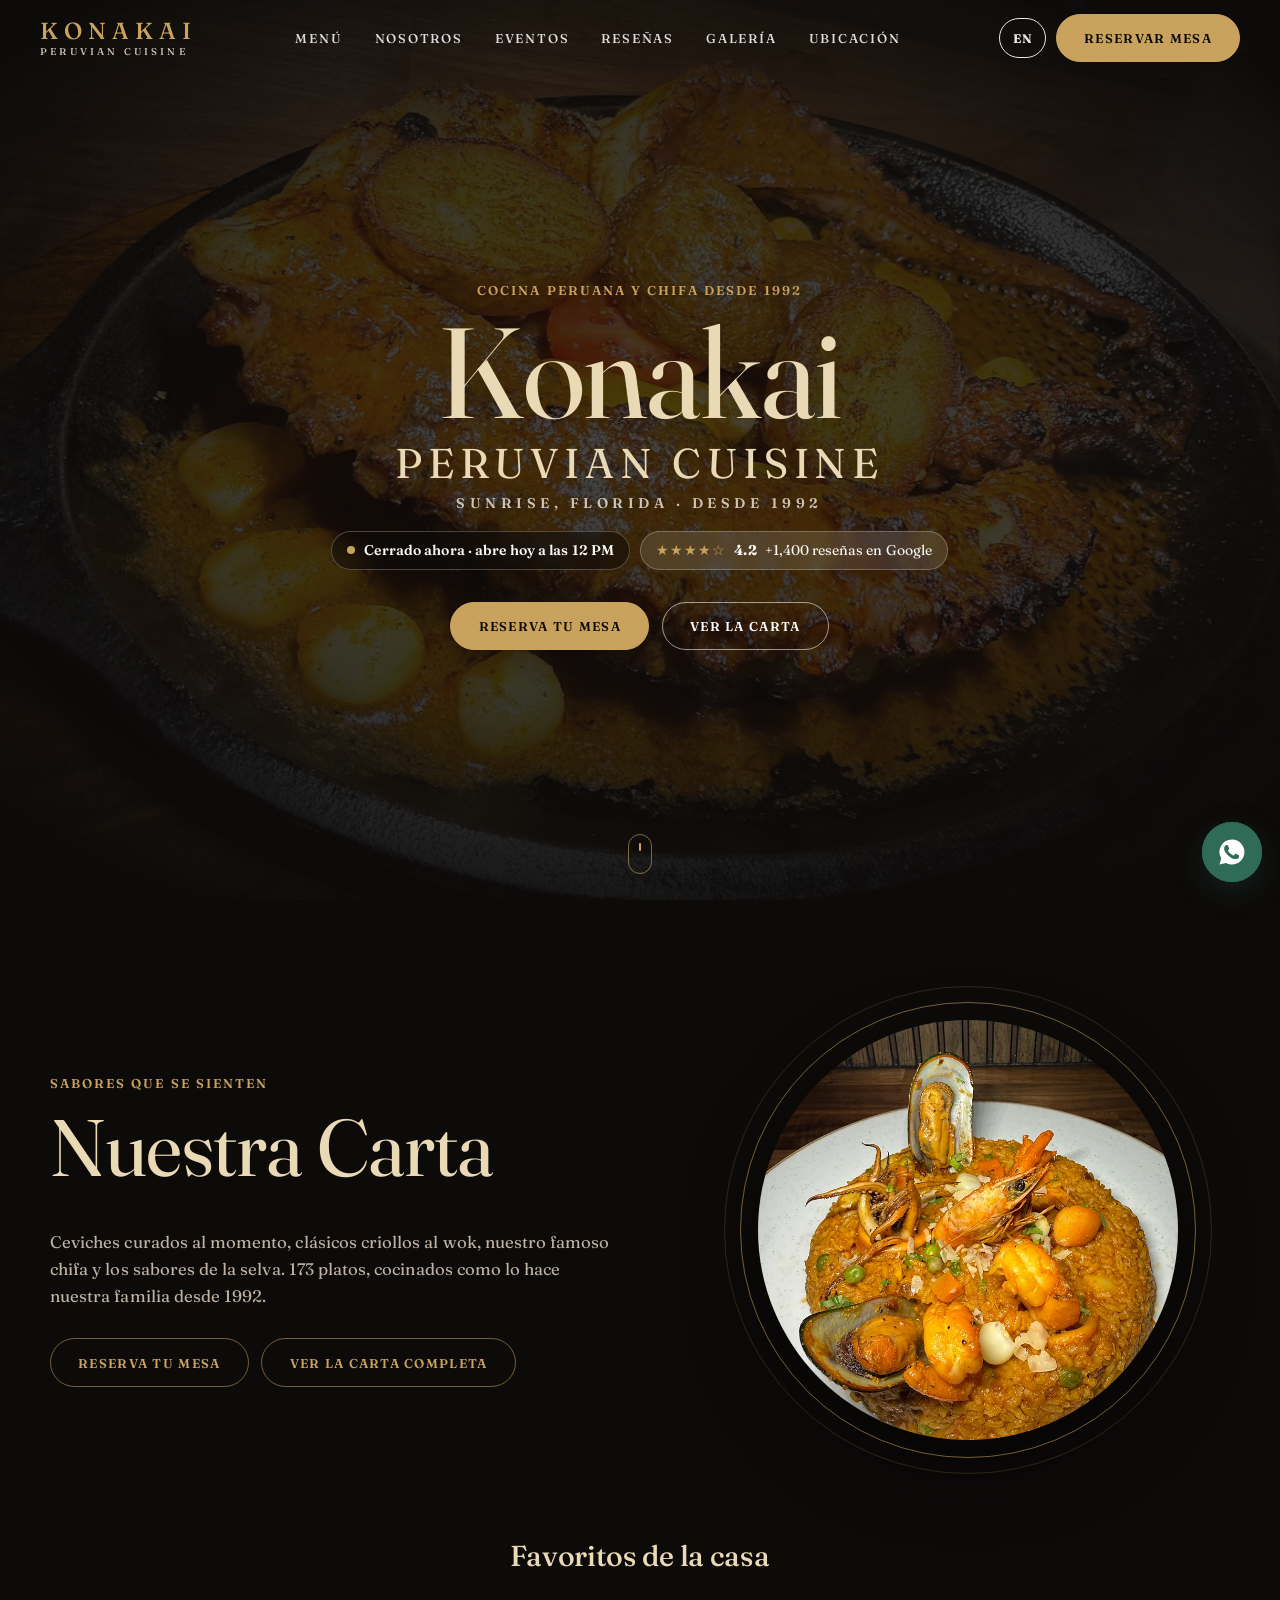
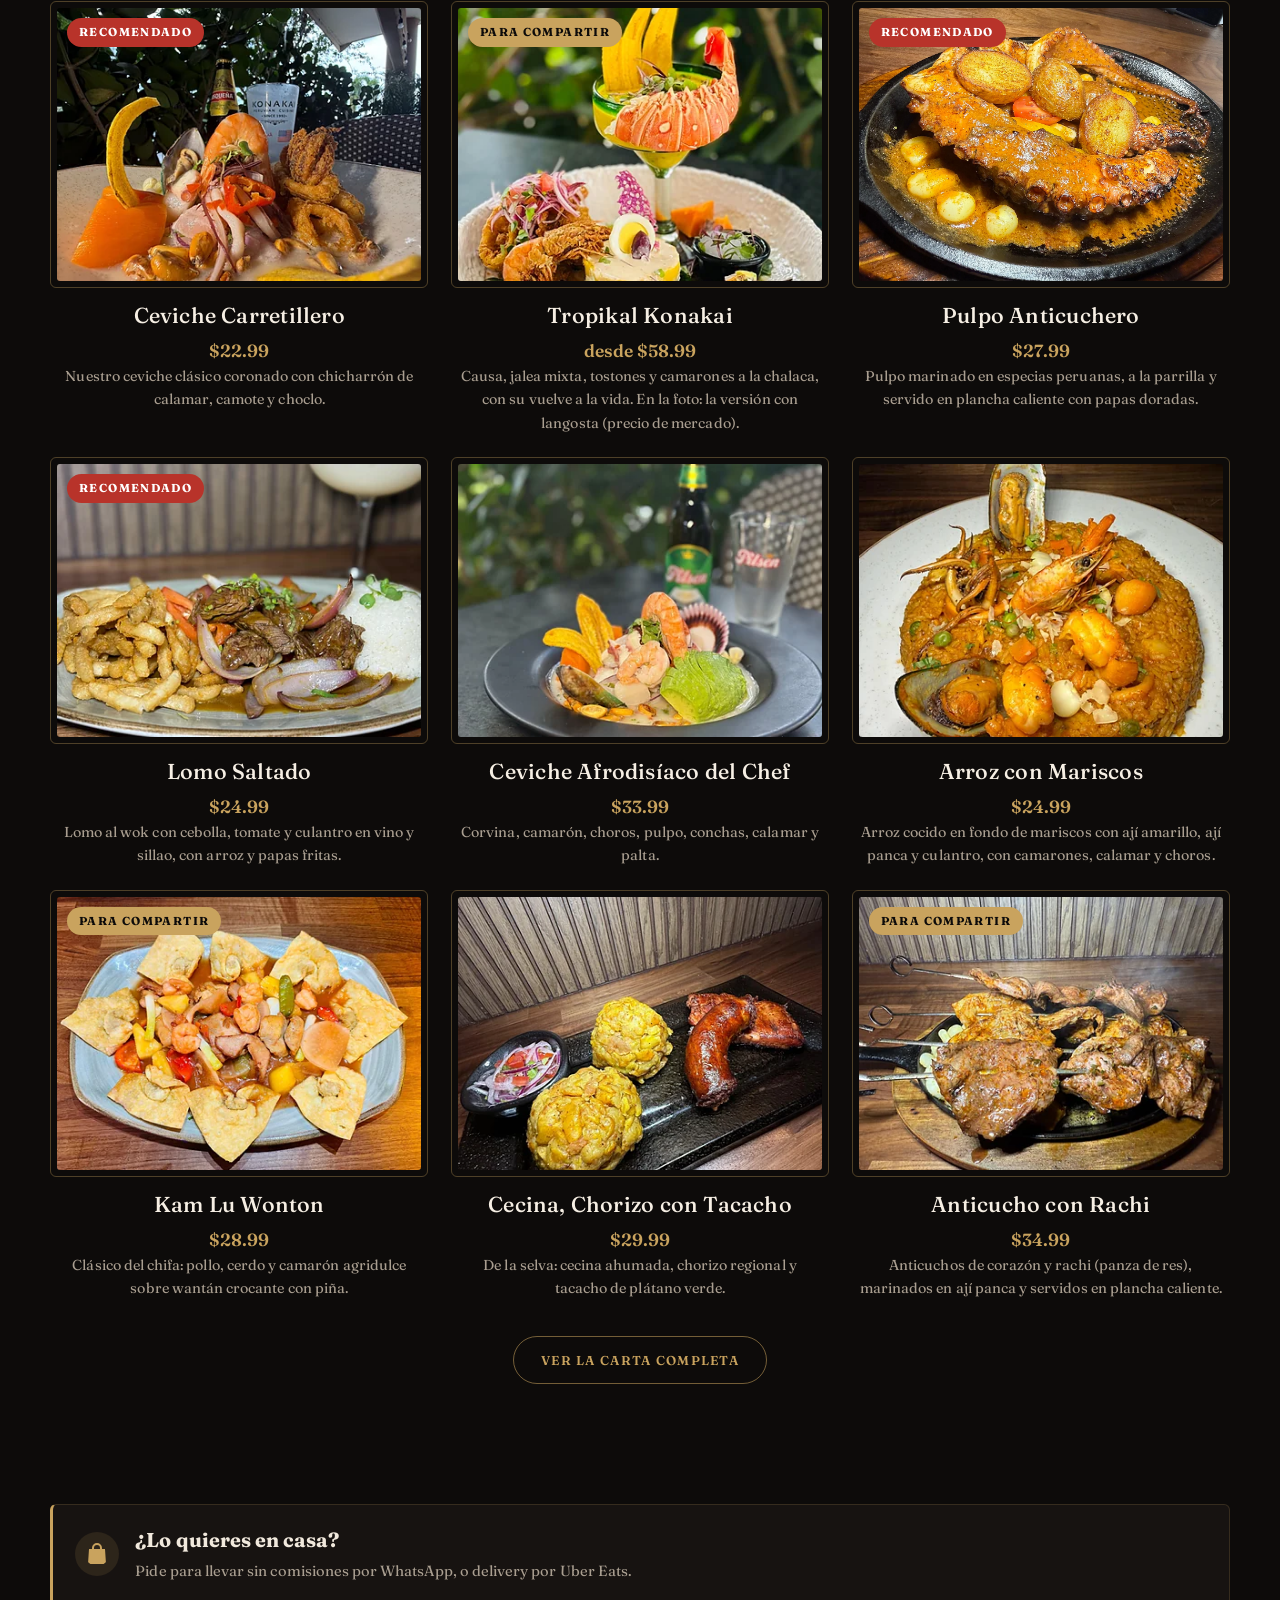
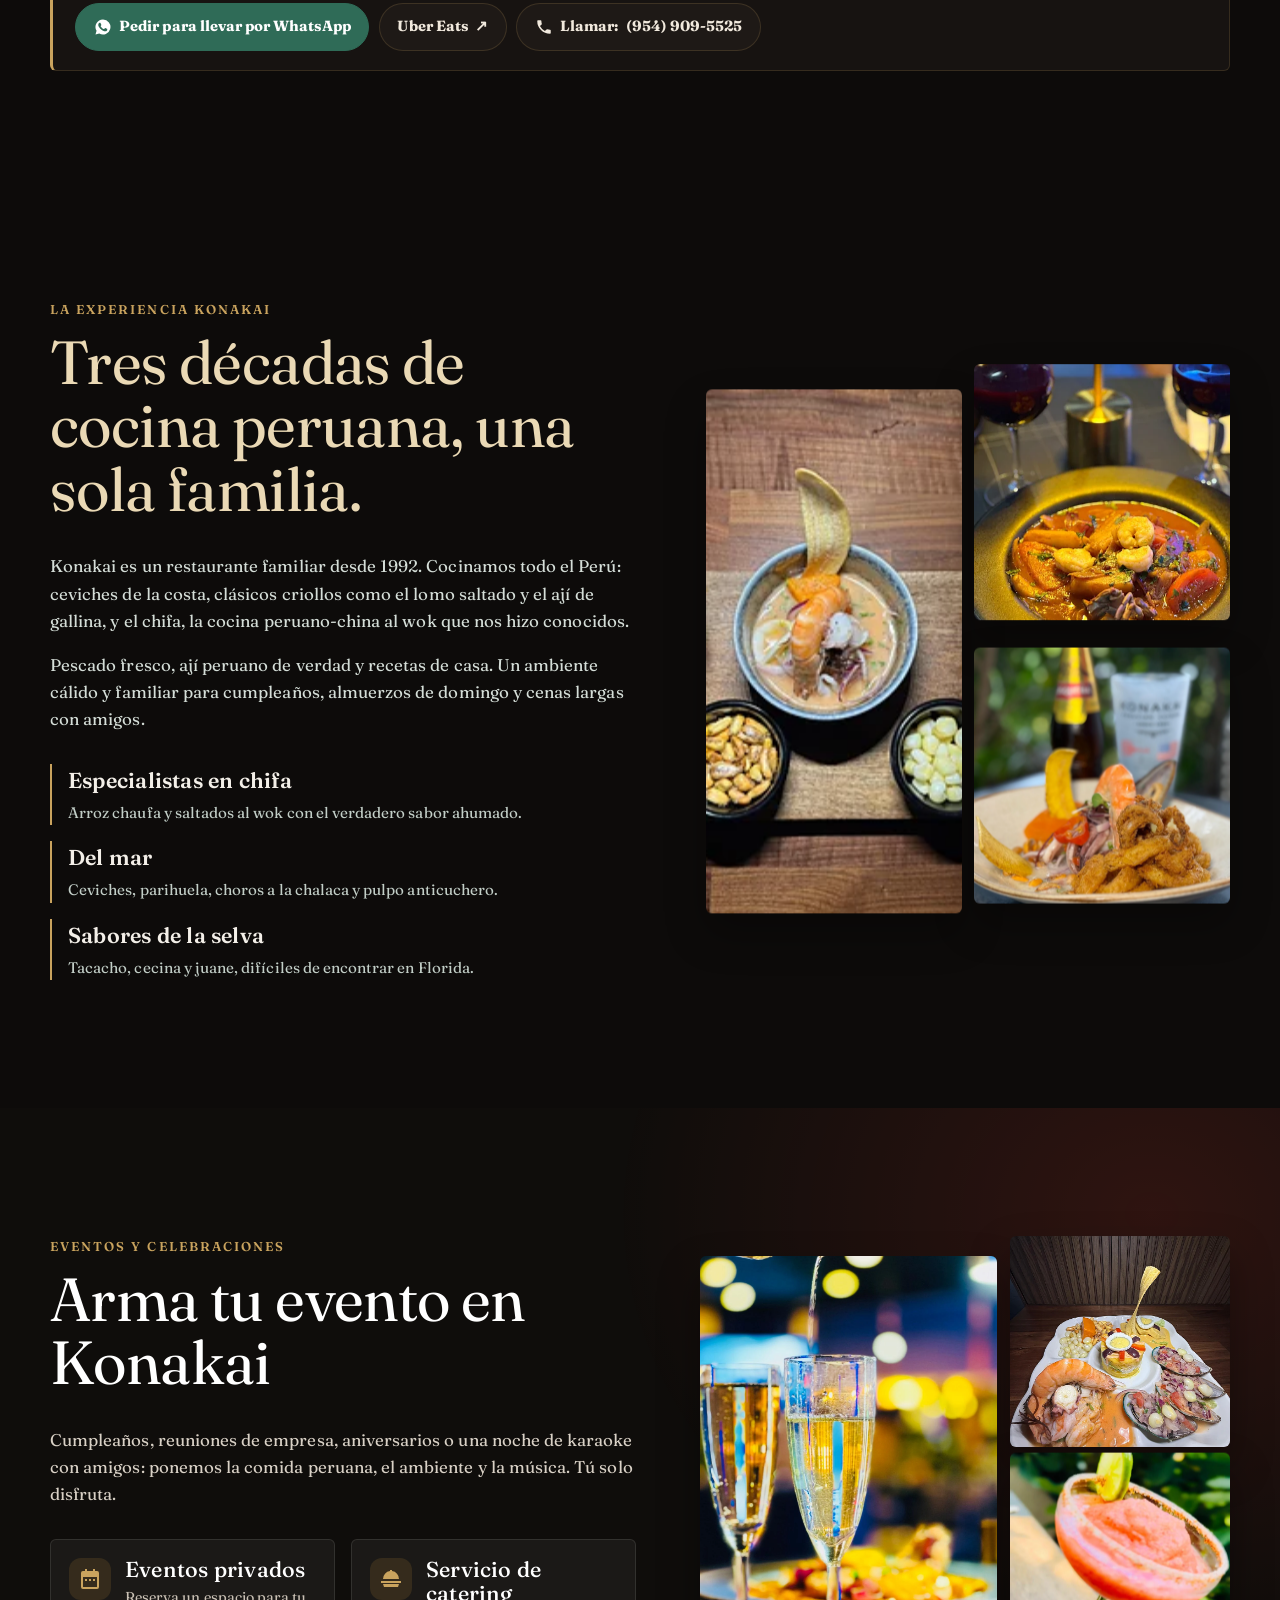
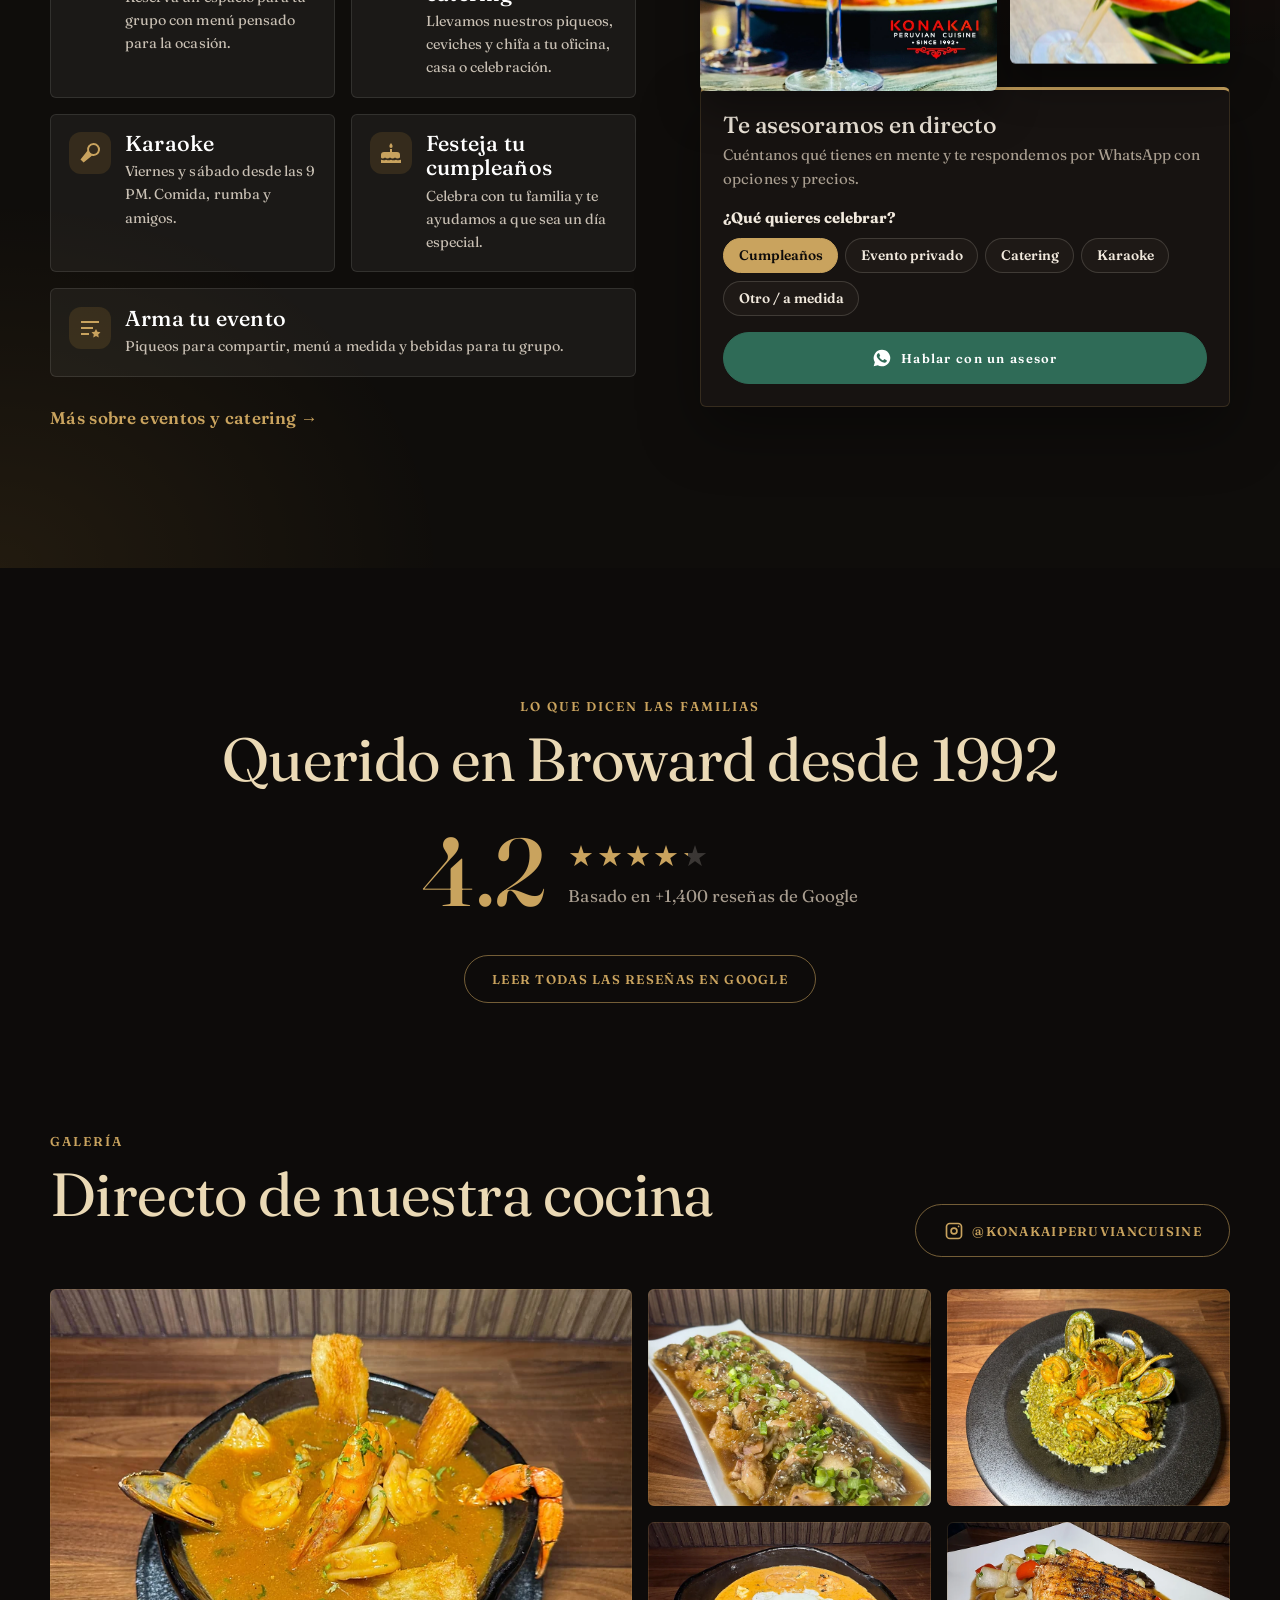
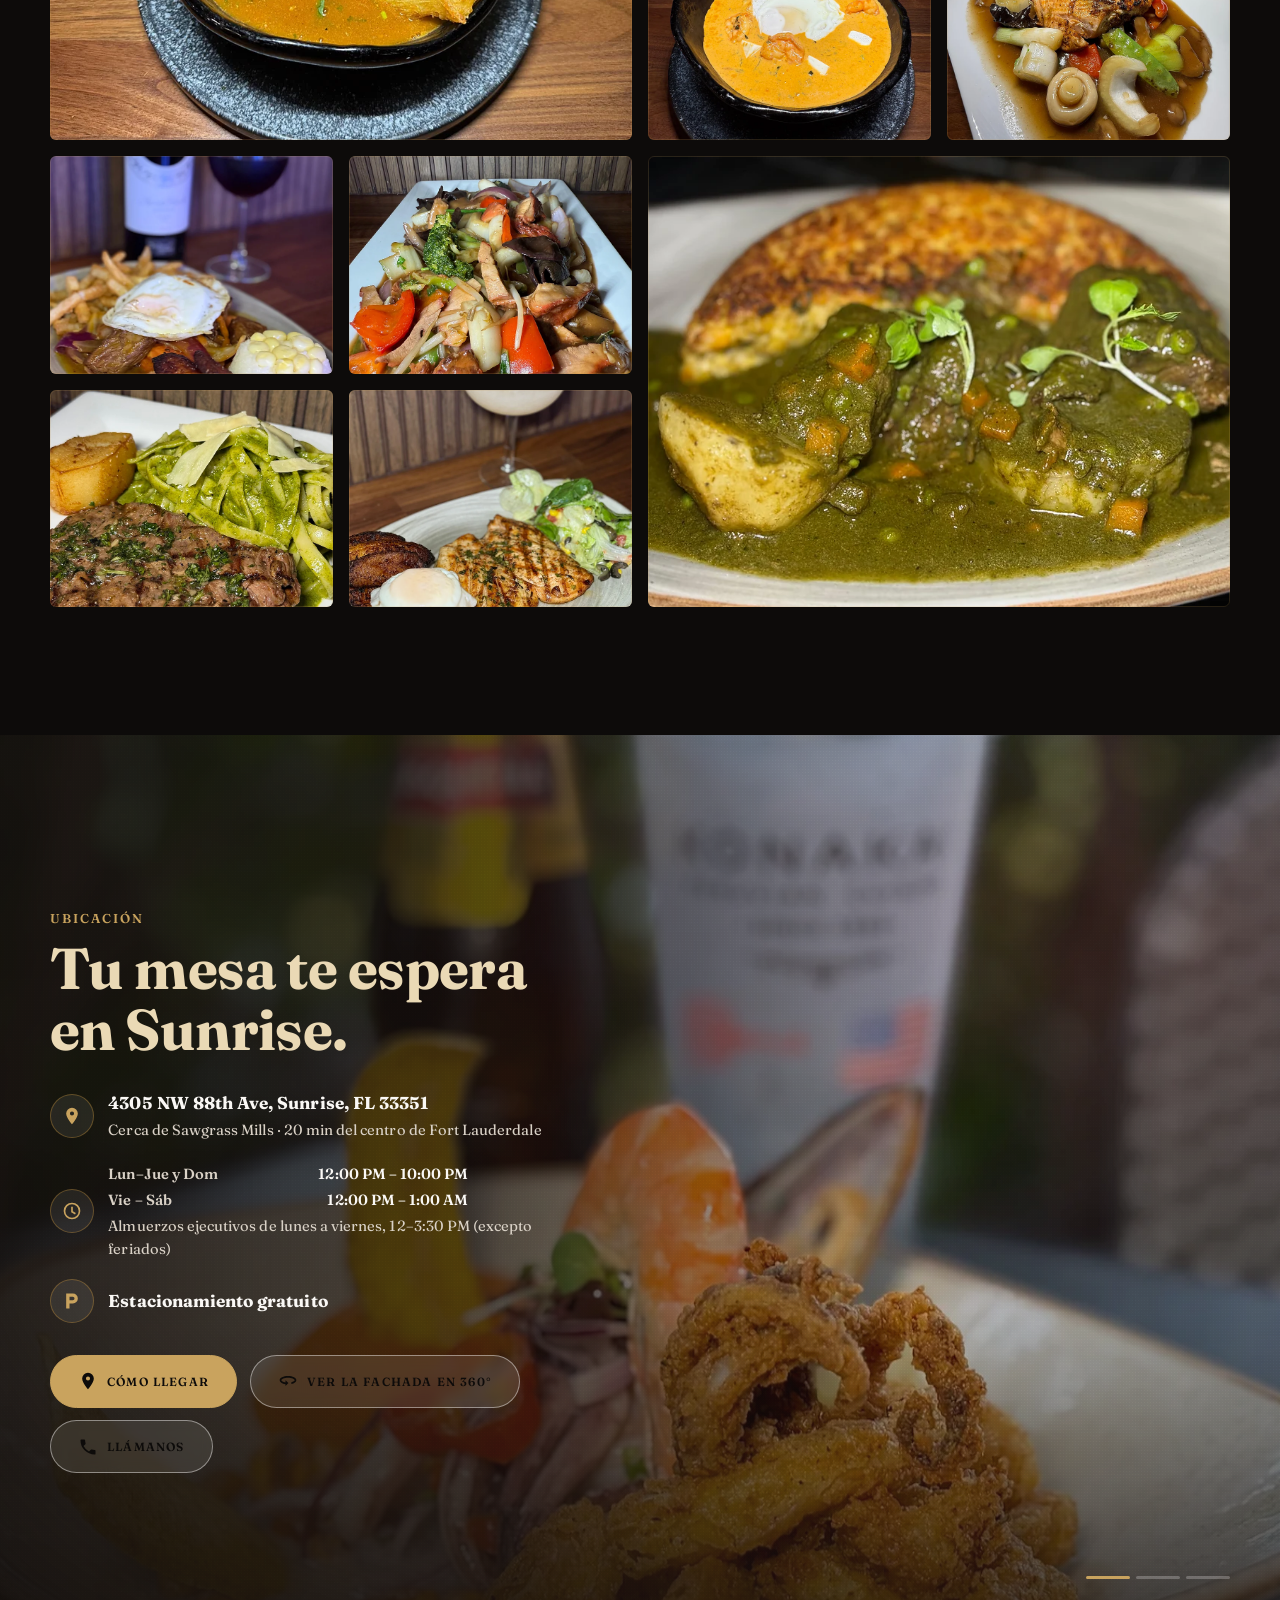
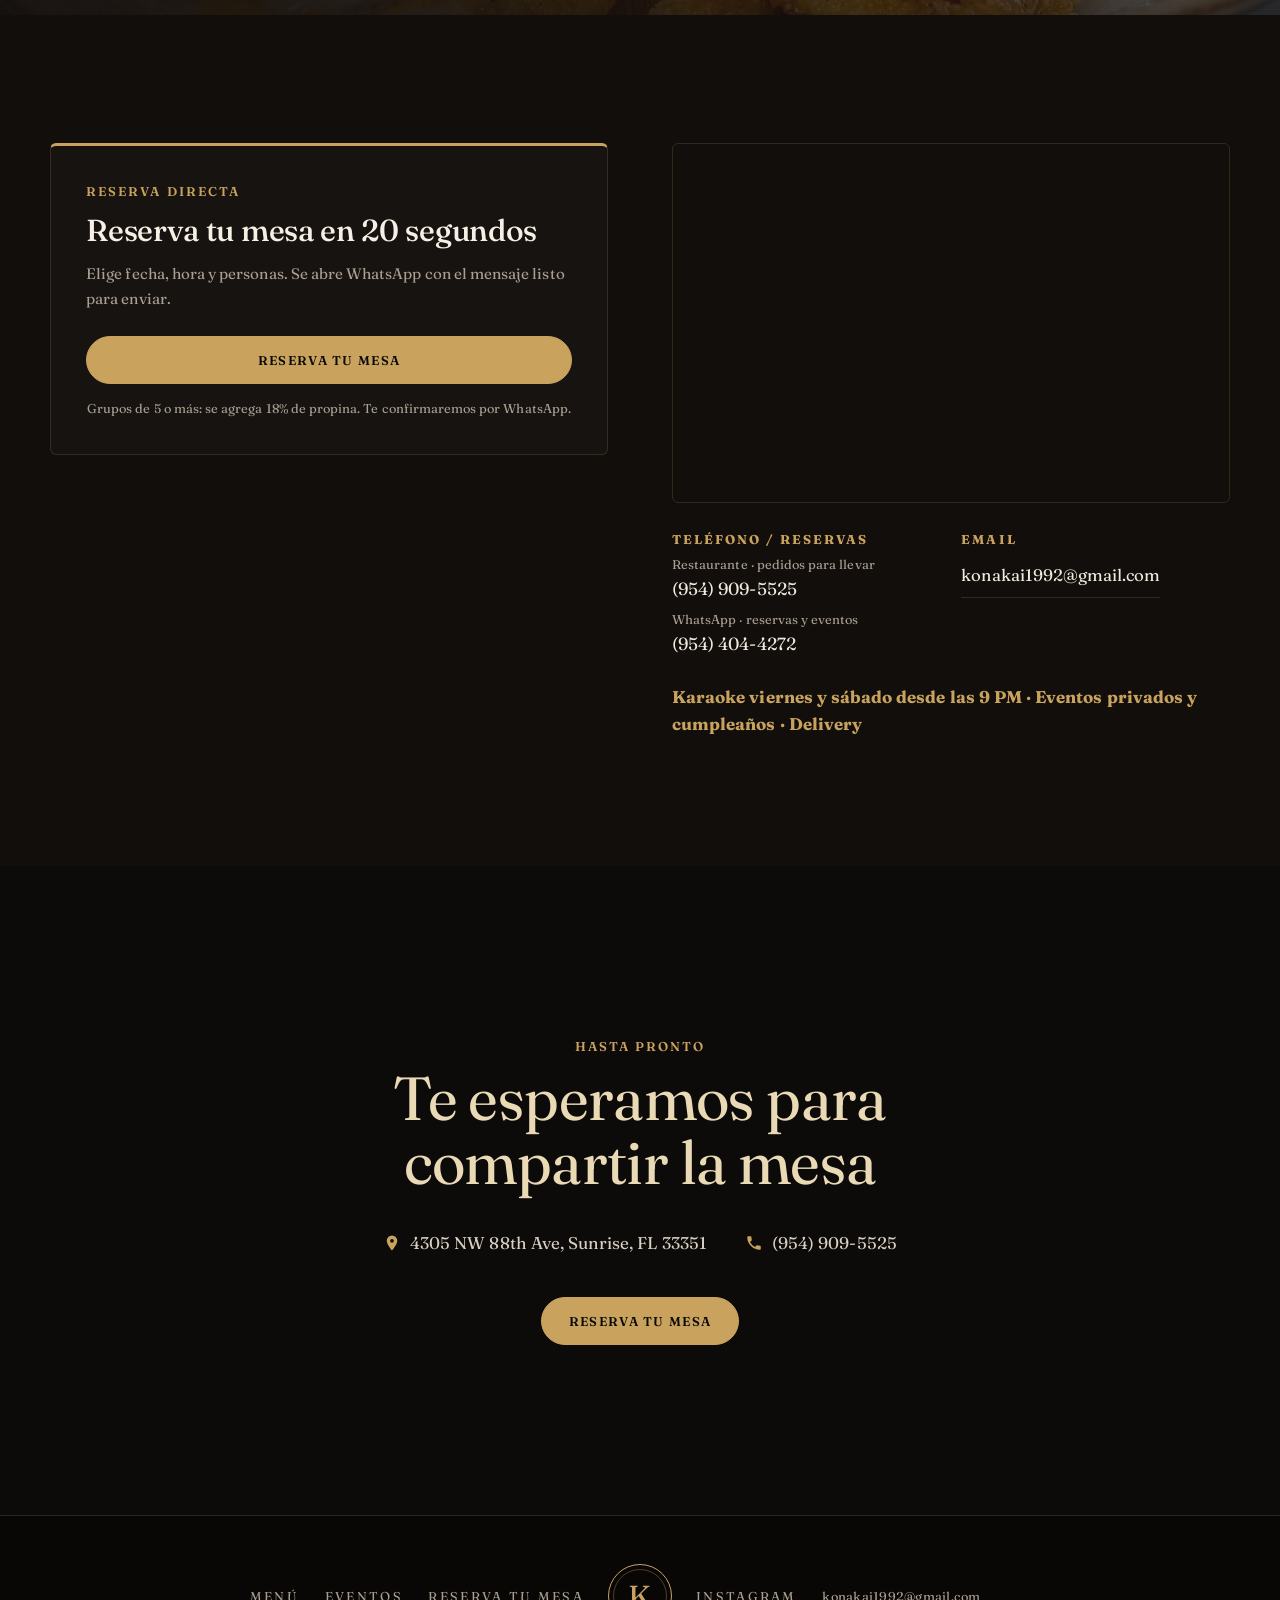
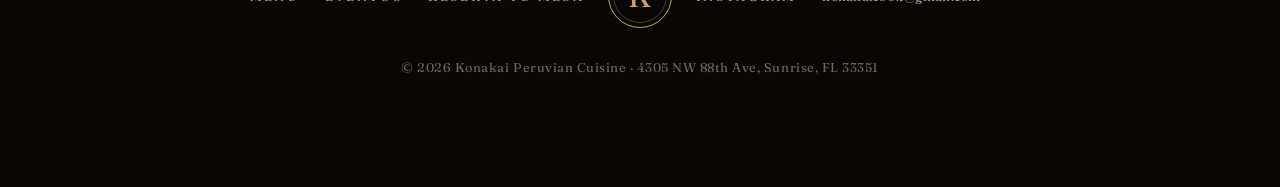
==== es/index.html @ bc8e94ff "Fotos: versión en las URLs para que los navegadores dejen de mostrar las de fondo negro guardadas en" ====
<!doctype html>
<html lang="es">
<head>
  <meta charset="utf-8">
  <meta name="viewport" content="width=device-width, initial-scale=1, viewport-fit=cover">
  <title>Konakai Peruvian Cuisine | Restaurante peruano en Sunrise, FL</title>
  <meta name="description" content="Restaurante peruano familiar desde 1992 en Sunrise, FL, a minutos de Sawgrass Mills y Fort Lauderdale. Ceviche, lomo saltado, arroz chaufa, mariscos y platos de la selva. Reserva por WhatsApp.">
  <link rel="canonical" href="https://konakai-web.vercel.app/es/">
  <link rel="alternate" hreflang="en" href="https://konakai-web.vercel.app/">
  <link rel="alternate" hreflang="es" href="https://konakai-web.vercel.app/es/">
  <link rel="alternate" hreflang="x-default" href="https://konakai-web.vercel.app/">
  <meta name="robots" content="index, follow, max-image-preview:large">

  <meta property="og:type" content="restaurant.restaurant">
  <meta property="og:site_name" content="Konakai Peruvian Cuisine">
  <meta property="og:url" content="https://konakai-web.vercel.app/es/">
  <meta property="og:title" content="Konakai Peruvian Cuisine | Restaurante peruano en Sunrise, FL">
  <meta property="og:description" content="Family-owned since 1992. Ceviche, lomo saltado, chifa and seafood near Fort Lauderdale.">
  <meta property="og:image" content="https://konakai-web.vercel.app/img/og-konakai.jpg?v=3">
  <meta property="og:image:width" content="1200">
  <meta property="og:image:height" content="630">
  <meta property="og:locale" content="es_US">
  <meta property="og:locale:alternate" content="en_US">
  <meta name="twitter:card" content="summary_large_image">

  <meta name="theme-color" content="#0D0B0A">
  <link rel="icon" href="/img/icon.svg" type="image/svg+xml">
  <link rel="apple-touch-icon" href="/img/apple-touch-icon.png">

  <link rel="preload" as="image" type="image/webp" imagesrcset="/img/pulpo-anticuchero-400.webp?v=5 400w, /img/pulpo-anticuchero-800.webp?v=5 800w, /img/pulpo-anticuchero-1400.webp?v=5 1400w, /img/pulpo-anticuchero-2400.webp?v=5 2400w" imagesizes="100vw" fetchpriority="high">
  <link rel="preconnect" href="https://fonts.googleapis.com">
  <link rel="preconnect" href="https://fonts.gstatic.com" crossorigin>
  <link href="https://fonts.googleapis.com/css2?family=Fraunces:opsz,wght@9..144,300..700&display=swap" rel="stylesheet">
  <link rel="stylesheet" href="/styles.css">

  <script type="application/ld+json">
  {
    "@context": "https://schema.org",
    "@type": "Restaurant",
    "@id": "https://konakai-web.vercel.app/#restaurant",
    "name": "Konakai Peruvian Cuisine",
    "alternateName": ["Konakai", "Konakai Peruvian Restaurant"],
    "description": "Family-owned Peruvian and Chifa (Peruvian-Chinese) restaurant since 1992.",
    "url": "https://konakai-web.vercel.app/",
    "telephone": "+1-954-909-5525",
    "email": "konakai1992@gmail.com",
    "priceRange": "$20–30",
    "image": [
      "https://konakai-web.vercel.app/img/og-konakai.jpg?v=5",
      "https://konakai-web.vercel.app/img/hero-trilogia-ceviches.jpg?v=5",
      "https://konakai-web.vercel.app/img/pulpo-anticuchero.jpg?v=5"
    ],
    "servesCuisine": ["Peruvian", "Chifa", "Seafood", "Latin American"],
    "hasMenu": "https://konakai-web.vercel.app/menu",
    "hasMap": "https://maps.google.com/?cid=11511504645038760523",
    "amenityFeature": [{ "@type": "LocationFeatureSpecification", "name": "Free parking", "value": true }],
    "acceptsReservations": true,
    "address": {
      "@type": "PostalAddress",
      "streetAddress": "4305 NW 88th Ave",
      "addressLocality": "Sunrise",
      "addressRegion": "FL",
      "postalCode": "33351",
      "addressCountry": "US"
    },
    "areaServed": ["Sunrise", "Fort Lauderdale", "Plantation", "Tamarac", "Lauderhill", "Broward County"],
    "openingHoursSpecification": [
      { "@type": "OpeningHoursSpecification", "dayOfWeek": ["Sunday","Monday","Tuesday","Wednesday","Thursday"], "opens": "12:00", "closes": "22:00" },
      { "@type": "OpeningHoursSpecification", "dayOfWeek": ["Friday","Saturday"], "opens": "12:00", "closes": "01:00" }
    ],
    "aggregateRating": { "@type": "AggregateRating", "ratingValue": "4.2", "reviewCount": "1439", "bestRating": "5" },
    "sameAs": ["https://www.instagram.com/konakaiperuviancuisine/"]
  }
  </script>
<!--MENU-LD:START-->

<!--MENU-LD:END-->
</head>
<body>
<a class="skip" href="#main" data-i18n="a11y.skip">Ir al contenido</a>

<!-- 1. HEADER -->
<header class="nav" id="top">
  <a class="brand" href="/es/" aria-label="Konakai Peruvian Cuisine, home"><span class="brand-name">KONAKAI</span><span class="brand-sub">Peruvian Cuisine</span></a>
  <nav class="nav-links" id="navLinks" aria-label="Main">
    <a href="/es/menu" data-i18n="nav.menu">Menú</a>
    <a href="/es/#about" data-i18n="nav.about">Nosotros</a>
    <a href="/es/eventos" data-i18n="nav.events">Eventos</a>
    <a href="/es/#reviews" data-i18n="nav.reviews">Reseñas</a>
    <a href="/es/#gallery" data-i18n="nav.gallery">Galería</a>
    <a href="/es/#visit" data-i18n="nav.visit">Ubicación</a>
  </nav>
  <div class="nav-actions">
    <button class="lang" id="langToggle" type="button" aria-label="Cambiar a español">ES</button>
    <a class="btn btn-sm js-wa-dep nav-call" href="#reserve" data-reserve data-i18n="cta.reserve">Reservar mesa</a>
    <button class="burger" id="burger" type="button" aria-expanded="false" aria-controls="navLinks" aria-label="Open menu">
      <span></span><span></span>
    </button>
  </div>
</header>

<main id="main">
  <!-- 2. HERO (estilo F&B: centrado, foto nocturna, horario en fila) -->
  <section class="hero" aria-labelledby="hero-title">
    <picture>
      <source type="image/webp" srcset="/img/pulpo-anticuchero-400.webp?v=5 400w, /img/pulpo-anticuchero-800.webp?v=5 800w, /img/pulpo-anticuchero-1400.webp?v=5 1400w, /img/pulpo-anticuchero-2400.webp?v=5 2400w" sizes="100vw">
      <img src="/img/pulpo-anticuchero.jpg?v=5" alt="Pulpo anticuchero served sizzling on a cast-iron plate" fetchpriority="high" width="1600" height="1077">
    </picture>
    <div class="hero-copy">
      <p class="eyebrow" data-i18n="hero.eyebrow">Cocina peruana y chifa desde 1992</p>
      <h1 id="hero-title"><span class="h1-brand">Konakai</span><span class="h1-brand2">Peruvian Cuisine</span><span class="h1-sub" data-i18n="hero.sub">Sunrise, Florida · desde 1992</span></h1>
      <div class="hero-status">
        <span class="open-chip js-open-chip" hidden><i aria-hidden="true"></i><span></span></span>
        <a class="rating-pill" href="#reviews">
        <span class="stars" aria-hidden="true">★★★★☆</span>
        <strong>4.2</strong>
        <span data-i18n="hero.rating">+1,400 reseñas en Google</span>
        </a>
      </div>
      <div class="hero-ctas">
        <a class="btn js-wa-dep" href="#reserve" data-reserve data-i18n="cta.book">Reserva tu mesa</a>
        <a class="btn btn-ghost" href="#menu" data-i18n="cta.menu">Ver la carta</a>
      </div>
    </div>
    <a class="scroll-cue" href="#menu" aria-label="Scroll"><span></span></a>
  </section>

  <!-- 3. PLATOS ESTRELLA -->
  <section class="menu wrap" id="menu" aria-labelledby="menu-title">
    <div class="menu-intro">
      <div class="menu-intro-copy">
        <p class="eyebrow" data-i18n="menu.eyebrow">Sabores que se sienten</p>
        <h2 id="menu-title" data-i18n="menu.title">Nuestra Carta</h2>
        <p data-i18n="menu.lead">Ceviches curados al momento, clásicos criollos al wok, nuestro famoso chifa y los sabores de la selva. 173 platos, cocinados como lo hace nuestra familia desde 1992.</p>
        <div class="hero-ctas">
          <a class="btn btn-ghost js-wa-dep" href="#reserve" data-reserve data-i18n="cta.book">Reserva tu mesa</a>
          <a class="btn btn-ghost" href="/es/menu" data-i18n="menu.full">Ver la carta completa</a>
        </div>
      </div>
      <figure class="menu-orb">
        <picture><source type="image/webp" srcset="/img/arroz-con-mariscos-400.webp?v=5 400w, /img/arroz-con-mariscos-800.webp?v=5 800w, /img/arroz-con-mariscos-1400.webp?v=5 1400w, /img/arroz-con-mariscos-2400.webp?v=5 2400w" sizes="(max-width: 860px) 80vw, 420px"><img src="/img/arroz-con-mariscos.jpg?v=5" alt="Arroz con mariscos" loading="lazy"></picture>
      </figure>
    </div>
    <h3 class="fav-title" data-i18n="menu.favs">Favoritos de la casa</h3>
    <div class="dish-grid" id="featuredGrid"></div>

    <div class="center">
      <a class="btn btn-ghost" href="/es/menu" data-i18n="menu.full">Ver la carta completa</a>
    </div>
  </section>

  <!-- PEDIDOS / DELIVERY -->
  <div class="wrap">
    <div class="orderbar" id="orderBar">
      <div class="orderbar-text"><svg viewBox="0 0 24 24" aria-hidden="true"><path d="M7 7V6a5 5 0 0 1 10 0v1h3l1 15H3L4 7zm2 0h6V6a3 3 0 0 0-6 0z"/></svg><div><strong data-i18n="order.title">¿Lo quieres en casa?</strong><span data-i18n="order.sub">Pide para llevar sin comisiones por WhatsApp, o delivery por Uber Eats.</span></div></div>
      <div class="orderbar-actions">
        <a class="obtn o-wa js-wa-pickup" href="#" target="_blank" rel="noopener"><svg viewBox="0 0 24 24" aria-hidden="true"><path d="M12 2a10 10 0 0 0-8.6 15.1L2 22l5-1.3A10 10 0 1 0 12 2zm5.6 14.2c-.2.7-1.4 1.3-2 1.4-.5.1-1.2.1-1.9-.1-.4-.1-1-.3-1.7-.6-3-1.3-4.9-4.3-5.1-4.5-.1-.2-1.2-1.6-1.2-3.1s.8-2.2 1.1-2.5c.3-.3.6-.4.8-.4h.6c.2 0 .4 0 .6.5l.9 2.1c.1.2.1.4 0 .5l-.3.5-.4.5c-.1.1-.3.3-.1.6.2.3.8 1.3 1.7 2.1 1.2 1 2.1 1.4 2.4 1.5.3.2.5.1.6-.1l.9-1.1c.2-.3.4-.2.6-.1l2 1c.3.1.5.2.5.3.1.2.1.7-.1 1.4z"/></svg><span data-i18n="order.waPickup">Pedir para llevar por WhatsApp</span></a>
        <div class="order-links" id="orderLinks"></div>
        <a class="obtn o-call js-call" href="#"><svg viewBox="0 0 24 24" aria-hidden="true"><path d="M6.6 10.8a15.1 15.1 0 0 0 6.6 6.6l2.2-2.2a1 1 0 0 1 1-.25 11.4 11.4 0 0 0 3.6.57 1 1 0 0 1 1 1V20a1 1 0 0 1-1 1A17 17 0 0 1 3 4a1 1 0 0 1 1-1h3.5a1 1 0 0 1 1 1c0 1.25.2 2.45.57 3.57a1 1 0 0 1-.25 1z"/></svg><span data-i18n="order.call">Llamar:</span> <span class="js-phone1"></span></a>
      </div>
    </div>
  </div>

  <!-- 4. LA EXPERIENCIA KONAKAI -->
  <section class="about" id="about" aria-labelledby="about-title">
    <div class="wrap about-grid">
      <div class="about-copy">
        <p class="eyebrow" data-i18n="about.eyebrow">La experiencia Konakai</p>
        <h2 id="about-title" data-i18n="about.title">Tres décadas de cocina peruana, una sola familia.</h2>
        <p data-i18n="about.p1">Konakai es un restaurante familiar desde 1992. Cocinamos todo el Perú: ceviches de la costa, clásicos criollos como el lomo saltado y el ají de gallina, y el chifa, la cocina peruano-china al wok que nos hizo conocidos.</p>
        <p data-i18n="about.p2">Pescado fresco, ají peruano de verdad y recetas de casa. Un ambiente cálido y familiar para cumpleaños, almuerzos de domingo y cenas largas con amigos.</p>
        <ul class="pillars">
          <li><strong data-i18n="pill.1.t">Especialistas en chifa</strong><span data-i18n="pill.1.p">Arroz chaufa y saltados al wok con el verdadero sabor ahumado.</span></li>
          <li><strong data-i18n="pill.2.t">Del mar</strong><span data-i18n="pill.2.p">Ceviches, parihuela, choros a la chalaca y pulpo anticuchero.</span></li>
          <li><strong data-i18n="pill.3.t">Sabores de la selva</strong><span data-i18n="pill.3.p">Tacacho, cecina y juane, difíciles de encontrar en Florida.</span></li>
        </ul>
      </div>
      <div class="about-imgs" id="aboutImgs"></div>
    </div>
  </section>

  <!-- EVENTOS -->
  <section class="events" id="events" aria-labelledby="ev-title">
    <div class="wrap events-grid">
      <div class="events-copy">
        <p class="eyebrow" data-i18n="ev.eyebrow">Eventos y celebraciones</p>
        <h2 id="ev-title" data-i18n="ev.title">Arma tu evento en Konakai</h2>
        <p class="events-lead" data-i18n="ev.lead">Cumpleaños, reuniones de empresa, aniversarios o una noche de karaoke con amigos: ponemos la comida peruana, el ambiente y la música. Tú solo disfruta.</p>
        <ul class="ev-cards">
          <li><svg viewBox="0 0 24 24" aria-hidden="true"><path d="M7 2v2H5a2 2 0 0 0-2 2v14a2 2 0 0 0 2 2h14a2 2 0 0 0 2-2V6a2 2 0 0 0-2-2h-2V2h-2v2H9V2zm-2 8h14v10H5zm2 2v2h2v-2zm4 0v2h2v-2zm4 0v2h2v-2z"/></svg><div><h3 data-i18n="ev.1.t">Eventos privados</h3><p data-i18n="ev.1.p">Reserva un espacio para tu grupo con menú pensado para la ocasión.</p></div></li>
          <li><svg viewBox="0 0 24 24" aria-hidden="true"><path d="M11 4.1V3h2v1.1A8 8 0 0 1 20 12H4a8 8 0 0 1 7-7.9zM2 14h20v2H2zm2 3h16l-1 3H5z"/></svg><div><h3 data-i18n="ev.2.t">Servicio de catering</h3><p data-i18n="ev.2.p">Llevamos nuestros piqueos, ceviches y chifa a tu oficina, casa o celebración.</p></div></li>
          <li><svg viewBox="0 0 24 24" aria-hidden="true"><path d="M15.5 2a6.5 6.5 0 0 0-6.3 8.1L2.5 18.4l3.1 3.1 8.3-6.7A6.5 6.5 0 1 0 15.5 2zm0 2a4.5 4.5 0 1 1 0 9 4.5 4.5 0 0 1 0-9z"/></svg><div><h3 data-i18n="ev.3.t">Karaoke</h3><p data-i18n="ev.3.p">Viernes y sábado desde las 9 PM. Comida, rumba y amigos.</p></div></li>
          <li><svg viewBox="0 0 24 24" aria-hidden="true"><path d="M12 2c1.1 1.3 1.6 2.4 1.6 3.3A1.6 1.6 0 0 1 12 7a1.6 1.6 0 0 1-1.6-1.7c0-.9.5-2 1.6-3.3zM11 8h2v3h5a3 3 0 0 1 3 3v2.5c-.8.6-1.7.9-2.5.9s-1.7-.3-2.5-.9a4.1 4.1 0 0 1-5 0 4.1 4.1 0 0 1-5 0c-.8.6-1.7.9-2.5.9S2.8 17.1 2 16.5V14a3 3 0 0 1 3-3h6zm-9 10.8c.8.3 1.6.5 2.5.5 1 0 1.8-.2 2.5-.6.8.4 1.6.6 2.5.6s1.7-.2 2.5-.6c.8.4 1.6.6 2.5.6s1.7-.2 2.5-.6c.7.4 1.5.6 2.5.6.9 0 1.7-.2 2.5-.5V22H2z"/></svg><div><h3 data-i18n="ev.4.t">Festeja tu cumpleaños</h3><p data-i18n="ev.4.p">Celebra con tu familia y te ayudamos a que sea un día especial.</p></div></li>
          <li><svg viewBox="0 0 24 24" aria-hidden="true"><path d="M3 5h18v2H3zm0 6h12v2H3zm0 6h8v2H3zm15-4 1.4 2.8 3.1.5-2.3 2.2.6 3.1-2.8-1.5-2.8 1.5.6-3.1-2.3-2.2 3.1-.5z"/></svg><div><h3 data-i18n="ev.5.t">Arma tu evento</h3><p data-i18n="ev.5.p">Piqueos para compartir, menú a medida y bebidas para tu grupo.</p></div></li>
        </ul>
        <a class="ev-more" href="/es/eventos" data-i18n="ev.more">Más sobre eventos y catering →</a>
      </div>
      <div class="events-side">
        <div class="ev-photos">
          <picture class="evp evp-1" data-speed="0.06"><source type="image/webp" srcset="/img/ev-brindis-800.webp?v=5 800w, /img/ev-brindis-1400.webp?v=5 1400w, /img/ev-brindis-2400.webp?v=5 2400w" sizes="(max-width: 900px) 55vw, 26vw"><img src="/img/ev-brindis.jpg?v=5" alt="Champagne toast at Konakai" loading="lazy"></picture>
          <picture class="evp evp-2"><source type="image/webp" srcset="/img/ev-piqueo-800.webp?v=5 800w, /img/ev-piqueo-1400.webp?v=5 1400w, /img/ev-piqueo-2400.webp?v=5 2400w" sizes="(max-width: 900px) 40vw, 18vw"><img src="/img/ev-piqueo.jpg?v=5" alt="Seafood platter to share" loading="lazy"></picture>
          <picture class="evp evp-3" data-speed="-0.05"><source type="image/webp" srcset="/img/ev-coctel-800.webp?v=5 800w, /img/ev-coctel-1400.webp?v=5 1400w, /img/ev-coctel-2400.webp?v=5 2400w" sizes="(max-width: 900px) 40vw, 18vw"><img src="/img/ev-coctel.jpg?v=5" alt="Frozen cocktail" loading="lazy"></picture>
        </div>
        <div class="ev-cta js-wa-dep">
          <h3 data-i18n="ev.cta.t">Te asesoramos en directo</h3>
          <p data-i18n="ev.cta.p">Cuéntanos qué tienes en mente y te respondemos por WhatsApp con opciones y precios.</p>
          <p class="ev-pick" data-i18n="ev.cta.pick">¿Qué quieres celebrar?</p>
          <div class="chips" id="evChips"></div>
          <a class="btn btn-wa btn-block js-wa-event" href="#" target="_blank" rel="noopener"><svg viewBox="0 0 24 24" aria-hidden="true"><path d="M12 2a10 10 0 0 0-8.6 15.1L2 22l5-1.3A10 10 0 1 0 12 2zm5.6 14.2c-.2.7-1.4 1.3-2 1.4-.5.1-1.2.1-1.9-.1-.4-.1-1-.3-1.7-.6-3-1.3-4.9-4.3-5.1-4.5-.1-.2-1.2-1.6-1.2-3.1s.8-2.2 1.1-2.5c.3-.3.6-.4.8-.4h.6c.2 0 .4 0 .6.5l.9 2.1c.1.2.1.4 0 .5l-.3.5-.4.5c-.1.1-.3.3-.1.6.2.3.8 1.3 1.7 2.1 1.2 1 2.1 1.4 2.4 1.5.3.2.5.1.6-.1l.9-1.1c.2-.3.4-.2.6-.1l2 1c.3.1.5.2.5.3.1.2.1.7-.1 1.4z"/></svg><span data-i18n="ev.cta.btn">Hablar con un asesor</span></a>
        </div>
      </div>
    </div>
  </section>

  <!-- 5. RESEÑAS -->
  <section class="reviews wrap" id="reviews" aria-labelledby="reviews-title">
    <div class="section-head center-head">
      <p class="eyebrow" data-i18n="reviews.eyebrow">Lo que dicen las familias</p>
      <h2 id="reviews-title" data-i18n="reviews.title">Querido en Broward desde 1992</h2>
    </div>
    <div class="score">
      <div class="score-num">4.2</div>
      <div>
        <div class="stars big" aria-label="4.2 out of 5 stars">★★★★<span class="half">★</span></div>
        <p data-i18n="reviews.count">Basado en +1,400 reseñas de Google</p>
      </div>
    </div>
    <div class="quotes" id="quotes"></div>
    <div class="center">
      <a class="btn btn-ghost js-reviews" href="#" target="_blank" rel="noopener" data-i18n="reviews.cta">Leer todas las reseñas en Google</a>
    </div>
  </section>

  <!-- GALERÍA -->
  <section class="gallery wrap" id="gallery" aria-labelledby="gallery-title">
    <div class="section-head gallery-head">
      <div>
        <p class="eyebrow" data-i18n="gallery.eyebrow">Galería</p>
        <h2 id="gallery-title" data-i18n="gallery.title">Directo de nuestra cocina</h2>
      </div>
      <a class="btn btn-ghost btn-ig js-ig" href="https://www.instagram.com/konakaiperuviancuisine/" target="_blank" rel="noopener"><svg viewBox="0 0 24 24" aria-hidden="true"><path d="M7 2h10a5 5 0 0 1 5 5v10a5 5 0 0 1-5 5H7a5 5 0 0 1-5-5V7a5 5 0 0 1 5-5zm0 2a3 3 0 0 0-3 3v10a3 3 0 0 0 3 3h10a3 3 0 0 0 3-3V7a3 3 0 0 0-3-3zm5 3.5a4.5 4.5 0 1 1 0 9 4.5 4.5 0 0 1 0-9zm0 2a2.5 2.5 0 1 0 0 5 2.5 2.5 0 0 0 0-5zM17.5 5.5a1 1 0 1 1 0 2 1 1 0 0 1 0-2z"/></svg><span>@konakaiperuviancuisine</span></a>
    </div>
    <div class="masonry" id="galleryGrid"></div>
  </section>

  <!-- 6. UBICACIÓN (módulo cinematográfico) -->
  <section class="location" id="visit" aria-labelledby="loc-title">
    <div class="kb" aria-hidden="true">
      <figure class="kb-slide kb-a is-active run"><picture><source type="image/webp" srcset="/img/loc-terraza-800.webp?v=5 800w, /img/loc-terraza-1400.webp?v=5 1400w, /img/loc-terraza-2400.webp?v=5 2400w" sizes="100vw"><img src="/img/loc-terraza.jpg?v=5" alt="" decoding="async"></picture></figure>
      <figure class="kb-slide kb-b"><picture><source type="image/webp" srcset="/img/loc-jardin-800.webp?v=5 800w, /img/loc-jardin-1400.webp?v=5 1400w, /img/loc-jardin-2400.webp?v=5 2400w" sizes="100vw"><img src="/img/loc-jardin.jpg?v=5" alt="" loading="lazy" decoding="async"></picture></figure>
      <figure class="kb-slide kb-c"><picture><source type="image/webp" srcset="/img/loc-noche-800.webp?v=5 800w, /img/loc-noche-1400.webp?v=5 1400w, /img/loc-noche-2400.webp?v=5 2400w" sizes="100vw"><img src="/img/loc-noche.jpg?v=5" alt="" loading="lazy" decoding="async"></picture></figure>
      <div class="kb-shade"></div>
      <div class="kb-grain"></div>
    </div>

    <div class="wrap loc-inner">
      <div class="loc-card">
        <p class="eyebrow" data-i18n="loc.eyebrow">Ubicación</p>
        <h2 id="loc-title" data-i18n="loc.title">Tu mesa te espera en Sunrise.</h2>
        <ul class="loc-list">
          <li><svg viewBox="0 0 24 24" aria-hidden="true"><path d="M12 2a7 7 0 0 0-7 7c0 5.25 7 13 7 13s7-7.75 7-13a7 7 0 0 0-7-7zm0 9.5A2.5 2.5 0 1 1 12 6.5a2.5 2.5 0 0 1 0 5z"/></svg><div><strong class="js-address"></strong><span data-i18n="visit.near">Cerca de Sawgrass Mills · 20 min del centro de Fort Lauderdale</span></div></li>
          <li><svg viewBox="0 0 24 24" aria-hidden="true"><path fill-rule="evenodd" d="M12 2a10 10 0 1 1 0 20 10 10 0 0 1 0-20zm0 2a8 8 0 1 0 0 16 8 8 0 0 0 0-16zm1 3v5.4l3.6 2.1-1 1.7L11 13.5V7z"/></svg><div><ul class="hours js-hours"></ul><span data-i18n="visit.lunch">Almuerzos ejecutivos de lunes a viernes, 12–3:30 PM (excepto feriados)</span></div></li>
          <li><svg viewBox="0 0 24 24" aria-hidden="true"><path d="M5 3h8a6 6 0 0 1 0 12H9v6H5zm4 4v4h4a2 2 0 0 0 0-4z"/></svg><div><strong data-i18n="loc.parking">Estacionamiento gratuito</strong></div></li>
        </ul>
        <div class="loc-ctas">
          <a class="btn btn-lg js-directions" href="#" target="_blank" rel="noopener"><svg viewBox="0 0 24 24" aria-hidden="true"><path d="M12 2a7 7 0 0 0-7 7c0 5.25 7 13 7 13s7-7.75 7-13a7 7 0 0 0-7-7zm0 9.5A2.5 2.5 0 1 1 12 6.5a2.5 2.5 0 0 1 0 5z"/></svg><span data-i18n="cta.directions">Cómo llegar</span></a>
          <button class="btn btn-glass" type="button" id="sv360Open"><svg viewBox="0 0 24 24" aria-hidden="true"><path d="M12 6c-5.5 0-10 2.2-10 5 0 2.2 2.9 4.1 7 4.8V18l3.5-3.5L9 11v2.7c-3-.6-5-1.8-5-2.7 0-1.3 3.4-3 8-3s8 1.7 8 3c0 .8-1.5 1.8-4 2.5v2.1c3.5-.8 6-2.6 6-4.6 0-2.8-4.5-5-10-5z"/></svg><span data-i18n="sv.open">Ver la fachada en 360°</span></button>
          <a class="btn btn-glass js-call" href="#"><svg viewBox="0 0 24 24" aria-hidden="true"><path d="M6.6 10.8a15.1 15.1 0 0 0 6.6 6.6l2.2-2.2a1 1 0 0 1 1-.25 11.4 11.4 0 0 0 3.6.57 1 1 0 0 1 1 1V20a1 1 0 0 1-1 1A17 17 0 0 1 3 4a1 1 0 0 1 1-1h3.5a1 1 0 0 1 1 1c0 1.25.2 2.45.57 3.57a1 1 0 0 1-.25 1z"/></svg><span data-i18n="cta.call">Llámanos</span></a>
        </div>
      </div>
    </div>

    <div class="kb-ui wrap" aria-hidden="true">
      <div class="kb-bars"><span class="kb-bar"><i></i></span><span class="kb-bar"><i></i></span><span class="kb-bar"><i></i></span></div>
    </div>
  </section>

  <!-- RESERVA + MAPA + CONTACTO -->
  <section class="visit" aria-label="Reservations and contact">
    <div class="wrap visit-grid">
      <div class="reserve-card" id="reserve">
        <p class="eyebrow" data-i18n="res.eyebrow">Reserva directa</p>
        <h3 class="reserve-title" data-i18n="res.title">Reserva tu mesa en 20 segundos</h3>
        <p class="reserve-lead" data-i18n="res.lead">Elige fecha, hora y personas. Se abre WhatsApp con el mensaje listo para enviar.</p>
        <button class="btn btn-block js-open-reserve js-wa-dep" type="button" data-i18n="cta.book">Reserva tu mesa</button>
        <p class="reserve-fine" data-i18n="res.fine">Grupos de 5 o más: se agrega 18% de propina. Te confirmaremos por WhatsApp.</p>
      </div>
      <div class="visit-side">
        <div class="map">
          <iframe class="js-map" title="Map to Konakai Peruvian Cuisine" loading="lazy" referrerpolicy="no-referrer-when-downgrade"></iframe>
        </div>
        <dl class="info">
          <div class="js-phone-row"><dt data-i18n="visit.phone">Teléfono / reservas</dt><dd class="js-phones"></dd></div>
          <div><dt data-i18n="visit.email">Email</dt><dd><a class="js-email" href="#"></a></dd></div>
        </dl>
        <p class="events-line" data-i18n="visit.events">Karaoke viernes y sábado desde las 9 PM · Eventos privados y cumpleaños · Delivery</p>
      </div>
    </div>
  </section>
  <!-- CIERRE (estilo F&B) -->
  <section class="closing" aria-labelledby="closing-title">
    <picture>
      <source type="image/webp" srcset="/img/ev-brindis-800.webp?v=5 800w, /img/ev-brindis-1400.webp?v=5 1400w, /img/ev-brindis-2400.webp?v=5 2400w" sizes="100vw">
      <img src="/img/ev-brindis.jpg?v=5" alt="" loading="lazy" decoding="async">
    </picture>
    <div class="wrap closing-inner">
      <p class="eyebrow" data-i18n="closing.eyebrow">Hasta pronto</p>
      <h2 id="closing-title" data-i18n="closing.title">Te esperamos para compartir la mesa</h2>
      <ul class="closing-info">
        <li><svg viewBox="0 0 24 24" aria-hidden="true"><path d="M12 2a7 7 0 0 0-7 7c0 5.25 7 13 7 13s7-7.75 7-13a7 7 0 0 0-7-7zm0 9.5A2.5 2.5 0 1 1 12 6.5a2.5 2.5 0 0 1 0 5z"/></svg><a class="js-directions" href="#" target="_blank" rel="noopener"><span class="js-address"></span></a></li>
        <li><svg viewBox="0 0 24 24" aria-hidden="true"><path d="M6.6 10.8a15.1 15.1 0 0 0 6.6 6.6l2.2-2.2a1 1 0 0 1 1-.25 11.4 11.4 0 0 0 3.6.57 1 1 0 0 1 1 1V20a1 1 0 0 1-1 1A17 17 0 0 1 3 4a1 1 0 0 1 1-1h3.5a1 1 0 0 1 1 1c0 1.25.2 2.45.57 3.57a1 1 0 0 1-.25 1z"/></svg><a class="js-call" href="#"><span class="js-phone1"></span></a></li>
      </ul>
      <a class="btn js-wa-dep" href="#reserve" data-reserve data-i18n="cta.book">Reserva tu mesa</a>
    </div>
  </section>
</main>

<footer class="footer">
  <div class="wrap footer-inner">
    <nav class="footer-links" aria-label="Footer">
      <a href="/es/menu" data-i18n="nav.menu">Menú</a>
      <a href="/es/eventos" data-i18n="nav.events">Eventos</a>
      <a href="#reserve" data-reserve data-i18n="cta.book">Reserva tu mesa</a>
    </nav>
    <a class="monogram" href="/es/" aria-label="Konakai, back to top"><span>K</span></a>
    <nav class="footer-links" aria-label="Social">
      <a class="js-ig" href="https://www.instagram.com/konakaiperuviancuisine/" target="_blank" rel="noopener">Instagram</a>
      <a class="js-email" href="#"></a>
    </nav>
  </div>
  <p class="footer-copy">© <span id="year"></span> Konakai Peruvian Cuisine · <span class="js-address"></span></p>
</footer>

<!-- Reserva: panel lateral accesible desde cualquier punto -->
<dialog class="drawer" id="reserveDrawer" aria-labelledby="drawerTitle">
  <button class="drawer-close" type="button" aria-label="Close">×</button>
  <h2 class="sr-only" id="drawerTitle" data-i18n="cta.book">Reserva tu mesa</h2>
      <form class="reserve" id="reserveForm" method="dialog" novalidate>
                <p class="eyebrow" data-i18n="res.eyebrow">Reserva directa</p>
        <h3 class="reserve-title" data-i18n="res.title">Reserva tu mesa en 20 segundos</h3>
        <p class="reserve-lead" data-i18n="res.lead">Elige fecha, hora y personas. Se abre WhatsApp con el mensaje listo para enviar.</p>
        <div class="field-grid">
          <label class="field"><span data-i18n="res.date">Fecha</span><input type="date" id="resDate" required></label>
          <label class="field"><span data-i18n="res.time">Hora</span><select id="resTime" required></select></label>
          <label class="field"><span data-i18n="res.people">Personas</span><select id="resPeople" required></select></label>
          <label class="field"><span data-i18n="res.name">Tu nombre</span><input type="text" id="resName" autocomplete="name" maxlength="60" placeholder="Opcional" data-i18n-ph="res.namePh"></label>
          <label class="field field-wide"><span data-i18n="res.notes">Ocasión o comentario (opcional)</span><input type="text" id="resNotes" maxlength="120" placeholder="Cumpleaños, silla de bebé…" data-i18n-ph="res.notesPh"></label>
        </div>
        <button class="btn btn-wa btn-block" type="submit">
          <svg viewBox="0 0 24 24" aria-hidden="true"><path d="M12 2a10 10 0 0 0-8.6 15.1L2 22l5-1.3A10 10 0 1 0 12 2zm5.6 14.2c-.2.7-1.4 1.3-2 1.4-.5.1-1.2.1-1.9-.1-.4-.1-1-.3-1.7-.6-3-1.3-4.9-4.3-5.1-4.5-.1-.2-1.2-1.6-1.2-3.1s.8-2.2 1.1-2.5c.3-.3.6-.4.8-.4h.6c.2 0 .4 0 .6.5l.9 2.1c.1.2.1.4 0 .5l-.3.5-.4.5c-.1.1-.3.3-.1.6.2.3.8 1.3 1.7 2.1 1.2 1 2.1 1.4 2.4 1.5.3.2.5.1.6-.1l.9-1.1c.2-.3.4-.2.6-.1l2 1c.3.1.5.2.5.3.1.2.1.7-.1 1.4z"/></svg>
          <span data-i18n="res.submit">Reservar por WhatsApp</span>
        </button>
        <p class="reserve-fine" data-i18n="res.fine">Grupos de 5 o más: se agrega 18% de propina. Te confirmaremos por WhatsApp.</p>
      </form>
</dialog>

<!-- Botón flotante WhatsApp -->
<a class="wa-float js-whatsapp" href="#" target="_blank" rel="noopener" aria-label="Reserve on WhatsApp">
  <svg viewBox="0 0 24 24" aria-hidden="true"><path d="M12 2a10 10 0 0 0-8.6 15.1L2 22l5-1.3A10 10 0 1 0 12 2zm5.6 14.2c-.2.7-1.4 1.3-2 1.4-.5.1-1.2.1-1.9-.1-.4-.1-1-.3-1.7-.6-3-1.3-4.9-4.3-5.1-4.5-.1-.2-1.2-1.6-1.2-3.1s.8-2.2 1.1-2.5c.3-.3.6-.4.8-.4h.6c.2 0 .4 0 .6.5l.9 2.1c.1.2.1.4 0 .5l-.3.5-.4.5c-.1.1-.3.3-.1.6.2.3.8 1.3 1.7 2.1 1.2 1 2.1 1.4 2.4 1.5.3.2.5.1.6-.1l.9-1.1c.2-.3.4-.2.6-.1l2 1c.3.1.5.2.5.3.1.2.1.7-.1 1.4z"/></svg>
</a>

<!-- Vista 360° (Google Street View) -->
<dialog class="sv360" id="sv360" aria-labelledby="sv360Title">
  <div class="sv360-head">
    <div>
      <p class="eyebrow" data-i18n="sv.eyebrow">Vista 360°</p>
      <h3 id="sv360Title" data-i18n="sv.title">Fachada de Konakai · 4305 NW 88th Ave</h3>
    </div>
    <button class="sv360-close" type="button" aria-label="Close">×</button>
  </div>
  <div class="sv360-frame"><iframe title="Google Street View: Konakai Peruvian Cuisine" allowfullscreen loading="lazy" referrerpolicy="no-referrer-when-downgrade"></iframe></div>
  <div class="sv360-foot">
    <span data-i18n="sv.hint">Arrastra para mirar alrededor. Imágenes © Google.</span>
    <a class="js-sv-ext" href="#" target="_blank" rel="noopener" data-i18n="sv.ext">Abrir en Google Maps</a>
  </div>
</dialog>

<!-- Lightbox -->
<dialog class="lightbox" id="lightbox" aria-label="Photo">
  <button class="lb-close" type="button" aria-label="Close">×</button>
  <img alt="">
  <p class="lb-cap"></p>
</dialog>

<script src="/menu-data.js" defer></script>
<script src="/main.js" defer></script>
</body>
</html>
---- styles.css ----
/* =========================================================
   KONAKAI — Identidad visual (Fase 3: negro elegante)
   Negro cálido · Dorado champagne · Marfil · toque terracota
   Tipografía única: Fraunces (ver bloque "TIPOGRAFÍA ÚNICA" al final)
   ========================================================= */
:root {
  color-scheme: dark;
  --cream: #0D0B0A;        /* fondo principal */
  --cream-2: #12100E;      /* fondo alterno */
  --card: #171311;         /* tarjetas */
  --card-2: #1E1916;
  --ink: #F1E9DD;          /* texto marfil */
  --muted: #A99E90;
  --brand: #C9A35E;        /* dorado champagne (acento principal) */
  --brand-dark: #B38C48;
  --gold: #C9A35E;
  --aji: #B8332A;          /* terracota, detalles puntuales */
  --green: #2F6B57;        /* WhatsApp */
  --green-dark: #255546;
  --line: rgba(201, 163, 94, .18);
  --shadow: 0 1px 2px rgba(0,0,0,.4), 0 14px 36px rgba(0,0,0,.45);
  --script: "Fraunces", Georgia, serif;
  --radius: 16px;
  --serif: "Fraunces", Georgia, serif;
  --sans: "Fraunces", Georgia, serif;
}

* { box-sizing: border-box; }
html { scroll-behavior: smooth; scroll-padding-top: 84px; }
body {
  margin: 0; background: var(--cream); color: var(--ink);
  font: 16px/1.65 var(--sans); -webkit-font-smoothing: antialiased; overflow-x: clip;
}
img { display: block; max-width: 100%; }
a { color: inherit; }
h1, h2, h3 { font-family: var(--serif); font-weight: 600; line-height: 1.12; margin: 0 0 .5em; letter-spacing: -.01em; }
h2 { font-size: clamp(2rem, 4.4vw, 3.1rem); }
p { margin: 0 0 1em; }
[hidden] { display: none !important; }
.wrap { width: min(1180px, 100% - 32px); margin-inline: auto; }
.center { text-align: center; margin-top: 2.2rem; }
.muted { color: var(--muted); }
.eyebrow { font-size: .76rem; font-weight: 700; letter-spacing: .18em; text-transform: uppercase; color: var(--brand); margin-bottom: .9rem; }
:focus-visible { outline: 2px solid var(--brand); outline-offset: 3px; }
.skip { position: absolute; left: 16px; top: -60px; z-index: 100; background: var(--brand); color: #fff; padding: .6rem 1rem; border-radius: 8px; font-weight: 700; text-decoration: none; }
.skip:focus { top: 12px; }

/* ---------- Buttons ---------- */
.btn {
  display: inline-flex; align-items: center; justify-content: center; gap: .55rem;
  padding: .9rem 1.5rem; border-radius: 999px; border: 1.5px solid var(--brand);
  background: var(--brand); color: #fff; font: 700 .98rem var(--sans); text-decoration: none; cursor: pointer;
  transition: transform .2s, background .2s, color .2s, border-color .2s, box-shadow .2s;
}
.btn:hover { background: var(--brand-dark); border-color: var(--brand-dark); transform: translateY(-2px); box-shadow: 0 8px 20px rgba(184,51,42,.25); }
.btn-ghost { background: transparent; color: var(--ink); border-color: rgba(31,31,31,.25); }
.btn-ghost:hover { background: transparent; color: var(--brand); border-color: var(--brand); box-shadow: none; }
.btn-wa { background: var(--green); border-color: var(--green); color: #fff; }
.btn-wa:hover { background: var(--green-dark); border-color: var(--green-dark); box-shadow: 0 8px 20px rgba(30,63,53,.3); }
.btn-wa svg { width: 20px; height: 20px; fill: currentColor; flex: none; }
.btn-sm { padding: .55rem 1.1rem; font-size: .88rem; }
.btn-block { width: 100%; }

/* ---------- Header ---------- */
.nav {
  position: fixed; inset: 0 0 auto; z-index: 50; color: #fff;
  display: flex; align-items: center; justify-content: space-between; gap: 1rem;
  padding: 14px clamp(16px, 4vw, 40px); transition: background .3s, color .3s, box-shadow .3s;
}
.nav.scrolled { background: rgba(250,248,245,.94); color: var(--ink); backdrop-filter: blur(12px); -webkit-backdrop-filter: blur(12px); box-shadow: 0 1px 0 var(--line); }
.brand { font-family: var(--serif); font-size: 1.55rem; font-weight: 700; letter-spacing: .2em; text-decoration: none; }
.nav-links { display: flex; gap: 2rem; }
.nav-links a { text-decoration: none; font-weight: 600; font-size: .95rem; opacity: .85; transition: opacity .2s, color .2s; }
.nav-links a:hover { opacity: 1; color: var(--gold); }
.nav.scrolled .nav-links a:hover { color: var(--brand); }
.nav-actions { display: flex; gap: .6rem; align-items: center; }
.lang {
  background: none; color: inherit; border: 1.5px solid currentColor; border-radius: 999px;
  padding: .42rem .8rem; font: 700 .78rem var(--sans); letter-spacing: .08em; cursor: pointer; opacity: .9;
}
.lang:hover { opacity: 1; }
.burger { display: none; width: 42px; height: 42px; border-radius: 999px; border: 1.5px solid currentColor; background: none; color: inherit; cursor: pointer; position: relative; }
.burger span { position: absolute; left: 12px; right: 12px; height: 2px; background: currentColor; transition: transform .25s, top .25s; }
.burger span:first-child { top: 16px; }
.burger span:last-child { top: 24px; }
.nav-open .burger span:first-child { top: 19px; transform: rotate(45deg); }
.nav-open .burger span:last-child { top: 19px; transform: rotate(-45deg); }

/* ---------- Hero ---------- */
.hero { position: relative; min-height: min(100svh, 940px); display: grid; align-items: end; overflow: hidden; color: #FAF8F5; background: #1F1F1F; }
.hero picture, .hero img { position: absolute; inset: 0; width: 100%; height: 100%; object-fit: cover; }
.hero img { object-position: center 40%; animation: zoom 18s ease-out both; }
.hero::after {
  content: ""; position: absolute; inset: 0;
  background: linear-gradient(90deg, rgba(20,16,14,.88) 0%, rgba(20,16,14,.55) 45%, rgba(20,16,14,.08) 100%),
              linear-gradient(0deg, rgba(20,16,14,.55) 0%, transparent 40%);
}
.hero-copy { position: relative; z-index: 1; padding: 0 clamp(16px, 6vw, 80px) clamp(64px, 12vh, 120px); max-width: 780px; }
.hero .eyebrow { color: var(--gold); }
.hero h1 { font-size: clamp(2.5rem, 6.6vw, 4.9rem); font-weight: 700; }
.lead { font-size: clamp(1.05rem, 1.6vw, 1.22rem); color: #EDE6DC; max-width: 34em; }
.hero-ctas { display: flex; flex-wrap: wrap; gap: .8rem; margin-top: 1.8rem; }
.hero .btn-ghost { color: #fff; border-color: rgba(255,255,255,.55); }
.hero .btn-ghost:hover { color: var(--gold); border-color: var(--gold); }
.rating-pill {
  display: inline-flex; align-items: center; gap: .5rem; margin-bottom: 1.2rem; padding: .45rem .95rem;
  border-radius: 999px; text-decoration: none; font-size: .88rem;
  background: rgba(250,248,245,.12); border: 1px solid rgba(250,248,245,.25); backdrop-filter: blur(6px);
}
.rating-pill:hover { border-color: var(--gold); }
.stars { color: var(--gold); letter-spacing: .08em; }
.stars .half { background: linear-gradient(90deg, var(--gold) 20%, rgba(31,31,31,.18) 20%); -webkit-background-clip: text; background-clip: text; color: transparent; }
@keyframes zoom { from { transform: scale(1.08); } to { transform: scale(1); } }

/* ---------- Star dishes ---------- */
.section-head { margin-bottom: 2rem; }
.center-head { text-align: center; }
.menu { padding: clamp(80px, 10vw, 120px) 0; }
.dish-grid { display: grid; grid-template-columns: repeat(3, 1fr); gap: 1.4rem; }
.dish { background: var(--card); border-radius: var(--radius); overflow: hidden; box-shadow: var(--shadow); display: flex; flex-direction: column; animation: rise .45s ease both; transition: transform .3s, box-shadow .3s; }
.dish:hover { transform: translateY(-4px); box-shadow: 0 2px 4px rgba(31,31,31,.05), 0 18px 40px rgba(31,31,31,.1); }
.dish button { all: unset; cursor: zoom-in; display: block; aspect-ratio: 4/3; overflow: hidden; position: relative; }
.dish img { width: 100%; height: 100%; object-fit: cover; transition: transform .5s; }
.dish:hover img { transform: scale(1.05); }
.dish-body { padding: 1.15rem 1.25rem 1.35rem; }
.dish-top { display: flex; justify-content: space-between; align-items: baseline; gap: .8rem; }
.dish h3 { font-size: 1.28rem; margin-bottom: .35rem; }
.dish p { color: var(--muted); font-size: .94rem; margin: 0; }
.price { color: var(--brand); font-weight: 700; white-space: nowrap; font-size: 1.1rem; }
.tag { position: absolute; top: 12px; left: 12px; padding: .32rem .75rem; border-radius: 999px; font-size: .74rem; font-weight: 700; letter-spacing: .03em; }
.tag-rec { background: var(--brand); color: #fff; }
.tag-share { background: var(--gold); color: #1F1F1F; }
@keyframes rise { from { opacity: 0; transform: translateY(12px); } to { opacity: 1; transform: none; } }

/* ---------- Full menu ---------- */
.fullmenu { margin-top: 2.5rem; text-align: center; }
.fullmenu-body { text-align: left; margin-top: 2rem; background: var(--card); border-radius: var(--radius); box-shadow: var(--shadow); padding: clamp(1.2rem, 3vw, 2.4rem); }
.tabs { display: flex; gap: .5rem; flex-wrap: wrap; margin-bottom: 2rem; }
.tab {
  background: var(--cream); border: 1.5px solid transparent; color: var(--muted);
  padding: .55rem 1.1rem; border-radius: 999px; font: 600 .9rem var(--sans); cursor: pointer; transition: .2s;
}
.tab:hover { color: var(--ink); border-color: var(--line); }
.tab[aria-selected="true"] { background: var(--brand); color: #fff; }
.menu-list { display: grid; gap: 2rem; }
.cat-note { margin: 0; padding: .9rem 1.1rem; border-radius: 12px; background: #FBF1E2; border: 1px solid rgba(212,154,58,.4); font-size: .95rem; }
.mgroup-title { font: 700 .78rem var(--sans); letter-spacing: .16em; text-transform: uppercase; color: var(--brand); margin: 0 0 .6rem; }
.mitems { list-style: none; padding: 0; margin: 0; columns: 2 320px; column-gap: 3rem; }
.mi { break-inside: avoid; }
.mi { padding: .8rem 0; border-bottom: 1px solid var(--line); }
.mi-row { display: flex; align-items: baseline; gap: .6rem; }
.ml-name { font-family: var(--serif); font-size: 1.1rem; font-weight: 600; }
.ml-dots { flex: 1; border-bottom: 1.5px dotted rgba(31,31,31,.22); transform: translateY(-4px); }
.ml-price { color: var(--brand); font-weight: 700; white-space: nowrap; }
.mi-desc { margin: .25rem 0 0; color: var(--muted); font-size: .9rem; }
.mi-vars { list-style: none; padding: 0; margin: .45rem 0 0; display: grid; gap: .15rem; }
.mi-vars li { display: flex; justify-content: space-between; gap: 1rem; font-size: .92rem; }
.mi-vars .ml-price { font-weight: 600; }
.menu-note { color: var(--muted); margin: 2rem 0 0; font-size: .88rem; }

/* ---------- Carta: títulos de categoría ---------- */
.mcat-title { font-size: clamp(1.5rem, 3vw, 1.9rem); margin: 0 0 1rem; }
.mcat { display: grid; gap: 1.6rem; }
.mcat[hidden] { display: none !important; }
h4.ml-name { margin: 0; line-height: 1.3; }
h4.mgroup-title { margin: 0 0 .6rem; }

/* ---------- Barra de pedidos ---------- */
.orderbar { display: flex; justify-content: space-between; align-items: center; gap: 1.2rem 2rem; flex-wrap: wrap; margin: 0 0 clamp(64px, 8vw, 100px); padding: 1.2rem 1.4rem; background: var(--card); border-radius: var(--radius); box-shadow: var(--shadow); border-left: 5px solid var(--gold); }
.orderbar-text { display: flex; align-items: center; gap: 1rem; }
.orderbar-text > svg { width: 44px; height: 44px; padding: 10px; border-radius: 50%; background: #FBF1E2; fill: var(--brand); flex: none; }
.orderbar-text strong { display: block; font-family: var(--serif); font-size: 1.25rem; }
.orderbar-text span { color: var(--muted); font-size: .92rem; }
.orderbar-actions, .order-links { display: flex; flex-wrap: wrap; gap: .6rem; align-items: center; }
.obtn { display: inline-flex; align-items: center; gap: .45rem; padding: .7rem 1.1rem; border-radius: 999px; font-weight: 700; font-size: .92rem; text-decoration: none; border: 1.5px solid var(--line); background: var(--cream); transition: .2s; }
.obtn:hover { transform: translateY(-2px); border-color: var(--ink); }
.obtn svg { width: 18px; height: 18px; fill: currentColor; }
.o-uber { background: #06C167; border-color: #06C167; color: #fff; }
.o-dd { background: #FF3008; border-color: #FF3008; color: #fff; }
.o-gh { background: #F63440; border-color: #F63440; color: #fff; }
.o-direct { background: var(--brand); border-color: var(--brand); color: #fff; }
.o-uber:hover, .o-dd:hover, .o-gh:hover, .o-direct:hover { border-color: transparent; filter: brightness(.95); }

/* ---------- Eventos ---------- */
.events { background: #1F1A17; color: #F3EFE8; padding: clamp(80px, 10vw, 130px) 0; position: relative; overflow: hidden; }
.events::before { content: ""; position: absolute; inset: 0; background: radial-gradient(60% 60% at 90% 10%, rgba(184,51,42,.35), transparent 70%), radial-gradient(50% 50% at 0% 100%, rgba(212,154,58,.18), transparent 70%); }
.events-grid { position: relative; display: grid; grid-template-columns: 1.05fr .95fr; gap: clamp(2rem, 5vw, 4.5rem); align-items: start; }
.events .eyebrow { color: var(--gold); }
.events h2 { color: #fff; }
.events-lead { color: #D9D1C6; font-size: 1.06rem; max-width: 36em; }
.ev-cards { list-style: none; padding: 0; margin: 2rem 0 0; display: grid; grid-template-columns: 1fr 1fr; gap: 1rem; }
.ev-cards li { display: flex; gap: .9rem; padding: 1.1rem; border-radius: 14px; background: rgba(250,248,245,.05); border: 1px solid rgba(250,248,245,.1); transition: background .3s, border-color .3s, transform .3s; }
.ev-cards li:hover { background: rgba(250,248,245,.09); border-color: rgba(212,154,58,.5); transform: translateY(-3px); }
.ev-cards li:last-child { grid-column: 1 / -1; }
.ev-cards svg { width: 42px; height: 42px; padding: 9px; border-radius: 12px; background: rgba(212,154,58,.14); fill: var(--gold); flex: none; }
.ev-cards h3 { font-size: 1.12rem; margin: 0 0 .25rem; color: #fff; }
.ev-cards p { margin: 0; font-size: .9rem; color: #C9C0B4; }
.ev-photos { display: grid; grid-template-columns: 1.15fr .85fr; grid-template-rows: 1fr 1fr; gap: .8rem; height: clamp(320px, 34vw, 440px); }
.evp { border-radius: 16px; overflow: hidden; box-shadow: 0 20px 40px rgba(0,0,0,.35); }
.evp img { width: 100%; height: 100%; object-fit: cover; transition: transform .6s; }
.evp:hover img { transform: scale(1.05); }
.evp-1 { grid-row: span 2; }
.ev-cta { margin-top: 1rem; padding: 1.4rem; border-radius: 18px; background: var(--cream); color: var(--ink); box-shadow: 0 24px 60px rgba(0,0,0,.35); border-top: 5px solid var(--brand); }
.ev-cta h3 { font-size: 1.45rem; margin: 0 0 .3rem; }
.ev-cta > p { color: var(--muted); font-size: .94rem; }
.ev-pick { font-weight: 700; font-size: .82rem; margin: .4rem 0 .5rem; color: var(--ink) !important; }
.chips { display: flex; flex-wrap: wrap; gap: .45rem; margin-bottom: 1rem; }
.chip { font: 600 .86rem var(--sans); padding: .5rem .9rem; border-radius: 999px; border: 1.5px solid var(--line); background: #fff; color: var(--ink); cursor: pointer; transition: .2s; }
.chip:hover { border-color: var(--brand); }
.chip[aria-pressed="true"] { background: var(--brand); border-color: var(--brand); color: #fff; }
.btn-ig svg { width: 20px; height: 20px; fill: currentColor; }
behold-widget { display: block; }
@media (max-width: 900px) {
  .events-grid { grid-template-columns: 1fr; }
  .ev-cards { grid-template-columns: 1fr; }
  .ev-photos { height: 320px; }
  .orderbar-actions { width: 100%; }
  .orderbar-actions .obtn { flex: 1 1 auto; justify-content: center; }
}

/* ---------- About (verde) ---------- */
.about { background: var(--green); color: #F3EFE8; padding: clamp(80px, 10vw, 130px) 0; position: relative; overflow: hidden; }
.about::before { content: ""; position: absolute; inset: 0; opacity: .06; background: repeating-linear-gradient(120deg, #fff 0 1px, transparent 1px 22px); }
.about .eyebrow { color: var(--gold); }
.about-grid { position: relative; display: grid; grid-template-columns: 1.05fr .95fr; gap: clamp(2rem, 6vw, 5rem); align-items: center; }
.about-copy > p { color: #D5DED8; font-size: 1.06rem; }
.pillars { list-style: none; padding: 0; margin: 2rem 0 0; display: grid; gap: 1rem; }
.pillars li { display: grid; gap: .15rem; padding-left: 1rem; border-left: 2px solid var(--gold); }
.pillars strong { font-family: var(--serif); font-size: 1.15rem; }
.pillars span { color: #C2CEC7; font-size: .95rem; }
.about-imgs { display: grid; grid-template-columns: 1fr 1fr; grid-template-rows: 1fr 1fr; gap: .8rem; aspect-ratio: 1; }
.ai { all: unset; cursor: zoom-in; border-radius: var(--radius); overflow: hidden; box-shadow: 0 20px 40px rgba(0,0,0,.3); }
.ai img { width: 100%; height: 100%; object-fit: cover; transition: transform .5s; }
.ai:hover img { transform: scale(1.04); }
.ai-0 { grid-row: span 2; }

/* ---------- Reviews ---------- */
.reviews { padding: clamp(80px, 10vw, 130px) 0; }
.score { display: flex; justify-content: center; align-items: center; gap: 1.4rem; margin: 0 auto 1.5rem; }
.score-num { font-family: var(--serif); font-weight: 700; font-size: clamp(4rem, 10vw, 6rem); line-height: 1; color: var(--brand); }
.stars.big { font-size: 1.8rem; }
.score p { margin: .2rem 0 0; color: var(--muted); }
.quotes { display: grid; grid-template-columns: repeat(auto-fit, minmax(260px, 1fr)); gap: 1.2rem; margin-top: 1rem; }
.quote { margin: 0; background: var(--card); border-radius: var(--radius); box-shadow: var(--shadow); padding: 1.5rem; }
.quote blockquote { margin: .6rem 0 1rem; font-family: var(--serif); font-size: 1.1rem; line-height: 1.5; }
.quote figcaption { color: var(--muted); font-size: .9rem; }

/* ---------- Galería ---------- */
.gallery { padding: 0 0 clamp(80px, 10vw, 130px); }
.gallery-head { display: flex; justify-content: space-between; align-items: end; gap: 1rem; flex-wrap: wrap; }
.masonry { display: grid; grid-template-columns: repeat(4, 1fr); grid-auto-rows: clamp(150px, 17vw, 250px); grid-auto-flow: dense; gap: 1rem; }
.gitem { all: unset; cursor: zoom-in; display: block; position: relative; border-radius: 14px; overflow: hidden; box-shadow: var(--shadow); }
.gitem picture, .gitem img { width: 100%; height: 100%; }
.gitem img { object-fit: cover; transition: transform .6s; }
.gitem:nth-child(1), .gitem:nth-child(8) { grid-column: span 2; grid-row: span 2; }
.gitem:hover img, .gitem:focus-visible img { transform: scale(1.05); }
.gcap {
  position: absolute; inset: auto 0 0 0; padding: 2.2rem .9rem .8rem; color: #fff; font: 600 .92rem var(--sans);
  background: linear-gradient(0deg, rgba(20,16,14,.75), transparent); opacity: 0; transform: translateY(6px); transition: opacity .3s, transform .3s;
}
.gitem:hover .gcap, .gitem:focus-visible .gcap { opacity: 1; transform: none; }
@media (hover: none) { .gcap { opacity: 1; transform: none; } }
@media (max-width: 760px) {
  .masonry { grid-template-columns: repeat(2, 1fr); grid-auto-rows: 150px; gap: .6rem; }
  .gitem:nth-child(1), .gitem:nth-child(8) { grid-column: span 2; grid-row: span 2; }
  .gcap { font-size: .8rem; padding: 1.6rem .6rem .55rem; }
}

/* ---------- Ubicación cinematográfica ---------- */
.location { position: relative; isolation: isolate; min-height: min(100svh, 880px); display: grid; align-items: center; overflow: hidden; background: #14100E; color: #FAF8F5; padding: clamp(96px, 12vw, 140px) 0 clamp(80px, 10vw, 110px); }
.kb, .kb-slide, .kb-shade, .kb-grain { position: absolute; inset: 0; }
.kb { z-index: -1; }
.kb-slide { margin: 0; opacity: 0; transition: opacity 1.6s ease; }
.kb-slide.is-active { opacity: 1; }
.kb-slide picture, .kb-slide img { width: 100%; height: 100%; display: block; }
.kb-slide img { object-fit: cover; transform-origin: center; will-change: transform; }
.kb-slide.run img { animation: 9s linear forwards; }
.kb-a.run img { animation-name: kbA; }
.kb-b.run img { animation-name: kbB; }
.kb-c.run img { animation-name: kbC; }
@keyframes kbA { from { transform: scale(1.02) translate(0, 0); } to { transform: scale(1.18) translate(-3%, -2%); } }
@keyframes kbB { from { transform: scale(1.2) translate(3%, 2%); } to { transform: scale(1.04) translate(0, -1%); } }
@keyframes kbC { from { transform: scale(1.06) translate(-2%, 3%); } to { transform: scale(1.2) translate(2%, -2%); } }
.location.paused .kb-slide img { animation-play-state: paused; }
.kb-shade {
  background:
    linear-gradient(90deg, rgba(20,16,14,.92) 0%, rgba(20,16,14,.72) 38%, rgba(20,16,14,.25) 70%, rgba(20,16,14,.35) 100%),
    linear-gradient(0deg, rgba(20,16,14,.7) 0%, transparent 35%),
    radial-gradient(120% 80% at 80% 20%, rgba(184,51,42,.18), transparent 60%);
}
.kb-grain { opacity: .08; mix-blend-mode: overlay; background-image: radial-gradient(rgba(255,255,255,.6) 1px, transparent 1px); background-size: 3px 3px; }

.loc-inner { position: relative; }
.loc-card { max-width: 540px; }
.location .eyebrow { color: var(--gold); }
.location h2 { font-size: clamp(2.2rem, 5vw, 3.6rem); font-weight: 700; }
.loc-list { list-style: none; padding: 0; margin: 1.8rem 0 2rem; display: grid; gap: 1.1rem; }
.loc-list > li { display: grid; grid-template-columns: 44px 1fr; gap: .9rem; align-items: center; }
.loc-list > li > svg { width: 44px; height: 44px; padding: 11px; border-radius: 50%; fill: var(--gold); background: rgba(250,248,245,.08); border: 1px solid rgba(212,154,58,.35); }
.loc-list strong { display: block; font-size: 1.08rem; font-weight: 700; }
.loc-list span { display: block; color: #D9D1C6; font-size: .92rem; margin-top: .15rem; }
.location .hours { margin: 0; }
.location .hours li { max-width: 360px; font-weight: 600; }
.location .hours li span:last-child { color: #FAF8F5; }
.loc-ctas { display: flex; flex-wrap: wrap; gap: .8rem; }
.loc-ctas .btn svg { width: 20px; height: 20px; fill: currentColor; flex: none; }
.btn-lg { padding: 1.05rem 1.8rem; font-size: 1.02rem; }
.btn-glass { background: rgba(250,248,245,.1); border-color: rgba(250,248,245,.45); color: #fff; backdrop-filter: blur(6px); -webkit-backdrop-filter: blur(6px); }
.btn-glass:hover { background: rgba(250,248,245,.2); border-color: var(--gold); box-shadow: none; }

.kb-ui { position: absolute; left: 0; right: 0; bottom: clamp(20px, 4vw, 36px); }
.kb-bars { display: flex; gap: 6px; justify-content: flex-end; }
.kb-bar { width: 44px; height: 3px; border-radius: 3px; background: rgba(250,248,245,.25); overflow: hidden; }
.kb-bar i { display: block; height: 100%; width: 0; background: var(--gold); }
.kb-bar.done i { width: 100%; }
.kb-bar.on i { animation: kbBar 7s linear forwards; }
.location.paused .kb-bar.on i { animation-play-state: paused; }
@keyframes kbBar { to { width: 100%; } }

@media (max-width: 860px) {
  .location { align-items: end; min-height: 100svh; padding-top: 84px; }
  .kb-shade { background: linear-gradient(0deg, rgba(20,16,14,.95) 0%, rgba(20,16,14,.8) 45%, rgba(20,16,14,.35) 80%, rgba(20,16,14,.45) 100%); }
  .loc-ctas .btn { flex: 1 1 auto; }
  .kb-bars { justify-content: center; }
}
@media (prefers-reduced-motion: reduce) { .kb-slide img { animation: none !important; transform: scale(1.04); } }

/* ---------- Vista 360° ---------- */
.sv360 { width: min(1100px, 94vw); max-height: 92vh; padding: 0; border: 0; border-radius: 20px; background: var(--cream); color: var(--ink); box-shadow: 0 30px 80px rgba(0,0,0,.45); overflow: hidden; }
.sv360::backdrop { background: rgba(20,16,14,.82); backdrop-filter: blur(4px); }
.sv360[open] { display: flex; flex-direction: column; animation: svIn .35s ease; }
@keyframes svIn { from { opacity: 0; transform: translateY(16px) scale(.98); } to { opacity: 1; transform: none; } }
.sv360-head { display: flex; justify-content: space-between; align-items: center; gap: 1rem; padding: 1rem 1.3rem; border-bottom: 1px solid var(--line); }
.sv360-head .eyebrow { margin: 0 0 .2rem; }
.sv360-head h3 { margin: 0; font-size: clamp(1.1rem, 2.4vw, 1.4rem); }
.sv360-close { background: var(--cream-2); border: 0; width: 40px; height: 40px; border-radius: 50%; font-size: 1.6rem; line-height: 1; cursor: pointer; color: var(--ink); flex: none; }
.sv360-close:hover { background: var(--brand); color: #fff; }
.sv360-frame { position: relative; aspect-ratio: 16/9; background: #1F1F1F url("data:image/svg+xml,%3Csvg xmlns='http://www.w3.org/2000/svg' width='48' height='48' viewBox='0 0 24 24'%3E%3Ccircle cx='12' cy='12' r='9' fill='none' stroke='%23D49A3A' stroke-width='2' stroke-dasharray='40 20'%3E%3CanimateTransform attributeName='transform' type='rotate' from='0 12 12' to='360 12 12' dur='1s' repeatCount='indefinite'/%3E%3C/circle%3E%3C/svg%3E") center no-repeat; }
.sv360-frame iframe { position: absolute; inset: 0; width: 100%; height: 100%; border: 0; }
.sv360-foot { display: flex; justify-content: space-between; align-items: center; gap: 1rem; flex-wrap: wrap; padding: .8rem 1.3rem; font-size: .85rem; color: var(--muted); }
.sv360-foot a { color: var(--brand); font-weight: 700; text-decoration: none; }
.sv360-foot a:hover { text-decoration: underline; }
@media (max-width: 600px) { .sv360 { width: 100vw; max-height: 100svh; border-radius: 0; } .sv360-frame { aspect-ratio: auto; height: 62svh; } }

/* ---------- Visit + reserva ---------- */
.visit { background: var(--cream-2); padding: clamp(80px, 10vw, 130px) 0; }
.visit-grid { display: grid; grid-template-columns: 1fr 1fr; gap: clamp(2rem, 5vw, 4rem); align-items: start; }
.visit-side { display: grid; gap: 1.6rem; }
.visit-side .info { margin: 0; grid-template-columns: 1fr 1fr; }
.info { margin: 1.6rem 0 1.6rem; display: grid; gap: 1.3rem; }
.info dt { font-size: .74rem; letter-spacing: .16em; text-transform: uppercase; color: var(--brand); font-weight: 700; }
.info dd { margin: .3rem 0 0; font-size: 1.05rem; }
.info a { text-decoration: none; border-bottom: 1px solid var(--line); }
.info a:hover { border-color: var(--brand); color: var(--brand); }
.hours { list-style: none; padding: 0; margin: 0 0 .3rem; }
.hours li { display: flex; justify-content: space-between; gap: 1rem; max-width: 330px; }
.hours li span:last-child { color: var(--muted); }
.events-line { margin: 0; color: var(--green); font-weight: 700; }

.reserve { position: relative; background: var(--card); border-radius: 20px; box-shadow: 0 2px 4px rgba(31,31,31,.04), 0 24px 60px rgba(31,31,31,.1); padding: clamp(1.4rem, 3vw, 2.2rem); border-top: 5px solid var(--brand); }
.anchor { position: absolute; top: -100px; }
.reserve-title { font-size: clamp(1.5rem, 2.6vw, 1.9rem); }
.reserve-lead { color: var(--muted); font-size: .95rem; }
.field-grid { display: grid; grid-template-columns: 1fr 1fr; gap: .9rem; margin: 1.2rem 0 1.3rem; }
.field { display: grid; gap: .35rem; font-size: .82rem; font-weight: 700; color: var(--ink); }
.field-wide { grid-column: 1 / -1; }
.field input, .field select {
  width: 100%; font: 500 1rem var(--sans); color: var(--ink); background: var(--cream);
  border: 1.5px solid var(--line); border-radius: 12px; padding: .8rem .9rem; min-height: 48px; appearance: none; -webkit-appearance: none;
}
.field select { background-image: linear-gradient(45deg, transparent 50%, var(--muted) 50%), linear-gradient(135deg, var(--muted) 50%, transparent 50%); background-position: calc(100% - 18px) 52%, calc(100% - 13px) 52%; background-size: 5px 5px; background-repeat: no-repeat; padding-right: 2.2rem; }
.field input:focus, .field select:focus { outline: none; border-color: var(--green); box-shadow: 0 0 0 3px rgba(30,63,53,.15); background-color: #fff; }
.field input:user-invalid, .field select:user-invalid { border-color: var(--brand); }
.reserve-fine { margin: .9rem 0 0; font-size: .8rem; color: var(--muted); text-align: center; }
.visit .map { border-radius: var(--radius); overflow: hidden; box-shadow: var(--shadow); height: 360px; }
.map iframe { width: 100%; height: 100%; border: 0; display: block; }

/* ---------- Footer ---------- */
.footer { background: #1F1F1F; color: #BDB5AB; padding: 2.4rem 0 100px; font-size: .92rem; }
.footer-inner { display: flex; flex-wrap: wrap; gap: 1rem 2rem; align-items: center; justify-content: space-between; }
.footer .brand { font-size: 1.15rem; color: #FAF8F5; }
.footer a:hover { color: var(--gold); }

/* ---------- WhatsApp flotante ---------- */
.wa-float {
  position: fixed; right: 18px; bottom: calc(18px + env(safe-area-inset-bottom)); z-index: 45;
  width: 60px; height: 60px; border-radius: 50%; display: grid; place-items: center;
  background: var(--green); box-shadow: 0 10px 28px rgba(30,63,53,.4); transition: transform .2s;
}
.wa-float:hover { transform: scale(1.08); }
.wa-float svg { width: 30px; height: 30px; fill: #fff; }
.wa-float::after { content: ""; position: absolute; inset: 0; border-radius: 50%; border: 2px solid var(--green); animation: ping 2.4s ease-out infinite; }
@keyframes ping { from { transform: scale(1); opacity: .6; } to { transform: scale(1.6); opacity: 0; } }

/* ---------- Lightbox ---------- */
.lightbox { border: 0; padding: 0; background: transparent; max-width: 92vw; max-height: 92vh; }
.lightbox::backdrop { background: rgba(20,16,14,.9); }
.lightbox img { max-width: 92vw; max-height: 84vh; border-radius: 12px; }
.lb-cap { color: #FAF8F5; text-align: center; margin: .8rem 0 0; font-family: var(--serif); font-size: 1.2rem; }
.lb-close { position: fixed; top: 16px; right: 20px; background: none; border: 0; color: #fff; font-size: 2.4rem; cursor: pointer; line-height: 1; }

/* ---------- Movimiento ---------- */
.hero img, .hero-copy, [data-speed] { will-change: transform; }
.ev-photos, .about-imgs { transition: transform .4s cubic-bezier(.2,.7,.2,1); transform-style: preserve-3d; }
.pop { opacity: 0; transform: translateY(34px) scale(.97); transition: opacity .7s ease, transform .8s cubic-bezier(.2,.7,.2,1); }
.pop.pop-in { opacity: 1; transform: none; }
.dish.pop { animation: none; }

/* ---------- Reveal ---------- */
.reveal { opacity: 0; transform: translateY(24px); transition: opacity .8s, transform .8s; }
.reveal.in { opacity: 1; transform: none; }

/* ---------- Responsive ---------- */
@media (max-width: 980px) { .dish-grid { grid-template-columns: repeat(2, 1fr); } }
@media (max-width: 860px) {
  .burger { display: block; }
  .nav-actions .nav-call { display: none; }
  .nav-links {
    position: fixed; inset: 0; z-index: -1; flex-direction: column; justify-content: center; align-items: center; gap: 1.6rem;
    background: var(--cream); opacity: 0; visibility: hidden; transition: opacity .25s, visibility .25s;
  }
  .nav-links a { font-family: var(--serif); font-size: 2rem; color: var(--ink); opacity: 1; }
  .nav-open .nav-links { opacity: 1; visibility: visible; }
  .nav-open { overflow: hidden; }
  .nav-open .nav { color: var(--ink); background: transparent; backdrop-filter: none; -webkit-backdrop-filter: none; box-shadow: none; }
  .about-grid, .visit-grid { grid-template-columns: 1fr; }
  .hero-ctas .btn { flex: 1 1 auto; }
  .hero::after { background: linear-gradient(0deg, rgba(20,16,14,.92) 10%, rgba(20,16,14,.4) 65%, rgba(20,16,14,.25)); }
}
@media (max-width: 600px) {
  .dish-grid { grid-template-columns: 1fr; }
  .field-grid { grid-template-columns: 1fr; }
  .visit .map { height: 300px; }
}
@media (prefers-reduced-motion: reduce) {
  *, *::before, *::after { animation: none !important; transition: none !important; }
  .reveal, .pop { opacity: 1; transform: none; }
}


/* =========================================================
   TEMA OSCURO ELEGANTE — ajustes de componentes
   ========================================================= */
::selection { background: rgba(201,163,94,.35); color: #fff; }

/* Acentos en cursiva (estilo "Taste the mood") */
.eyebrow { font-family: var(--script); font-style: italic; font-weight: 500; font-size: clamp(1.2rem, 1.8vw, 1.45rem); letter-spacing: .01em; text-transform: none; color: var(--gold); margin-bottom: .35rem; }
h1, h2 { font-weight: 500; letter-spacing: -.005em; }
h2 { color: #F6EFE4; }
.section-head h2::after, .events h2::after, .about h2::after, .location h2::after {
  content: ""; display: block; width: 64px; height: 1px; margin-top: 1rem;
  background: linear-gradient(90deg, var(--gold), transparent);
}
.center-head h2::after { margin-inline: auto; background: linear-gradient(90deg, transparent, var(--gold), transparent); width: 120px; }
.brand { color: var(--gold); }

/* Botones */
.btn { color: #0D0B0A; }
.btn:hover { box-shadow: 0 8px 26px rgba(201,163,94,.28); }
.btn-ghost { color: var(--ink); border-color: rgba(241,233,221,.28); }
.btn-ghost:hover { color: var(--gold); border-color: var(--gold); }
.btn-wa { color: #fff; }
.btn-wa:hover { box-shadow: 0 8px 22px rgba(47,107,87,.4); }
.skip { color: #0D0B0A; }

/* Navegación */
.nav.scrolled { background: rgba(13,11,10,.9); color: var(--ink); box-shadow: 0 1px 0 var(--line); }
.nav.scrolled .nav-links a:hover { color: var(--gold); }
.nav-links a { letter-spacing: .04em; }
@media (max-width: 860px) { .nav-links { background: #0D0B0A; } .nav-open .nav { color: var(--ink); } }

/* Portada */
.hero { background: #0D0B0A; }
.hero::after {
  background: linear-gradient(90deg, rgba(13,11,10,.92) 0%, rgba(13,11,10,.6) 45%, rgba(13,11,10,.15) 100%),
              linear-gradient(0deg, #0D0B0A 0%, transparent 35%);
}
.stars .half { background: linear-gradient(90deg, var(--gold) 20%, rgba(241,233,221,.2) 20%); -webkit-background-clip: text; background-clip: text; }

/* Platos estrella: tarjetas con marco dorado */
.dish { background: var(--card); border: 1px solid var(--line); box-shadow: none; }
.dish:hover { border-color: rgba(201,163,94,.55); box-shadow: 0 18px 40px rgba(0,0,0,.5); }
.dish h3 { color: #F6EFE4; font-weight: 500; }
.price { color: var(--gold); }
.tag-rec { background: var(--aji); color: #fff; }
.tag-share { background: var(--gold); color: #0D0B0A; }

/* Carta completa */
.fullmenu-body { background: var(--card); border: 1px solid var(--line); box-shadow: none; }
.tab { background: var(--card-2); color: var(--muted); }
.tab:hover { color: var(--ink); border-color: var(--line); }
.tab[aria-selected="true"] { background: var(--gold); color: #0D0B0A; }
.cat-note { background: rgba(201,163,94,.07); border-color: rgba(201,163,94,.3); }
.mcat-title { color: #F6EFE4; font-weight: 500; }
.ml-name { color: #F6EFE4; font-weight: 500; }
.ml-dots { border-bottom-color: rgba(241,233,221,.16); }
.ml-price { color: var(--gold); }

/* Barra de pedidos */
.orderbar { background: var(--card); border: 1px solid var(--line); border-left: 3px solid var(--gold); box-shadow: none; }
.orderbar-text > svg { background: rgba(201,163,94,.12); fill: var(--gold); }
.obtn { background: var(--card-2); border-color: var(--line); color: var(--ink); }
.obtn:hover { border-color: var(--gold); }
.o-direct { color: #0D0B0A; }

/* Nosotros */
.about { background: #0F1311; }
.about::before { opacity: .035; }

/* Eventos */
.events { background: #110E0C; }
.ev-cta { background: var(--card); color: var(--ink); border-top-color: var(--gold); border: 1px solid var(--line); border-top: 3px solid var(--gold); }
.ev-pick { color: var(--ink) !important; }
.chip { background: var(--card-2); color: var(--ink); border-color: rgba(241,233,221,.16); }
.chip:hover { border-color: var(--gold); }
.chip[aria-pressed="true"] { background: var(--gold); border-color: var(--gold); color: #0D0B0A; }

/* Reseñas y galería */
.score-num { color: var(--gold); font-weight: 500; }
.quote { background: var(--card); border: 1px solid var(--line); box-shadow: none; }
.gitem { box-shadow: none; outline: 1px solid var(--line); outline-offset: -1px; }

/* Reserva, mapa y contacto */
.visit { background: #110E0C; }
.reserve { background: var(--card); border: 1px solid var(--line); border-top: 3px solid var(--gold); box-shadow: 0 24px 60px rgba(0,0,0,.45); }
.reserve-title { color: #F6EFE4; font-weight: 500; }
.field input, .field select { background-color: #0F0D0C; color: var(--ink); border-color: rgba(241,233,221,.14); }
.field input::placeholder { color: #6F665C; }
.field input:focus, .field select:focus { border-color: var(--gold); box-shadow: 0 0 0 3px rgba(201,163,94,.15); background-color: #13110F; }
.field input:user-invalid, .field select:user-invalid { border-color: var(--aji); }
.events-line { color: var(--gold); }
.visit .map { box-shadow: none; border: 1px solid var(--line); }
.visit .map iframe { filter: grayscale(.35) contrast(1.05) brightness(.9); }

/* Vista 360° */
.sv360 { background: var(--card); color: var(--ink); border: 1px solid var(--line); }
.sv360-close { background: var(--card-2); color: var(--ink); }
.sv360-close:hover { background: var(--gold); color: #0D0B0A; }
.sv360-foot a { color: var(--gold); }

/* Pie de página */
.footer { background: #080706; color: #8F857A; border-top: 1px solid var(--line); }
.footer .brand { color: var(--gold); }

/* Portada: aire bajo el menú y título algo más contenido */
.hero { padding-top: 104px; }
.hero h1 { font-size: clamp(2.4rem, 5.6vw, 4.4rem); }
.visit .map iframe { filter: invert(.9) hue-rotate(180deg) saturate(.6) brightness(.95) contrast(.9); }


/* =========================================================
   ESTILO F&B — serif fina, composición centrada, botones de línea
   ========================================================= */
:root { --display: "Fraunces", Georgia, serif; --radius: 6px; }
h1, h2, h3, .ml-name, .mcat-title, .reserve-title { font-family: var(--display); }
h2 { font-weight: 500; font-size: clamp(2.4rem, 5vw, 3.8rem); line-height: 1.05; color: #EAD9B5; }
.dish h3, .ev-cards h3, .pillars strong { font-family: var(--display); font-weight: 600; font-size: 1.35rem; letter-spacing: .01em; }

/* Navegación: mayúsculas finas */
.nav-links a { text-transform: uppercase; font-size: .74rem; letter-spacing: .2em; font-weight: 600; }
.brand { font-family: var(--display); font-weight: 600; letter-spacing: .32em; font-size: 1.5rem; }

/* Botones de línea, mayúsculas espaciadas */
.btn { text-transform: uppercase; letter-spacing: .16em; font-size: .74rem; font-weight: 700; padding: .95rem 1.7rem; }
.btn-ghost { border-color: rgba(201,163,94,.55); color: var(--gold); }
.btn-ghost:hover { background: rgba(201,163,94,.1); color: #F1E9DD; }
.btn-wa { text-transform: none; letter-spacing: .01em; font-size: .95rem; }
.loc-ctas .btn, .orderbar .btn { font-size: .74rem; }

/* ---------- Portada centrada ---------- */
.hero { min-height: 100svh; align-items: center; text-align: center; padding: 120px 0 90px; }
.hero img { object-position: center 55%; filter: saturate(.9) brightness(.85); }
.hero::after { background: radial-gradient(80% 70% at 50% 45%, rgba(13,11,10,.55) 0%, rgba(13,11,10,.86) 70%, #0D0B0A 100%); }
.hero-copy { margin-inline: auto; max-width: 920px; padding: 0 16px; display: flex; flex-direction: column; align-items: center; }
.hero .eyebrow { font-size: clamp(1.3rem, 2.2vw, 1.7rem); margin-bottom: .2rem; }
.hero h1 { font-size: inherit; margin: 0 0 1.2rem; display: flex; flex-direction: column; align-items: center; gap: .6rem; }
.h1-brand { font-family: var(--display); font-weight: 500; font-size: clamp(3.6rem, 11vw, 8rem); line-height: .95; letter-spacing: .02em; color: #EAD9B5; }
.h1-sub { font-family: var(--sans); font-size: clamp(.7rem, 1.2vw, .82rem); font-weight: 600; letter-spacing: .32em; text-transform: uppercase; color: #CFC4B4; }
.hero .rating-pill { margin: 0 0 2.2rem; }
.hero-hours-label { font-family: var(--script); font-style: italic; color: var(--gold); font-size: 1.25rem; margin: 0 0 .9rem; }
.hero-hours { list-style: none; padding: 0; margin: 0 0 1.2rem; display: flex; flex-wrap: wrap; justify-content: center; }
.hero-hours li { display: grid; gap: .25rem; padding: 0 clamp(1rem, 2.6vw, 2.2rem); }
.hero-hours li + li { border-left: 1px solid rgba(201,163,94,.35); }
.hero-hours span { font-size: .68rem; letter-spacing: .2em; text-transform: uppercase; color: #BDB2A3; }
.hero-hours strong { font-weight: 500; font-size: .98rem; color: #F1E9DD; }
.hero-note { font-size: .8rem; color: #9D9284; letter-spacing: .04em; margin: 0 0 1.8rem; }
.hero .hero-ctas { justify-content: center; margin-top: 0; }
.scroll-cue { position: absolute; left: 50%; bottom: 26px; z-index: 2; width: 24px; height: 40px; margin-left: -12px; border: 1px solid rgba(201,163,94,.6); border-radius: 14px; }
.scroll-cue span { position: absolute; left: 50%; top: 8px; width: 2px; height: 8px; margin-left: -1px; background: var(--gold); border-radius: 2px; animation: cue 1.8s ease-in-out infinite; }
@keyframes cue { 0% { transform: translateY(0); opacity: 1; } 70% { transform: translateY(12px); opacity: 0; } 100% { opacity: 0; } }

/* ---------- "Our Menu": texto + plato en círculo dorado ---------- */
.menu-intro { display: grid; grid-template-columns: 1.05fr .95fr; gap: clamp(2rem, 6vw, 5rem); align-items: center; margin-bottom: clamp(64px, 8vw, 100px); }
.menu-intro-copy p:not(.eyebrow) { color: #BDB2A3; font-size: 1.05rem; max-width: 34em; }
.menu-intro-copy h2 { font-size: clamp(3rem, 6.5vw, 5rem); }
.menu-orb { position: relative; margin: 0 auto; width: min(420px, 80vw); aspect-ratio: 1; }
.menu-orb::before { content: ""; position: absolute; inset: -18px; border-radius: 50%; border: 1px solid rgba(201,163,94,.55); }
.menu-orb::after { content: ""; position: absolute; inset: -34px; border-radius: 50%; border: 1px solid rgba(201,163,94,.18); }
.menu-orb picture, .menu-orb img { width: 100%; height: 100%; border-radius: 50%; object-fit: cover; }
.menu-orb img { box-shadow: 0 30px 70px rgba(0,0,0,.6); }
.fav-title { font-family: var(--script); font-style: italic; font-weight: 500; color: var(--gold); text-align: center; font-size: clamp(1.6rem, 3vw, 2.2rem); margin: 0 0 1.8rem; }
.fav-title::before, .fav-title::after { content: ""; display: inline-block; vertical-align: middle; width: 60px; height: 1px; margin: 0 1rem; background: rgba(201,163,94,.5); }

/* Tarjetas minimal: foto con filete dorado, texto centrado */
.dish { background: transparent; border: 0; border-radius: 0; }
.dish:hover { box-shadow: none; transform: none; }
.dish button { border: 1px solid rgba(201,163,94,.35); border-radius: var(--radius); padding: 6px; aspect-ratio: 4/3; }
.dish button picture, .dish button img { border-radius: 3px; }
.dish-body { text-align: center; padding: 1rem .4rem 0; }
.dish-top { flex-direction: column; align-items: center; gap: .2rem; }
.dish p { font-size: .9rem; }
.tag { top: 16px; left: 16px; text-transform: uppercase; letter-spacing: .12em; font-size: .62rem; }

/* Secciones planas, menos ruido */
.about { background: #0D0B0A; }
.about::before { display: none; }
.events { background: #0F0D0B; }
.events::before { opacity: .55; }
.gitem, .evp, .ai, .reserve, .ev-cta, .orderbar, .fullmenu-body, .quote, .visit .map { border-radius: var(--radius); }
.ev-cards li { border-radius: var(--radius); }
.tab, .chip, .obtn { border-radius: 999px; }

/* ---------- Cierre ---------- */
.closing { position: relative; isolation: isolate; overflow: hidden; text-align: center; padding: clamp(110px, 14vw, 170px) 0; }
.closing picture, .closing img { position: absolute; inset: 0; width: 100%; height: 100%; z-index: -2; }
.closing img { object-fit: cover; filter: blur(2px) brightness(.5) saturate(.85); transform: scale(1.05); }
.closing::after { content: ""; position: absolute; inset: 0; z-index: -1; background: radial-gradient(70% 70% at 50% 50%, rgba(13,11,10,.55), #0D0B0A 95%); }
.closing h2 { max-width: 16ch; margin: 0 auto 1.6rem; }
.closing h2::after { margin-inline: auto; background: linear-gradient(90deg, transparent, var(--gold), transparent); width: 120px; }
.closing-info { list-style: none; padding: 0; margin: 0 0 2rem; display: flex; flex-wrap: wrap; justify-content: center; gap: .8rem 2.4rem; }
.closing-info li { display: flex; align-items: center; gap: .55rem; color: #D9CFC1; }
.closing-info svg { width: 18px; height: 18px; fill: var(--gold); }
.closing-info a { text-decoration: none; }
.closing-info a:hover { color: var(--gold); }

/* ---------- Pie de página con monograma ---------- */
.footer { padding: 3rem 0 110px; text-align: center; }
.footer-inner { display: grid; grid-template-columns: 1fr auto 1fr; align-items: center; gap: 1.5rem; }
.footer-links { display: flex; gap: 1.6rem; flex-wrap: wrap; font-size: .72rem; letter-spacing: .18em; text-transform: uppercase; }
.footer-links:first-child { justify-content: flex-end; }
.footer-links:last-child { justify-content: flex-start; }
.footer-links a { text-decoration: none; color: #A99E90; }
.footer-links a:hover { color: var(--gold); }
.footer-links .js-email { text-transform: none; letter-spacing: .02em; }
.monogram { width: 64px; height: 64px; border-radius: 50%; border: 1px solid var(--gold); display: grid; place-items: center; text-decoration: none; position: relative; }
.monogram::after { content: ""; position: absolute; inset: 4px; border-radius: 50%; border: 1px solid rgba(201,163,94,.35); }
.monogram span { font-family: var(--display); font-size: 1.9rem; color: var(--gold); line-height: 1; }
.footer-copy { margin: 1.8rem 0 0; font-size: .74rem; color: #6F665C; letter-spacing: .04em; }

@media (max-width: 860px) {
  .menu-intro { grid-template-columns: 1fr; text-align: center; }
  .menu-intro-copy p:not(.eyebrow) { margin-inline: auto; }
  .menu-intro-copy .hero-ctas { justify-content: center; }
  .menu-intro .section-head h2::after, .menu-intro-copy h2::after { margin-inline: auto; }
  .hero-hours { flex-direction: column; gap: .9rem; }
  .hero-hours li + li { border-left: 0; }
  .hero-hours li { padding: 0; }
  .footer-inner { grid-template-columns: 1fr; }
  .footer-links, .footer-links:first-child, .footer-links:last-child { justify-content: center; }
  .monogram { margin: 0 auto; grid-row: 1; }
  .hero .hero-ctas .btn { flex: 1 1 auto; }
}
@media (max-width: 860px) { .menu-orb { width: min(320px, 68vw); margin-top: 1rem; } .footer-copy { padding: 0 16px; } }


/* =========================================================
   AUDITORÍA: legibilidad, áreas táctiles, panel de reserva, carta
   ========================================================= */
.sr-only { position: absolute !important; width: 1px; height: 1px; padding: 0; margin: -1px; overflow: hidden; clip: rect(0 0 0 0); white-space: nowrap; border: 0; }
:root { --display: "Fraunces", Georgia, serif; }
.orderbar-text strong, .ev-cta h3, .reserve-title, .quote blockquote, .lb-cap, .sv360-head h3 { font-family: var(--display); }

/* Tamaños mínimos (≥ 12.8 px) */
.nav-links a { font-size: .8rem; }
.btn { font-size: .8rem; }
.tag { font-size: .72rem; }
.mgroup-title, .info dt { font-size: .8rem; }
.footer-links { font-size: .8rem; }
.footer-copy { font-size: .8rem; }
.h1-sub { font-size: clamp(.8rem, 1.2vw, .88rem); }

/* Áreas táctiles ≥ 44 px */
.footer-links a, .closing-info a, .info dd a, .nav-links a, .sv360-foot a { display: inline-flex; align-items: center; min-height: 44px; }
.lang { min-height: 40px; min-width: 44px; }

/* Portada simplificada */
.hero img { filter: saturate(1.02) brightness(.95); object-position: center 50%; }
.hero::after { background: radial-gradient(75% 65% at 50% 50%, rgba(13,11,10,.35) 0%, rgba(13,11,10,.72) 70%, #0D0B0A 100%); }
.hero-status { display: flex; flex-wrap: wrap; justify-content: center; gap: .6rem; margin: 0 0 2rem; }
.hero .rating-pill { margin: 0; }
.open-chip { display: inline-flex; align-items: center; gap: .55rem; padding: .45rem .95rem; border-radius: 999px; font-size: .88rem; font-weight: 600;
  background: rgba(13,11,10,.55); border: 1px solid rgba(241,233,221,.25); backdrop-filter: blur(6px); }
.open-chip i { width: 8px; height: 8px; border-radius: 50%; background: #C9A35E; }
.open-chip.is-open i { background: #4CC38A; box-shadow: 0 0 0 4px rgba(76,195,138,.18); }

/* Carta: visible, buscador y fotos */
.fullmenu { margin-top: 3rem; }
.carta-head { display: flex; justify-content: space-between; align-items: center; gap: 1rem; flex-wrap: wrap; margin-bottom: 1.2rem; }
.carta-title { font-family: var(--display); font-size: clamp(1.8rem, 3.4vw, 2.4rem); font-weight: 500; color: #EAD9B5; margin: 0; }
.menu-search { display: flex; align-items: center; gap: .6rem; flex: 1 1 280px; max-width: 380px; padding: 0 1rem; min-height: 48px; border-radius: 999px; background: #0F0D0C; border: 1px solid rgba(241,233,221,.16); }
.menu-search:focus-within { border-color: var(--gold); }
.menu-search svg { width: 18px; height: 18px; fill: var(--muted); flex: none; }
.menu-search input { flex: 1; min-width: 0; background: none; border: 0; outline: 0; color: var(--ink); font: 500 .98rem var(--sans); }
.tabs.dim { opacity: .4; }
.search-empty { color: var(--muted); font-style: italic; }
.tab { min-height: 44px; font-size: .88rem; }
.mcat-sub { font-family: var(--display); font-size: 1.5rem; font-weight: 600; color: var(--gold); margin: 1.4rem 0 .2rem; padding-bottom: .4rem; border-bottom: 1px solid var(--line); }
.mi { display: grid; grid-template-columns: 1fr; gap: .9rem; }
.mi.has-thumb { grid-template-columns: 72px 1fr; }
.mi-thumb { all: unset; cursor: zoom-in; width: 72px; height: 72px; border-radius: 6px; overflow: hidden; border: 1px solid var(--line); }
.mi-thumb img { width: 100%; height: 100%; object-fit: cover; transition: transform .4s; }
.mi-thumb:hover img { transform: scale(1.08); }
.mi-sub { margin: .1rem 0 0; font-size: .85rem; color: var(--gold); font-style: italic; }
.mi[hidden], .mgroup[hidden], .mcat-sub[hidden], .cat-note[hidden] { display: none !important; }

/* Glosario: términos subrayados con definición al tocar o pasar el mouse */
.gl { font-style: normal; border-bottom: 1px dotted rgba(201,163,94,.8); cursor: help; position: relative; }
.gl:focus { outline: none; color: var(--gold); }
.gl::after {
  content: attr(data-tip); position: absolute; z-index: 20; left: 50%; bottom: calc(100% + 10px); transform: translate(-50%, 6px);
  width: max-content; max-width: min(280px, 78vw); padding: .7rem .85rem; border-radius: 8px;
  background: #221C18; border: 1px solid rgba(201,163,94,.45); color: #F1E9DD; box-shadow: 0 14px 30px rgba(0,0,0,.5);
  font: 400 .85rem/1.45 var(--sans); font-style: normal; text-align: left; white-space: normal;
  opacity: 0; visibility: hidden; pointer-events: none; transition: opacity .2s, transform .2s;
}
.gl:hover::after, .gl:focus::after { opacity: 1; visibility: visible; transform: translate(-50%, 0); }
.glossary { display: grid; grid-template-columns: repeat(auto-fill, minmax(260px, 1fr)); gap: 1rem 2.4rem; margin: 1.2rem 0 0; }
.glossary div { padding-bottom: .8rem; border-bottom: 1px solid var(--line); }
.glossary dt { font-family: var(--display); font-size: 1.3rem; font-weight: 600; color: #F6EFE4; }
.glossary dd { margin: .2rem 0 0; color: #BDB2A3; font-size: .92rem; }

/* Teléfonos con etiqueta */
.js-phones { display: grid; gap: .4rem; }
.phone-row { display: grid !important; gap: 0; min-height: 44px; border-bottom: 0 !important; text-decoration: none; }
.phone-label { font-size: .8rem; color: var(--muted); }
.phone-num { font-size: 1.1rem; color: var(--ink); }
.phone-row:hover .phone-num { color: var(--gold); }

/* Pedidos: WhatsApp para llevar */
.o-wa { background: var(--green); border-color: var(--green); color: #fff; }
.o-wa:hover { border-color: transparent; filter: brightness(1.08); }

/* Tarjeta de reserva en la sección de contacto */
.reserve-card { background: var(--card); border: 1px solid var(--line); border-top: 3px solid var(--gold); border-radius: var(--radius); padding: clamp(1.4rem, 3vw, 2.2rem); }
.reserve-card .btn { margin-top: .6rem; }

/* Panel lateral de reserva */
.drawer { margin: 0 0 0 auto; height: 100dvh; max-height: 100dvh; width: min(460px, 100vw); max-width: 100vw; padding: 0; border: 0; border-left: 1px solid var(--line); background: #110E0C; color: var(--ink); overflow-y: auto; }
.drawer::backdrop { background: rgba(0,0,0,.6); backdrop-filter: blur(3px); }
.drawer[open] { animation: drawerIn .35s cubic-bezier(.2,.7,.2,1); }
@keyframes drawerIn { from { transform: translateX(40px); opacity: 0; } to { transform: none; opacity: 1; } }
.drawer .reserve { border: 0; border-radius: 0; box-shadow: none; background: transparent; padding: 3.2rem 1.6rem 2rem; }
.drawer-close { position: absolute; top: 12px; right: 12px; width: 44px; height: 44px; border-radius: 50%; border: 1px solid var(--line); background: var(--card-2); color: var(--ink); font-size: 1.6rem; line-height: 1; cursor: pointer; z-index: 2; }
.drawer-close:hover { border-color: var(--gold); color: var(--gold); }
.drawer .field-grid { grid-template-columns: 1fr 1fr; }
body.drawer-open { overflow: hidden; }

/* Botón flotante: más chico en celular y oculto donde estorba */
.wa-float { transition: transform .25s, opacity .25s; }
.wa-float.fab-hidden, body.drawer-open .wa-float { opacity: 0; transform: scale(.6); pointer-events: none; }
@media (max-width: 600px) {
  .wa-float { width: 52px; height: 52px; right: 12px; bottom: calc(12px + env(safe-area-inset-bottom)); }
  .wa-float svg { width: 26px; height: 26px; }
  .drawer .field-grid { grid-template-columns: 1fr; }
  .mi.has-thumb { grid-template-columns: 60px 1fr; }
  .mi-thumb { width: 60px; height: 60px; }
}
.hero::after { background: radial-gradient(70% 60% at 50% 48%, rgba(13,11,10,.72) 0%, rgba(13,11,10,.8) 55%, #0D0B0A 100%); }
.hero img { filter: saturate(1.05) brightness(.9); }
@media (max-width: 600px) {
  .tabs { flex-wrap: nowrap; overflow-x: auto; scrollbar-width: none; margin-inline: -1.2rem; padding: 0 1.2rem .4rem; scroll-snap-type: x proximity; }
  .tabs::-webkit-scrollbar { display: none; }
  .tab { flex: none; scroll-snap-align: start; }
}

/* Responsive: los globos del glosario no deben ocupar espacio mientras están ocultos */
.gl::after { display: none; }
.gl:hover::after, .gl:focus::after { display: block; }
/* Botón de Instagram con usuario largo en pantallas chicas */
.btn-ig { max-width: 100%; }
.btn-ig span { overflow-wrap: anywhere; }
/* Navegación en tablets/laptops chicas: menos separación para que entre el botón de reserva */
@media (max-width: 1240px) and (min-width: 861px) {
  .nav-links { gap: 1.1rem; }
  .nav-links a { letter-spacing: .12em; }
  .brand { letter-spacing: .22em; }
}
/* La carta nunca debe ensanchar la página (columnas que pueden encogerse) */
.menu-list { grid-template-columns: minmax(0, 1fr); }
.mcat, .mi-main, .mgroup, .mitems { min-width: 0; }
.mi { grid-template-columns: minmax(0, 1fr); }
.mi.has-thumb { grid-template-columns: 72px minmax(0, 1fr); }
@media (max-width: 600px) { .mi.has-thumb { grid-template-columns: 60px minmax(0, 1fr); } }
.ml-name, .mi-desc, .mi-vars span:first-child { overflow-wrap: anywhere; }


/* =========================================================
   PÁGINAS /menu y /events
   ========================================================= */
.page-hero { position: relative; isolation: isolate; overflow: hidden; min-height: min(72svh, 640px); display: grid; align-items: end; text-align: center; padding: 130px 0 70px; }
.page-hero picture, .page-hero img { position: absolute; inset: 0; width: 100%; height: 100%; z-index: -2; }
.page-hero img { object-fit: cover; filter: brightness(.85); }
.page-hero::after { content: ""; position: absolute; inset: 0; z-index: -1; background: radial-gradient(75% 70% at 50% 50%, rgba(13,11,10,.62), rgba(13,11,10,.85) 70%, #0D0B0A 100%); }
.page-hero-copy { display: flex; flex-direction: column; align-items: center; }
.page-hero h1 { display: flex; flex-direction: column; align-items: center; gap: .7rem; margin: 0 0 1rem; }
.page-h1 { font-family: var(--display); font-weight: 500; font-size: clamp(2.8rem, 7vw, 5.4rem); line-height: 1; color: #EAD9B5; }
.page-lead { max-width: 40em; color: #D9CFC1; font-size: 1.05rem; }
.page-hero .hero-ctas { justify-content: center; }
.menu-page { padding-top: clamp(40px, 6vw, 70px); }
.menu-page .fullmenu { margin-top: 0; }
.section-lead { color: var(--muted); max-width: 40em; margin: .4rem auto 0; }
.ev-more { display: inline-flex; align-items: center; min-height: 44px; margin-top: 1.2rem; color: var(--gold); font-weight: 600; text-decoration: none; letter-spacing: .02em; }
.ev-more:hover { text-decoration: underline; }

.how { padding: clamp(80px, 10vw, 120px) 0 0; }
.steps { list-style: none; padding: 0; margin: 0; display: grid; grid-template-columns: repeat(3, 1fr); gap: 1.4rem; counter-reset: s; }
.steps li { position: relative; padding: 2rem 1.6rem 1.6rem; border: 1px solid var(--line); border-radius: var(--radius); background: var(--card); text-align: center; }
.step-n { display: inline-grid; place-items: center; width: 52px; height: 52px; border-radius: 50%; border: 1px solid var(--gold); color: var(--gold); font-family: var(--display); font-size: 1.6rem; margin-bottom: .8rem; }
.steps h3 { font-family: var(--display); font-size: 1.5rem; font-weight: 600; margin: 0 0 .4rem; color: #F6EFE4; }
.steps p { margin: 0; color: #BDB2A3; }

.platters { padding: clamp(80px, 10vw, 120px) 0 0; }
.plat-grid { display: grid; grid-template-columns: repeat(auto-fill, minmax(min(100%, 300px), 1fr)); gap: 1.2rem; }
.plat-card { display: grid; grid-template-rows: auto 1fr; border: 1px solid var(--line); border-radius: var(--radius); background: var(--card); overflow: hidden; }
.plat-card .plat-img { aspect-ratio: 16/10; overflow: hidden; }
.plat-card .plat-img img { width: 100%; height: 100%; object-fit: cover; }
.plat-body { padding: 1.2rem 1.3rem 1.4rem; display: grid; gap: .45rem; align-content: start; }
.plat-top { display: flex; justify-content: space-between; align-items: baseline; gap: 1rem; }
.plat-top h3 { font-family: var(--display); font-weight: 600; font-size: 1.45rem; margin: 0; color: #F6EFE4; }
.plat-top .ml-price { font-size: 1.05rem; }
.plat-body p { margin: 0; color: #BDB2A3; font-size: .95rem; }
.plat-body .mi-vars { margin-top: .2rem; }

.faq { padding: clamp(80px, 10vw, 120px) 0; }
.faq-list { max-width: 820px; margin: 0 auto; display: grid; gap: .7rem; }
.faq details { border: 1px solid var(--line); border-radius: var(--radius); background: var(--card); }
.faq summary { cursor: pointer; list-style: none; padding: 1.1rem 3rem 1.1rem 1.3rem; min-height: 44px; position: relative; font-family: var(--display); font-size: 1.3rem; font-weight: 600; color: #F6EFE4; }
.faq summary::-webkit-details-marker { display: none; }
.faq summary::after { content: "+"; position: absolute; right: 1.2rem; top: 50%; transform: translateY(-50%); color: var(--gold); font-size: 1.6rem; font-family: var(--sans); transition: transform .2s; }
.faq details[open] summary::after { transform: translateY(-50%) rotate(45deg); }
.faq details p { margin: 0; padding: 0 1.3rem 1.2rem; color: #BDB2A3; }

@media (max-width: 760px) {
  .steps { grid-template-columns: 1fr; }
  .page-hero { min-height: 78svh; }
  .page-hero .hero-ctas .btn { flex: 1 1 auto; }
}


/* =========================================================
   TIPOGRAFÍA ÚNICA: Fraunces en toda la web
   (serif suave, cercana a la de la carta impresa del cliente;
    su eje óptico ajusta el dibujo para títulos grandes y textos chicos)
   ========================================================= */
:root {
  --font: "Fraunces", Georgia, "Times New Roman", serif;
  --sans: var(--font); --serif: var(--font); --display: var(--font); --script: var(--font);
}
html, body, button, input, select, textarea { font-family: var(--font); font-optical-sizing: auto; }
body { font-size: 17px; font-weight: 400; line-height: 1.6; letter-spacing: .003em; }

/* Jerarquía con una sola familia: tamaño y peso, sin cursivas decorativas */
h1, h2, h3, h4, .page-h1, .h1-brand, .carta-title, .mcat-title { font-family: var(--font); letter-spacing: -.01em; }
.h1-brand, .page-h1 { font-weight: 400; }
h2 { font-weight: 400; }
h3, .ml-name, .dish h3, .ev-cards h3, .steps h3, .plat-top h3, .faq summary, .glossary dt, .mcat-sub, .reserve-title { font-weight: 500; }

/* Antetítulos: texto corto y sobrio en lugar de la cursiva dorada */
.eyebrow, .hero .eyebrow, .about .eyebrow, .events .eyebrow, .location .eyebrow {
  font-family: var(--font); font-style: normal; font-weight: 600; font-size: .8rem;
  letter-spacing: .16em; text-transform: uppercase; color: var(--gold); margin-bottom: .7rem;
}
.hero-hours-label, .fav-title, .mi-sub, .search-empty { font-style: normal; }
.fav-title { font-family: var(--font); font-weight: 500; font-size: clamp(1.4rem, 2.6vw, 1.8rem); color: #EAD9B5; }
.fav-title::before, .fav-title::after { display: none; }
.mi-sub { color: var(--gold); font-size: .88rem; }

/* Sin líneas doradas decorativas bajo cada título */
.section-head h2::after, .events h2::after, .about h2::after, .location h2::after,
.center-head h2::after, .closing h2::after { display: none; }

/* Textos de interfaz (menú, botones, etiquetas) en la misma familia */
.nav-links a, .btn, .tab, .chip, .obtn, .tag, .lang, .h1-sub, .footer-links, .info dt, .mgroup-title, .phone-label {
  font-family: var(--font);
}
.btn { font-weight: 600; letter-spacing: .1em; }
.nav-links a { font-weight: 500; letter-spacing: .14em; }
.brand { font-family: var(--font); font-weight: 500; letter-spacing: .26em; }
.ml-price, .price { font-weight: 600; font-variant-numeric: lining-nums tabular-nums; }
.field input, .field select, .menu-search input { font-family: var(--font); }
/* Contacto en pantallas chicas: una columna; el email puede partirse */
.visit-grid { grid-template-columns: minmax(0, 1fr) minmax(0, 1fr); }
.visit-side, .reserve-card { min-width: 0; }
.js-email { overflow-wrap: anywhere; }
@media (max-width: 860px) { .visit-grid { grid-template-columns: minmax(0, 1fr); } }
@media (max-width: 480px) { .visit-side .info { grid-template-columns: 1fr; } }

/* Nombre completo: Konakai Peruvian Cuisine */
.brand { display: inline-flex; flex-direction: column; align-items: flex-start; line-height: 1; gap: .28rem; text-decoration: none; }
.brand-name { font-size: 1.45rem; letter-spacing: .26em; }
.brand-sub { font-size: .62rem; letter-spacing: .32em; text-transform: uppercase; color: #CFC4B4; font-weight: 500; }
.h1-brand2 { font-family: var(--font); font-weight: 400; font-size: clamp(1.4rem, 3.6vw, 2.6rem); letter-spacing: .14em; text-transform: uppercase; color: #EAD9B5; margin-top: -.2rem; }
@media (max-width: 400px) { .brand-name { font-size: 1.2rem; } .brand-sub { font-size: .56rem; letter-spacing: .24em; } }
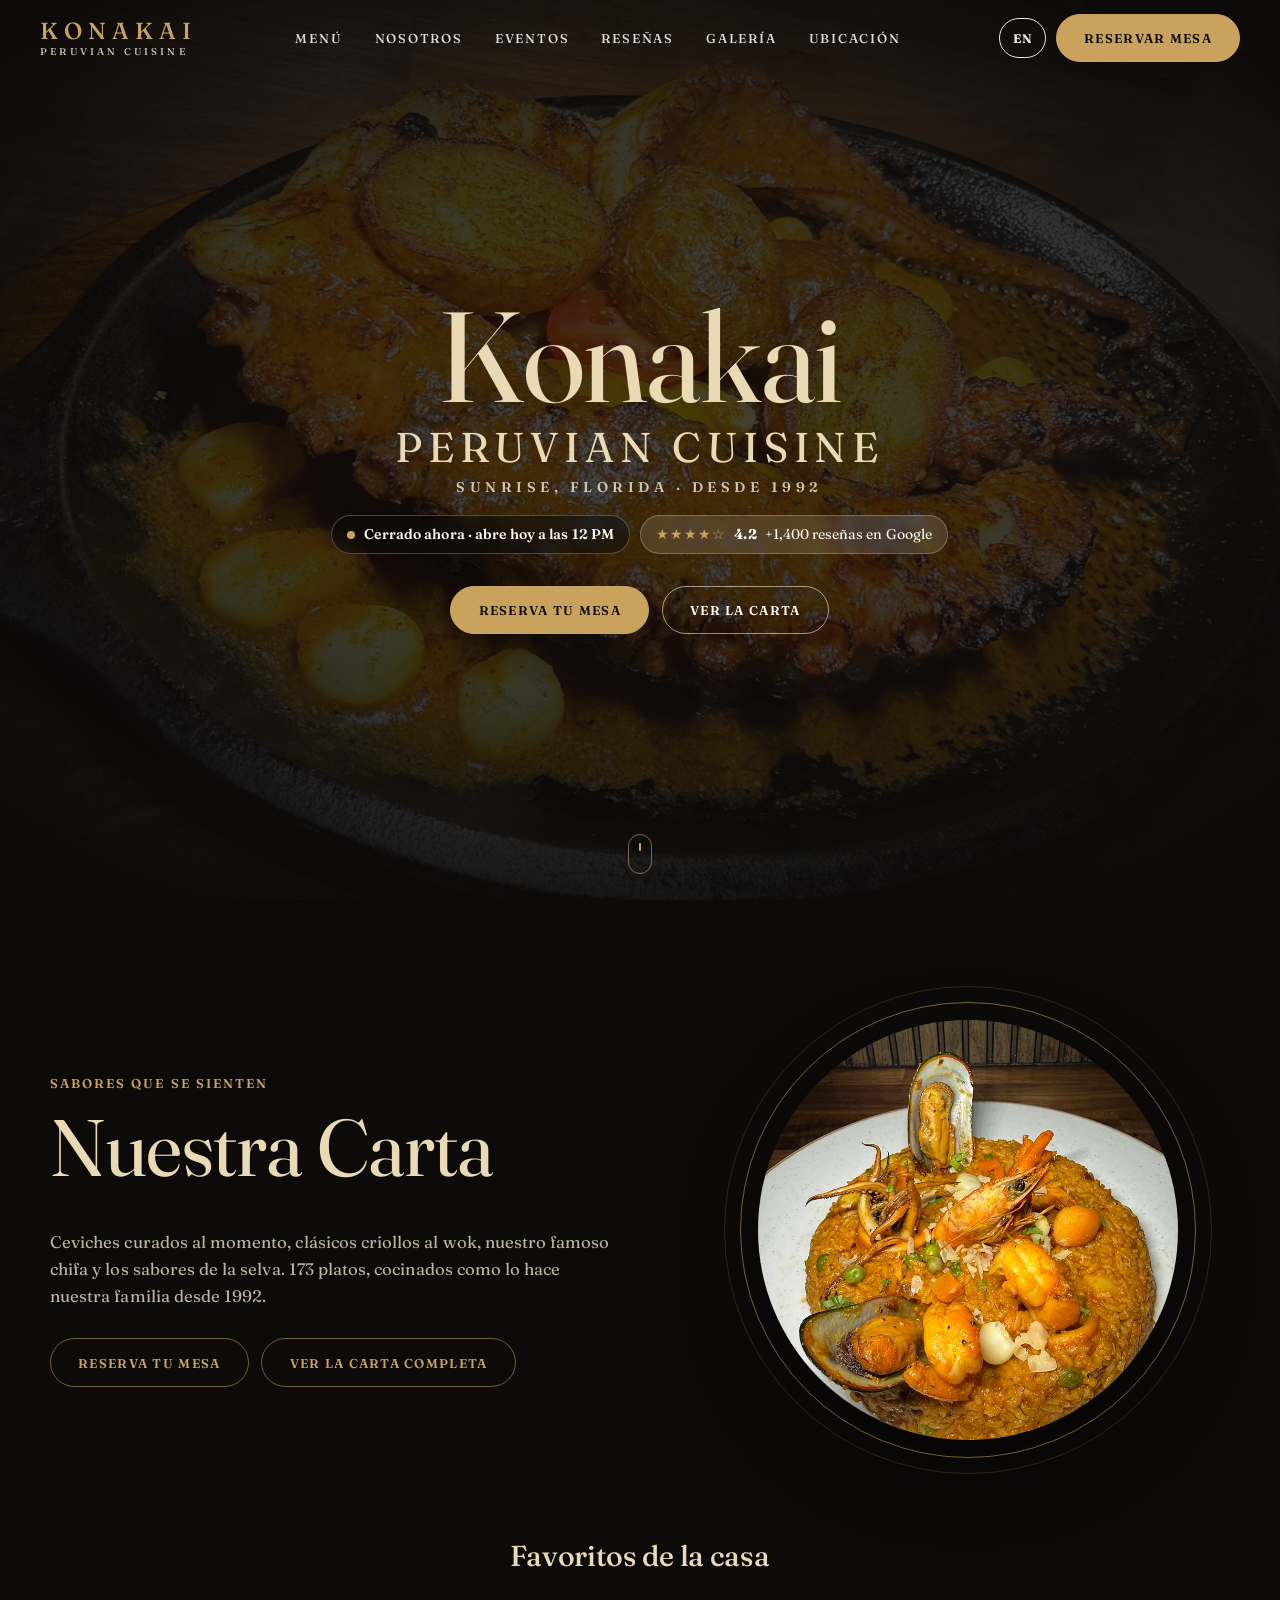
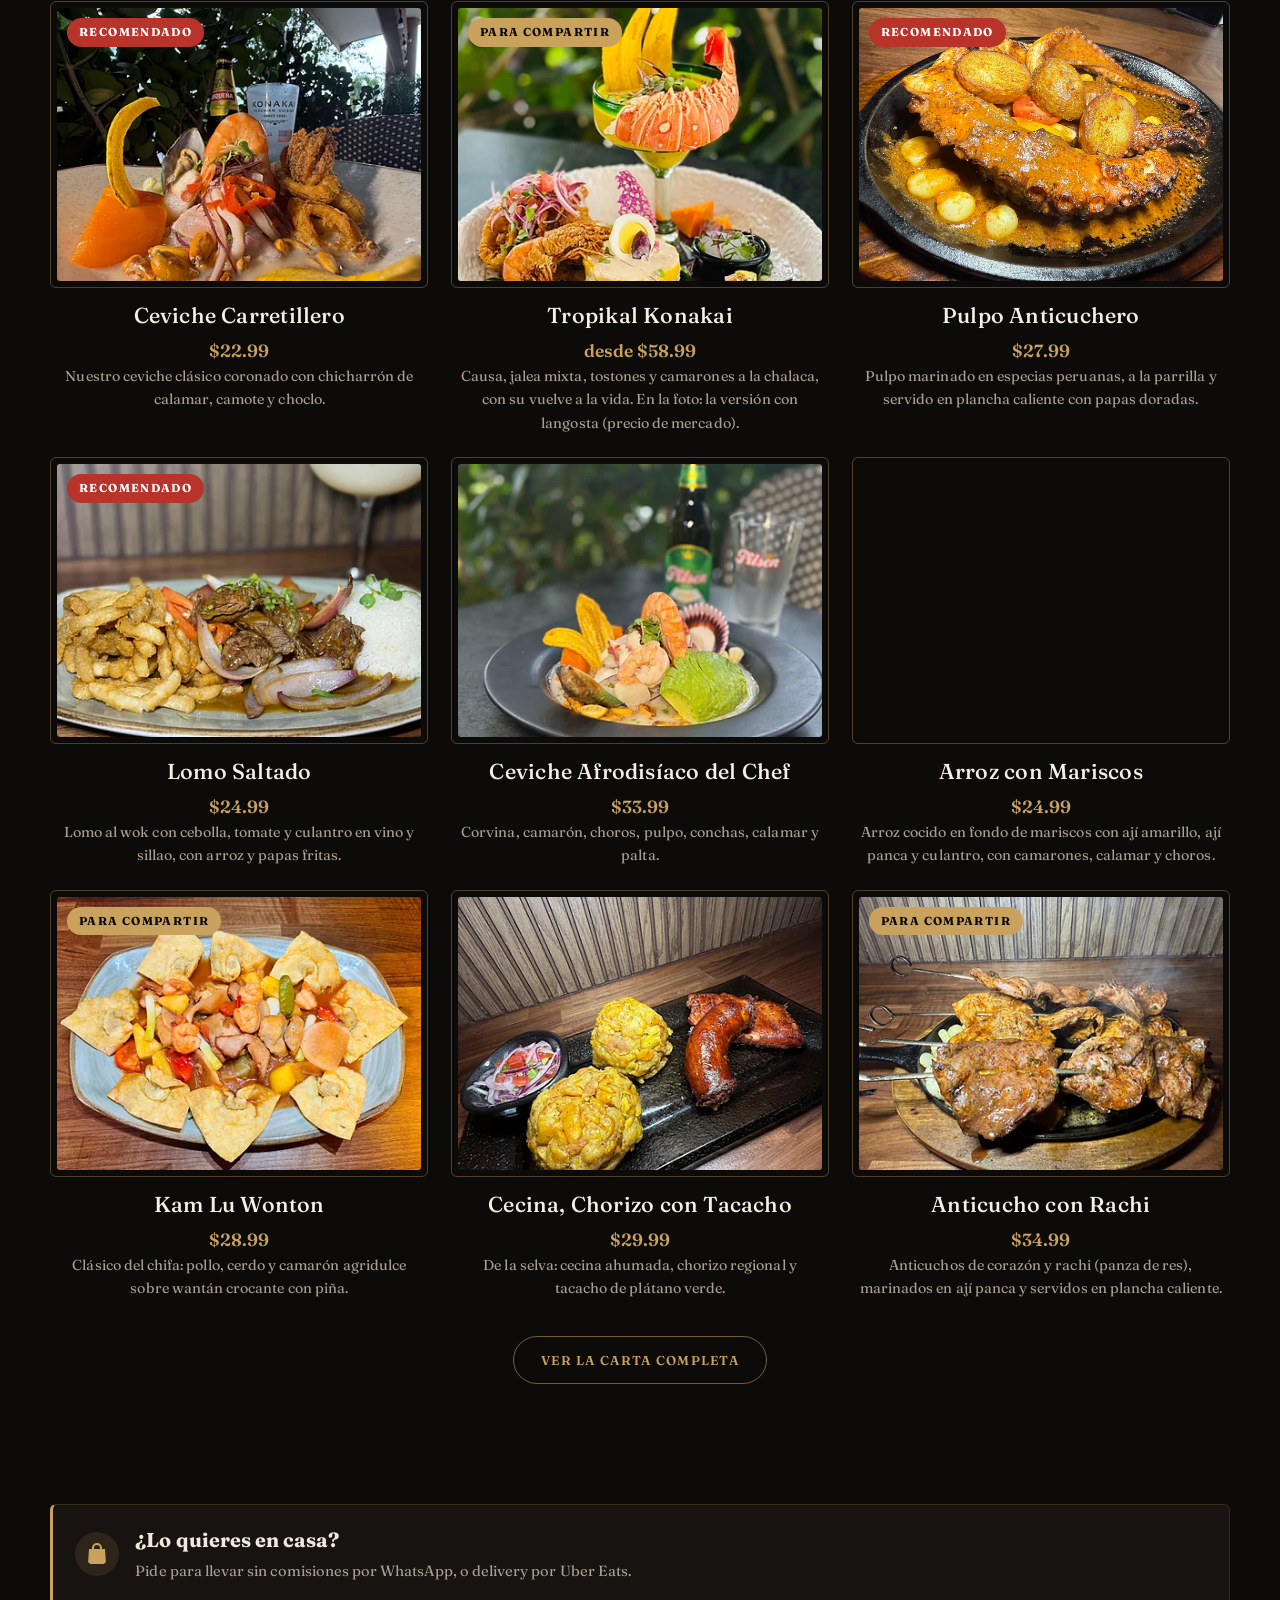
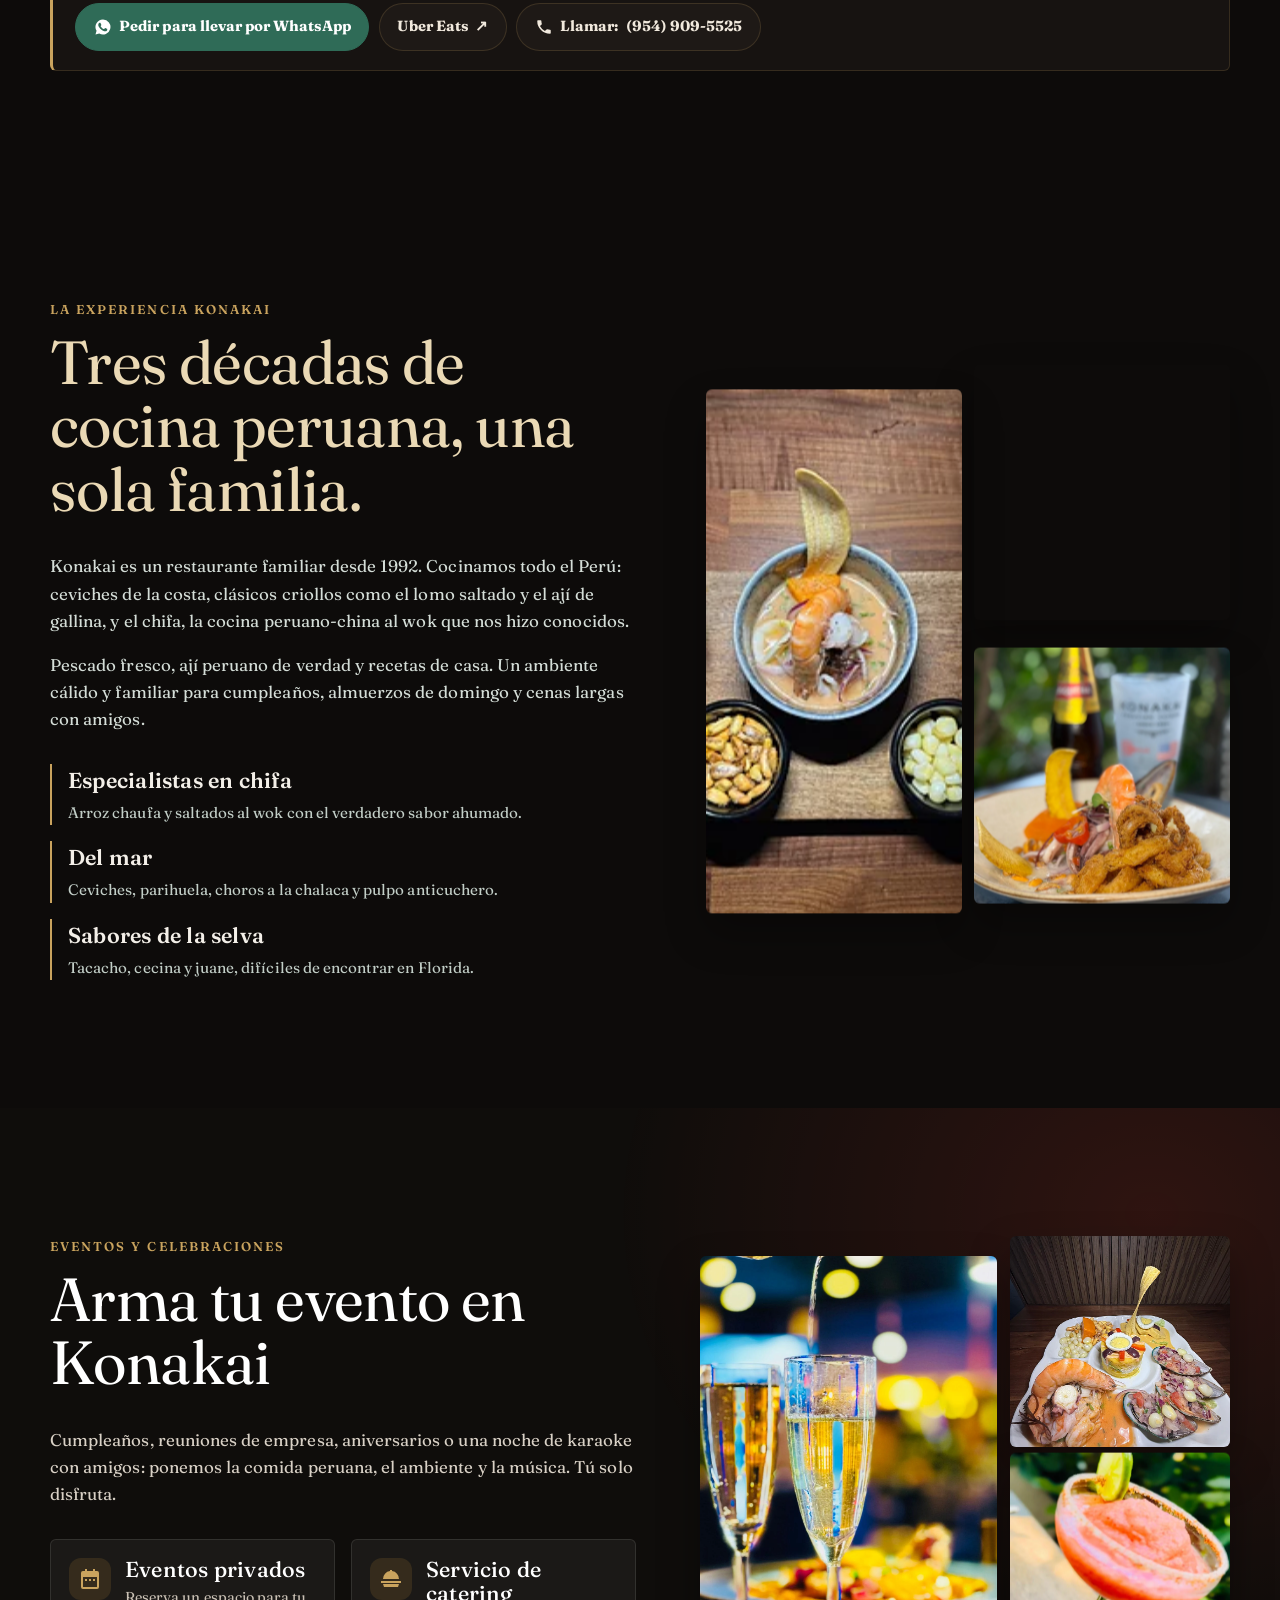
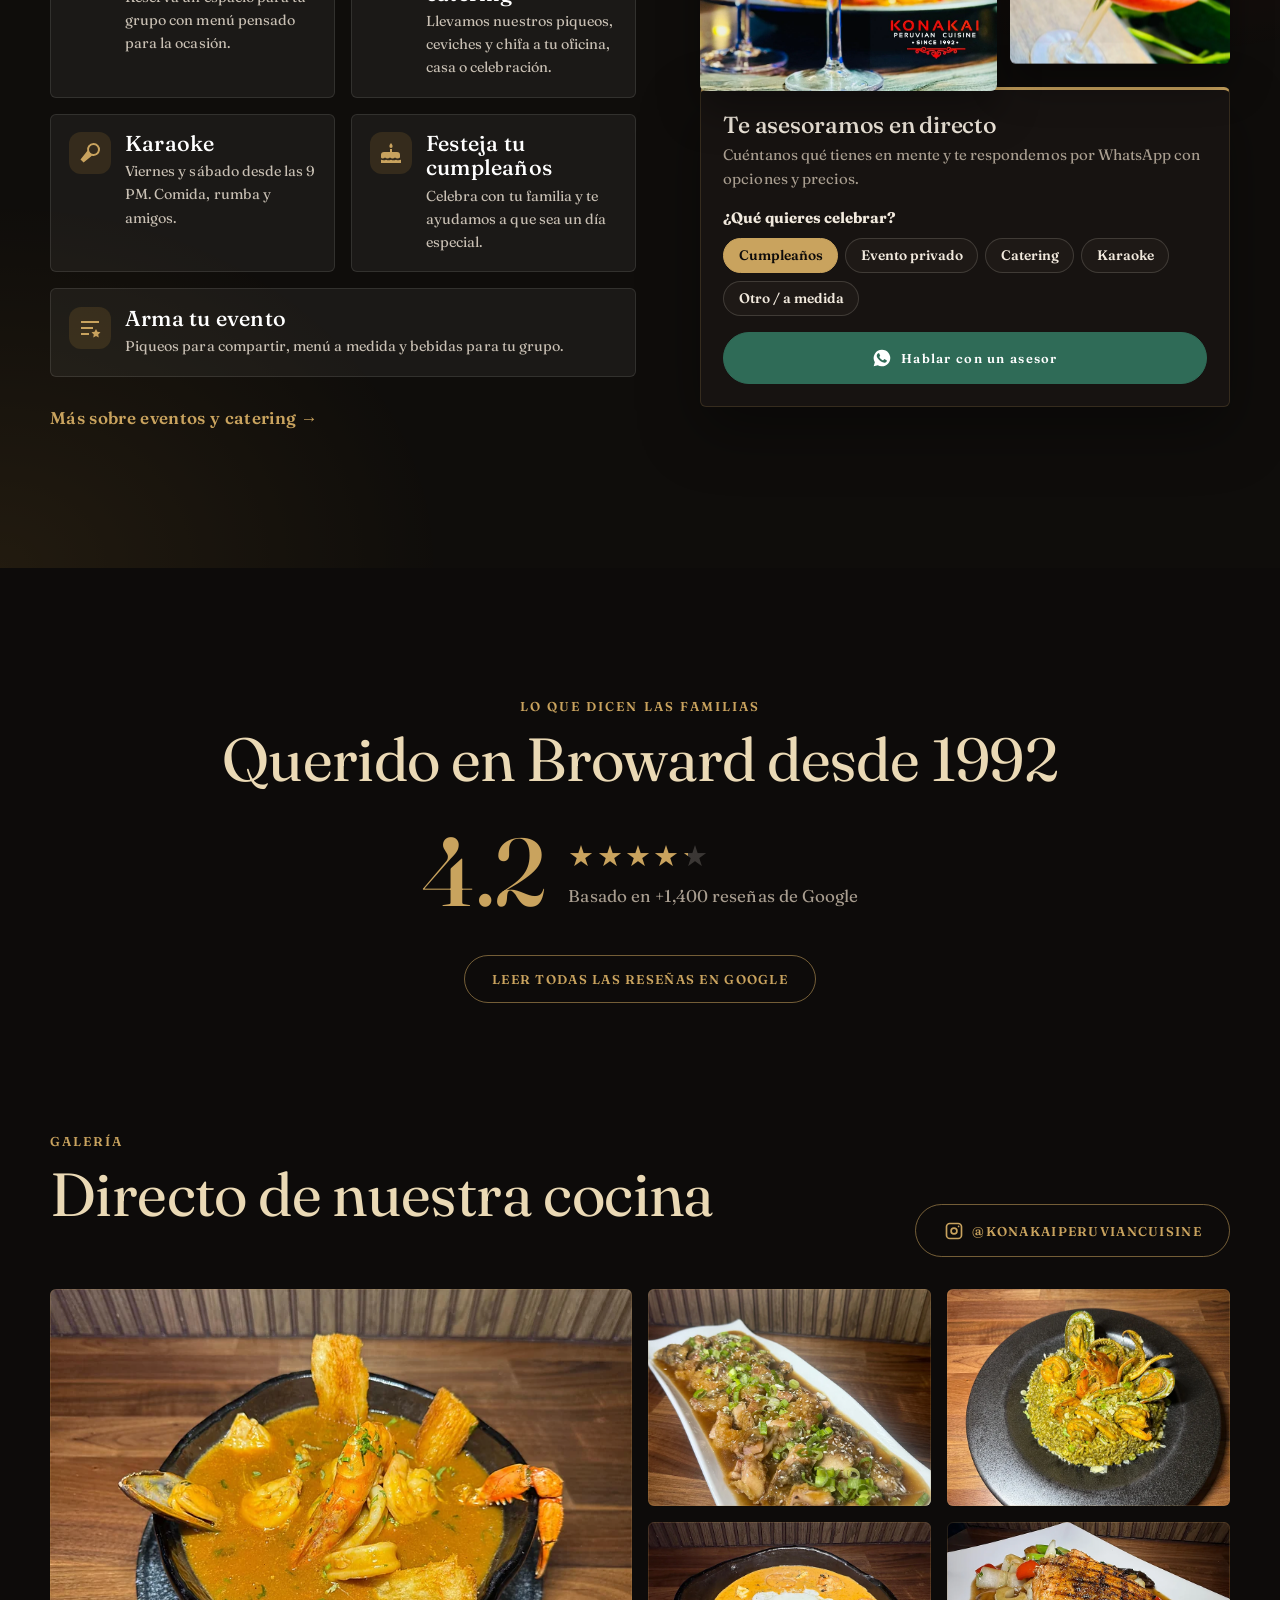
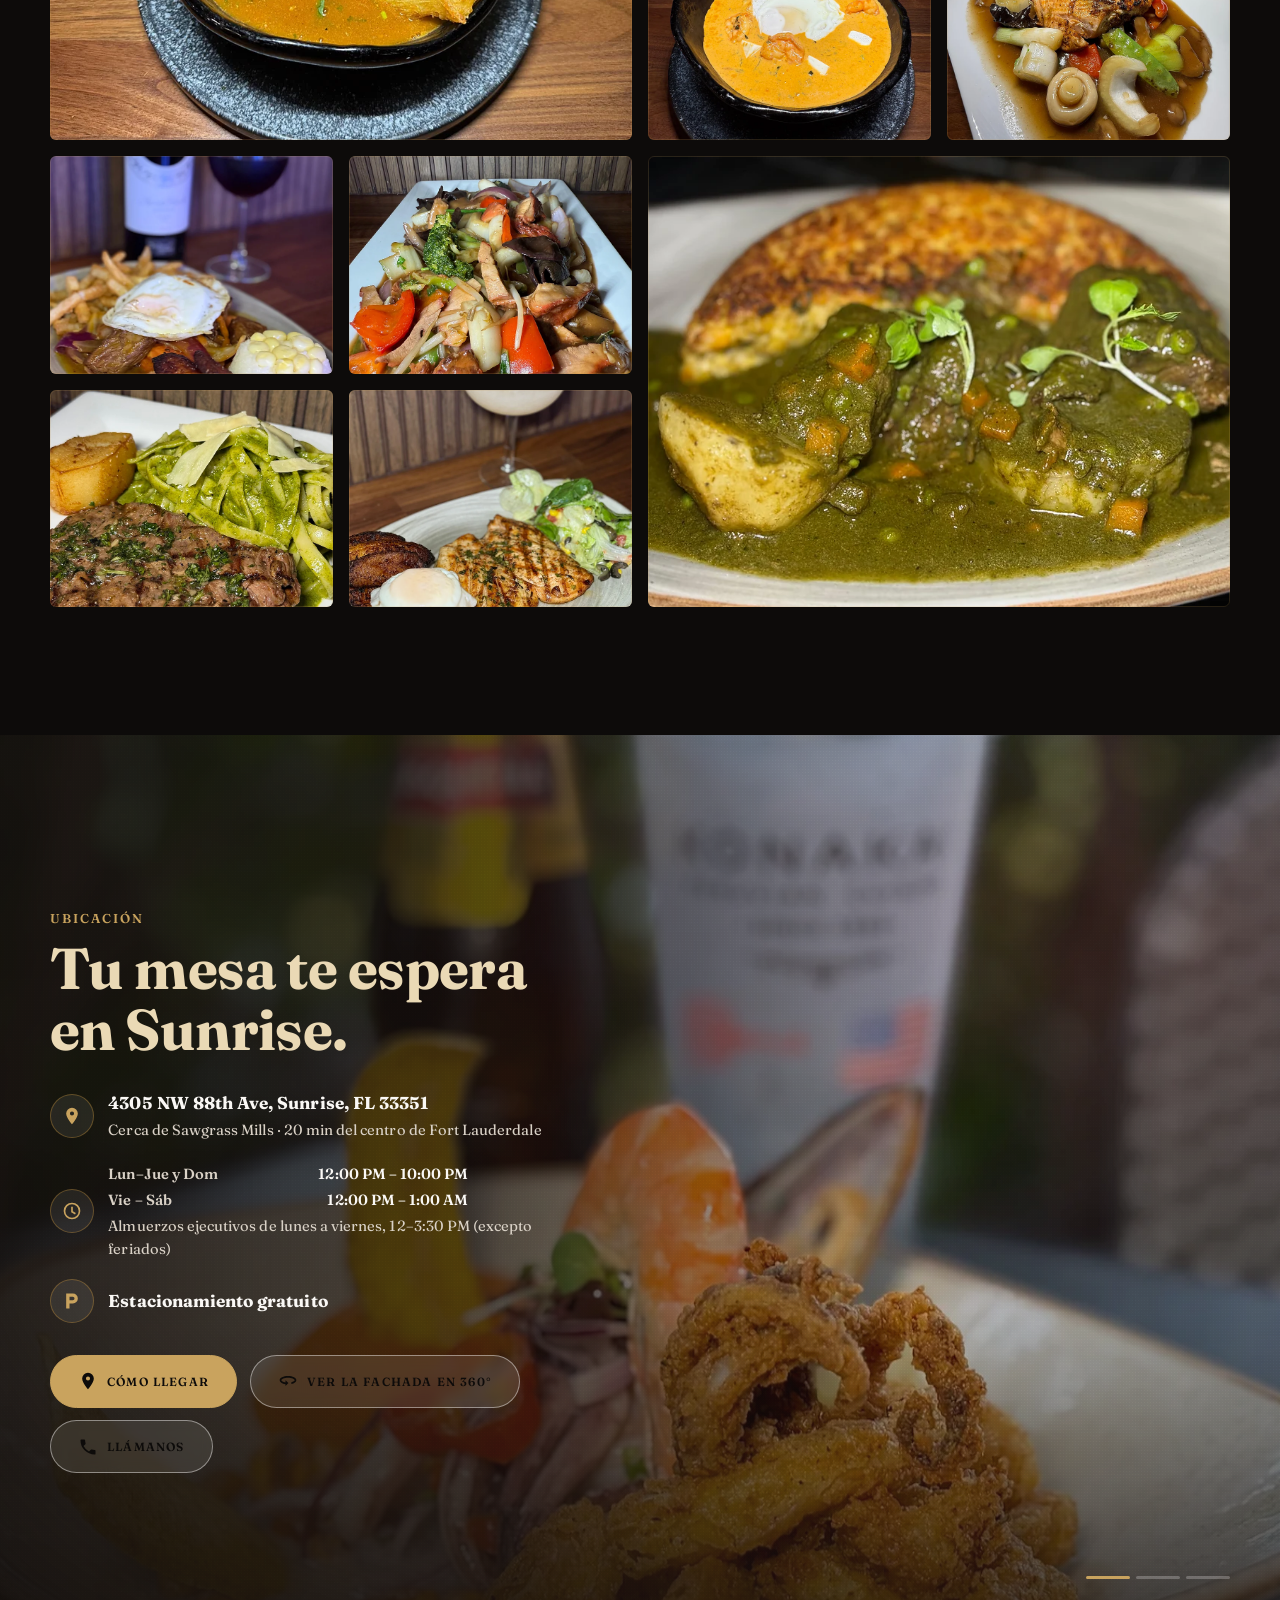
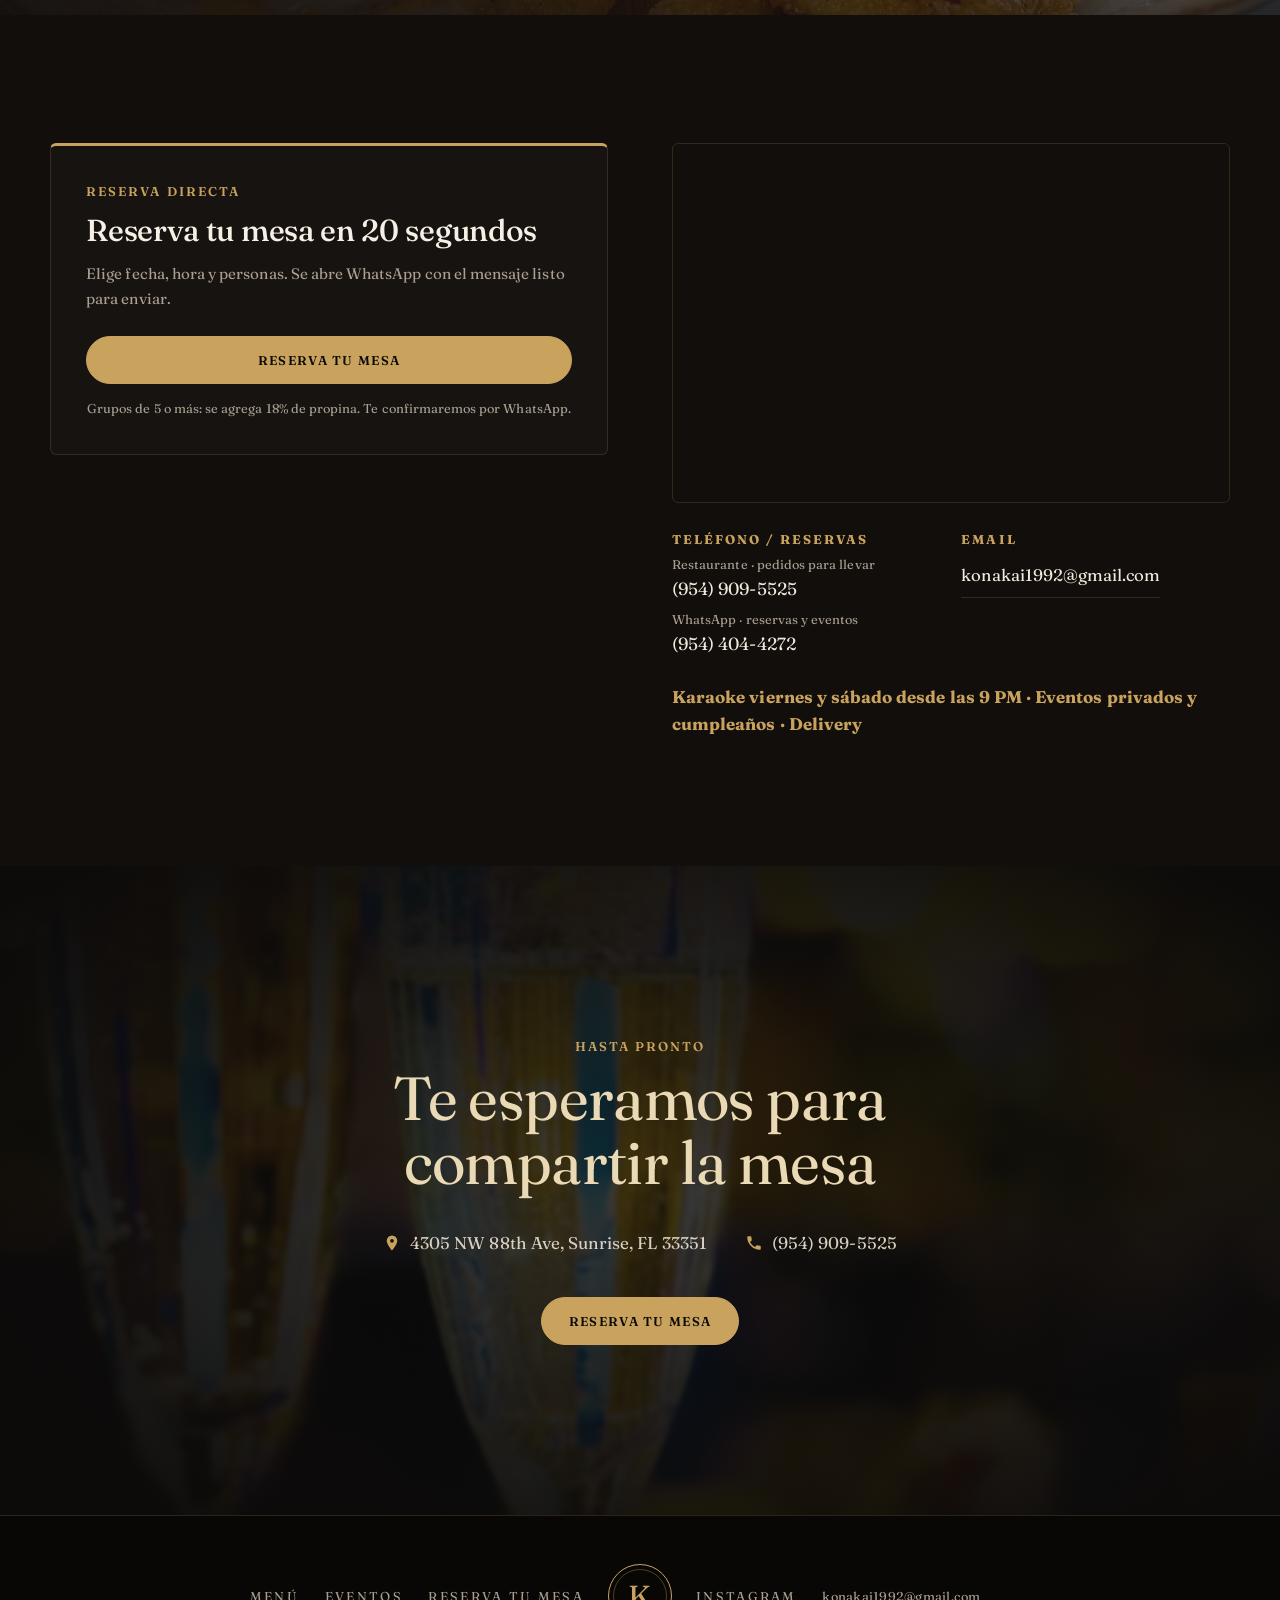
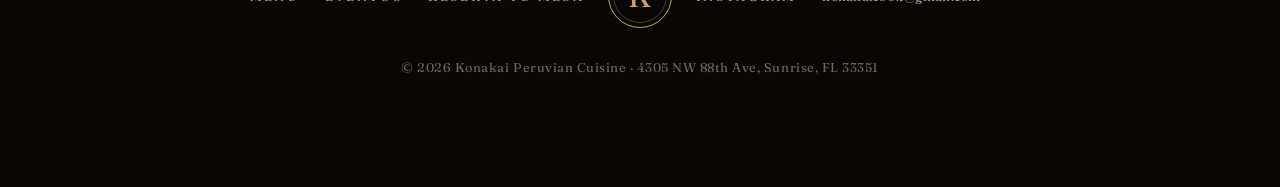
==== commit 75402792: "Portada: quitar 'Peruvian & Chifa cuisine' sobre el título" ====
--- a/es/index.html
+++ b/es/index.html
@@ -107,7 +107,6 @@
       <img src="/img/pulpo-anticuchero.jpg?v=5" alt="Pulpo anticuchero served sizzling on a cast-iron plate" fetchpriority="high" width="1600" height="1077">
     </picture>
     <div class="hero-copy">
-      <p class="eyebrow" data-i18n="hero.eyebrow">Cocina peruana y chifa desde 1992</p>
       <h1 id="hero-title"><span class="h1-brand">Konakai</span><span class="h1-brand2">Peruvian Cuisine</span><span class="h1-sub" data-i18n="hero.sub">Sunrise, Florida · desde 1992</span></h1>
       <div class="hero-status">
         <span class="open-chip js-open-chip" hidden><i aria-hidden="true"></i><span></span></span>
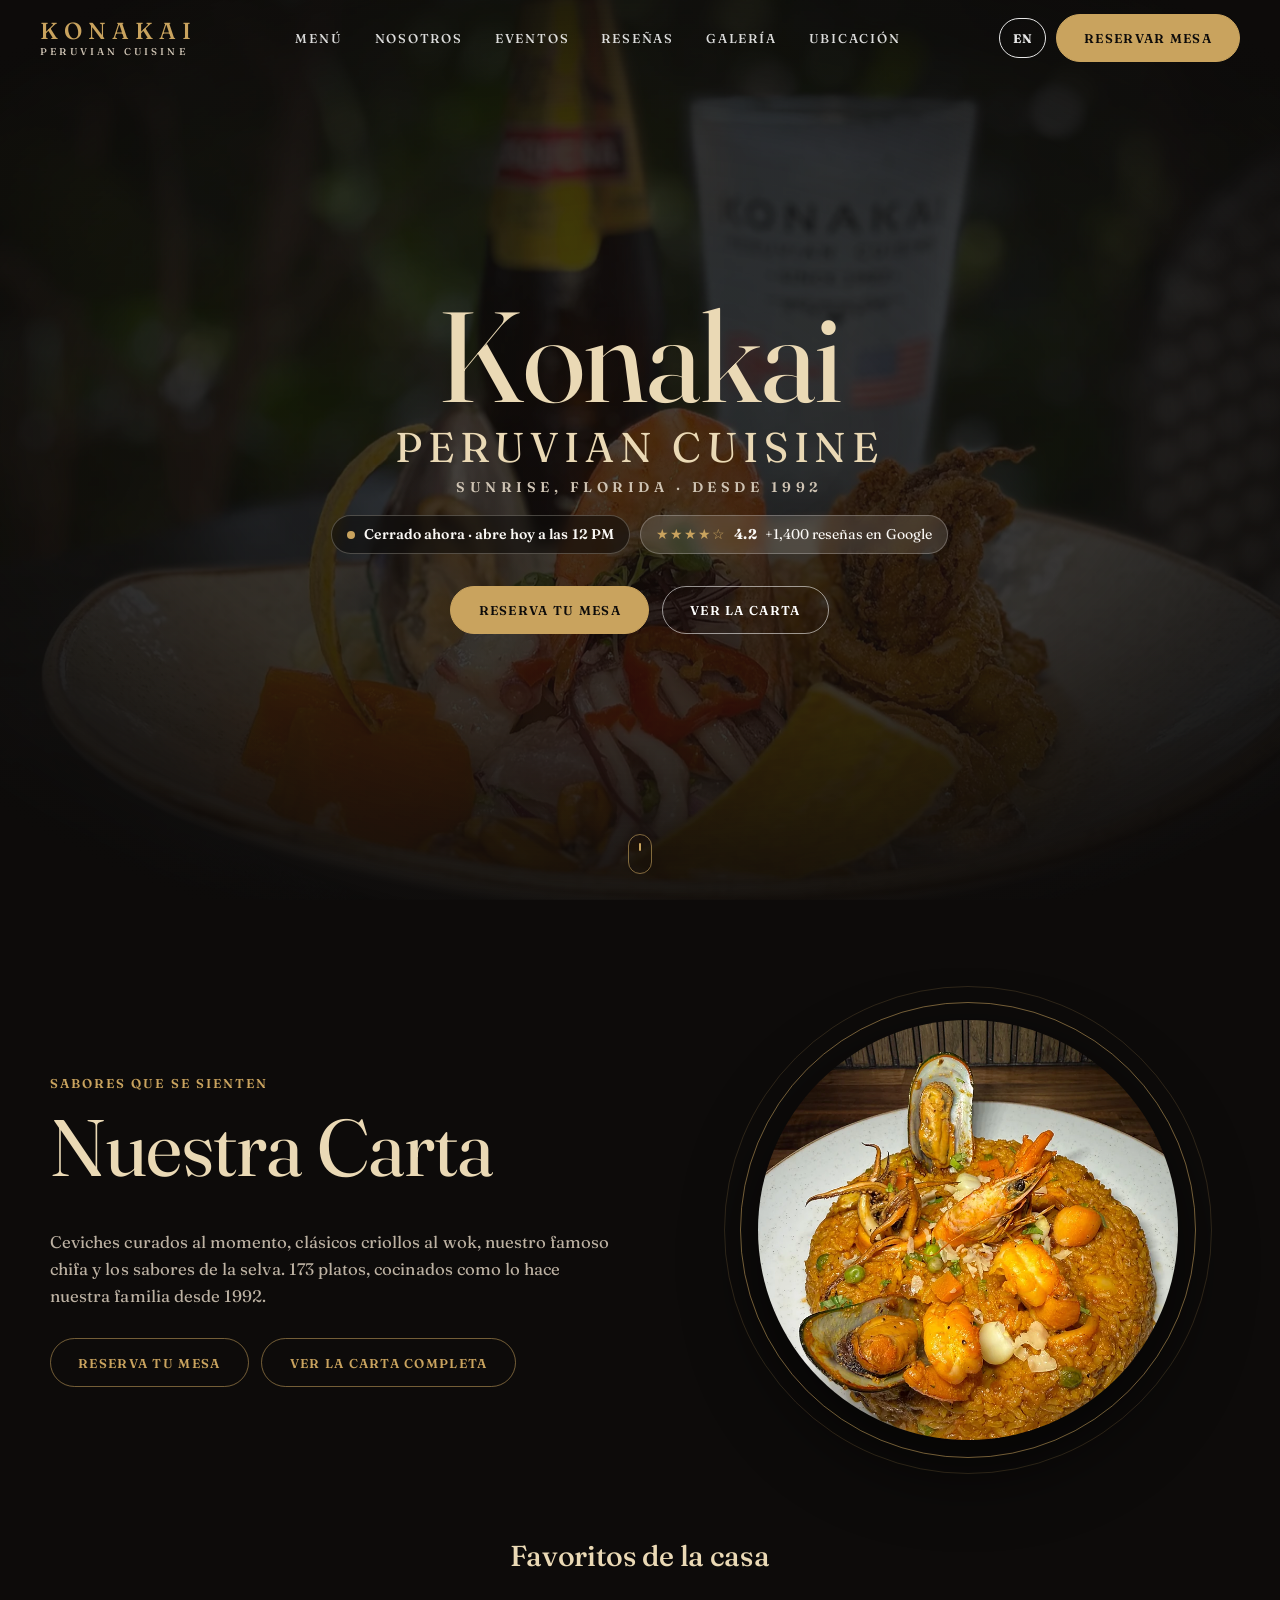
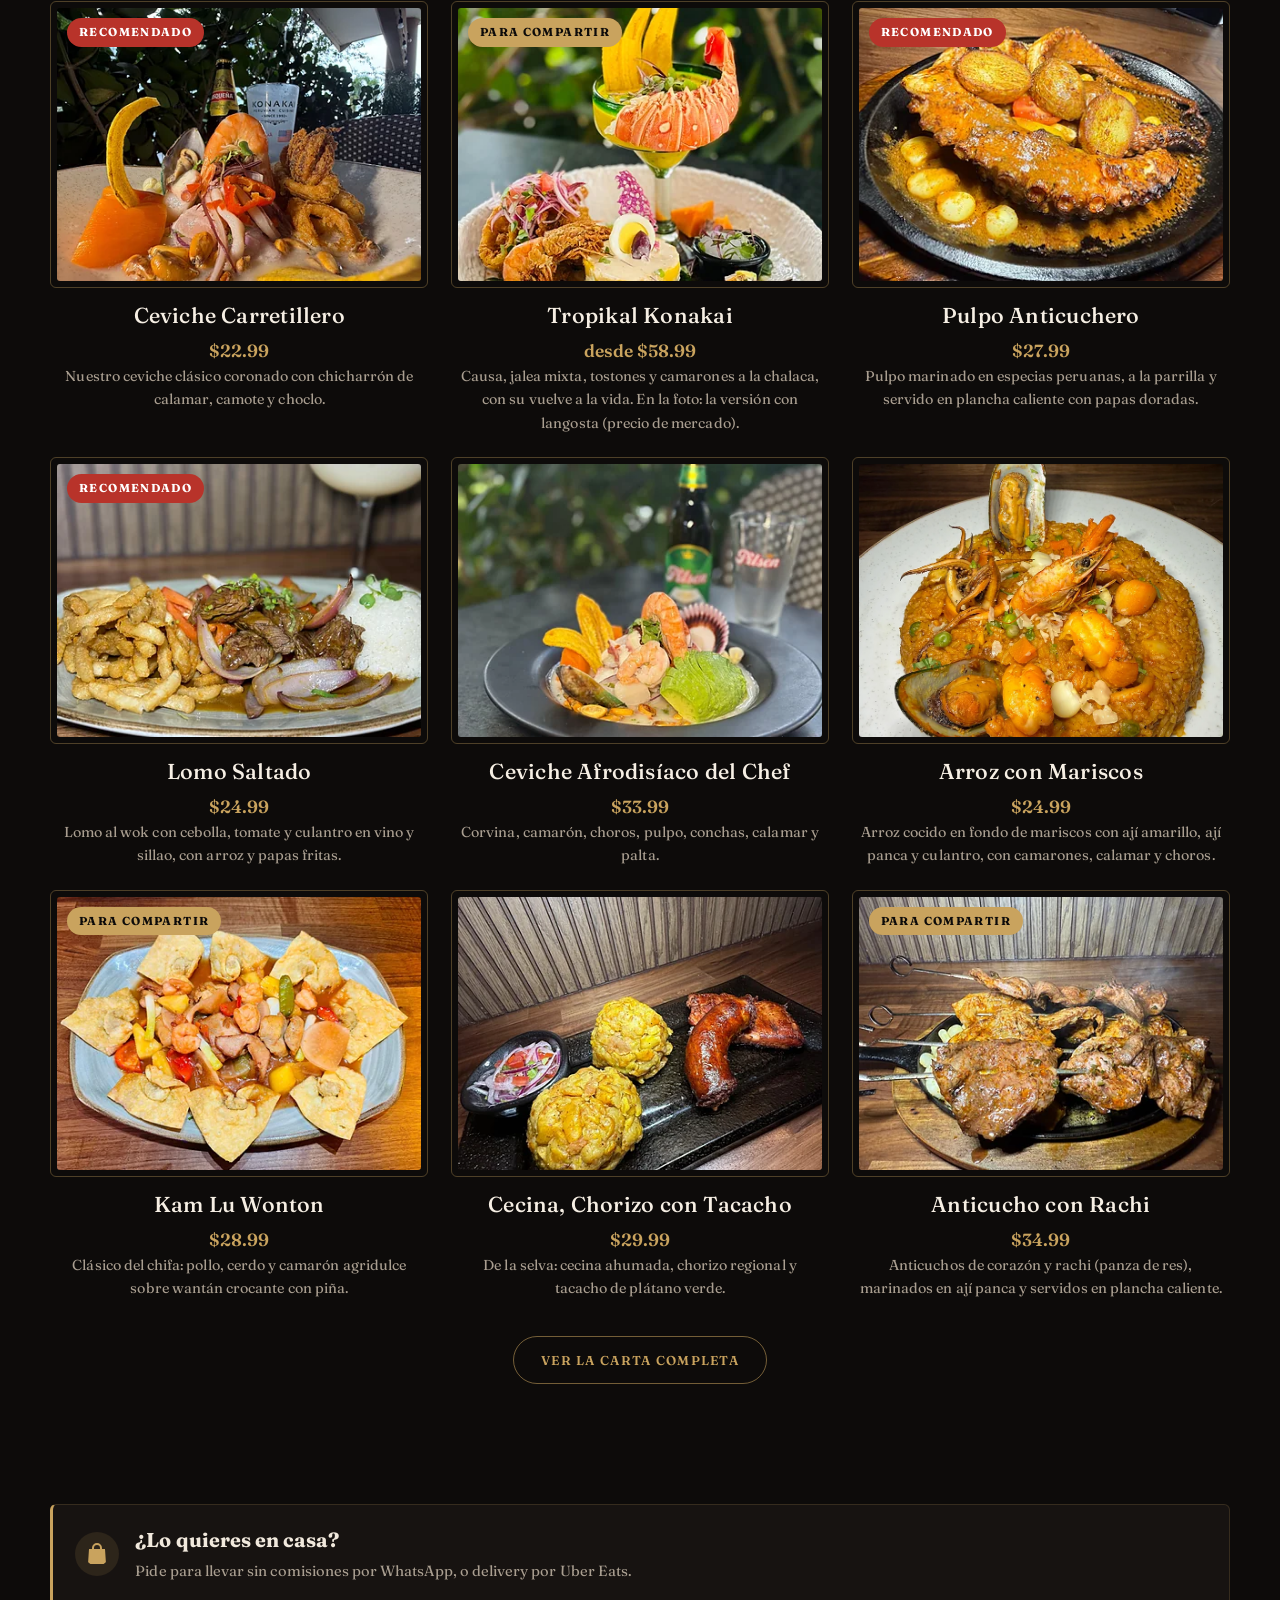
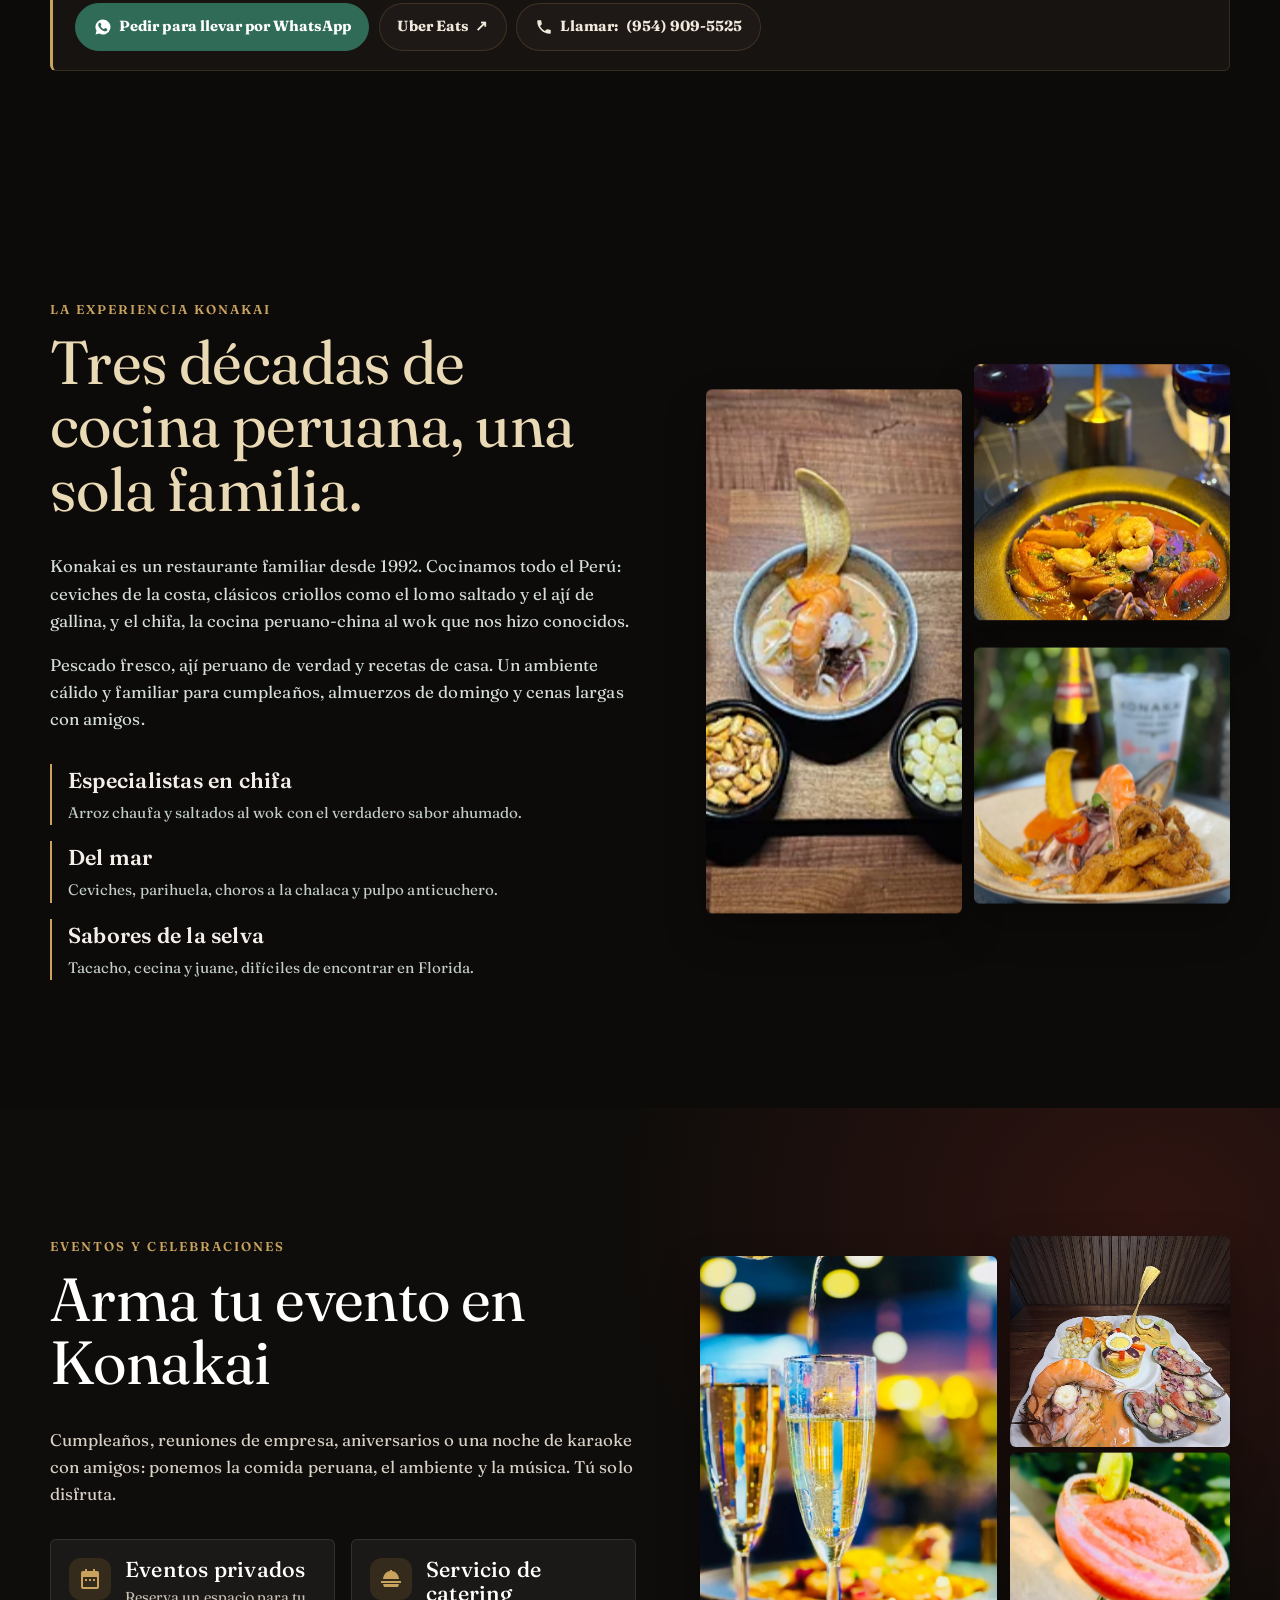
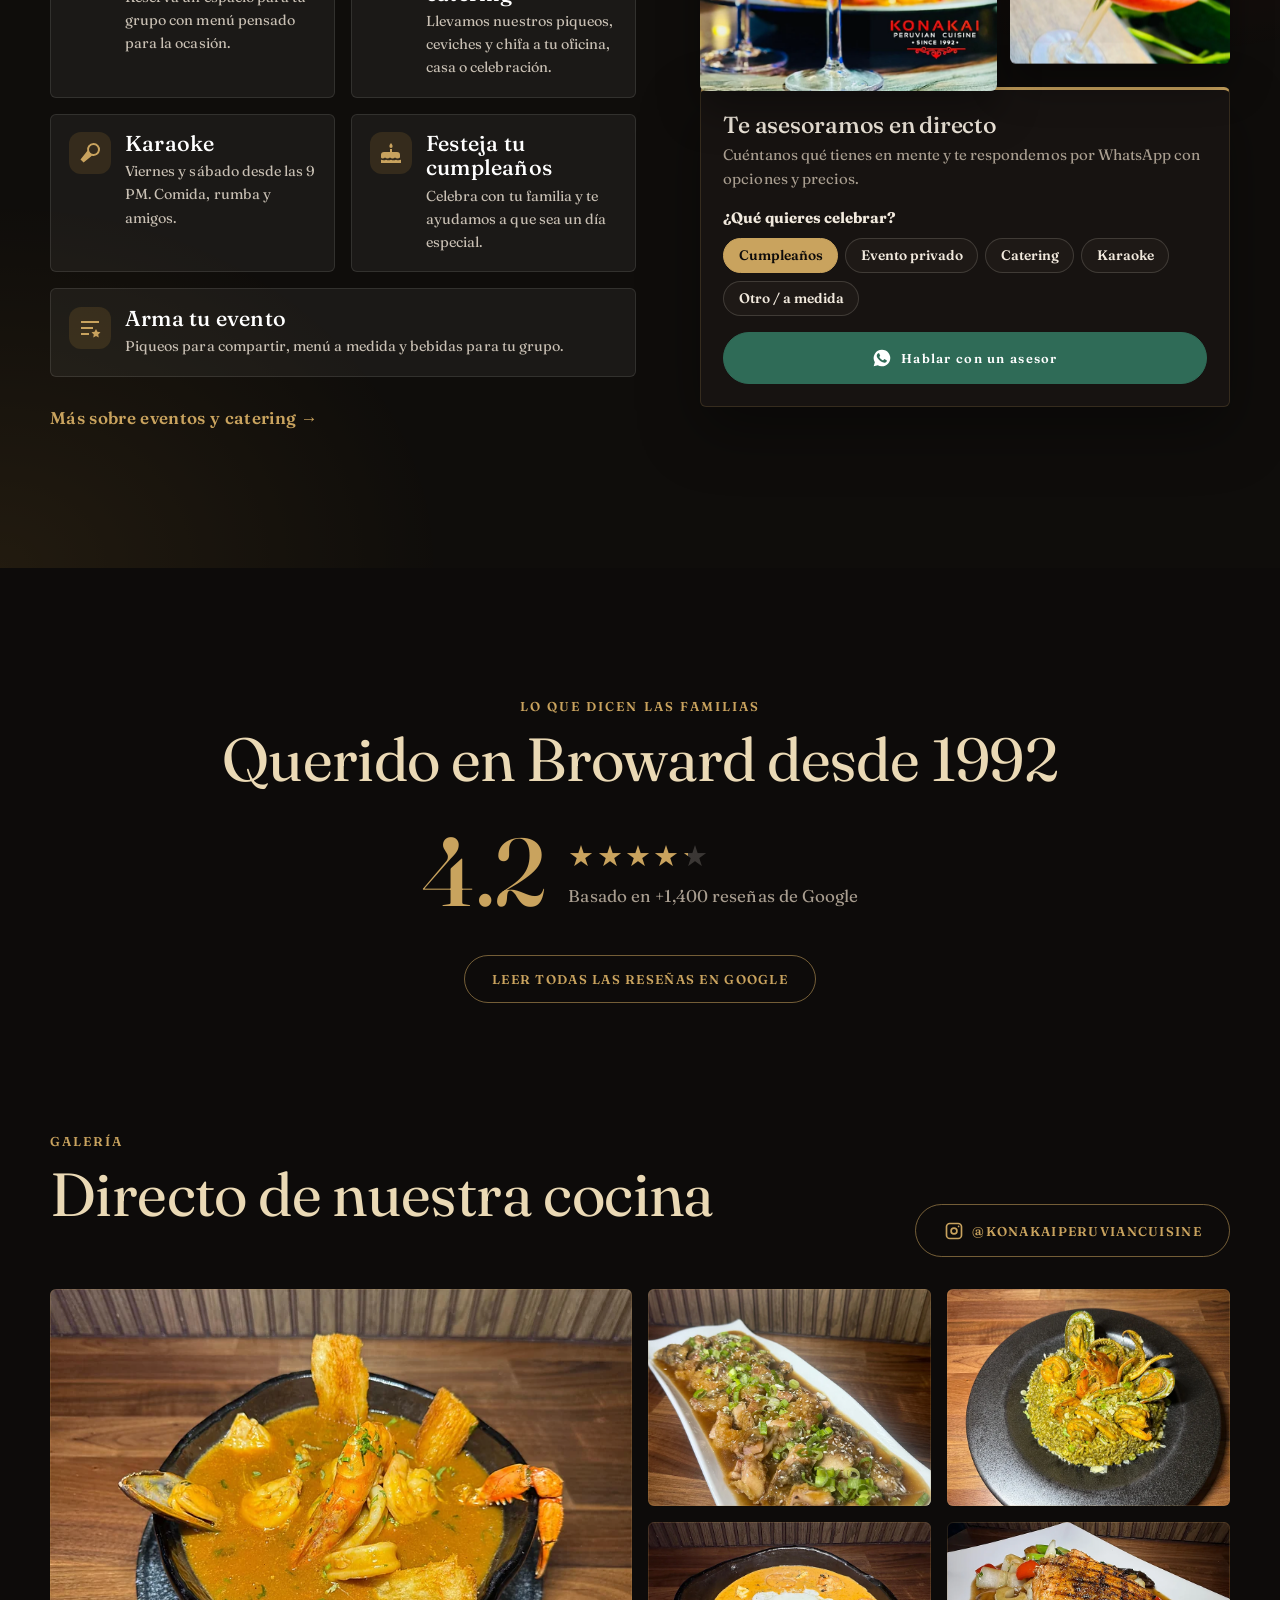
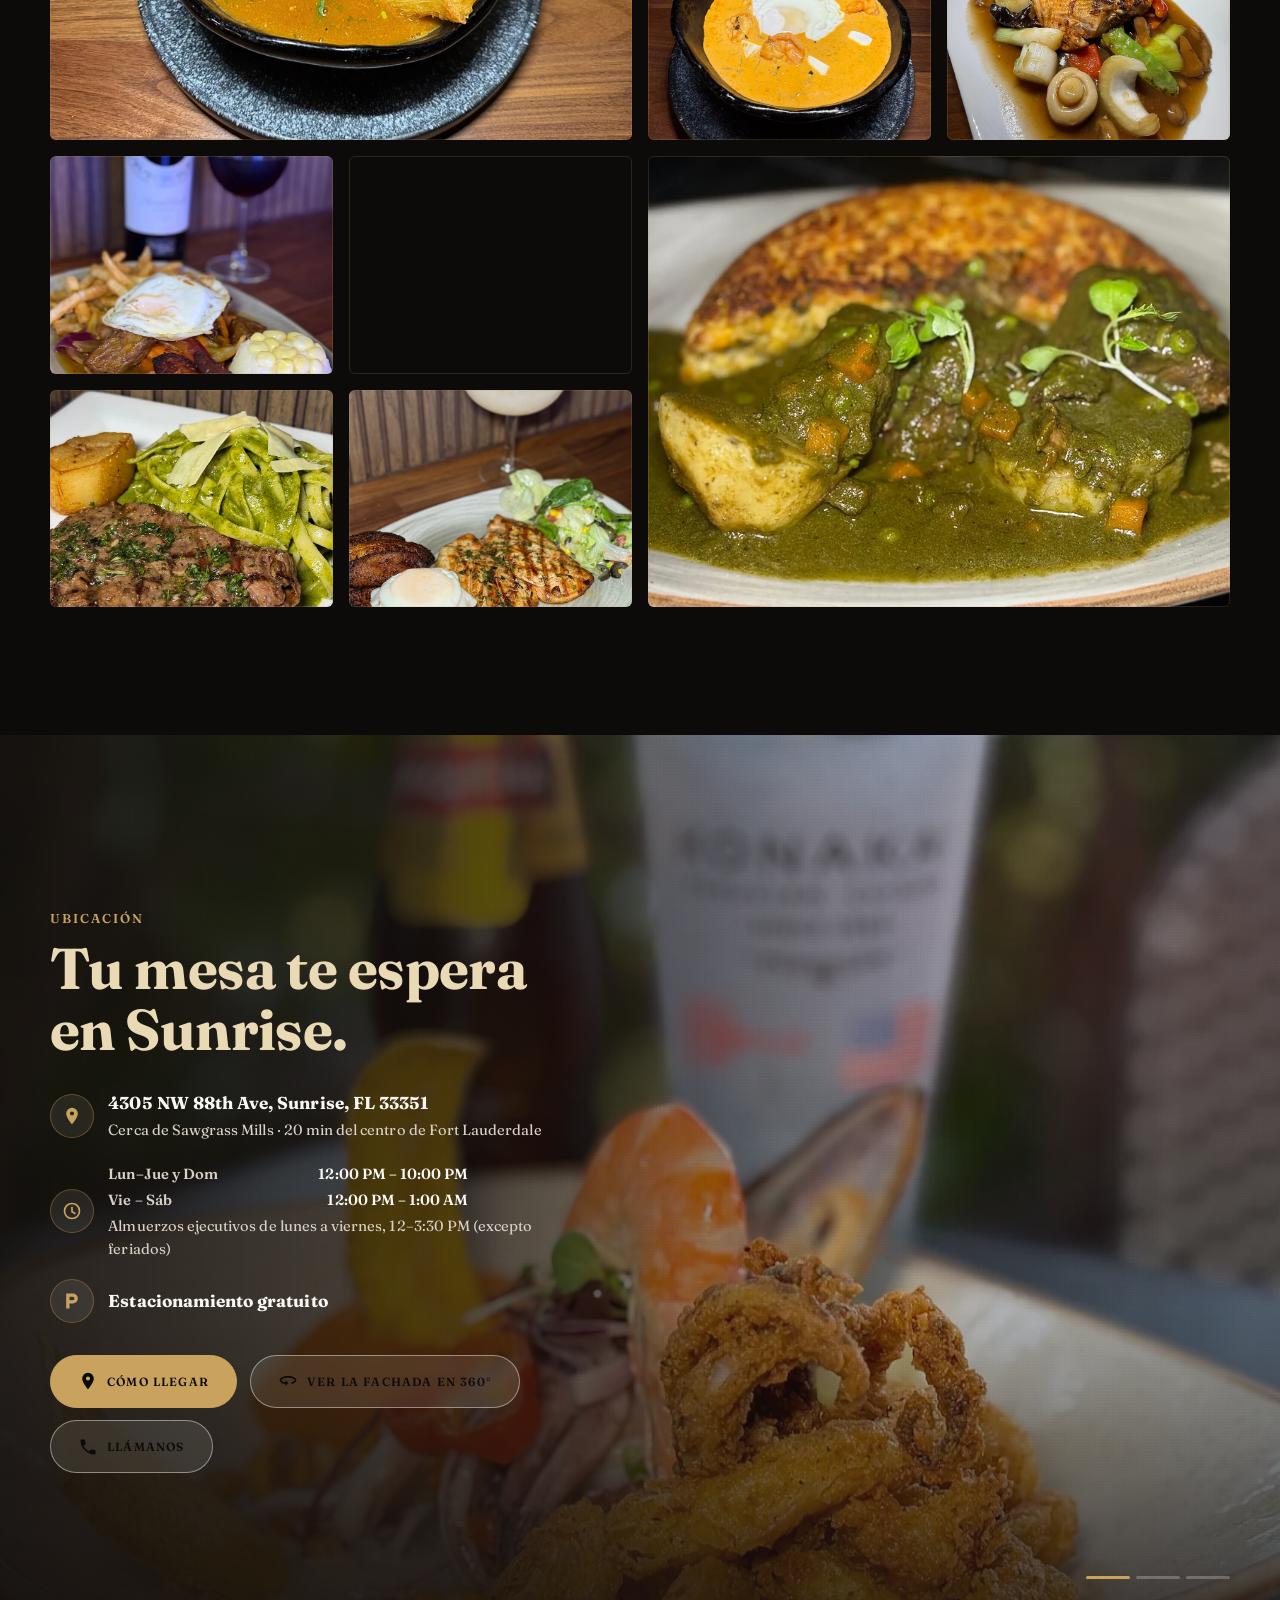
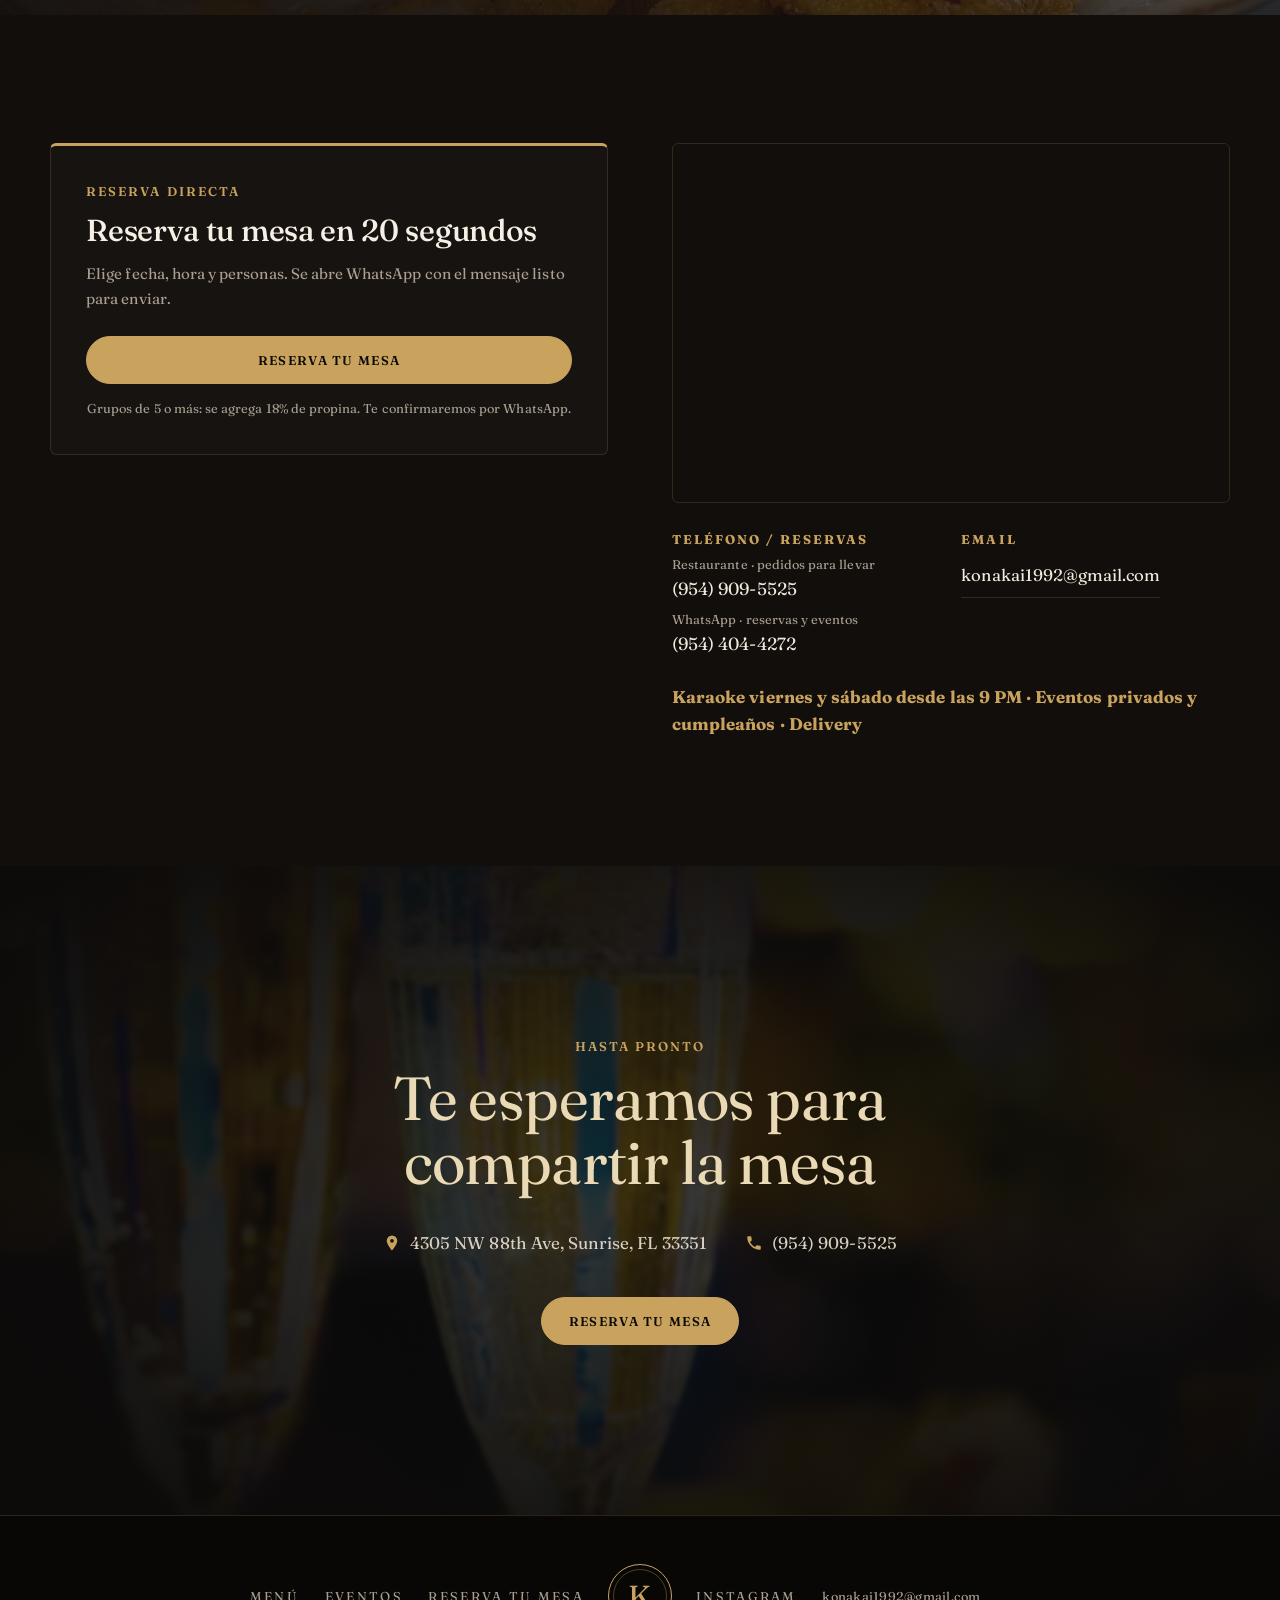
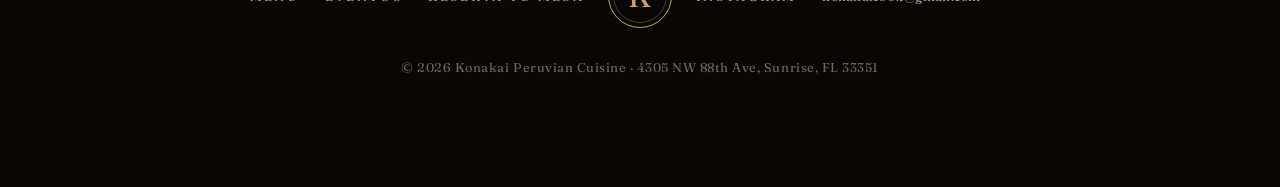
==== commit 55e151a2: "Portada: probar foto de ceviche mixto con chicharrón de calamar en el hero" ====
--- a/es/index.html
+++ b/es/index.html
@@ -27,7 +27,7 @@
   <link rel="icon" href="/img/icon.svg" type="image/svg+xml">
   <link rel="apple-touch-icon" href="/img/apple-touch-icon.png">
 
-  <link rel="preload" as="image" type="image/webp" imagesrcset="/img/pulpo-anticuchero-400.webp?v=5 400w, /img/pulpo-anticuchero-800.webp?v=5 800w, /img/pulpo-anticuchero-1400.webp?v=5 1400w, /img/pulpo-anticuchero-2400.webp?v=5 2400w" imagesizes="100vw" fetchpriority="high">
+  <link rel="preload" as="image" type="image/webp" imagesrcset="/img/hero-ceviche-mixto-400.webp?v=5 400w, /img/hero-ceviche-mixto-800.webp?v=5 800w, /img/hero-ceviche-mixto-1400.webp?v=5 1400w, /img/hero-ceviche-mixto-2400.webp?v=5 2400w" imagesizes="100vw" fetchpriority="high">
   <link rel="preconnect" href="https://fonts.googleapis.com">
   <link rel="preconnect" href="https://fonts.gstatic.com" crossorigin>
   <link href="https://fonts.googleapis.com/css2?family=Fraunces:opsz,wght@9..144,300..700&display=swap" rel="stylesheet">
@@ -103,8 +103,8 @@
   <!-- 2. HERO (estilo F&B: centrado, foto nocturna, horario en fila) -->
   <section class="hero" aria-labelledby="hero-title">
     <picture>
-      <source type="image/webp" srcset="/img/pulpo-anticuchero-400.webp?v=5 400w, /img/pulpo-anticuchero-800.webp?v=5 800w, /img/pulpo-anticuchero-1400.webp?v=5 1400w, /img/pulpo-anticuchero-2400.webp?v=5 2400w" sizes="100vw">
-      <img src="/img/pulpo-anticuchero.jpg?v=5" alt="Pulpo anticuchero served sizzling on a cast-iron plate" fetchpriority="high" width="1600" height="1077">
+      <source type="image/webp" srcset="/img/hero-ceviche-mixto-400.webp?v=5 400w, /img/hero-ceviche-mixto-800.webp?v=5 800w, /img/hero-ceviche-mixto-1400.webp?v=5 1400w, /img/hero-ceviche-mixto-2400.webp?v=5 2400w" sizes="100vw">
+      <img src="/img/hero-ceviche-mixto.jpg?v=5" alt="Konakai seafood ceviche with fried calamari, a Cusqueña beer and a Konakai glass" fetchpriority="high" width="1600" height="1200">
     </picture>
     <div class="hero-copy">
       <h1 id="hero-title"><span class="h1-brand">Konakai</span><span class="h1-brand2">Peruvian Cuisine</span><span class="h1-sub" data-i18n="hero.sub">Sunrise, Florida · desde 1992</span></h1>
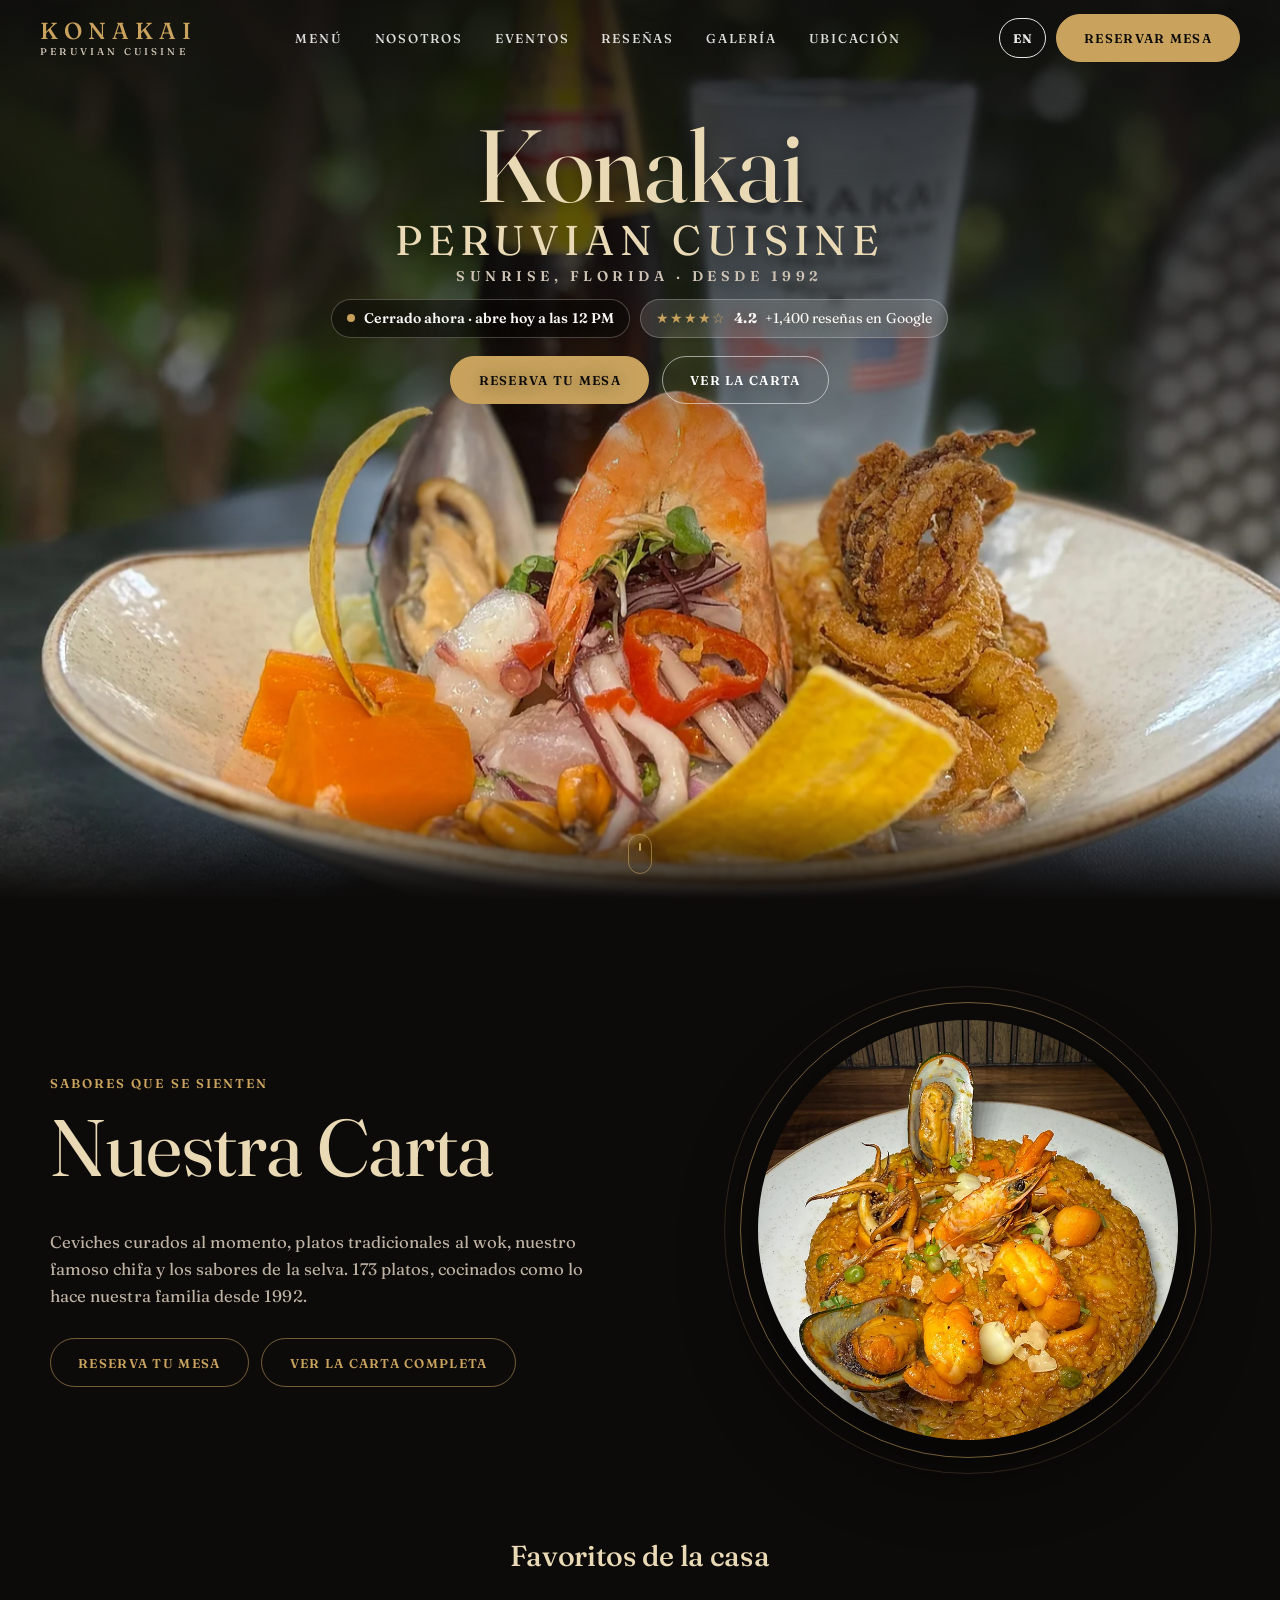
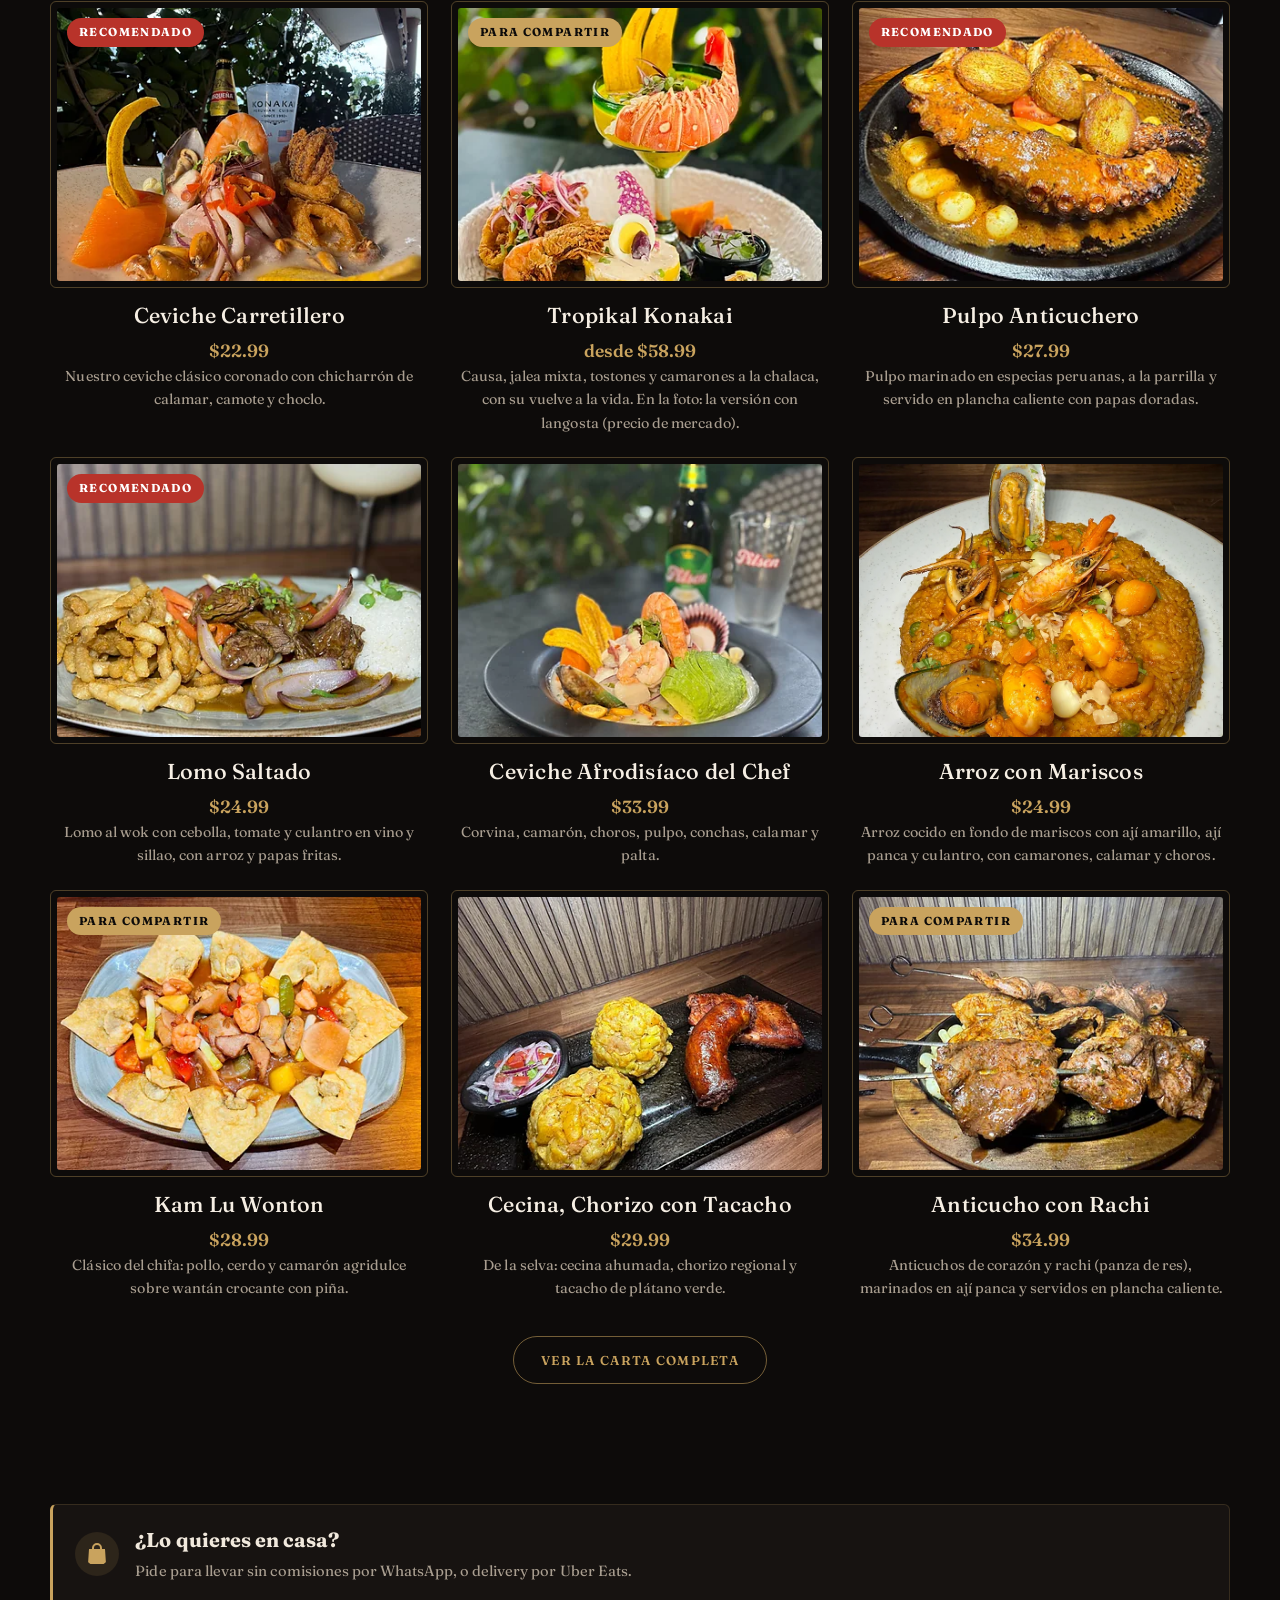
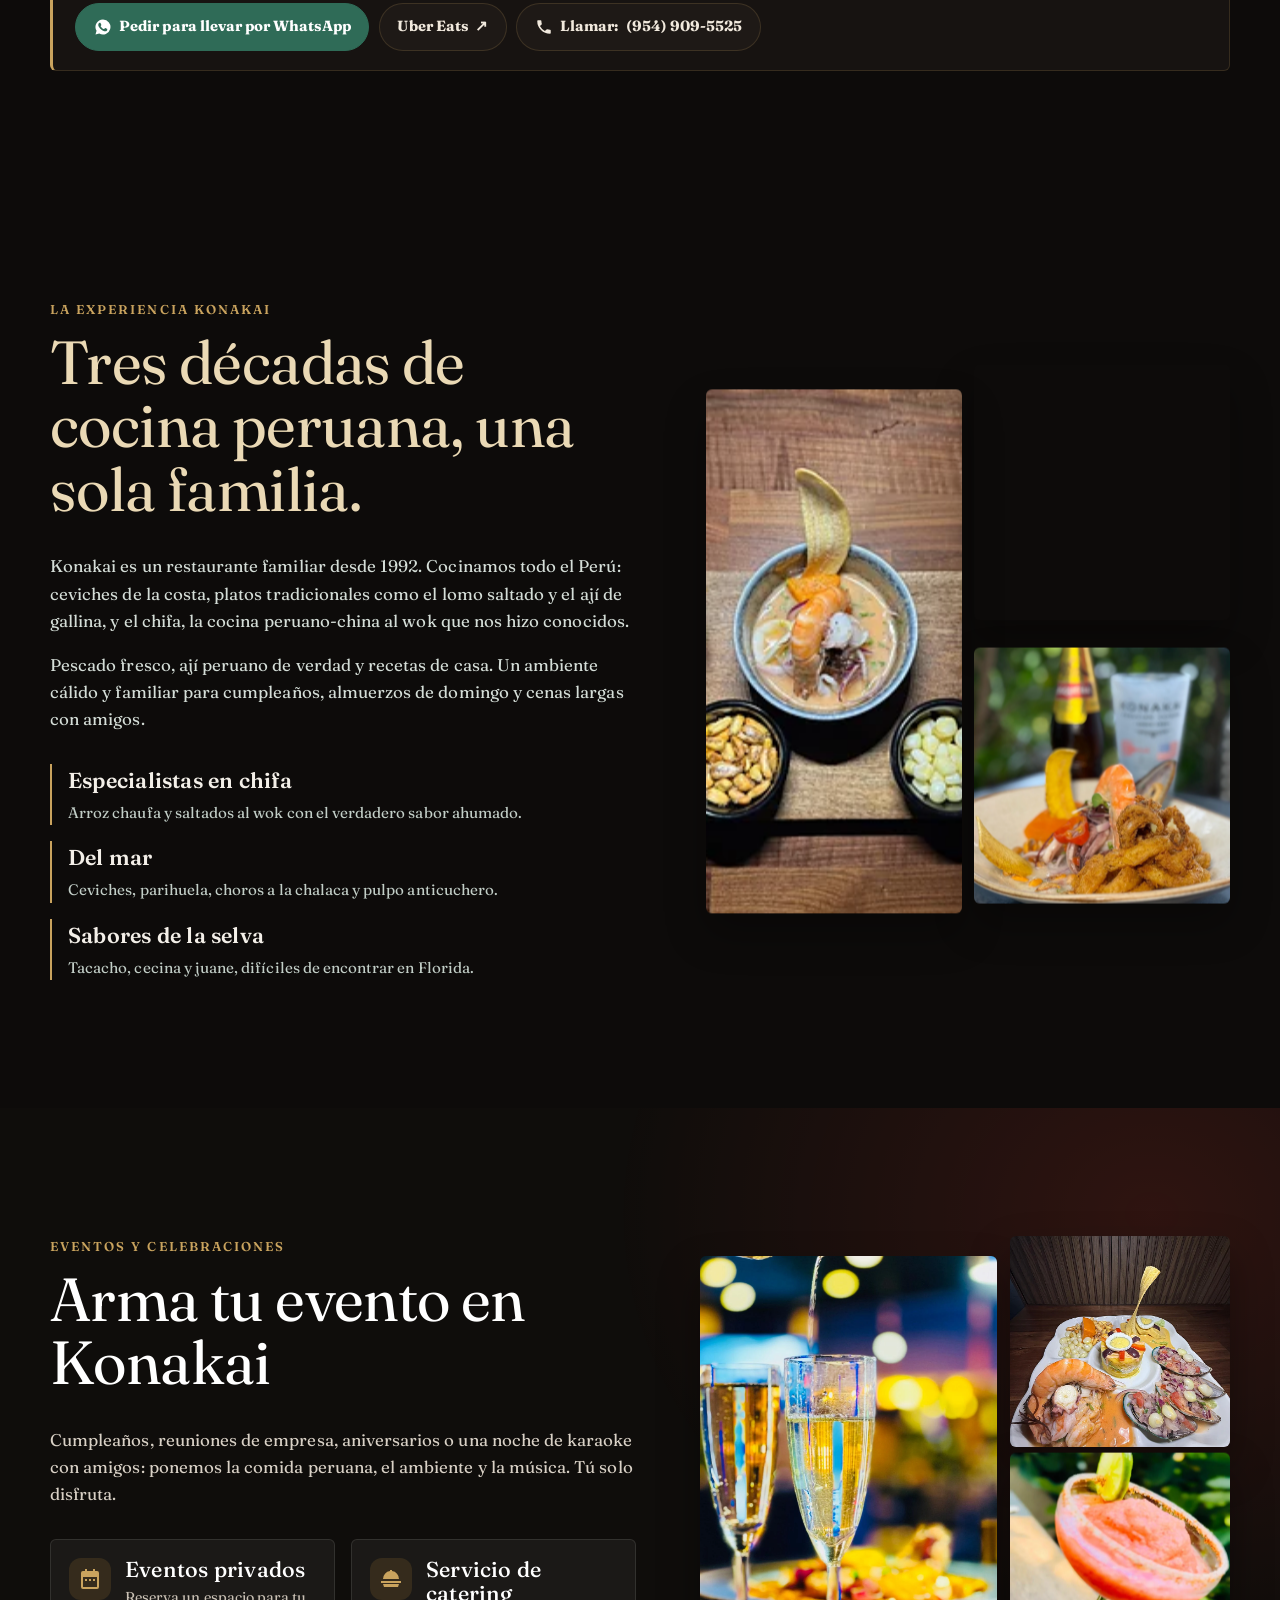
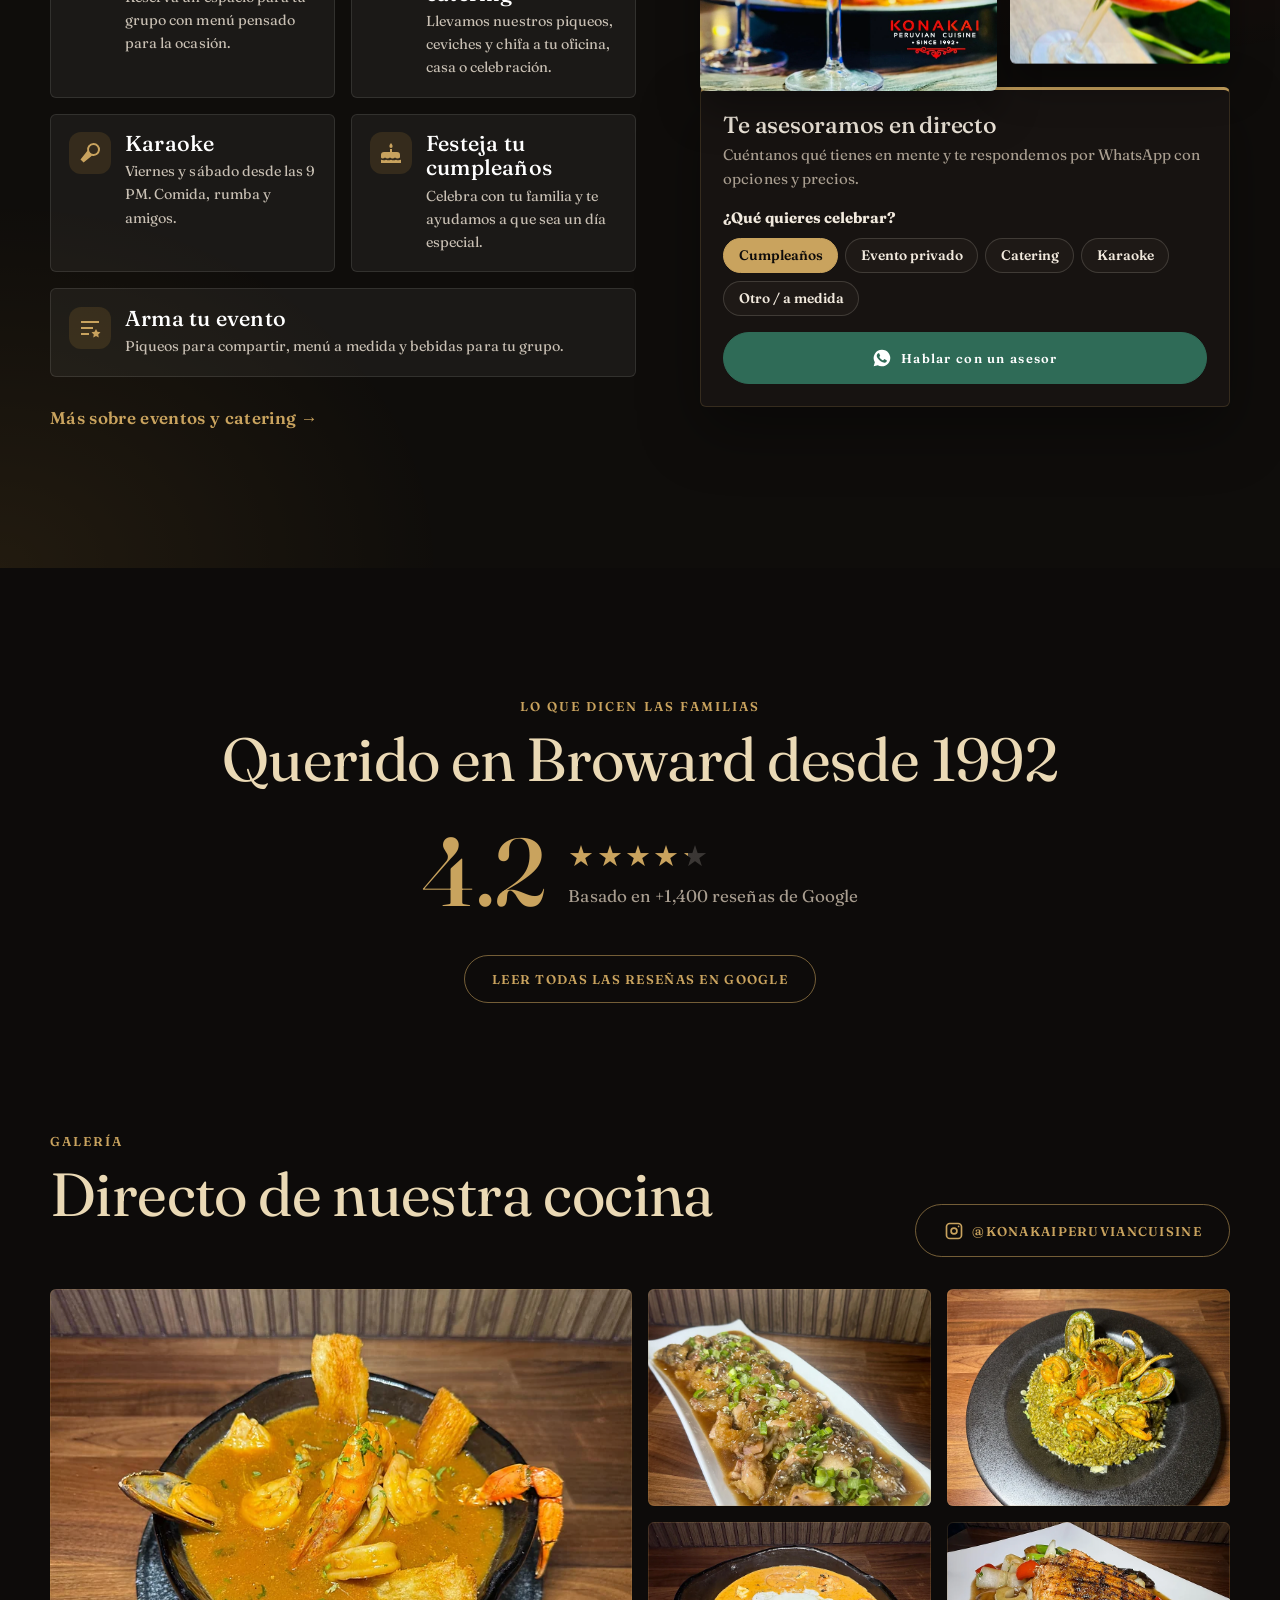
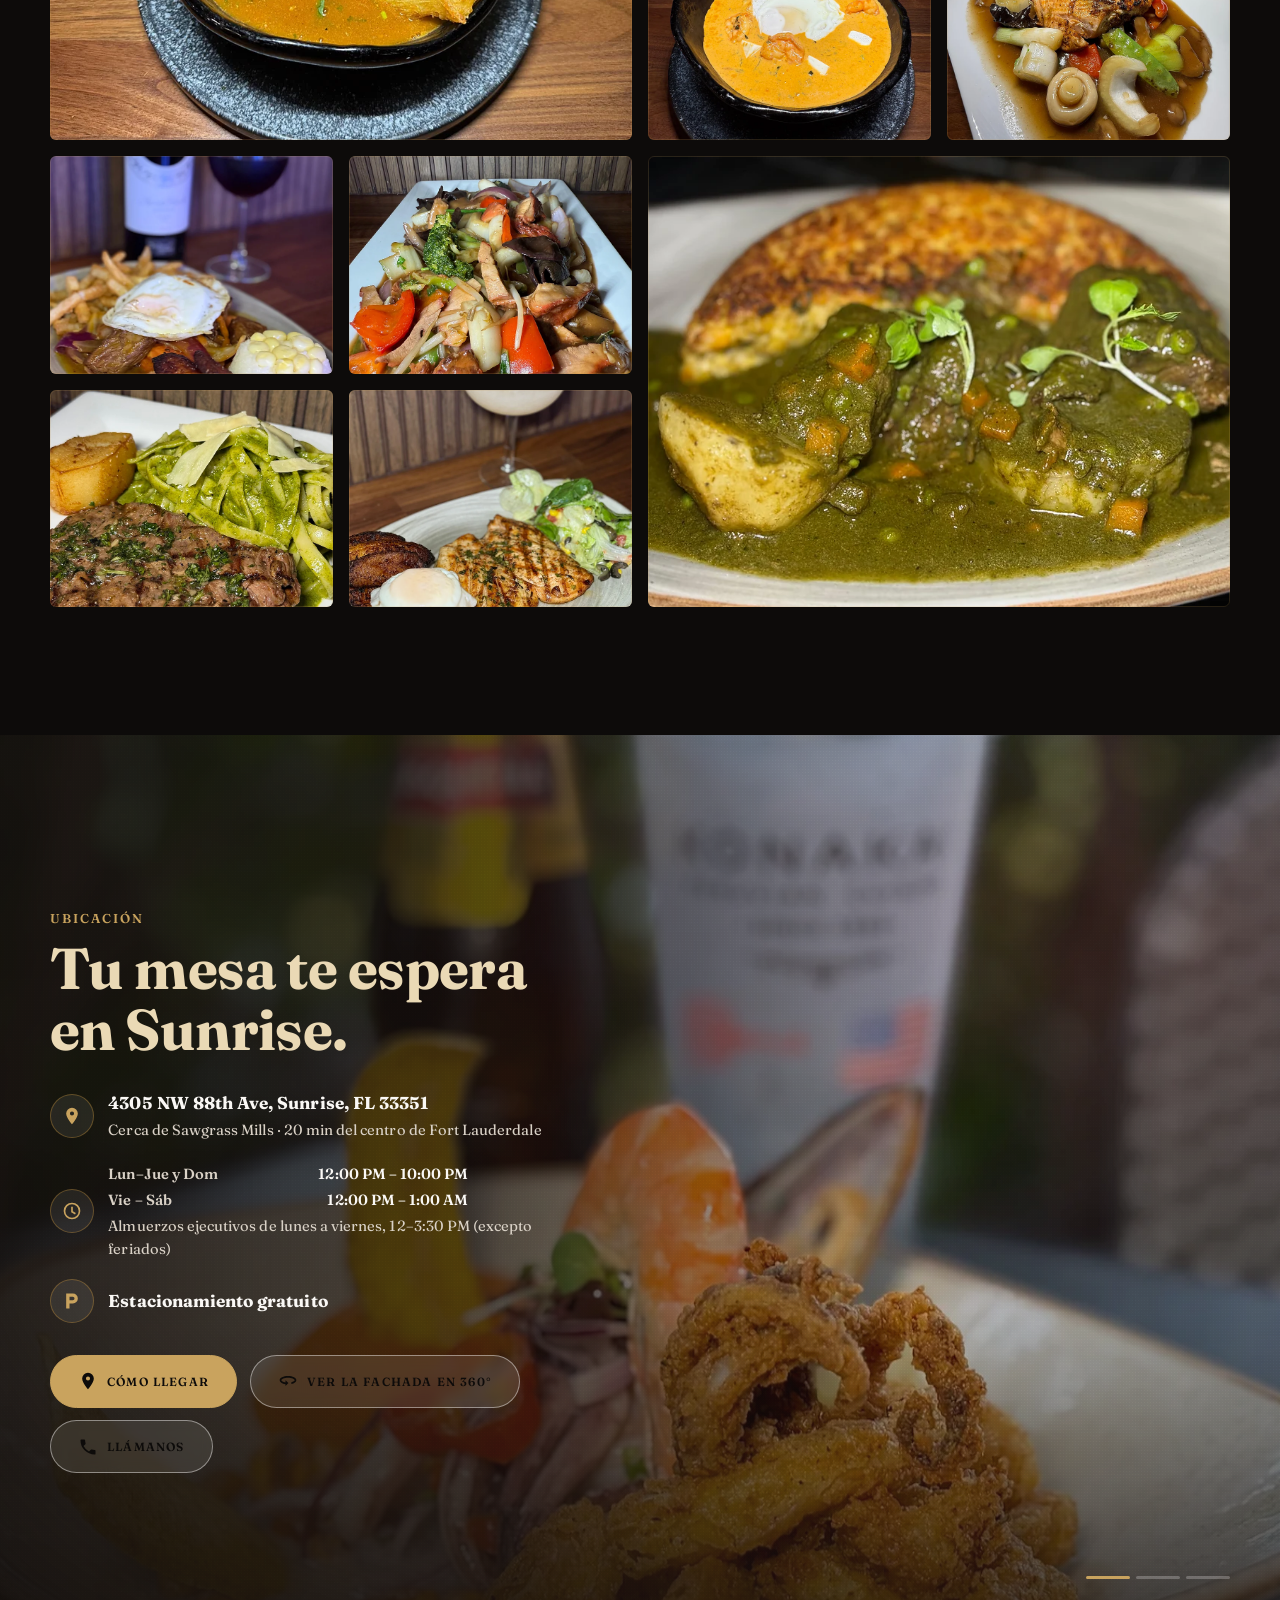
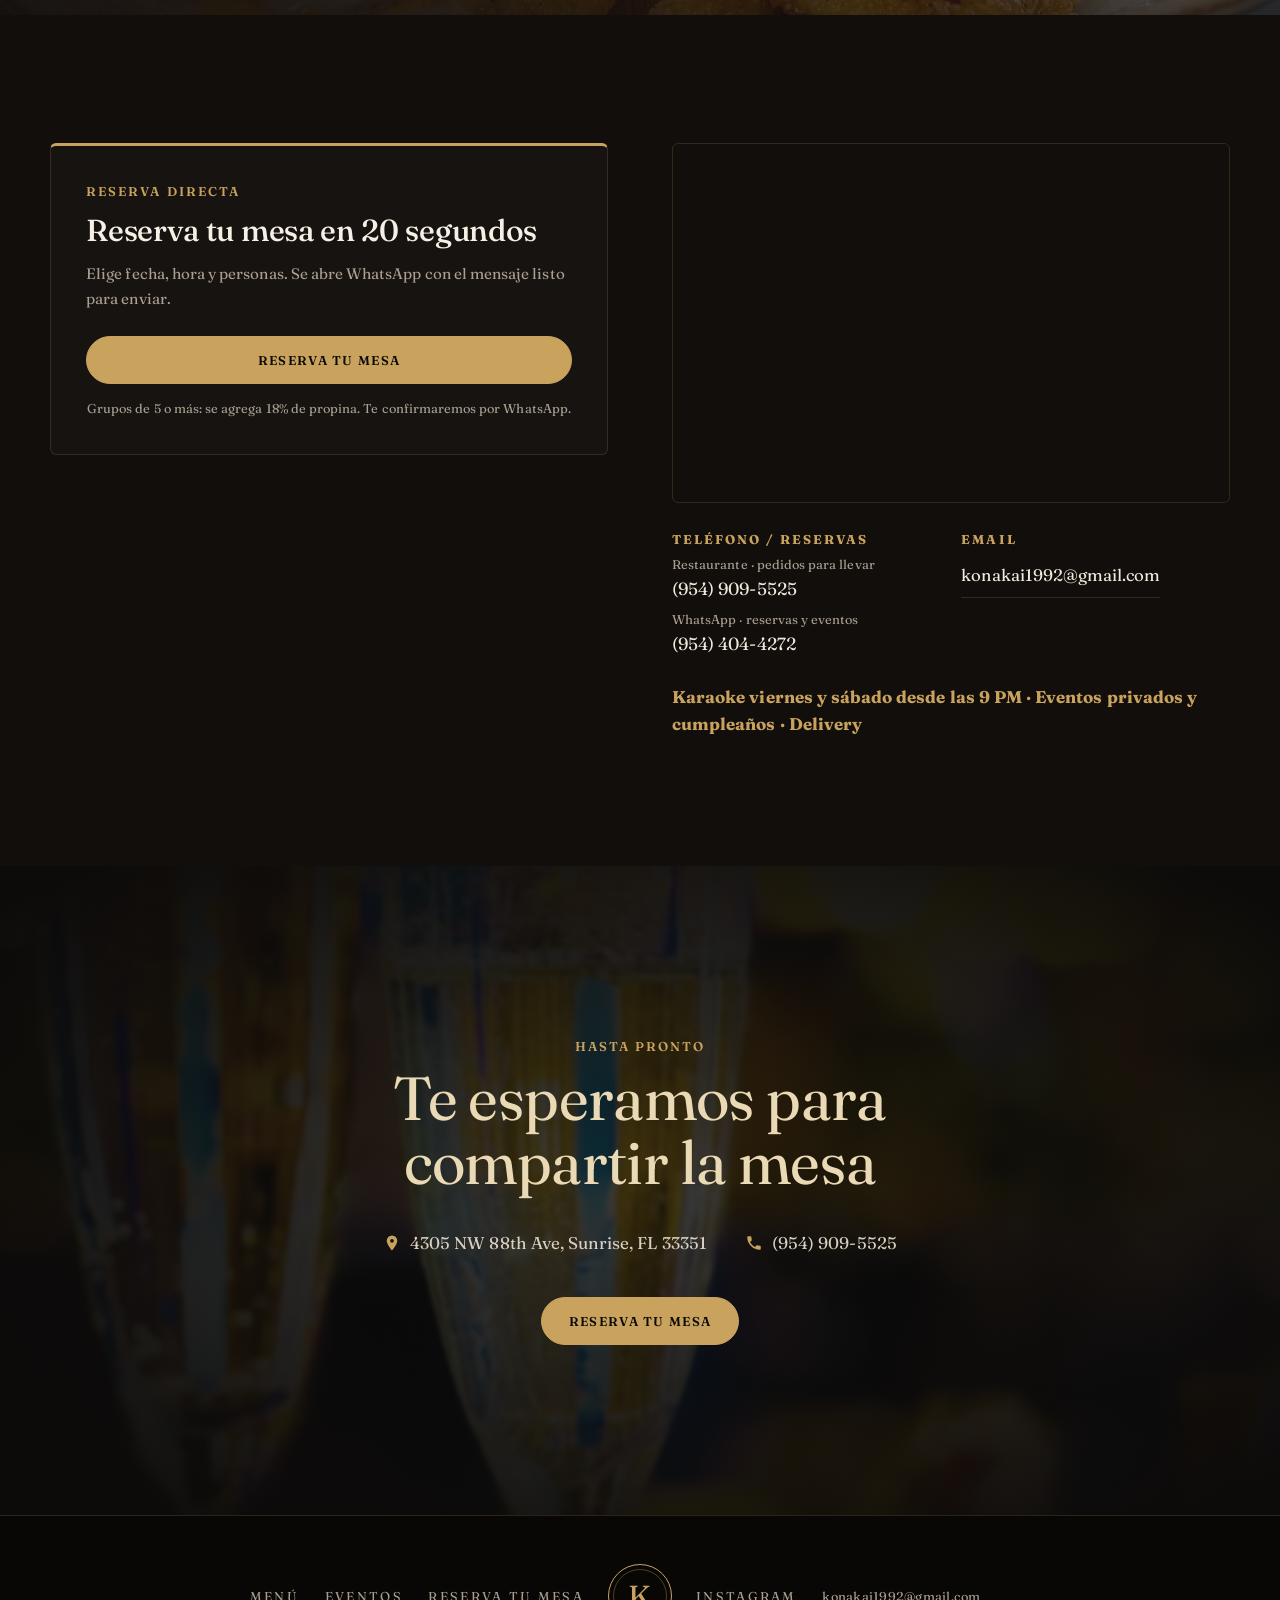
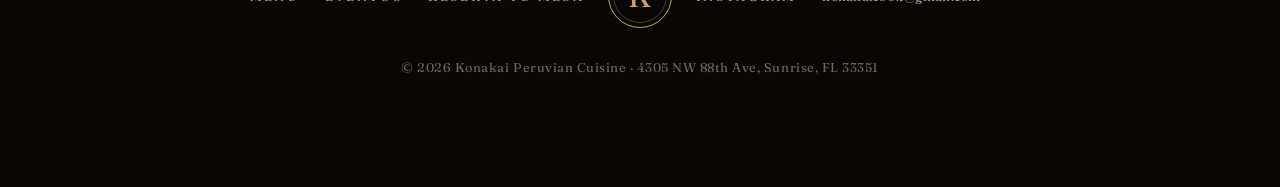
==== commit 69942021: "Textos ES: 'criollos' pasa a 'platos tradicionales'" ====
--- a/es/index.html
+++ b/es/index.html
@@ -130,7 +130,7 @@
       <div class="menu-intro-copy">
         <p class="eyebrow" data-i18n="menu.eyebrow">Sabores que se sienten</p>
         <h2 id="menu-title" data-i18n="menu.title">Nuestra Carta</h2>
-        <p data-i18n="menu.lead">Ceviches curados al momento, clásicos criollos al wok, nuestro famoso chifa y los sabores de la selva. 173 platos, cocinados como lo hace nuestra familia desde 1992.</p>
+        <p data-i18n="menu.lead">Ceviches curados al momento, platos tradicionales al wok, nuestro famoso chifa y los sabores de la selva. 173 platos, cocinados como lo hace nuestra familia desde 1992.</p>
         <div class="hero-ctas">
           <a class="btn btn-ghost js-wa-dep" href="#reserve" data-reserve data-i18n="cta.book">Reserva tu mesa</a>
           <a class="btn btn-ghost" href="/es/menu" data-i18n="menu.full">Ver la carta completa</a>
@@ -166,7 +166,7 @@
       <div class="about-copy">
         <p class="eyebrow" data-i18n="about.eyebrow">La experiencia Konakai</p>
         <h2 id="about-title" data-i18n="about.title">Tres décadas de cocina peruana, una sola familia.</h2>
-        <p data-i18n="about.p1">Konakai es un restaurante familiar desde 1992. Cocinamos todo el Perú: ceviches de la costa, clásicos criollos como el lomo saltado y el ají de gallina, y el chifa, la cocina peruano-china al wok que nos hizo conocidos.</p>
+        <p data-i18n="about.p1">Konakai es un restaurante familiar desde 1992. Cocinamos todo el Perú: ceviches de la costa, platos tradicionales como el lomo saltado y el ají de gallina, y el chifa, la cocina peruano-china al wok que nos hizo conocidos.</p>
         <p data-i18n="about.p2">Pescado fresco, ají peruano de verdad y recetas de casa. Un ambiente cálido y familiar para cumpleaños, almuerzos de domingo y cenas largas con amigos.</p>
         <ul class="pillars">
           <li><strong data-i18n="pill.1.t">Especialistas en chifa</strong><span data-i18n="pill.1.p">Arroz chaufa y saltados al wok con el verdadero sabor ahumado.</span></li>
--- a/styles.css
+++ b/styles.css
@@ -901,3 +901,23 @@
 .brand-sub { font-size: .62rem; letter-spacing: .32em; text-transform: uppercase; color: #CFC4B4; font-weight: 500; }
 .h1-brand2 { font-family: var(--font); font-weight: 400; font-size: clamp(1.4rem, 3.6vw, 2.6rem); letter-spacing: .14em; text-transform: uppercase; color: #EAD9B5; margin-top: -.2rem; }
 @media (max-width: 400px) { .brand-name { font-size: 1.2rem; } .brand-sub { font-size: .56rem; letter-spacing: .24em; } }
+
+/* ===== HERO: foto protagonista (texto arriba sobre el fondo desenfocado, plato limpio abajo) ===== */
+.hero { align-items: start; padding: clamp(96px, 13vh, 130px) 0 0; }
+.hero img { filter: none; object-position: center 78%; }
+.hero::after { background: linear-gradient(180deg, rgba(13,11,10,.88) 0%, rgba(13,11,10,.62) 30%, rgba(13,11,10,.18) 52%, rgba(13,11,10,0) 64%, rgba(13,11,10,0) 88%, #0D0B0A 100%); }
+.hero h1 { margin-bottom: .9rem; gap: .35rem; }
+.hero .h1-brand { font-size: clamp(3.2rem, 8.5vw, 6.4rem); }
+.hero .hero-status { margin-bottom: 1.1rem; }
+.hero .rating-pill { margin: 0; }
+.hero-copy { text-shadow: 0 2px 18px rgba(0,0,0,.55); }
+@media (max-width: 640px) {
+  .hero img { object-position: 60% 82%; }
+  .hero::after { background: linear-gradient(180deg, rgba(13,11,10,.9) 0%, rgba(13,11,10,.7) 38%, rgba(13,11,10,.15) 62%, rgba(13,11,10,0) 72%, rgba(13,11,10,0) 90%, #0D0B0A 100%); }
+}
+@media (min-width: 641px) and (max-height: 780px) {
+  .hero { padding-top: 84px; }
+  .hero img { object-position: center 92%; }
+  .hero .h1-brand { font-size: clamp(3rem, 7vw, 5.2rem); }
+  .hero .h1-brand2 { font-size: clamp(1.2rem, 2.6vw, 2rem); }
+}
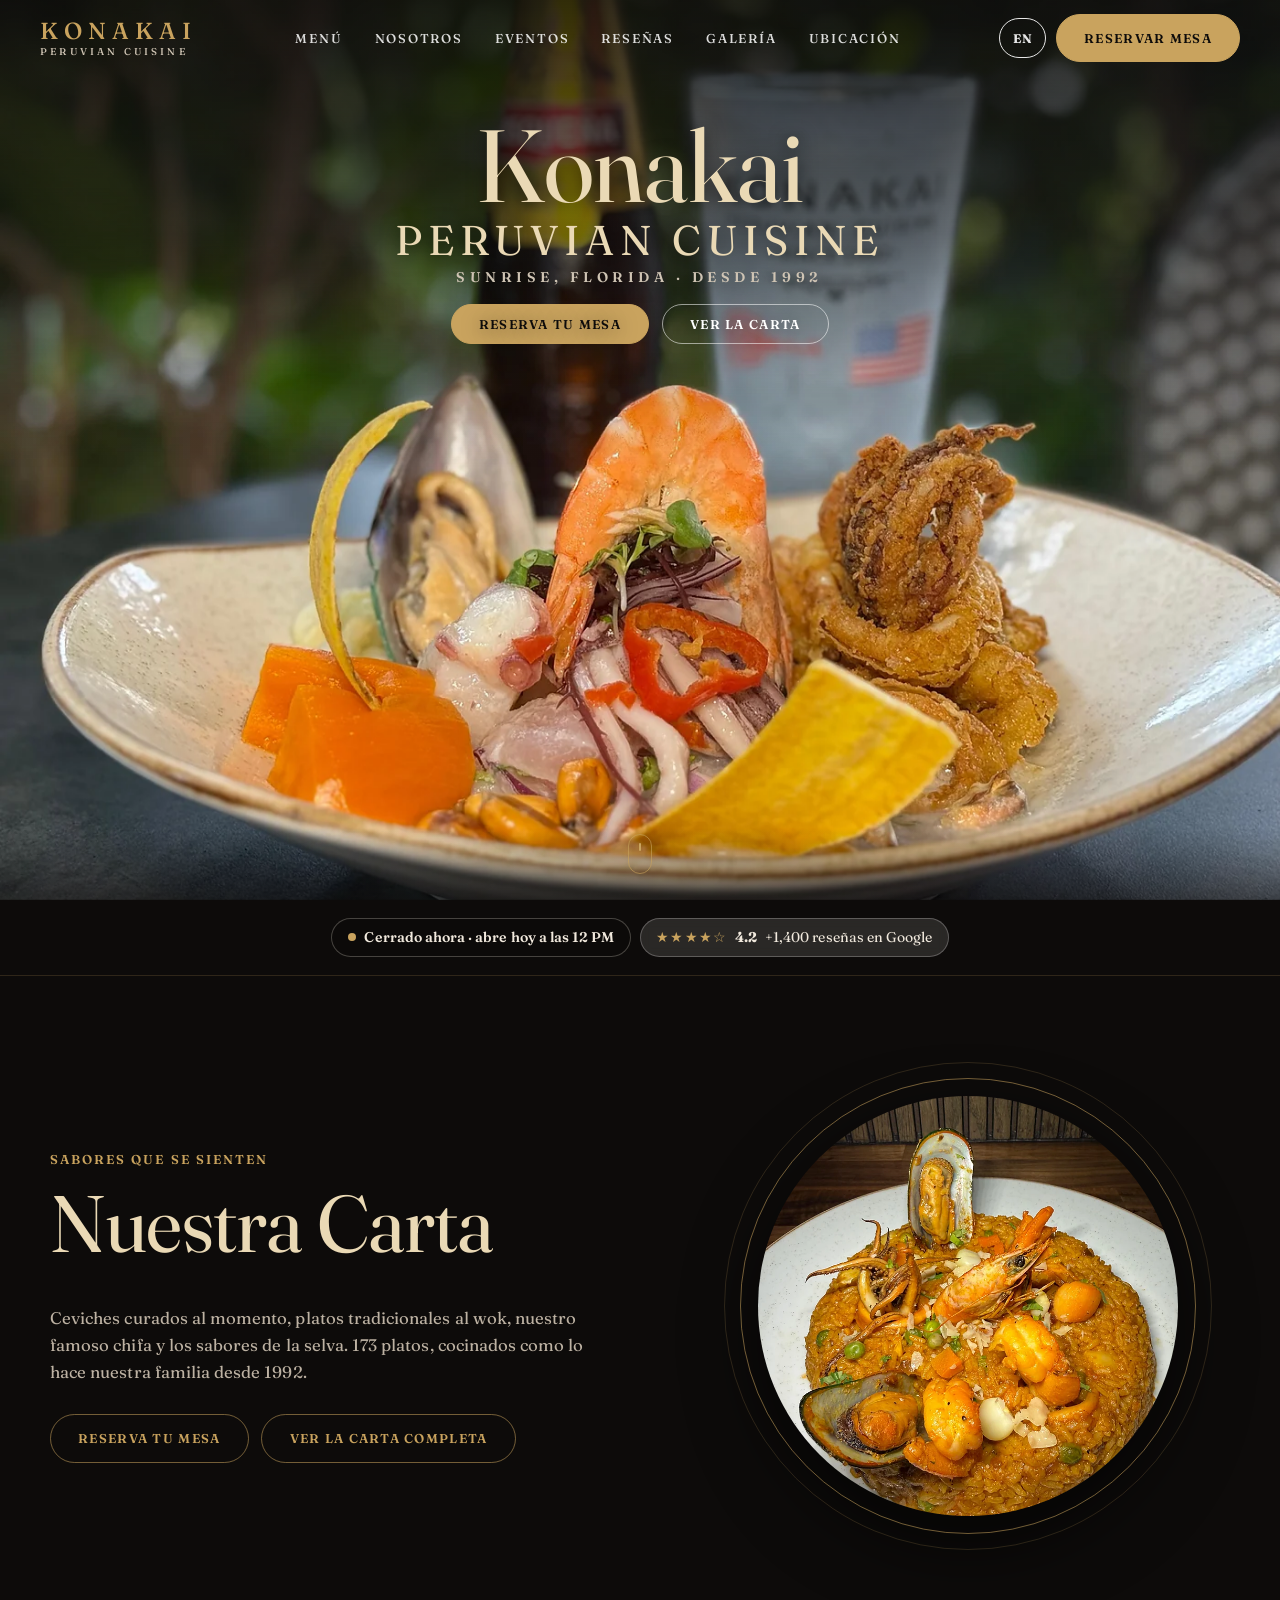
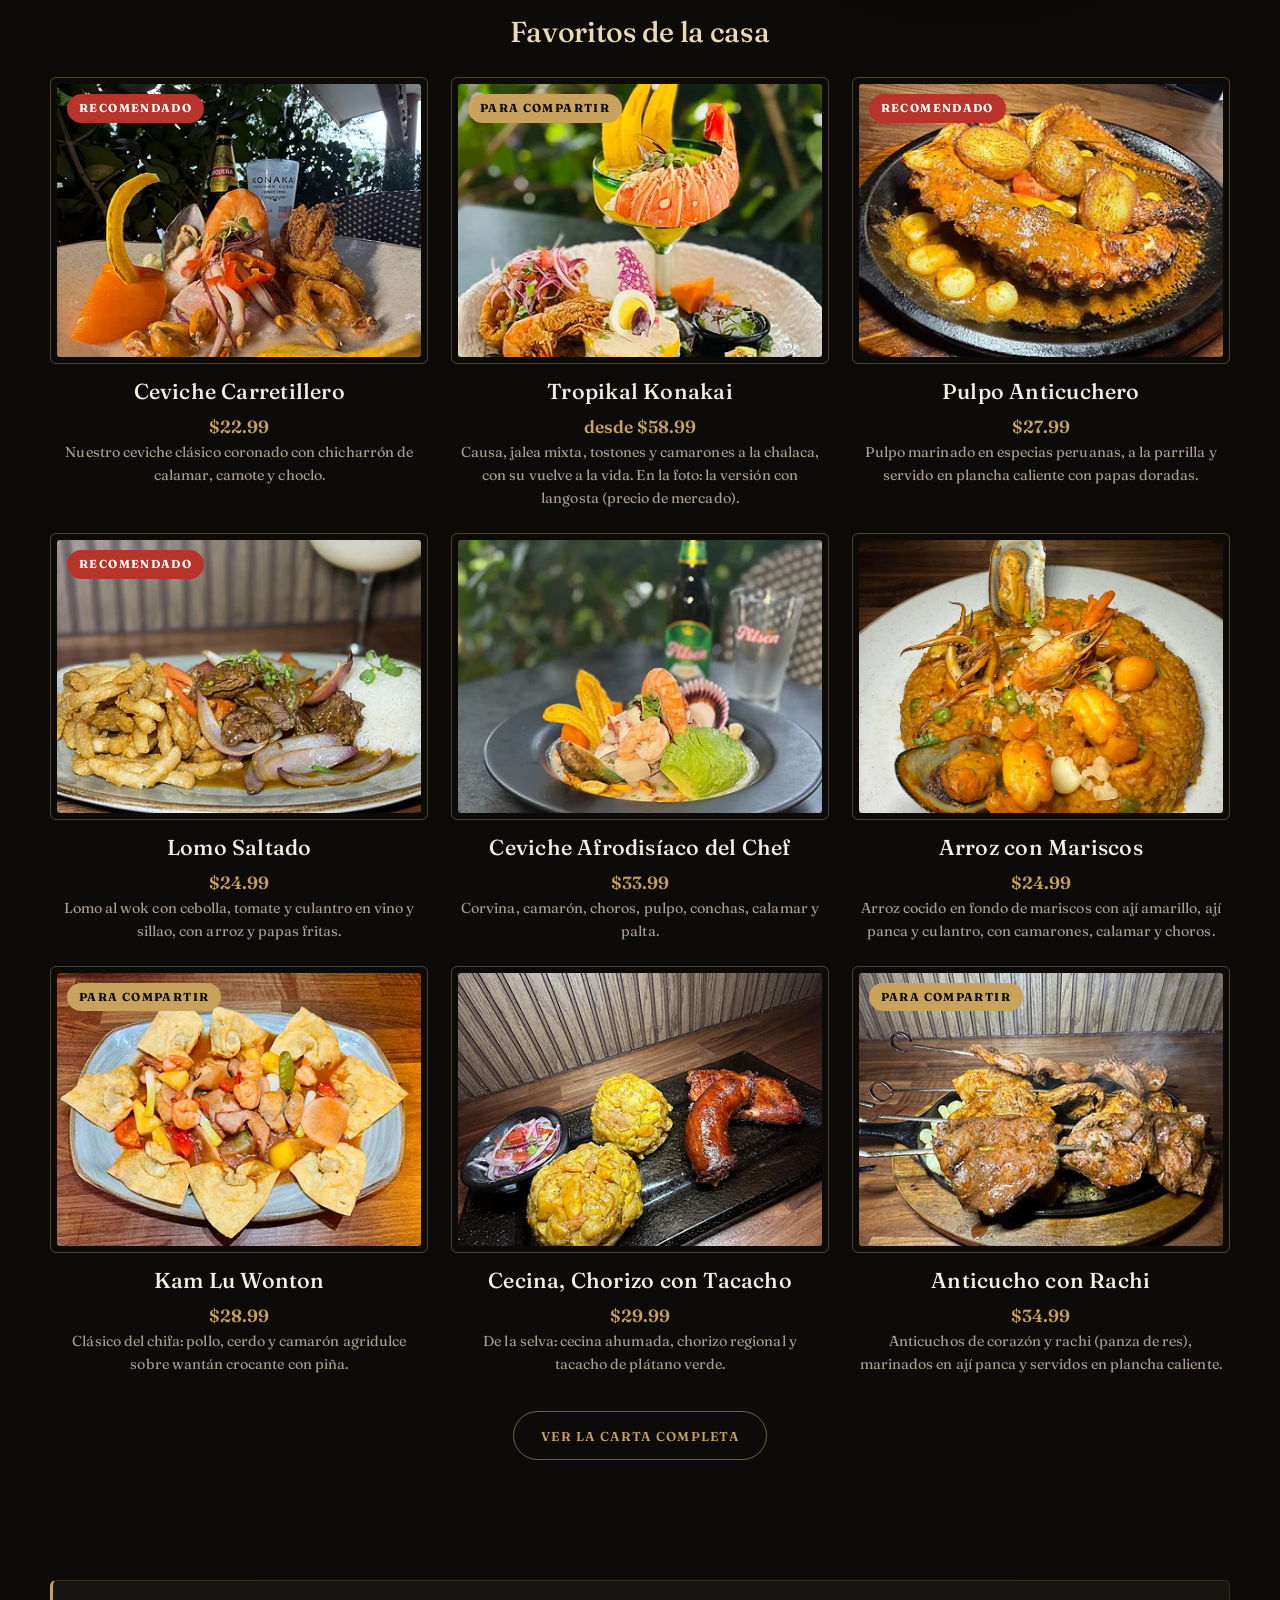
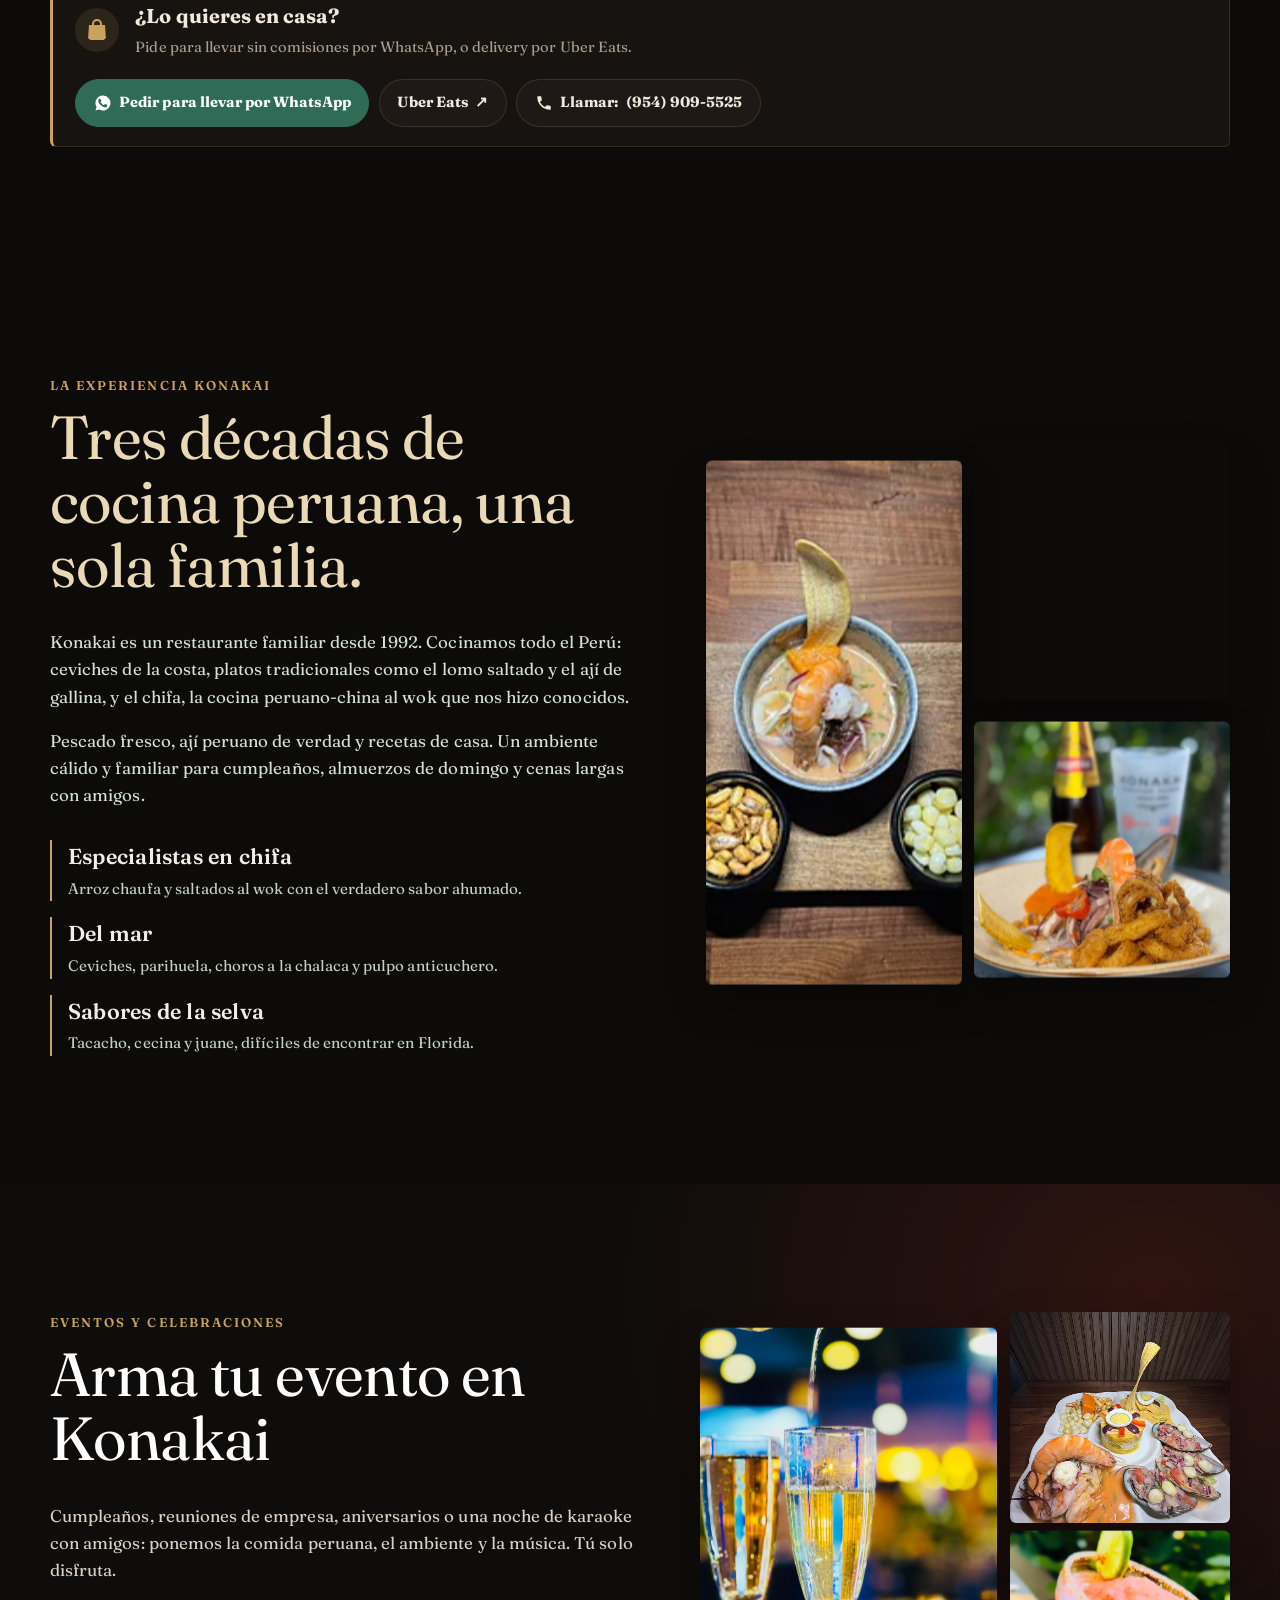
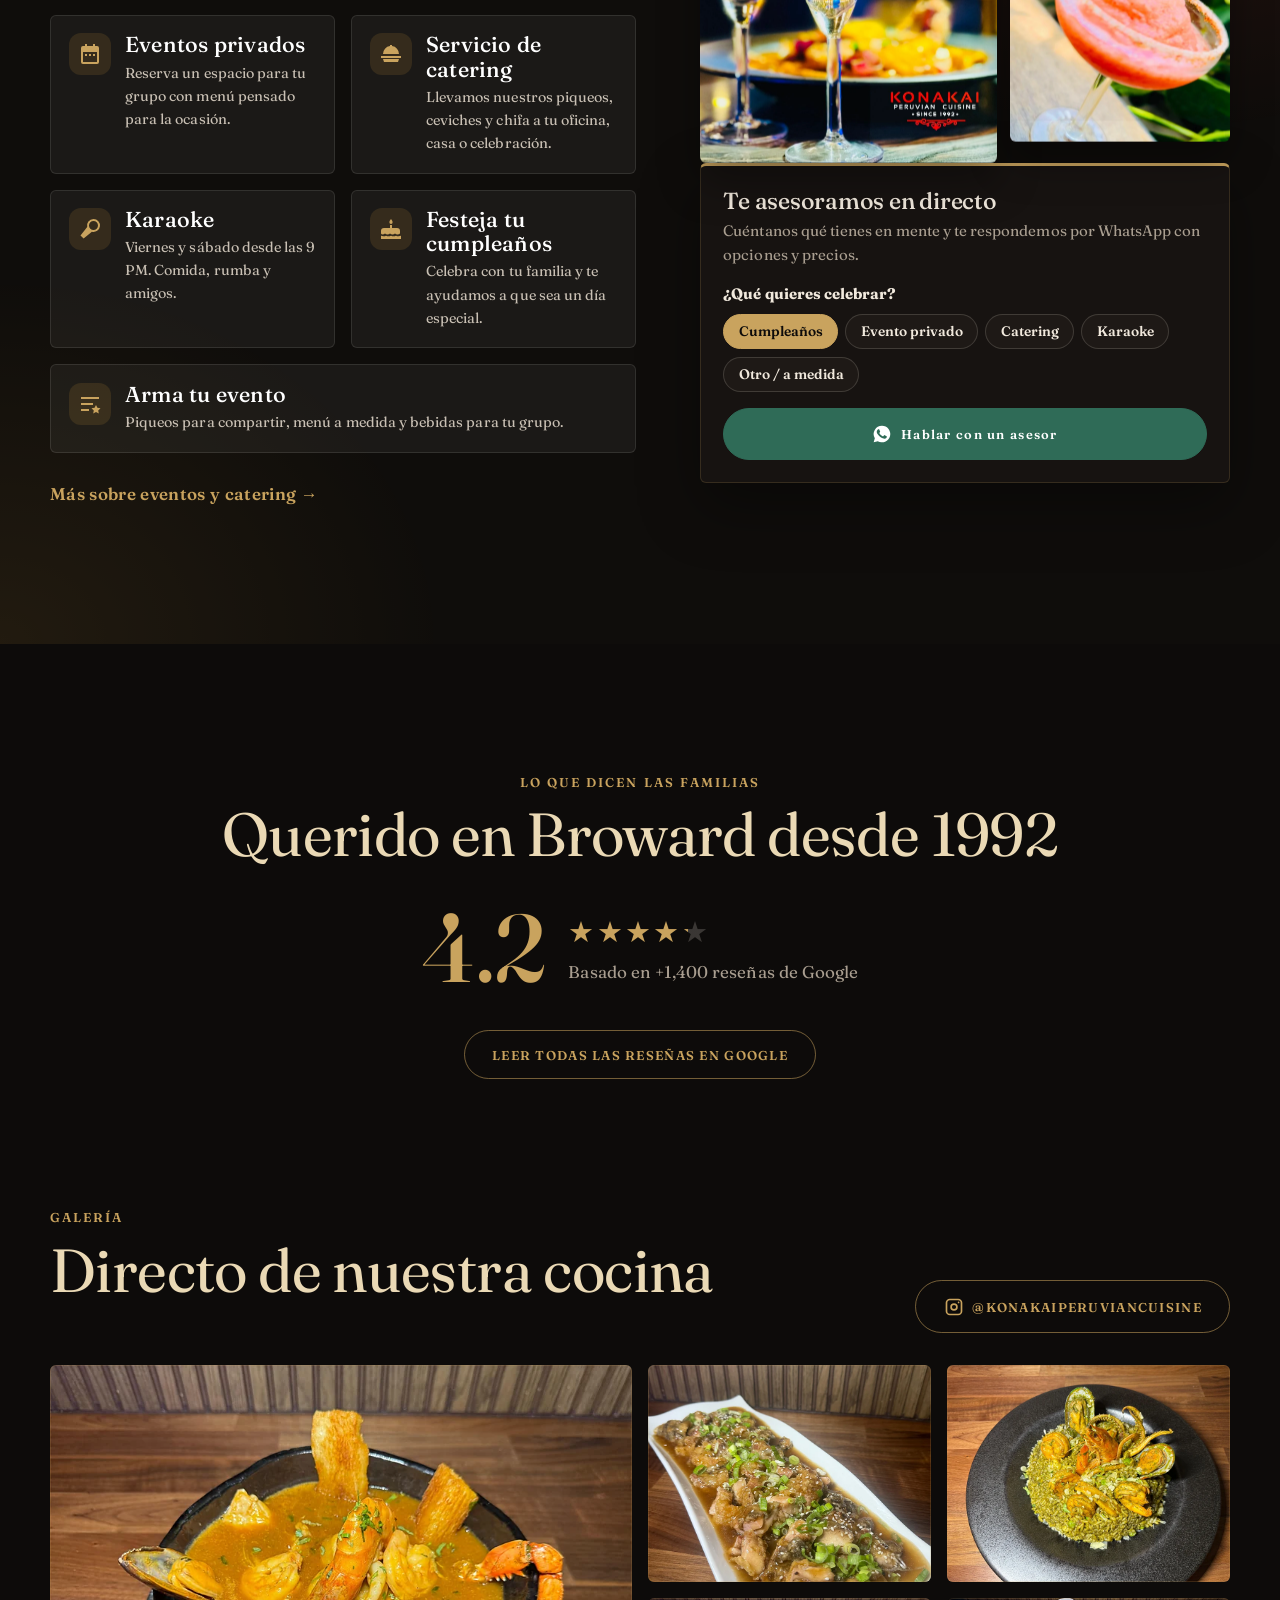
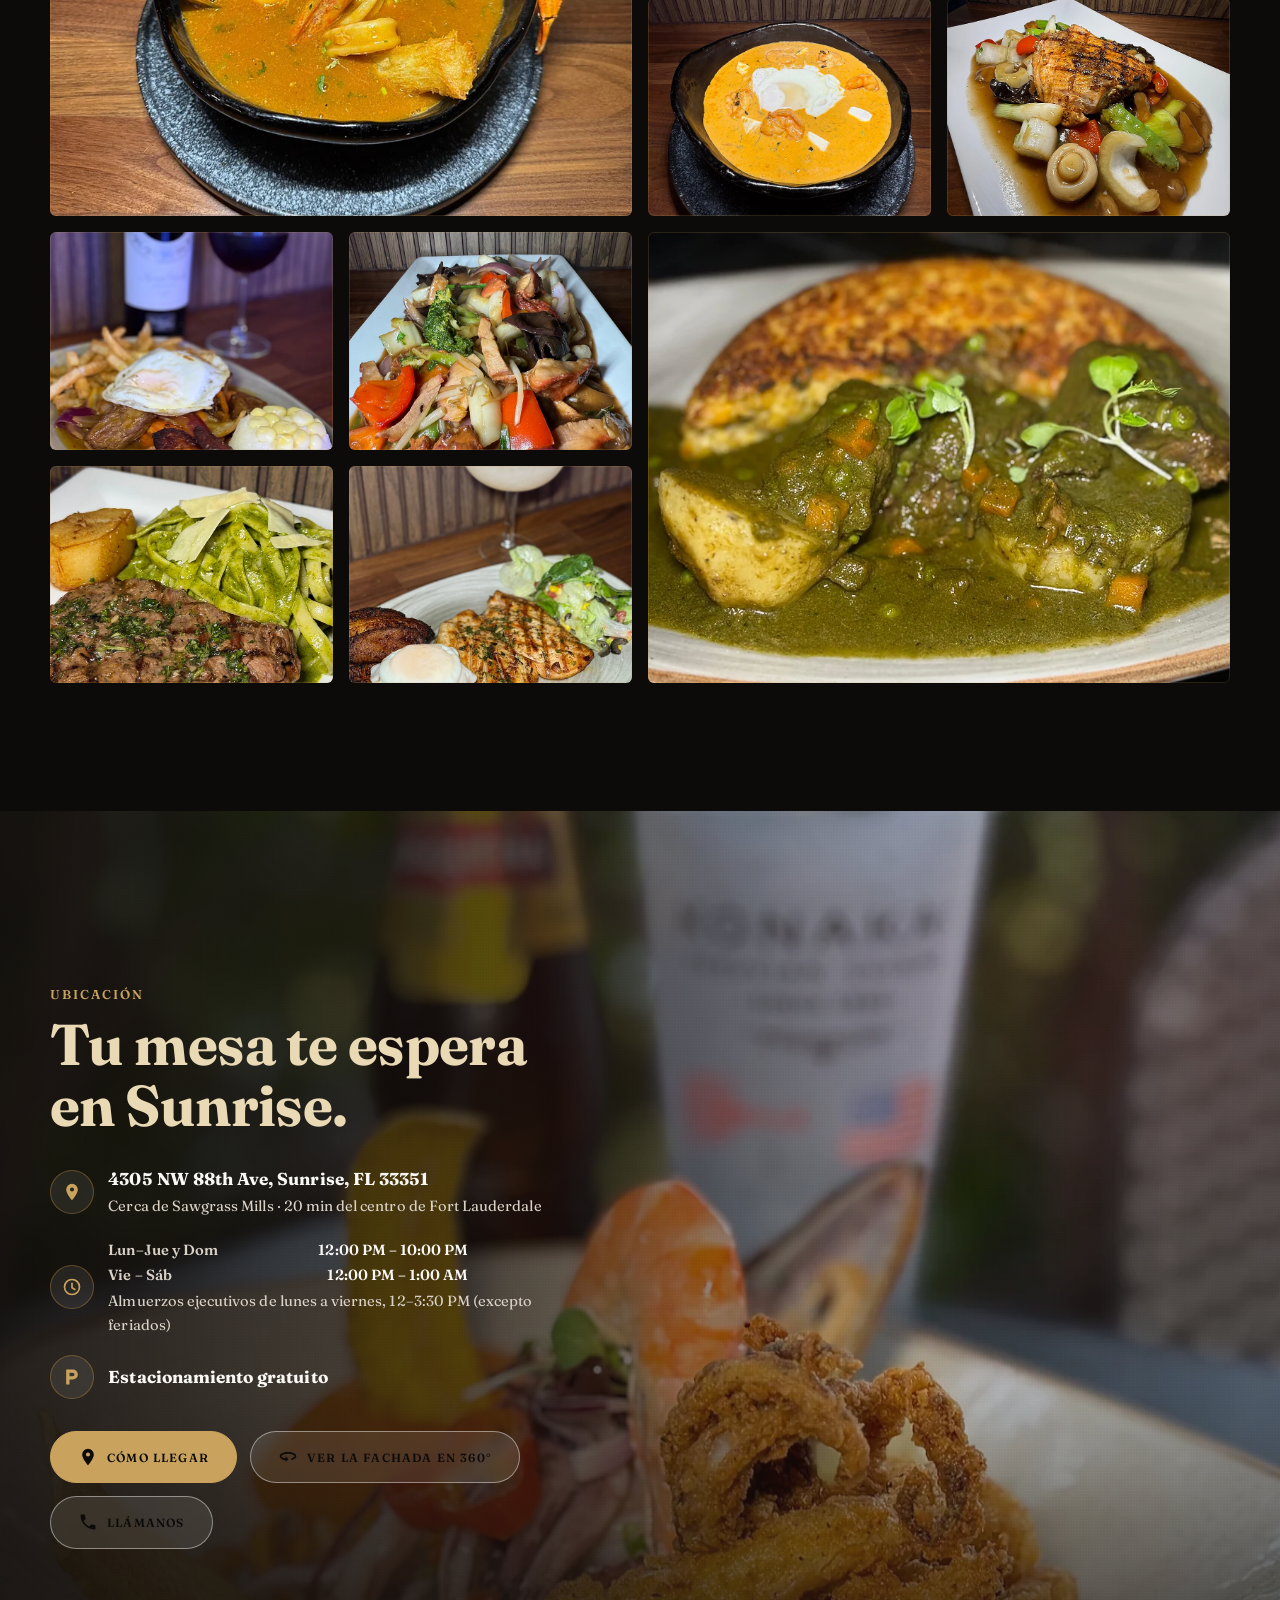
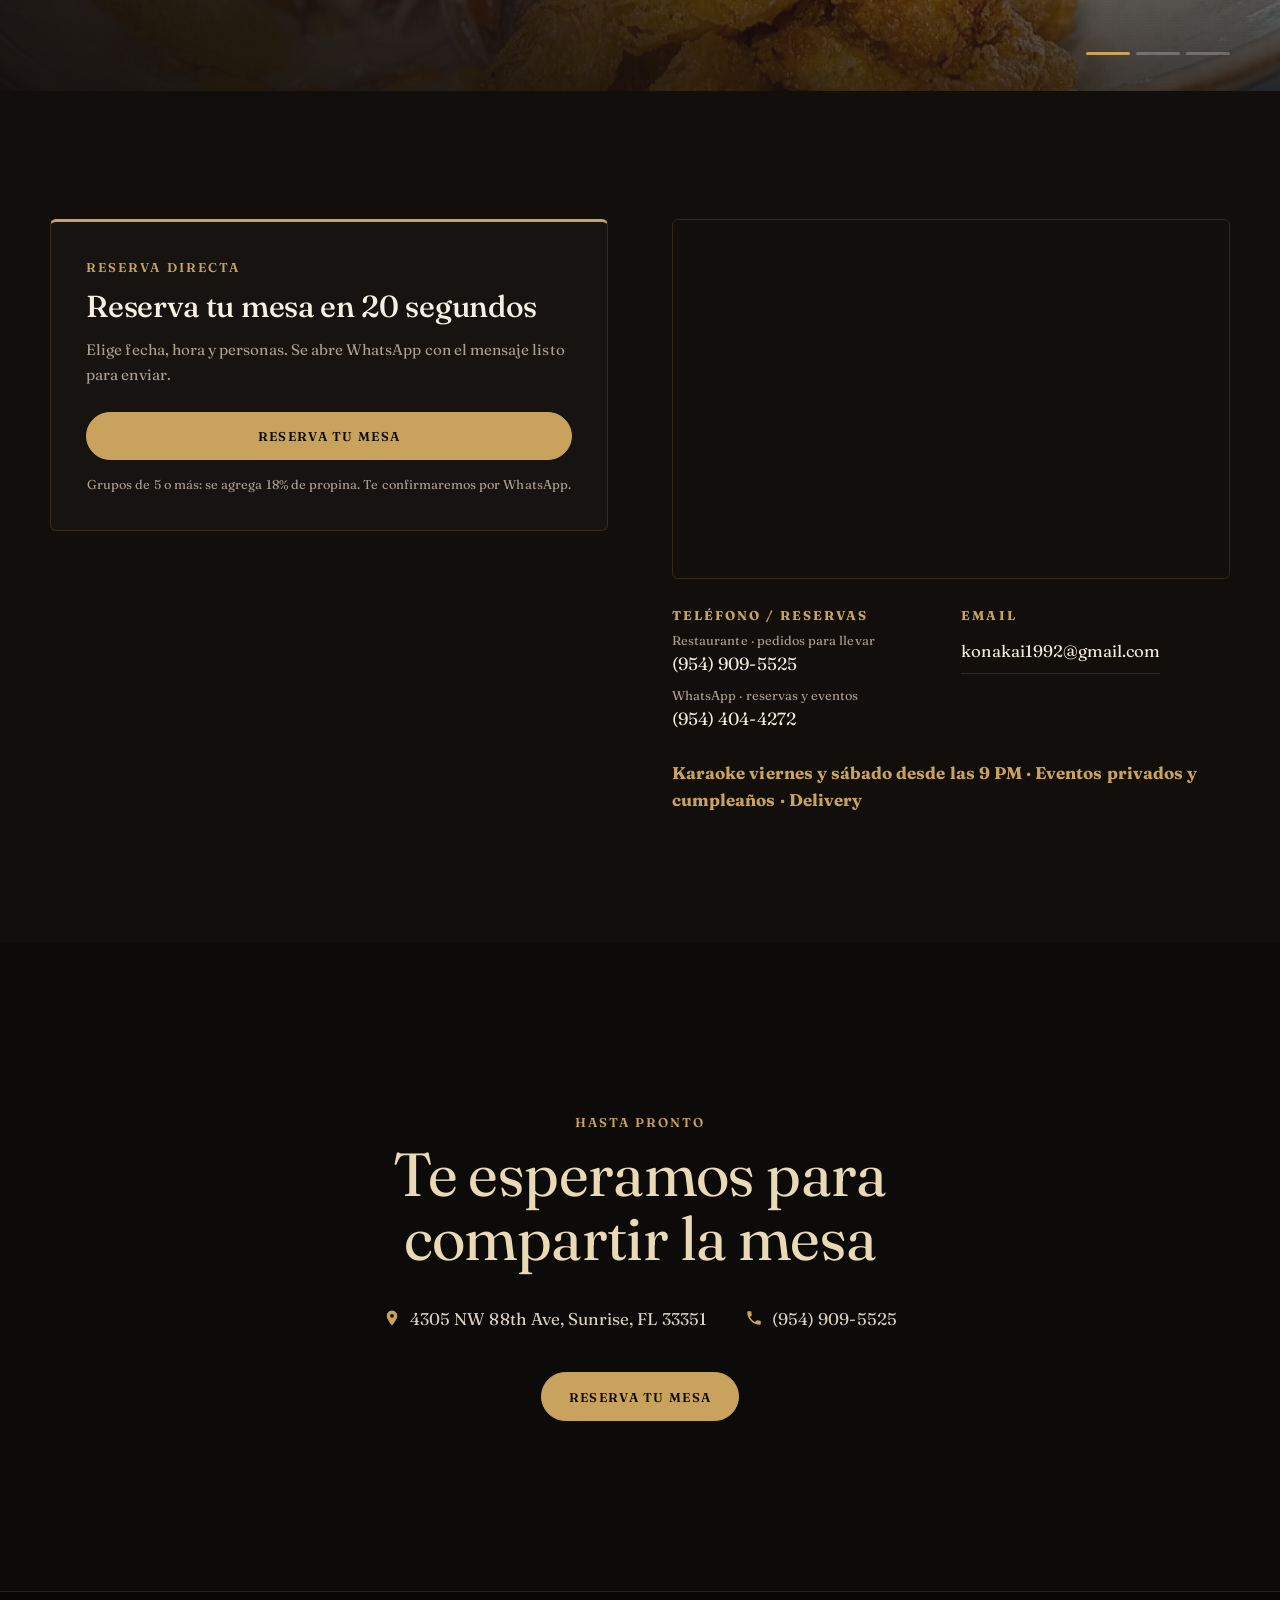
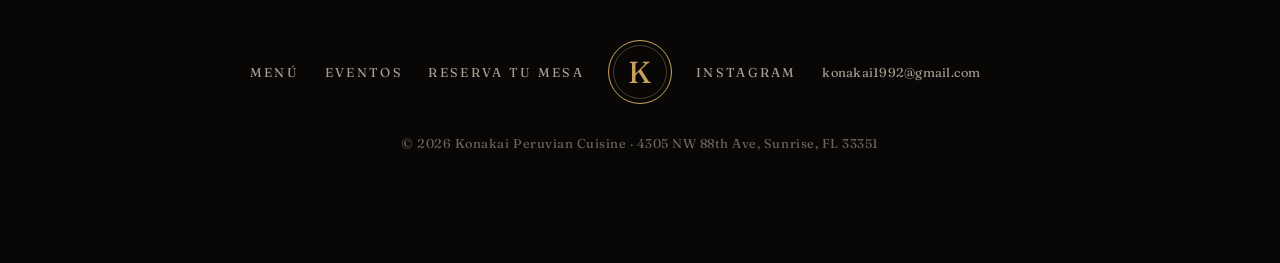
==== commit 320b8113: "Portada: hero solo con nombre y botones; estado y reseñas en franja debajo de la foto" ====
--- a/es/index.html
+++ b/es/index.html
@@ -108,14 +108,6 @@
     </picture>
     <div class="hero-copy">
       <h1 id="hero-title"><span class="h1-brand">Konakai</span><span class="h1-brand2">Peruvian Cuisine</span><span class="h1-sub" data-i18n="hero.sub">Sunrise, Florida · desde 1992</span></h1>
-      <div class="hero-status">
-        <span class="open-chip js-open-chip" hidden><i aria-hidden="true"></i><span></span></span>
-        <a class="rating-pill" href="#reviews">
-        <span class="stars" aria-hidden="true">★★★★☆</span>
-        <strong>4.2</strong>
-        <span data-i18n="hero.rating">+1,400 reseñas en Google</span>
-        </a>
-      </div>
       <div class="hero-ctas">
         <a class="btn js-wa-dep" href="#reserve" data-reserve data-i18n="cta.book">Reserva tu mesa</a>
         <a class="btn btn-ghost" href="#menu" data-i18n="cta.menu">Ver la carta</a>
@@ -123,6 +115,16 @@
     </div>
     <a class="scroll-cue" href="#menu" aria-label="Scroll"><span></span></a>
   </section>
+  <div class="hero-strip">
+    <div class="hero-status">
+      <span class="open-chip js-open-chip" hidden><i aria-hidden="true"></i><span></span></span>
+      <a class="rating-pill" href="#reviews">
+      <span class="stars" aria-hidden="true">★★★★☆</span>
+      <strong>4.2</strong>
+      <span data-i18n="hero.rating">+1,400 reseñas en Google</span>
+      </a>
+    </div>
+  </div>
 
   <!-- 3. PLATOS ESTRELLA -->
   <section class="menu wrap" id="menu" aria-labelledby="menu-title">
--- a/styles.css
+++ b/styles.css
@@ -921,3 +921,24 @@
   .hero .h1-brand { font-size: clamp(3rem, 7vw, 5.2rem); }
   .hero .h1-brand2 { font-size: clamp(1.2rem, 2.6vw, 2rem); }
 }
+
+/* ===== HERO limpio: solo nombre + botones sobre la foto; estado y reseñas en una franja debajo ===== */
+.hero .h1-sub { margin-top: .1rem; }
+.hero h1 { margin-bottom: 1.1rem; }
+.hero .hero-ctas .btn { padding-block: .7rem; }
+.hero-strip { background: #0D0B0A; border-bottom: 1px solid rgba(201,163,94,.18); padding: 18px 16px; }
+.hero-strip .hero-status { margin: 0; }
+.hero-strip .rating-pill { margin: 0; }
+.hero::after { background: linear-gradient(180deg, rgba(13,11,10,.85) 0%, rgba(13,11,10,.55) 26%, rgba(13,11,10,.12) 42%, rgba(13,11,10,0) 52%, rgba(13,11,10,0) 92%, rgba(13,11,10,.6) 100%); }
+.hero img { object-position: center 88%; }
+@media (max-width: 640px) {
+  .hero img { object-position: 60% 92%; }
+  .hero::after { background: linear-gradient(180deg, rgba(13,11,10,.88) 0%, rgba(13,11,10,.6) 30%, rgba(13,11,10,.1) 48%, rgba(13,11,10,0) 58%, rgba(13,11,10,0) 92%, rgba(13,11,10,.6) 100%); }
+}
+@media (min-width: 641px) and (max-height: 780px) { .hero img { object-position: center 100%; } }
+@media (min-width: 641px) and (max-height: 780px) {
+  .hero { padding-top: 72px; }
+  .hero .h1-brand { font-size: clamp(2.8rem, 5.6vw, 4.2rem); }
+  .hero .h1-brand2 { font-size: clamp(1.1rem, 2vw, 1.6rem); }
+  .hero h1 { gap: .2rem; margin-bottom: .8rem; }
+}
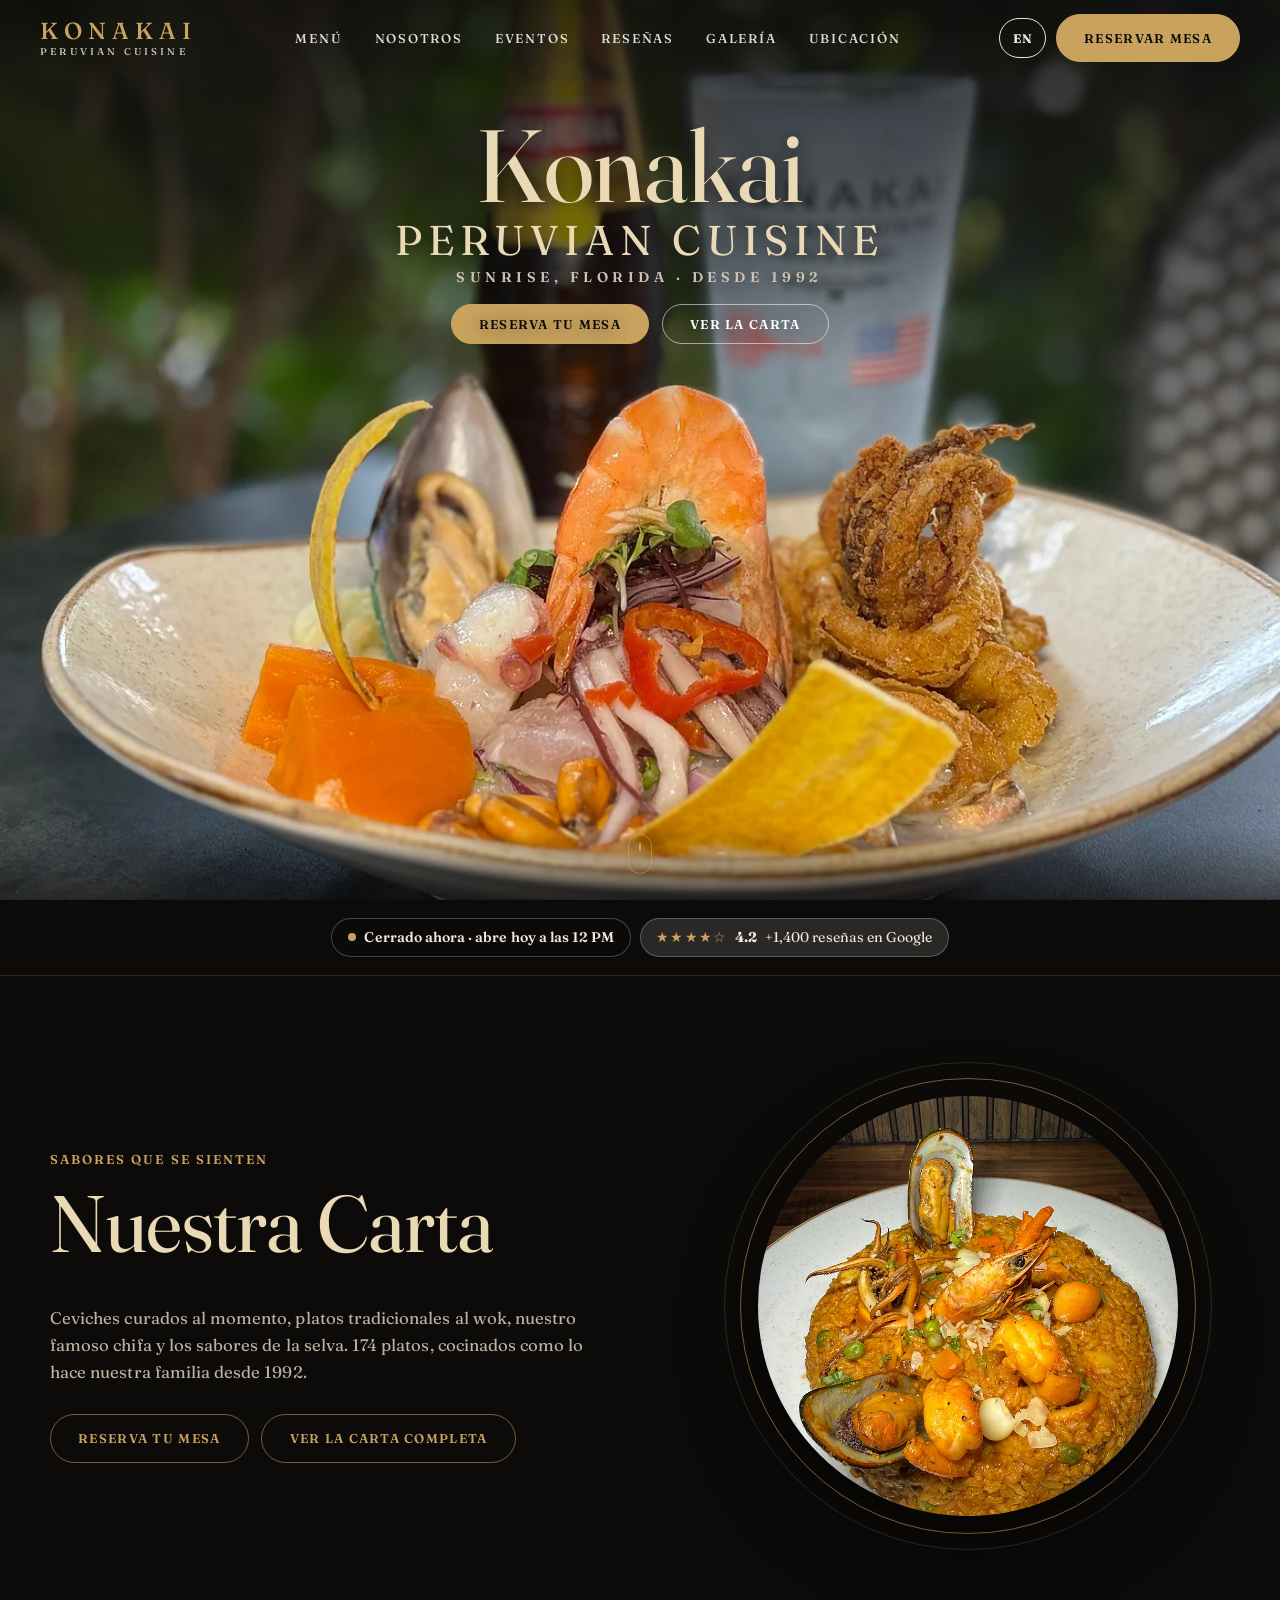
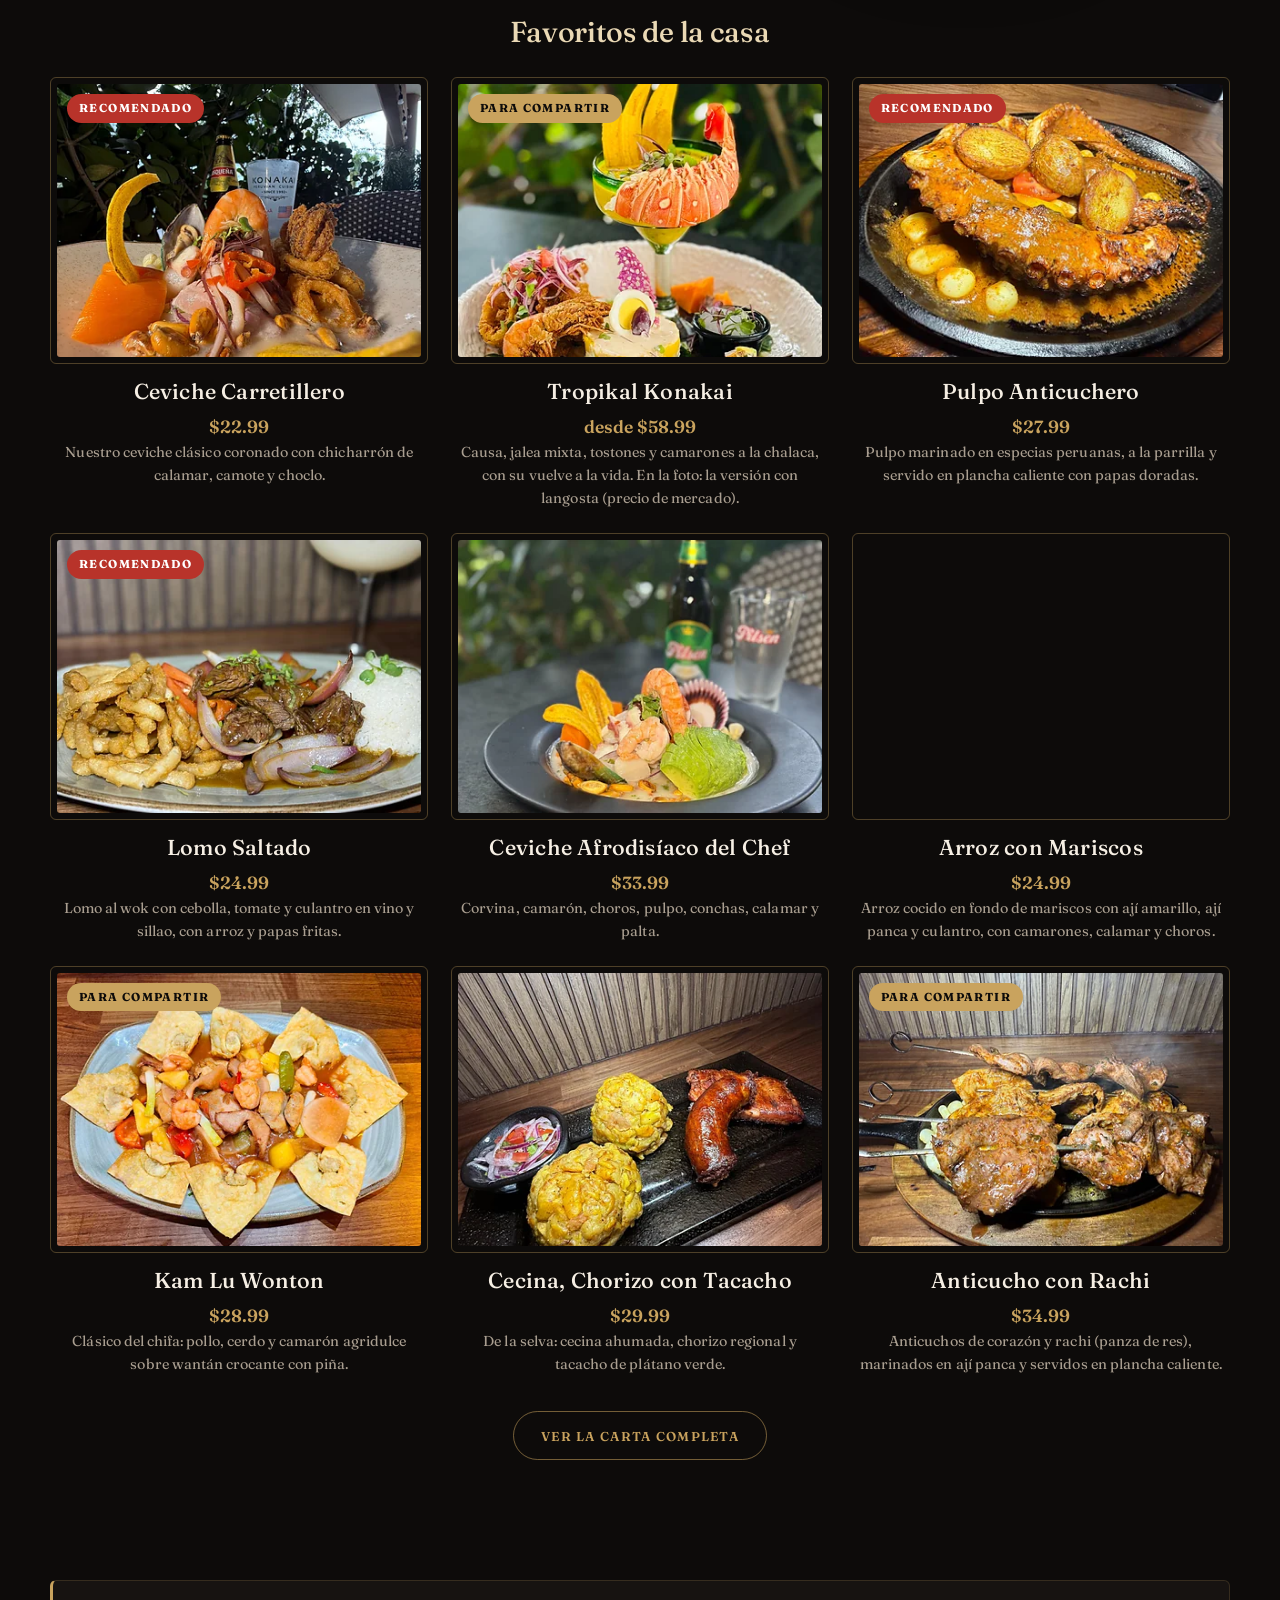
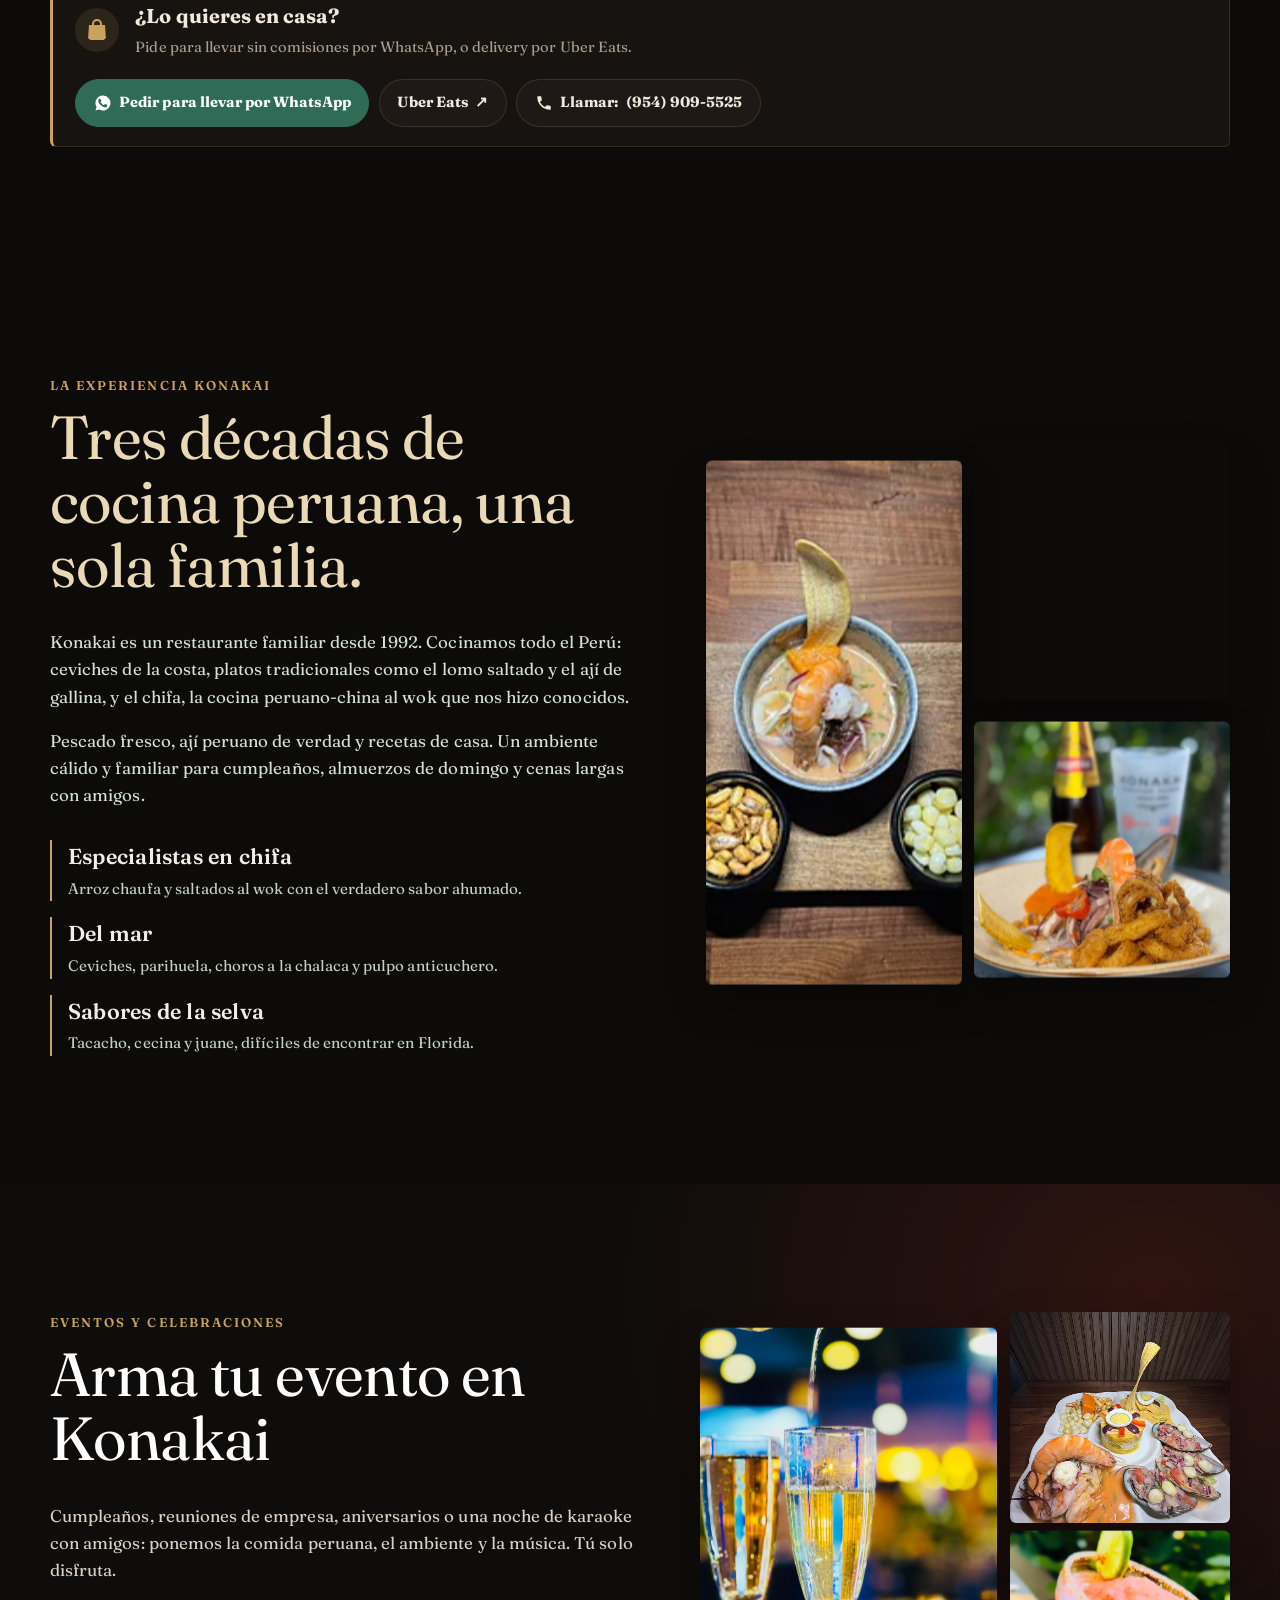
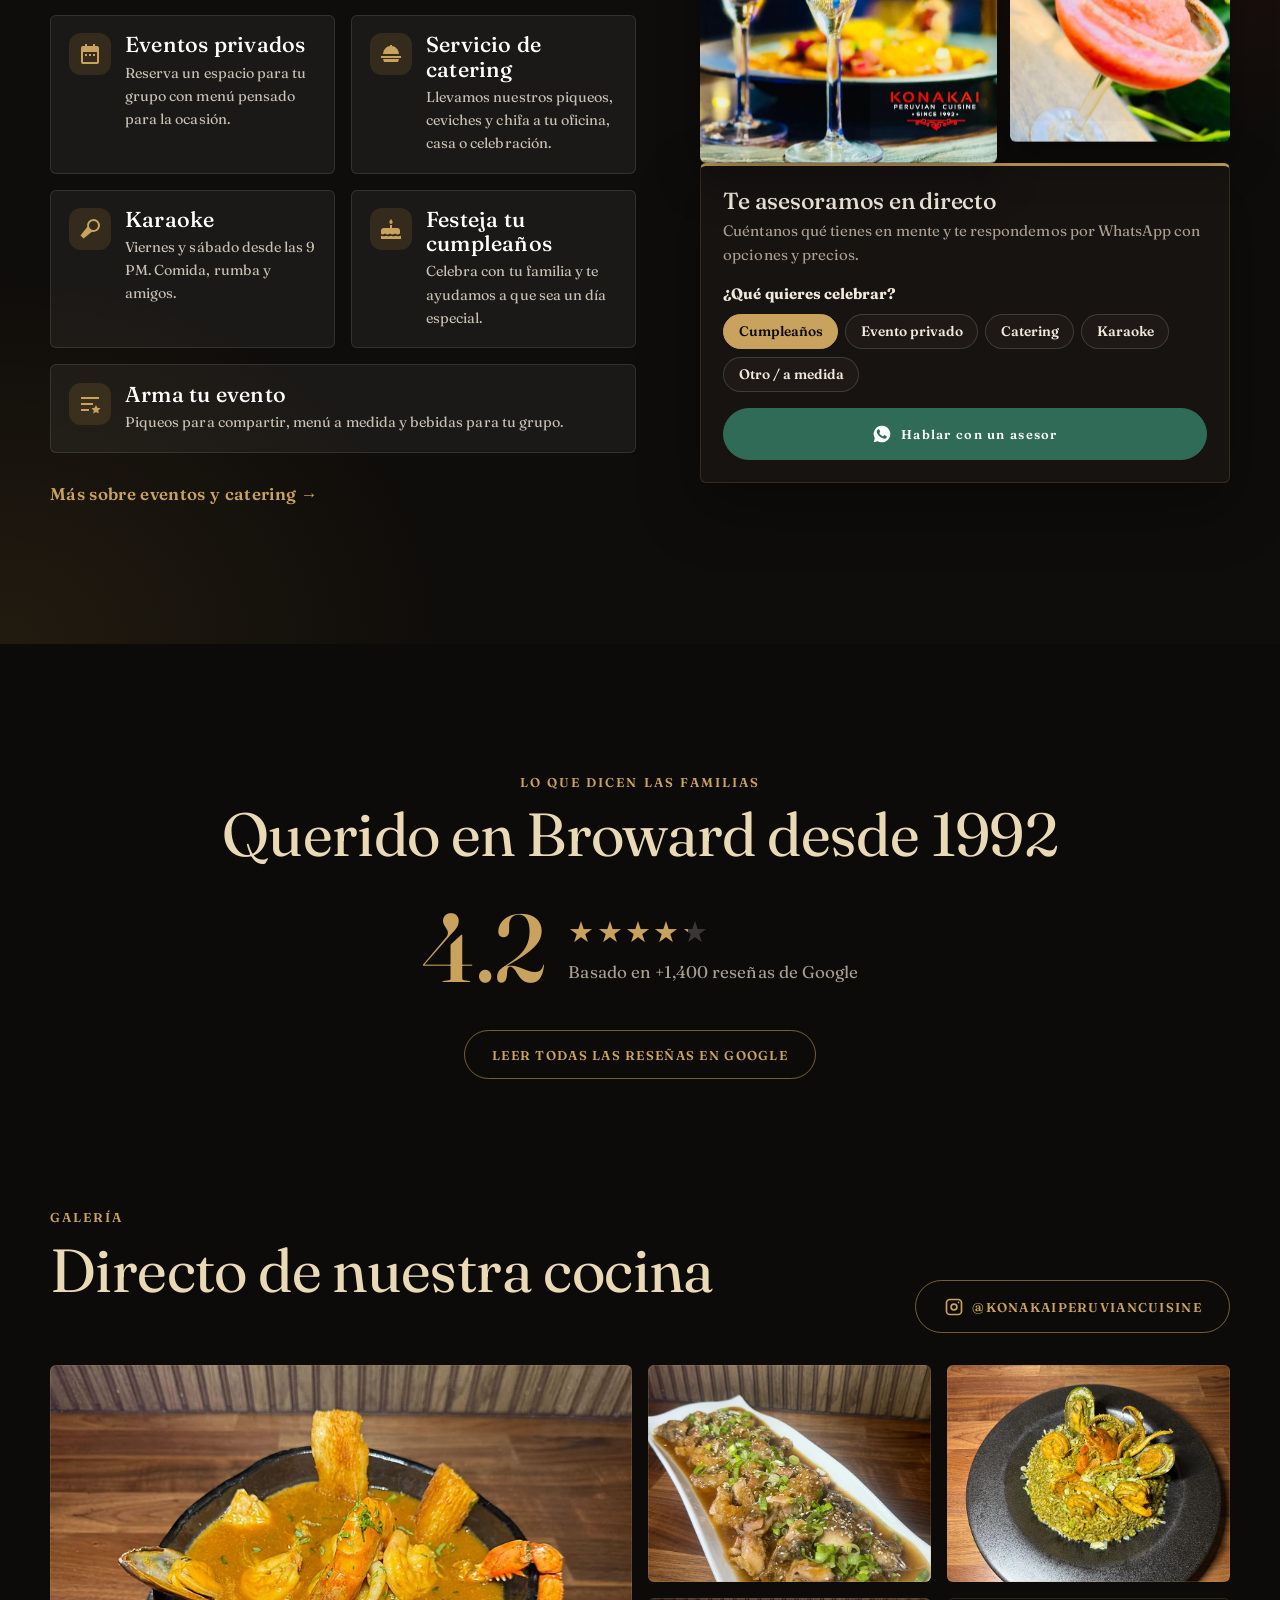
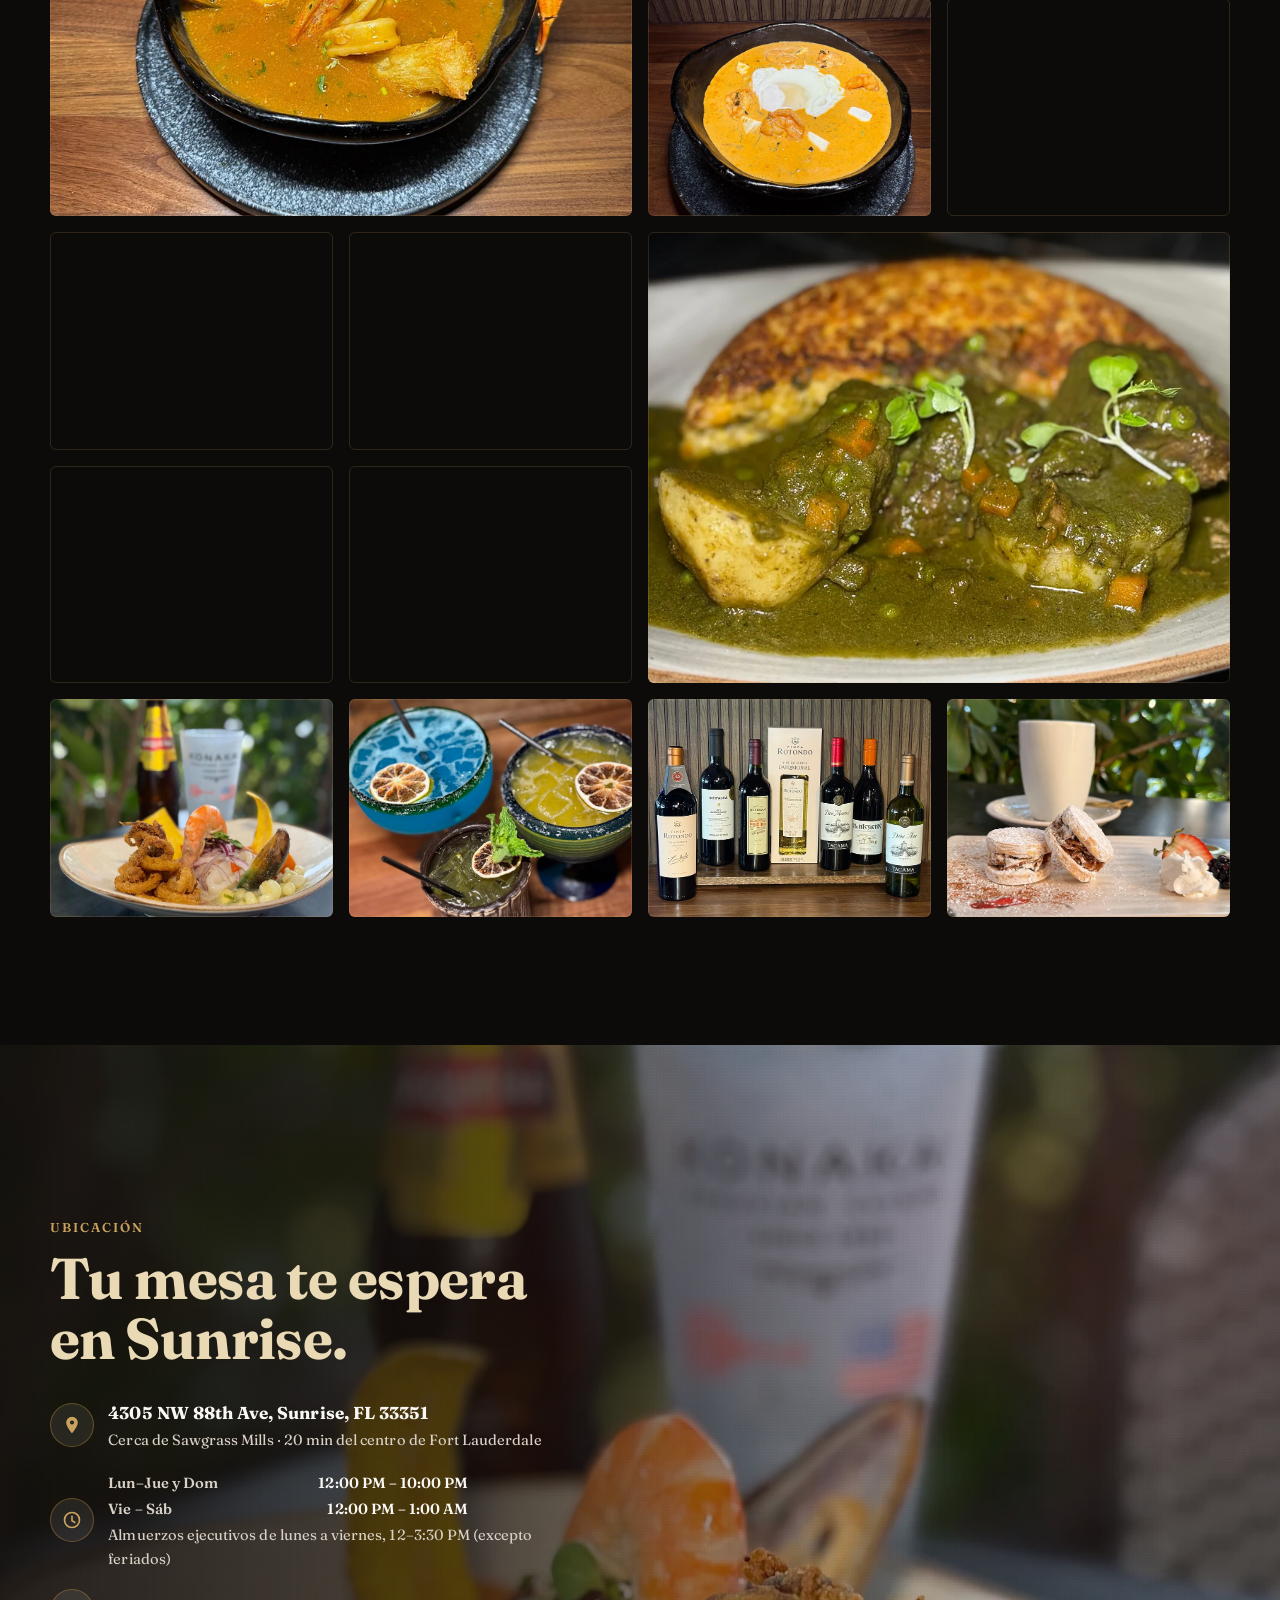
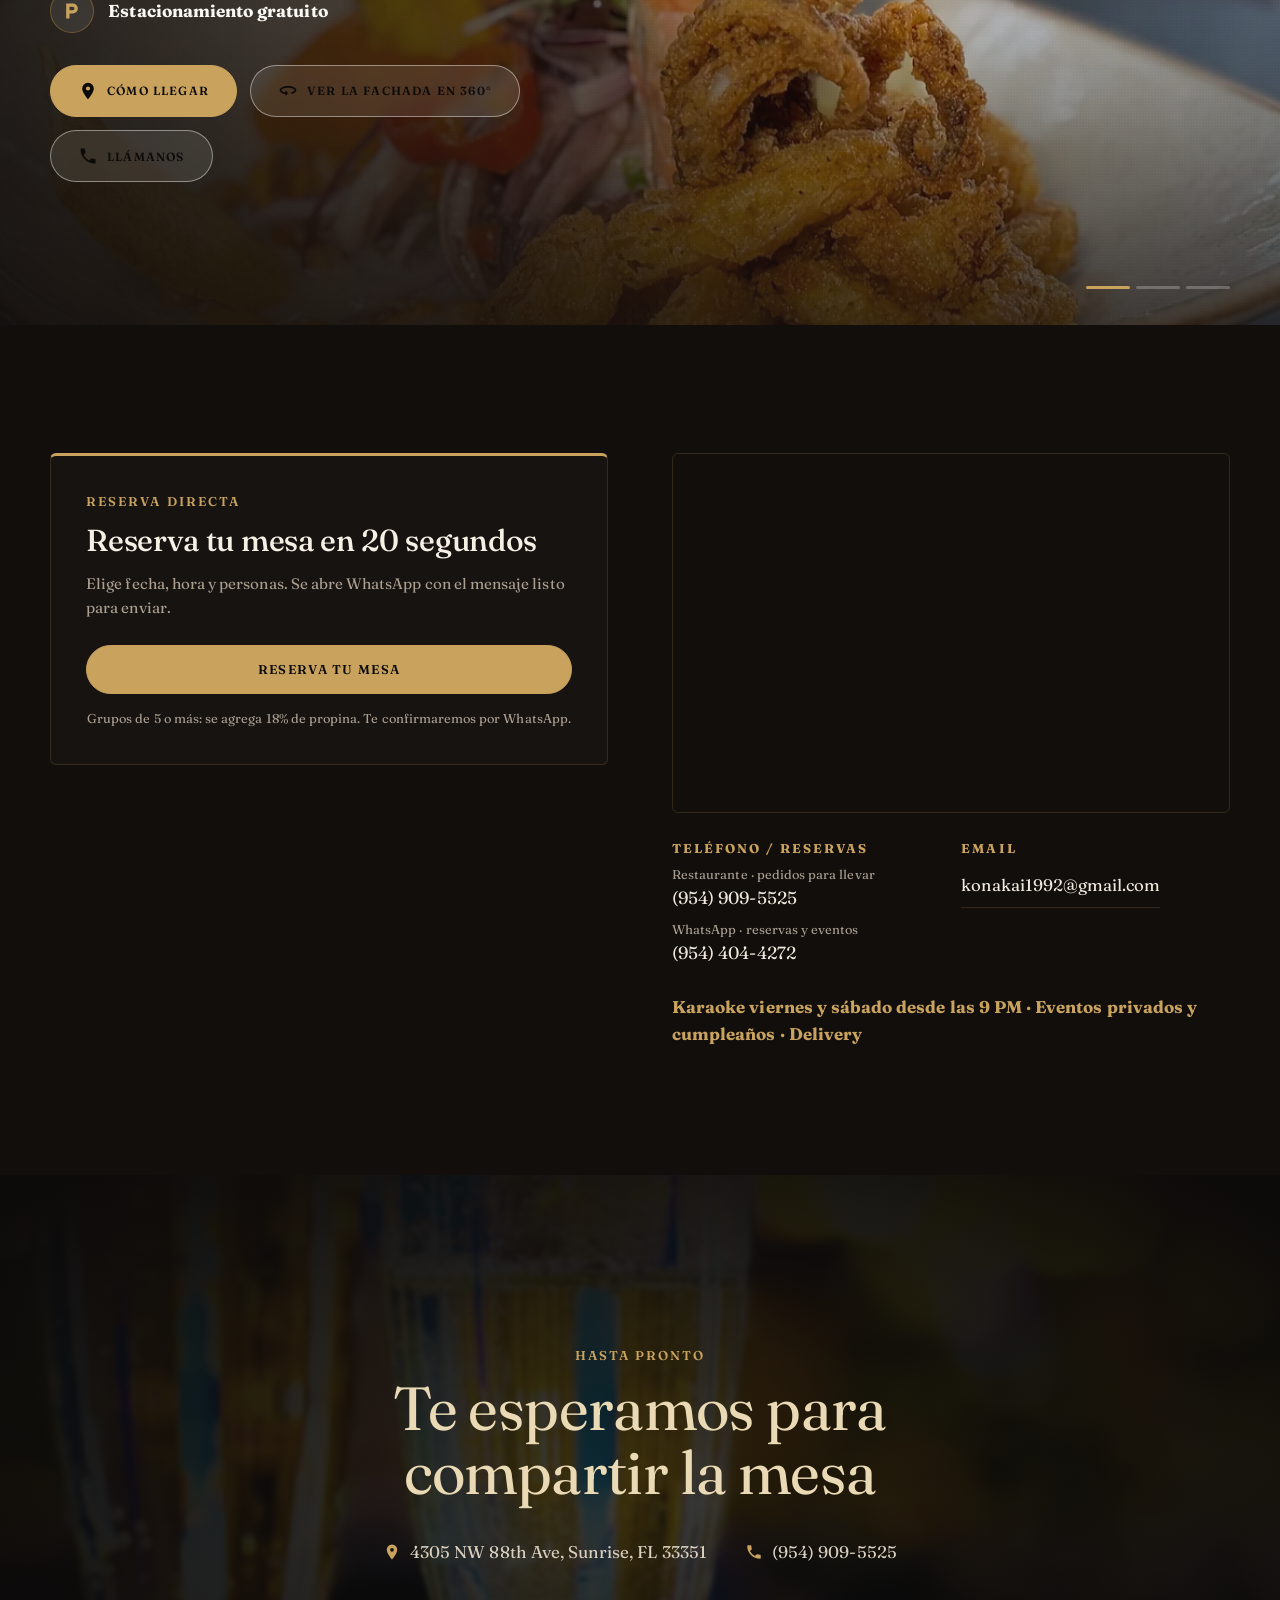
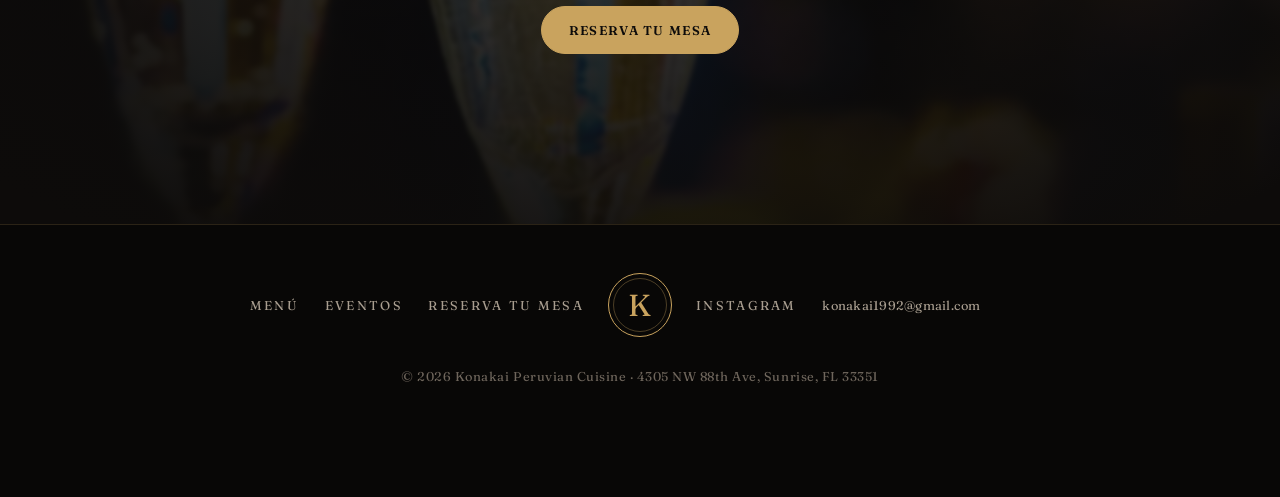
==== commit b3eed653: "Textos: 174 platos" ====
--- a/es/index.html
+++ b/es/index.html
@@ -132,7 +132,7 @@
       <div class="menu-intro-copy">
         <p class="eyebrow" data-i18n="menu.eyebrow">Sabores que se sienten</p>
         <h2 id="menu-title" data-i18n="menu.title">Nuestra Carta</h2>
-        <p data-i18n="menu.lead">Ceviches curados al momento, platos tradicionales al wok, nuestro famoso chifa y los sabores de la selva. 173 platos, cocinados como lo hace nuestra familia desde 1992.</p>
+        <p data-i18n="menu.lead">Ceviches curados al momento, platos tradicionales al wok, nuestro famoso chifa y los sabores de la selva. 174 platos, cocinados como lo hace nuestra familia desde 1992.</p>
         <div class="hero-ctas">
           <a class="btn btn-ghost js-wa-dep" href="#reserve" data-reserve data-i18n="cta.book">Reserva tu mesa</a>
           <a class="btn btn-ghost" href="/es/menu" data-i18n="menu.full">Ver la carta completa</a>
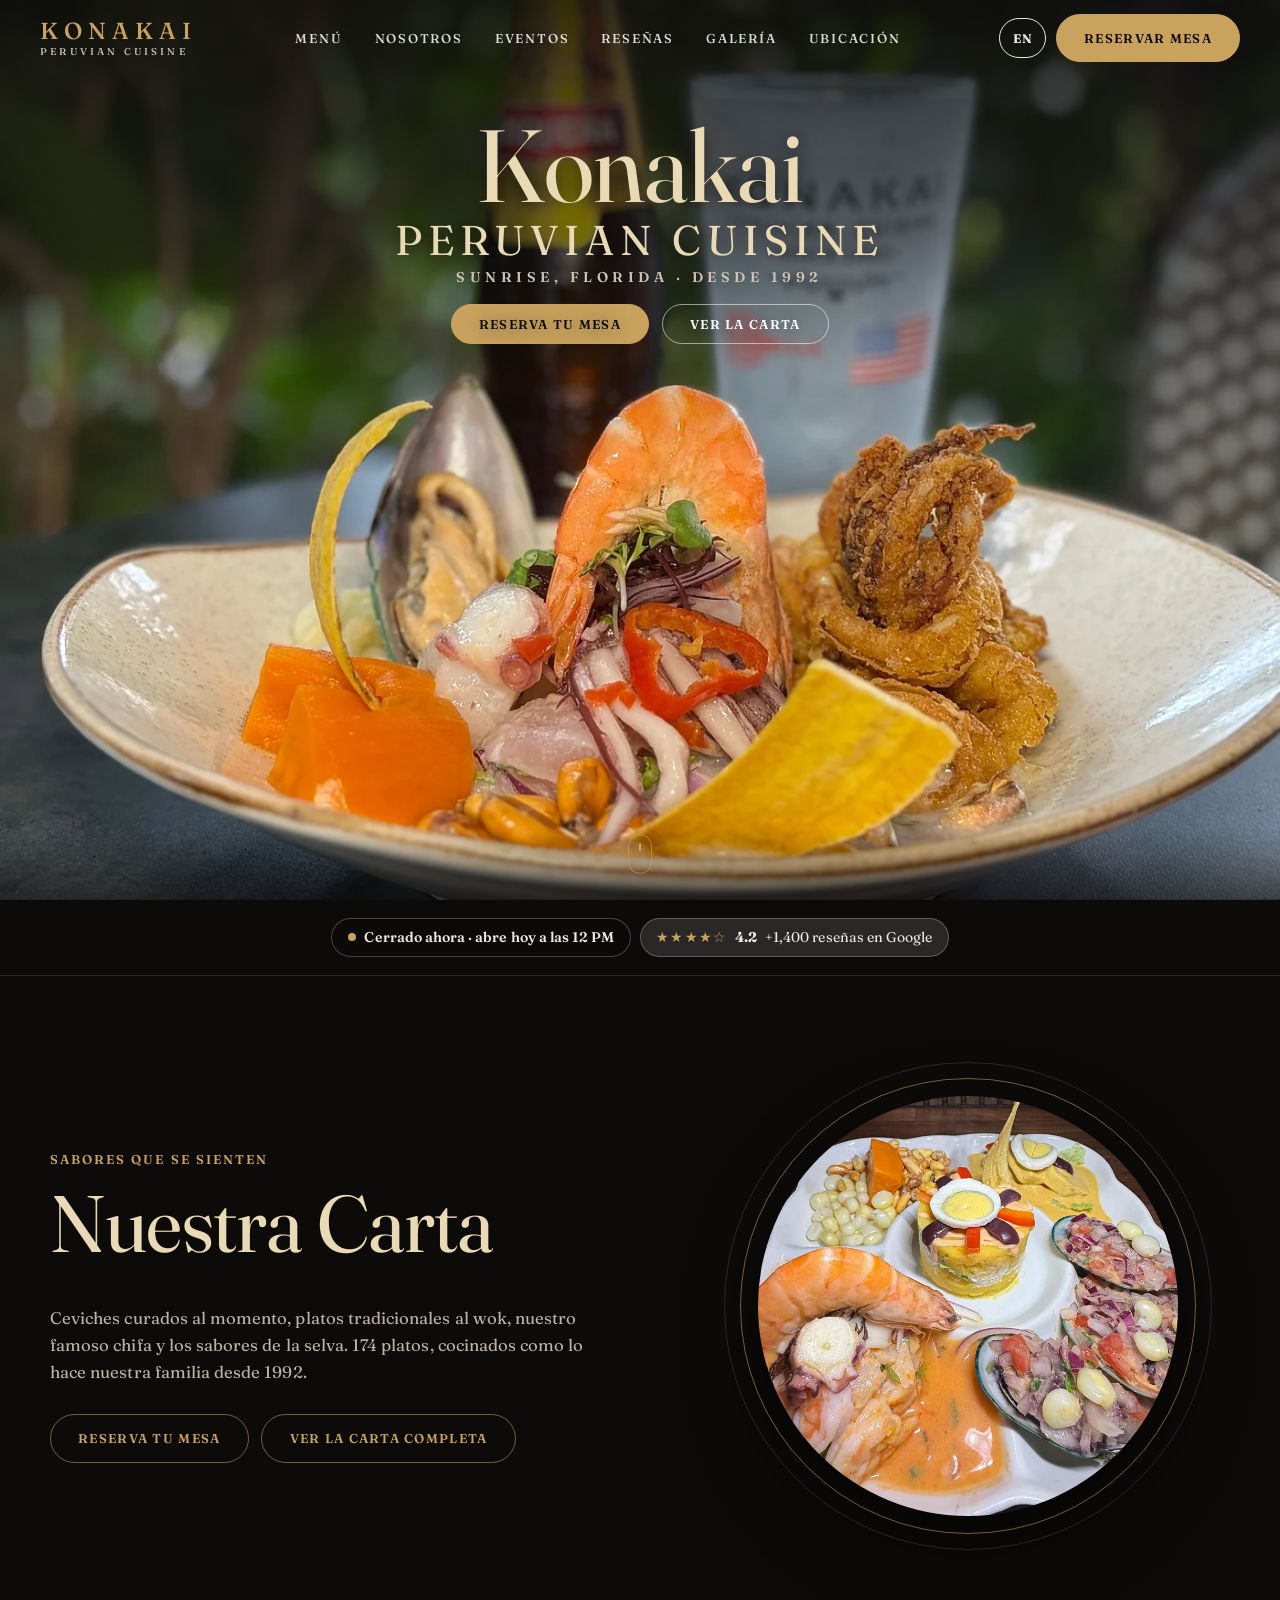
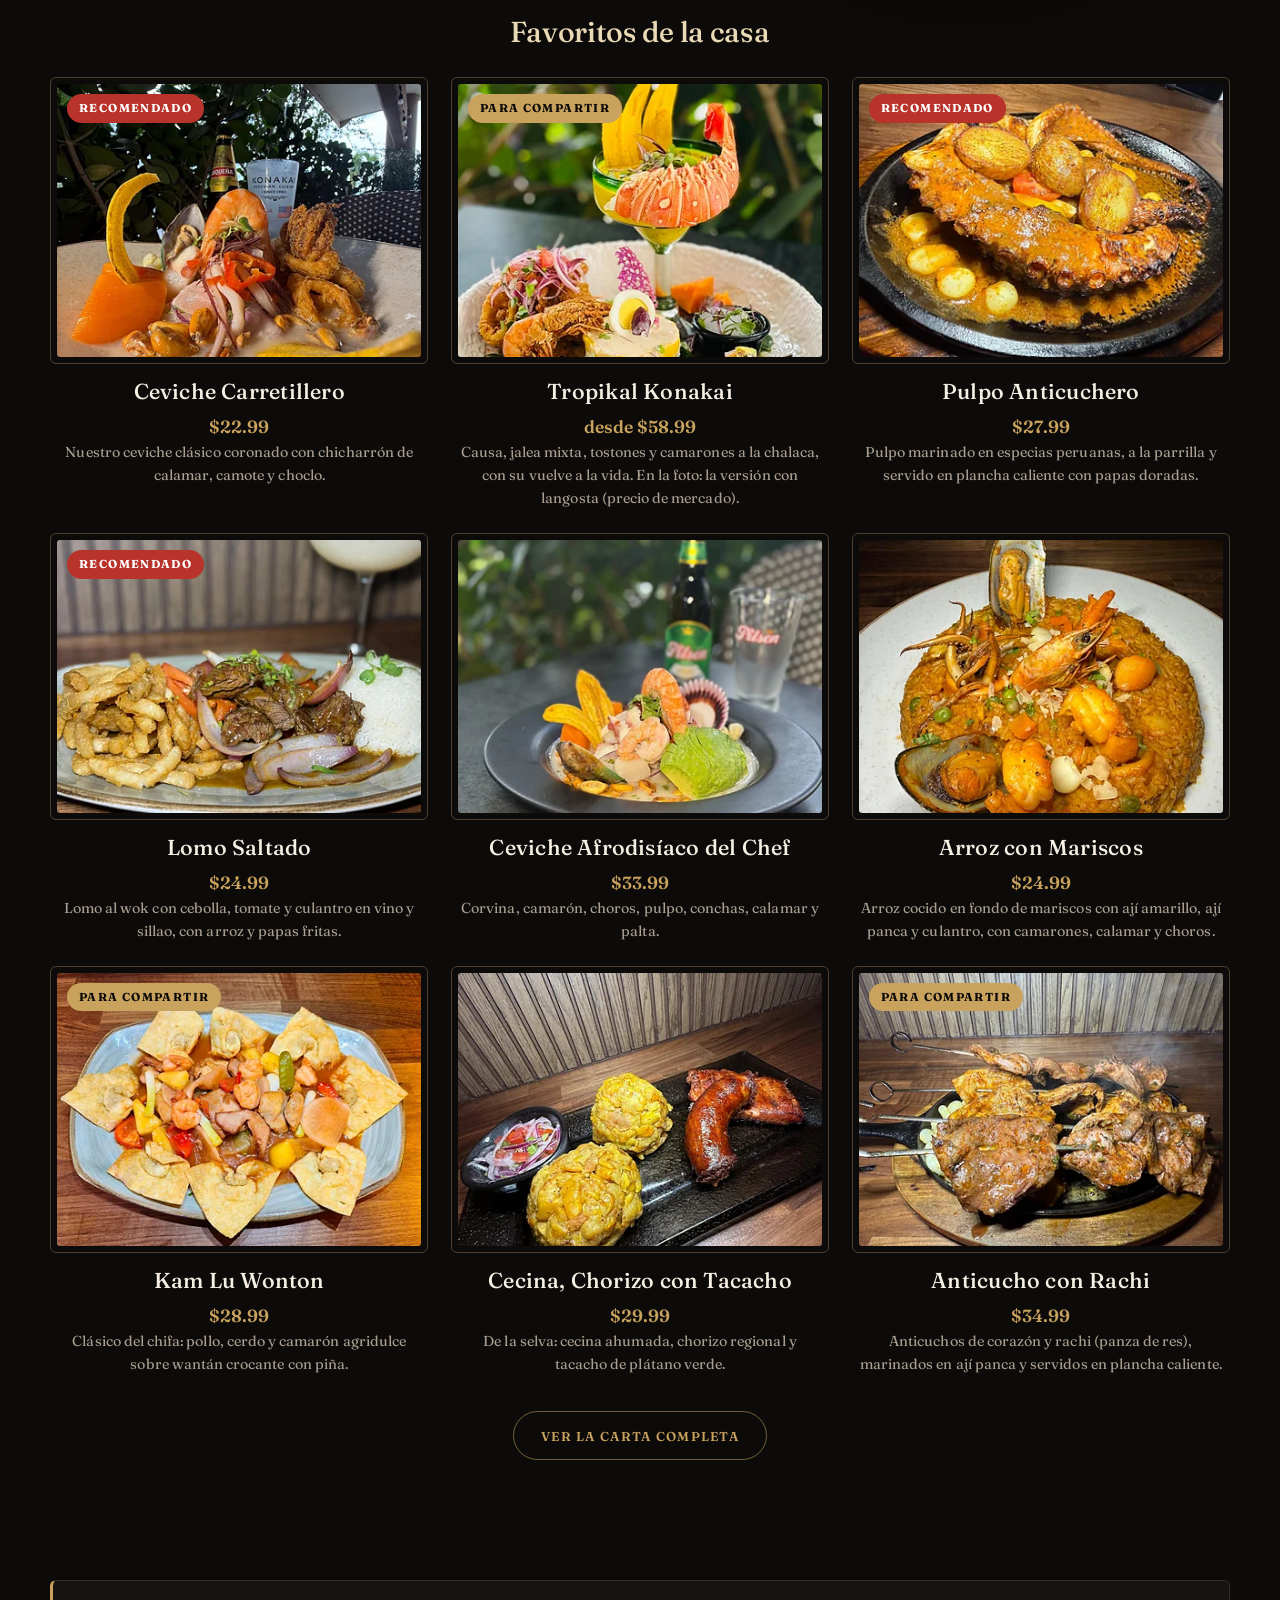
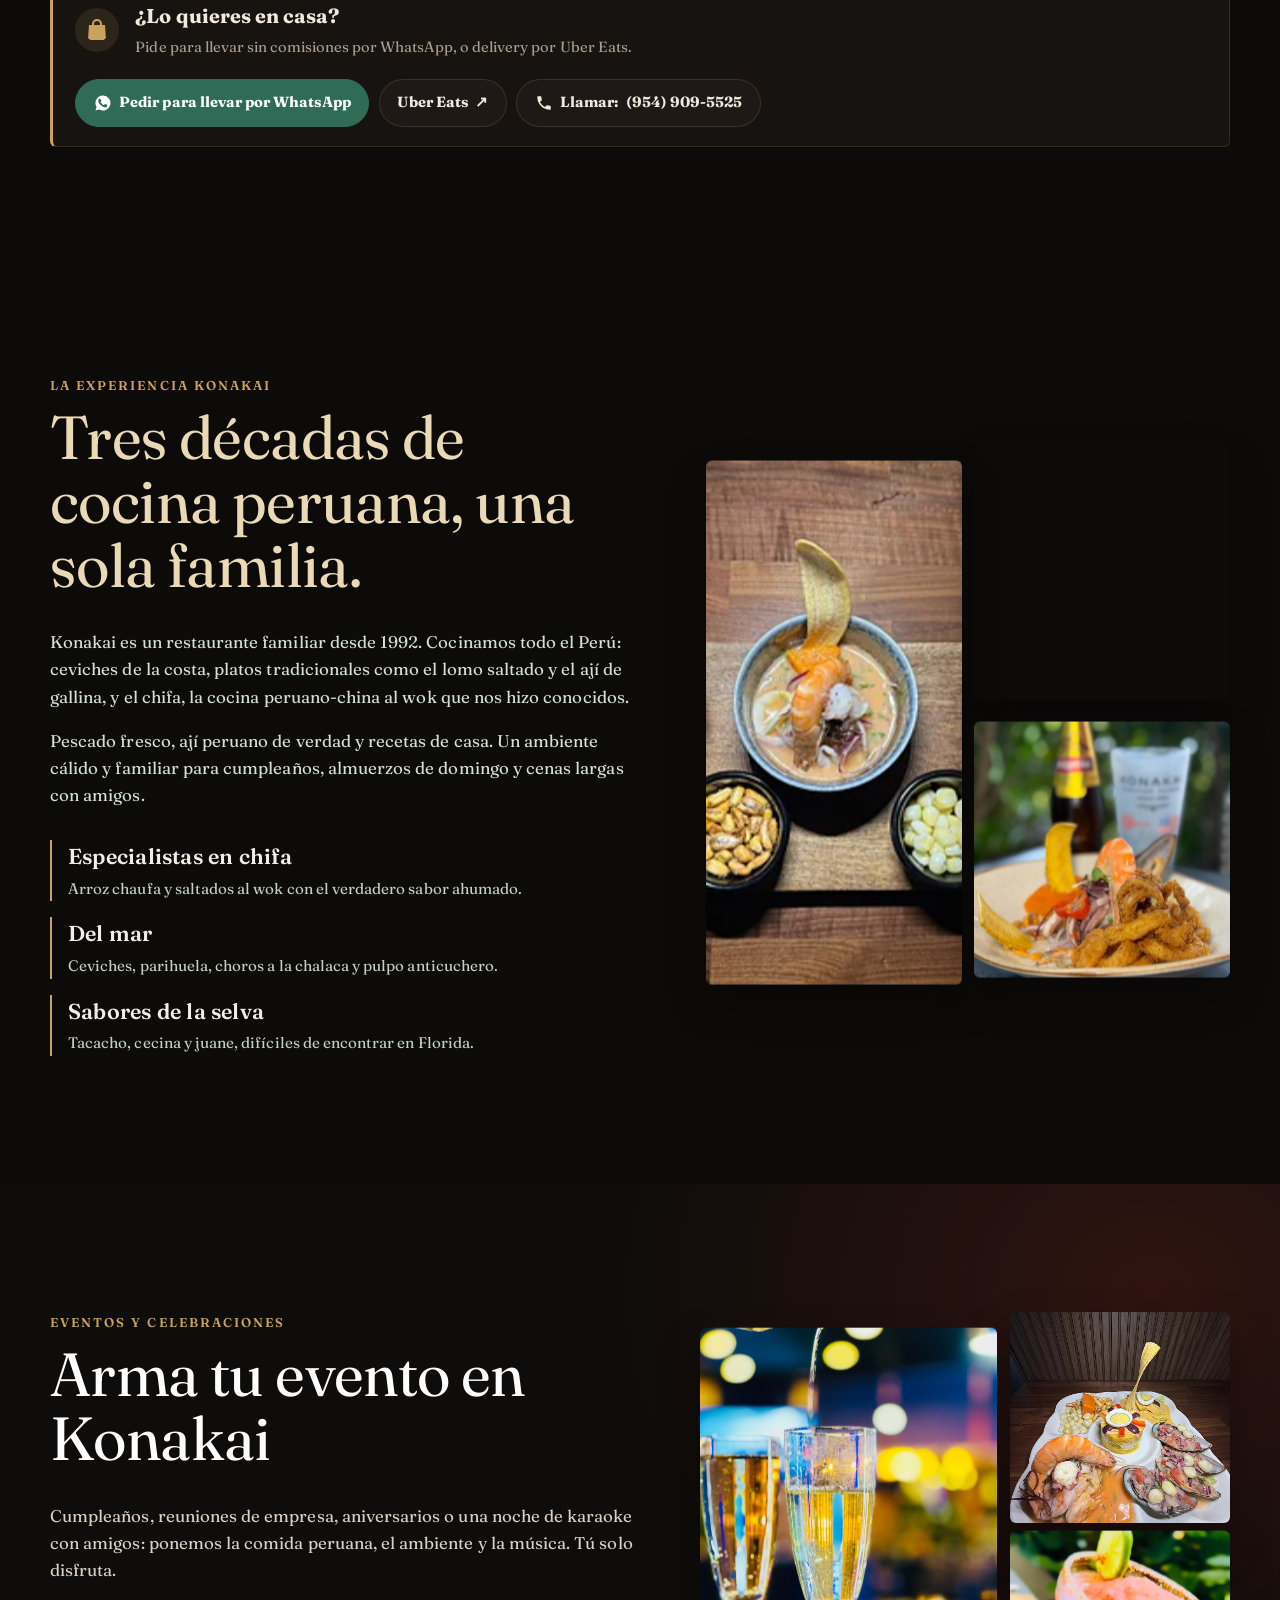
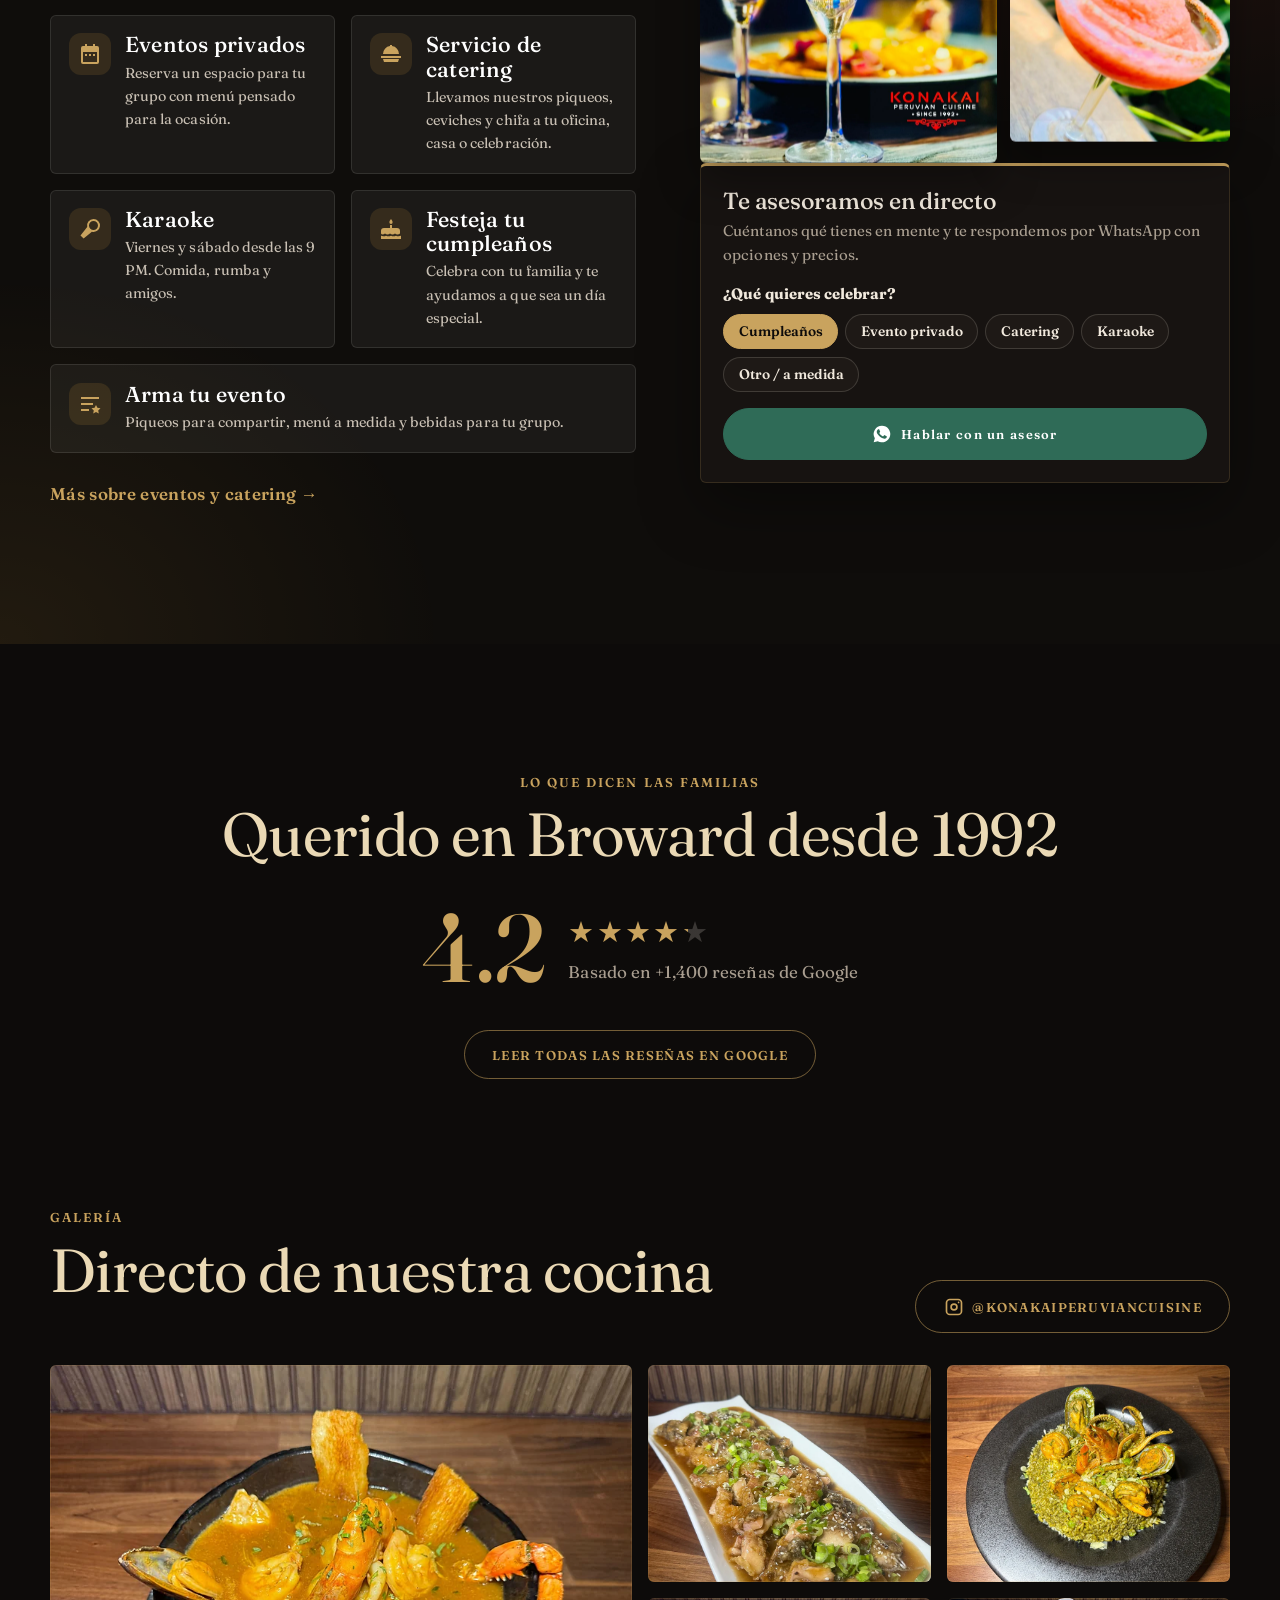
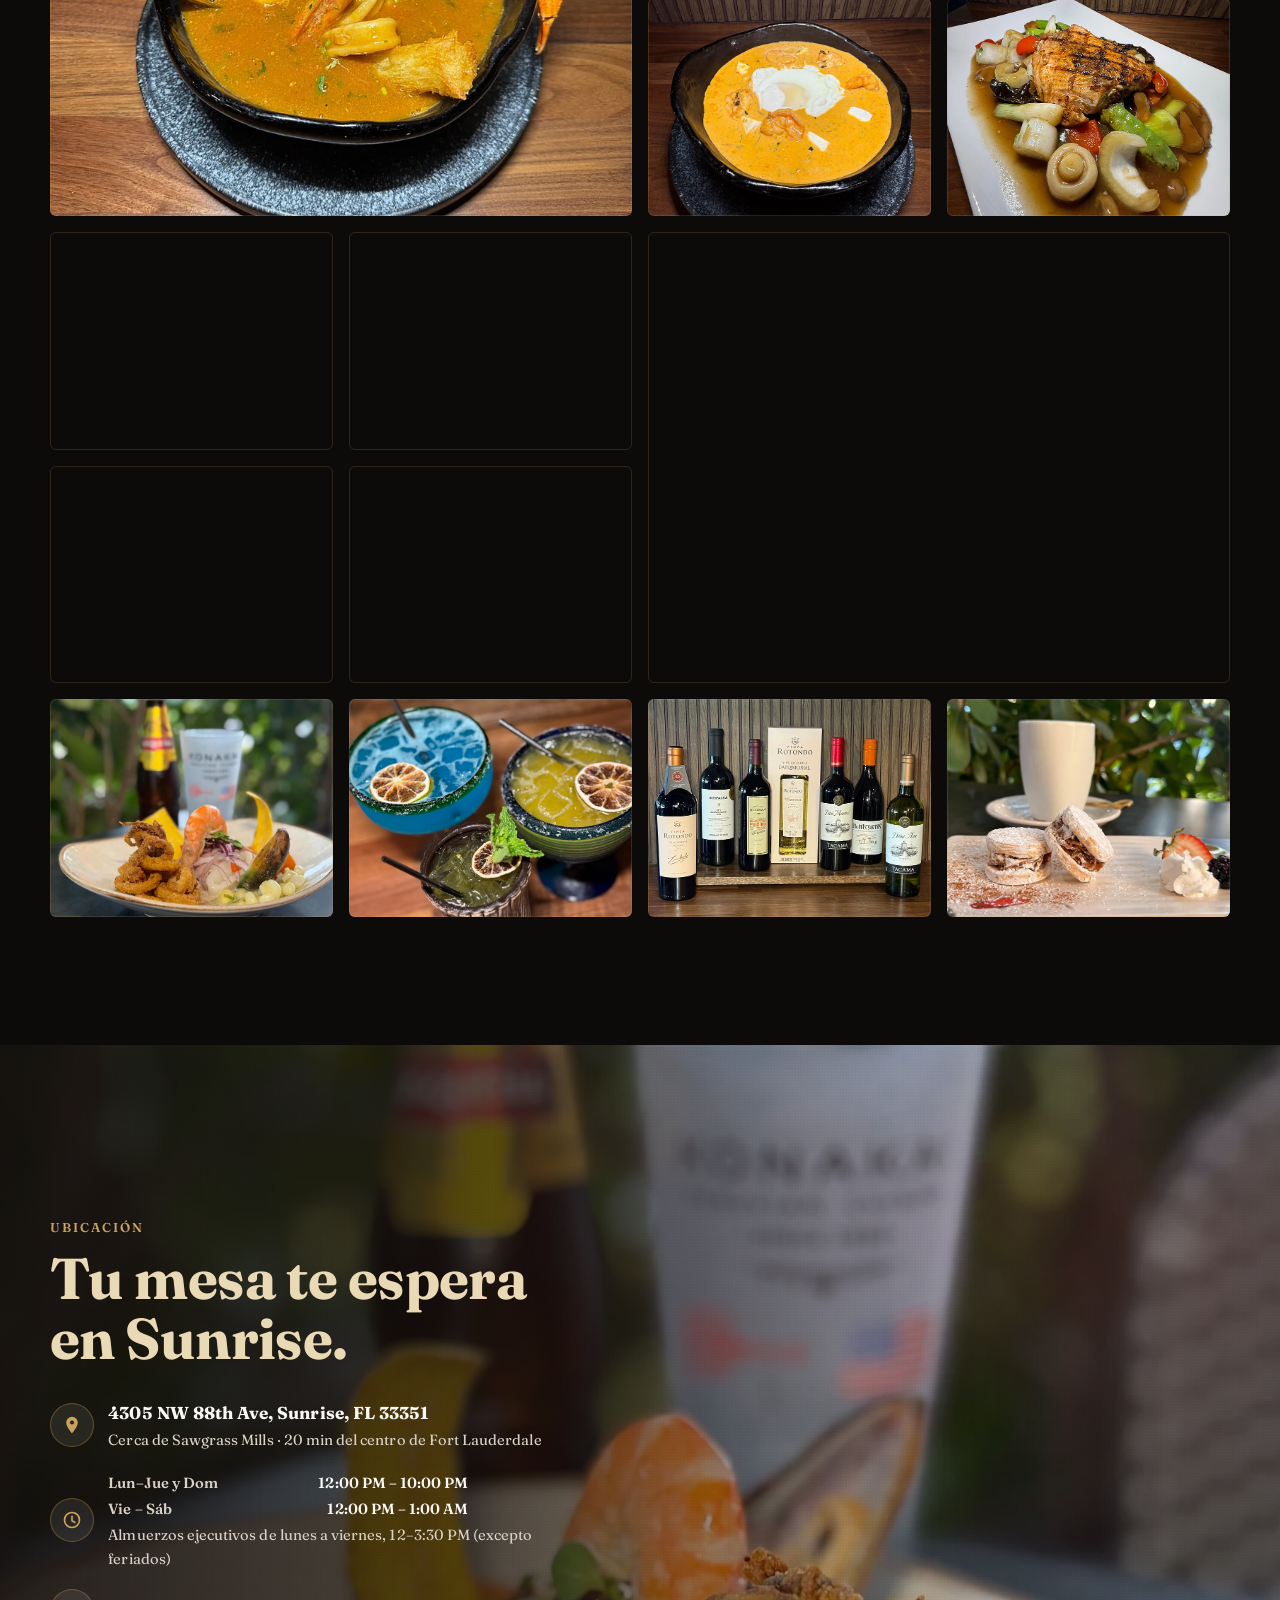
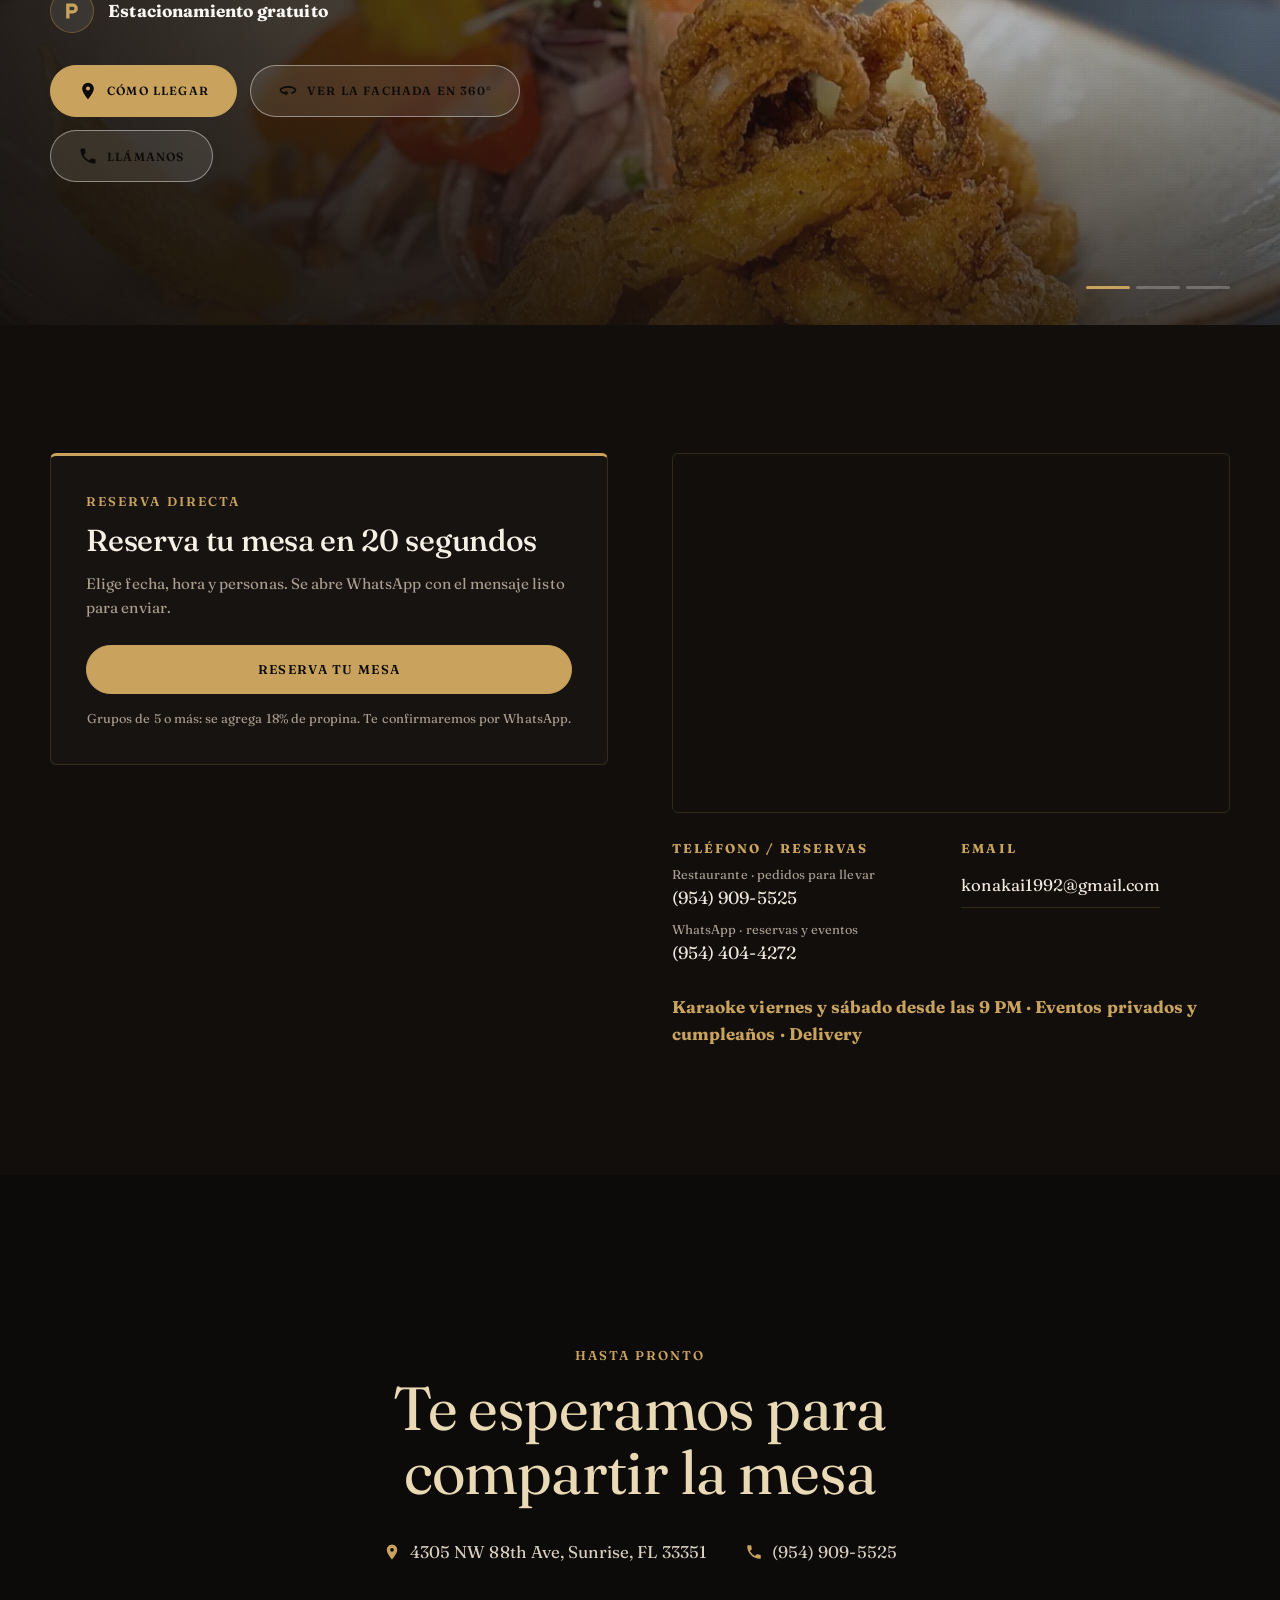
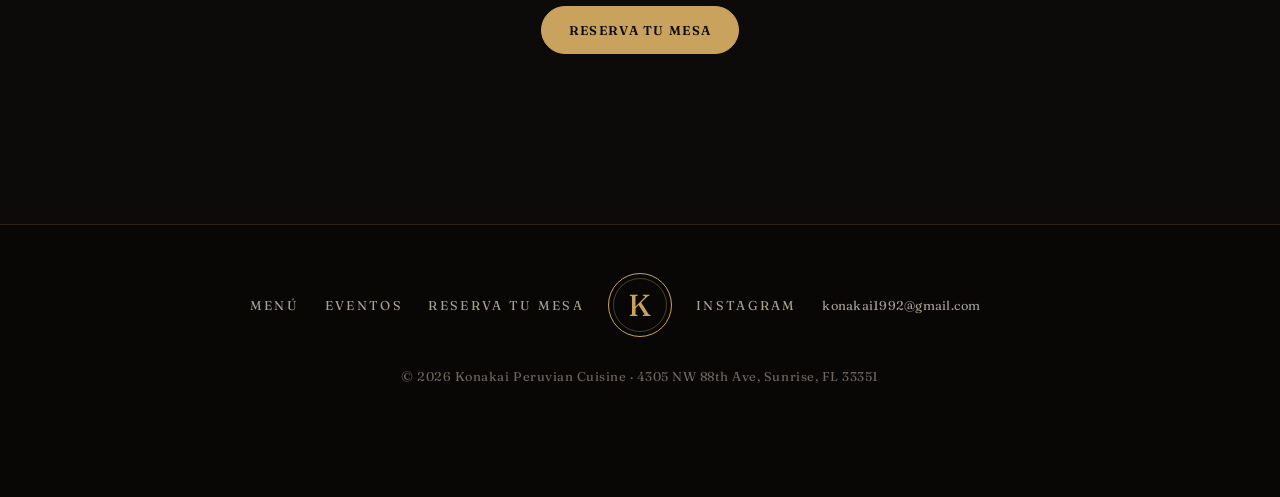
==== commit cd27773f: "Menu: reemplaza foto redonda de arroz con mariscos por piqueo frío Co-Authored-By: Claude Opus 5.5 <" ====
--- a/es/index.html
+++ b/es/index.html
@@ -139,7 +139,7 @@
         </div>
       </div>
       <figure class="menu-orb">
-        <picture><source type="image/webp" srcset="/img/arroz-con-mariscos-400.webp?v=5 400w, /img/arroz-con-mariscos-800.webp?v=5 800w, /img/arroz-con-mariscos-1400.webp?v=5 1400w, /img/arroz-con-mariscos-2400.webp?v=5 2400w" sizes="(max-width: 860px) 80vw, 420px"><img src="/img/arroz-con-mariscos.jpg?v=5" alt="Arroz con mariscos" loading="lazy"></picture>
+        <picture><source type="image/webp" srcset="/img/piqueo-frio-orb-400.webp?v=5 400w, /img/piqueo-frio-orb-800.webp?v=5 800w, /img/piqueo-frio-orb-1400.webp?v=5 1400w, /img/piqueo-frio-orb-2400.webp?v=5 2400w" sizes="(max-width: 860px) 80vw, 420px"><img src="/img/piqueo-frio-orb.jpg?v=5" alt="Piqueo frío" loading="lazy"></picture>
       </figure>
     </div>
     <h3 class="fav-title" data-i18n="menu.favs">Favoritos de la casa</h3>
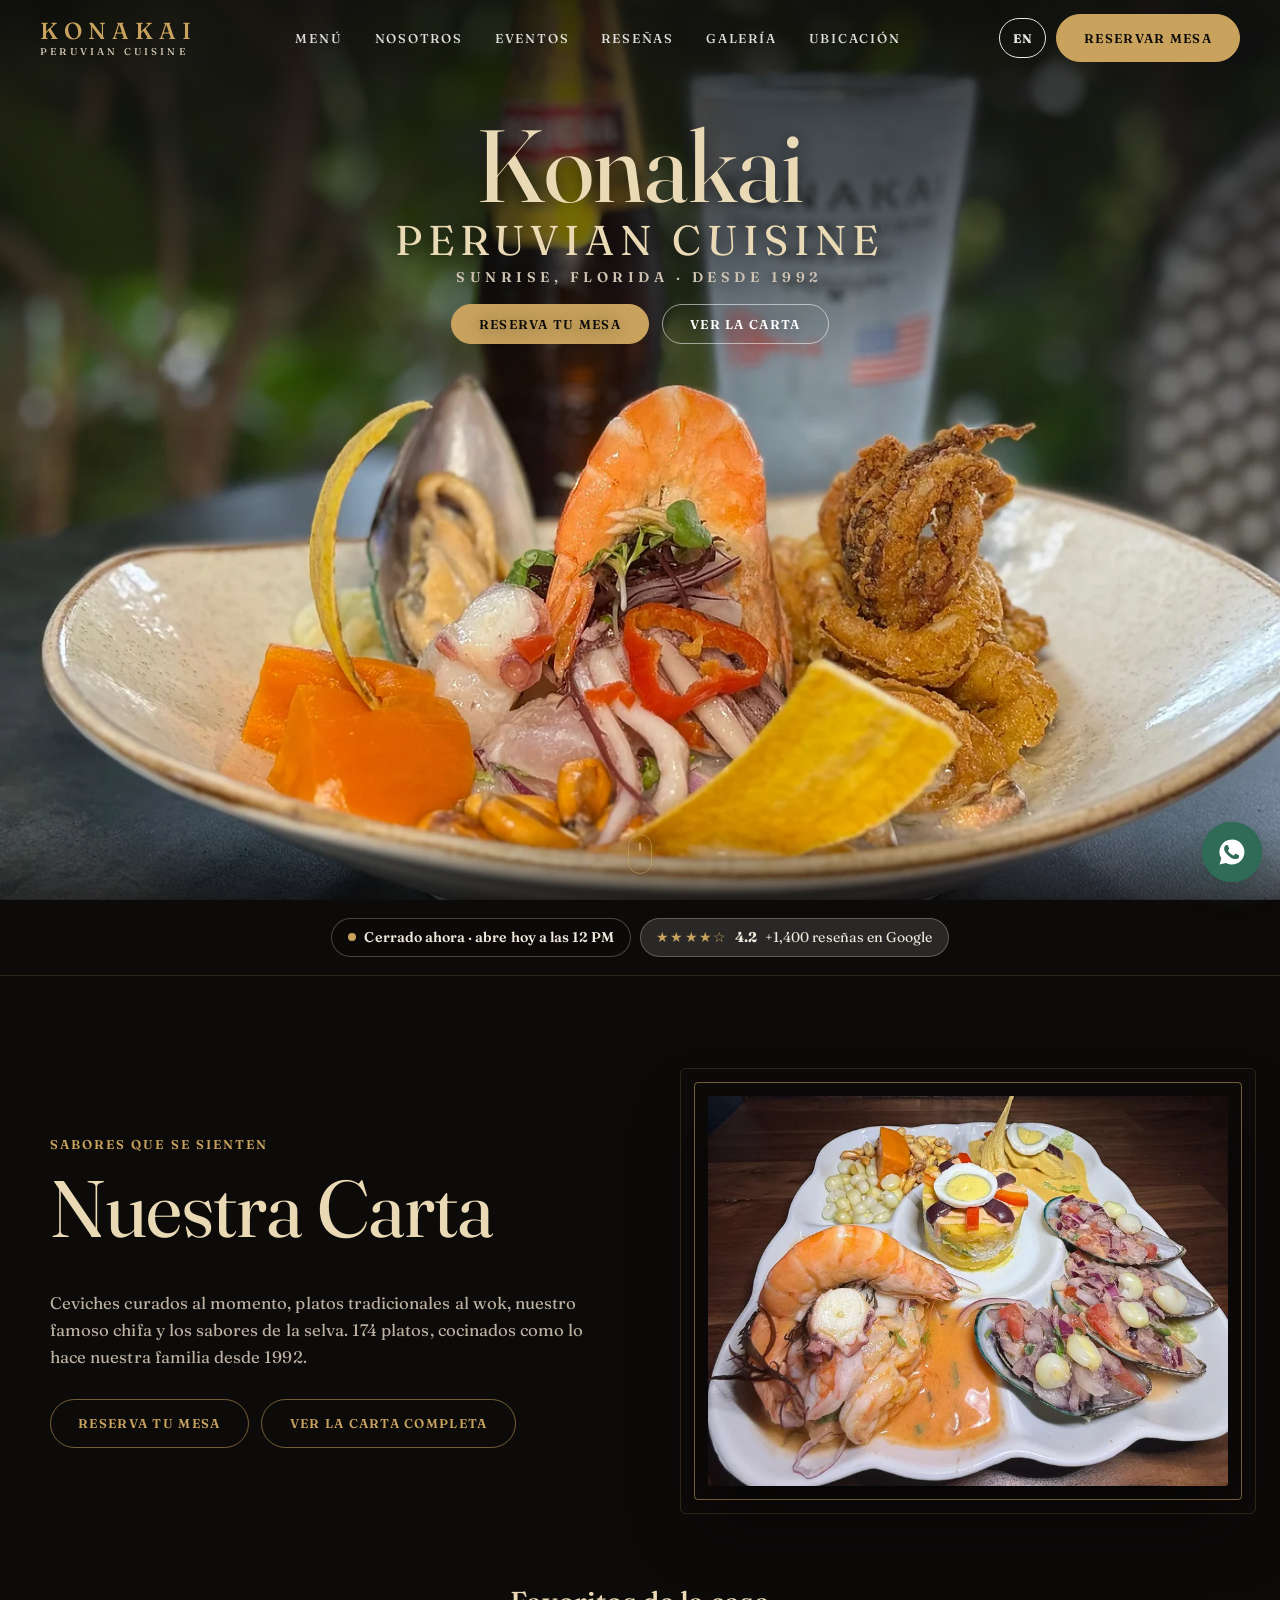
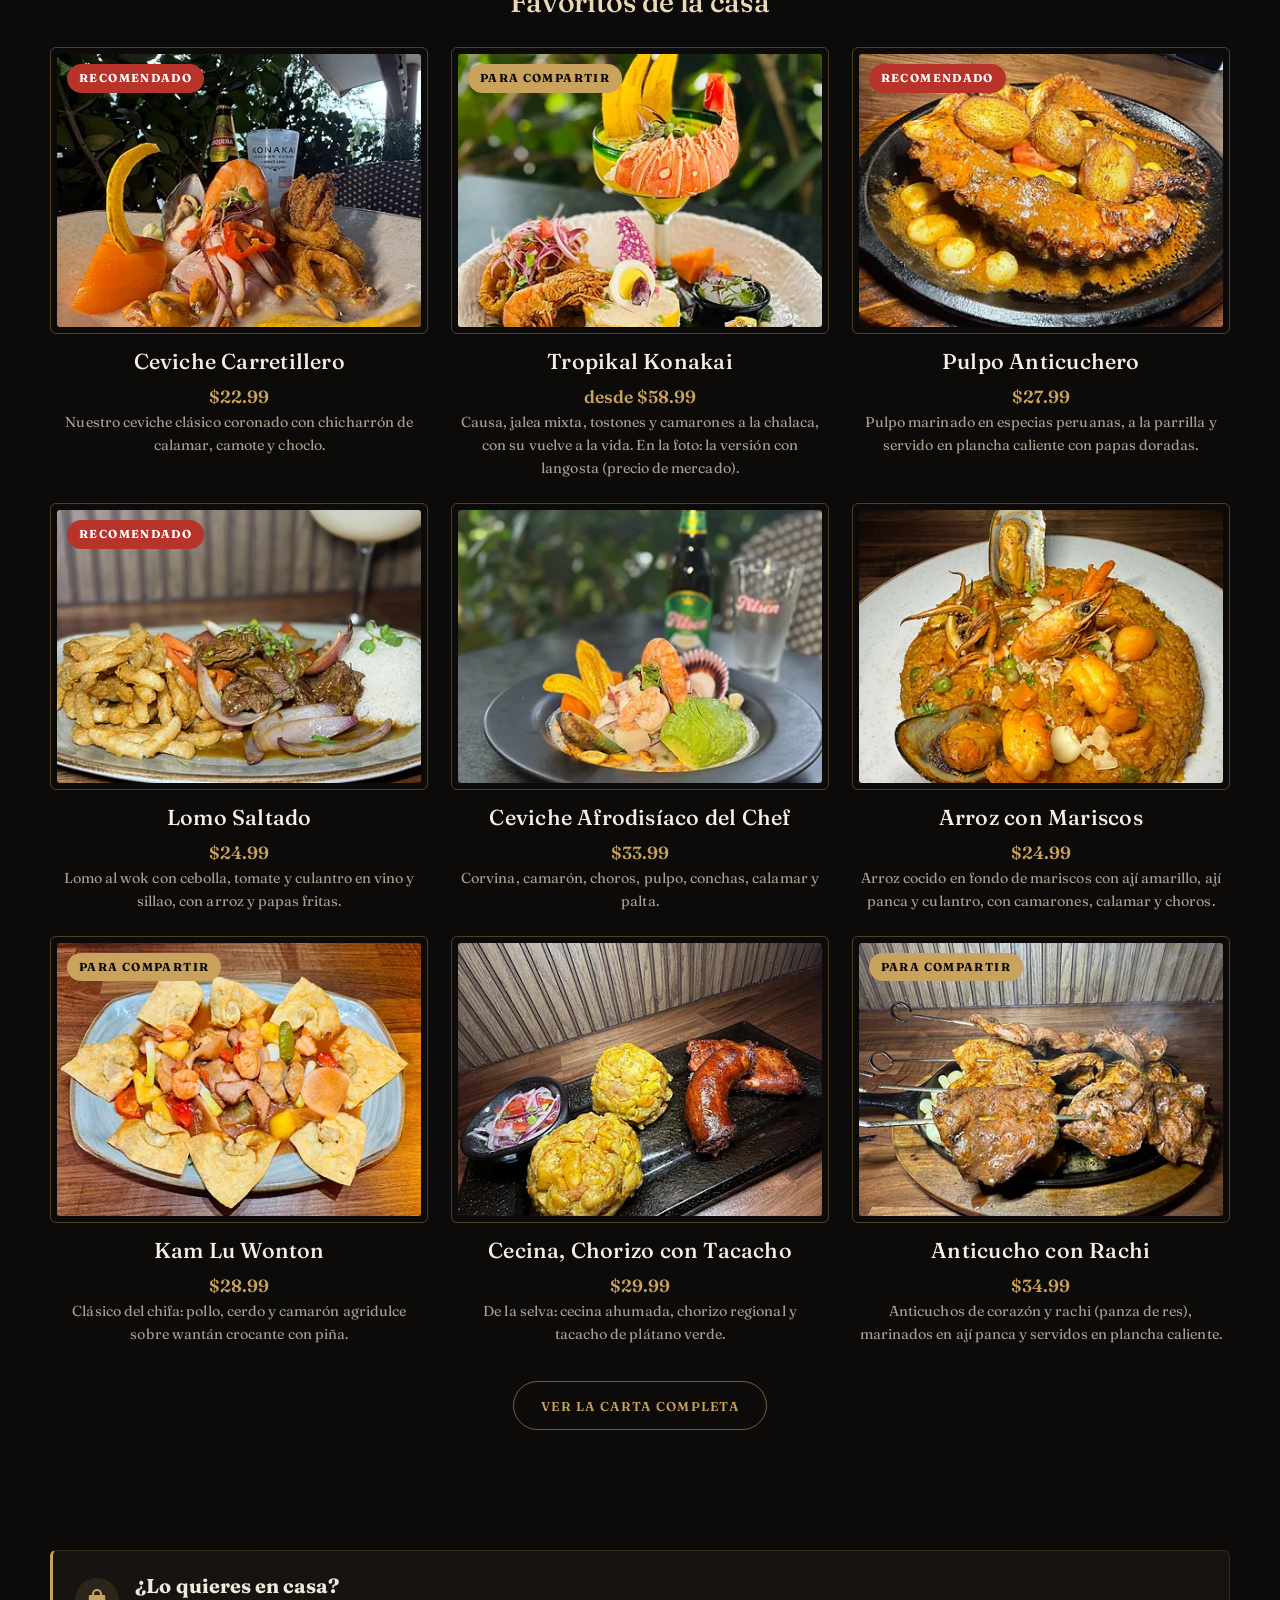
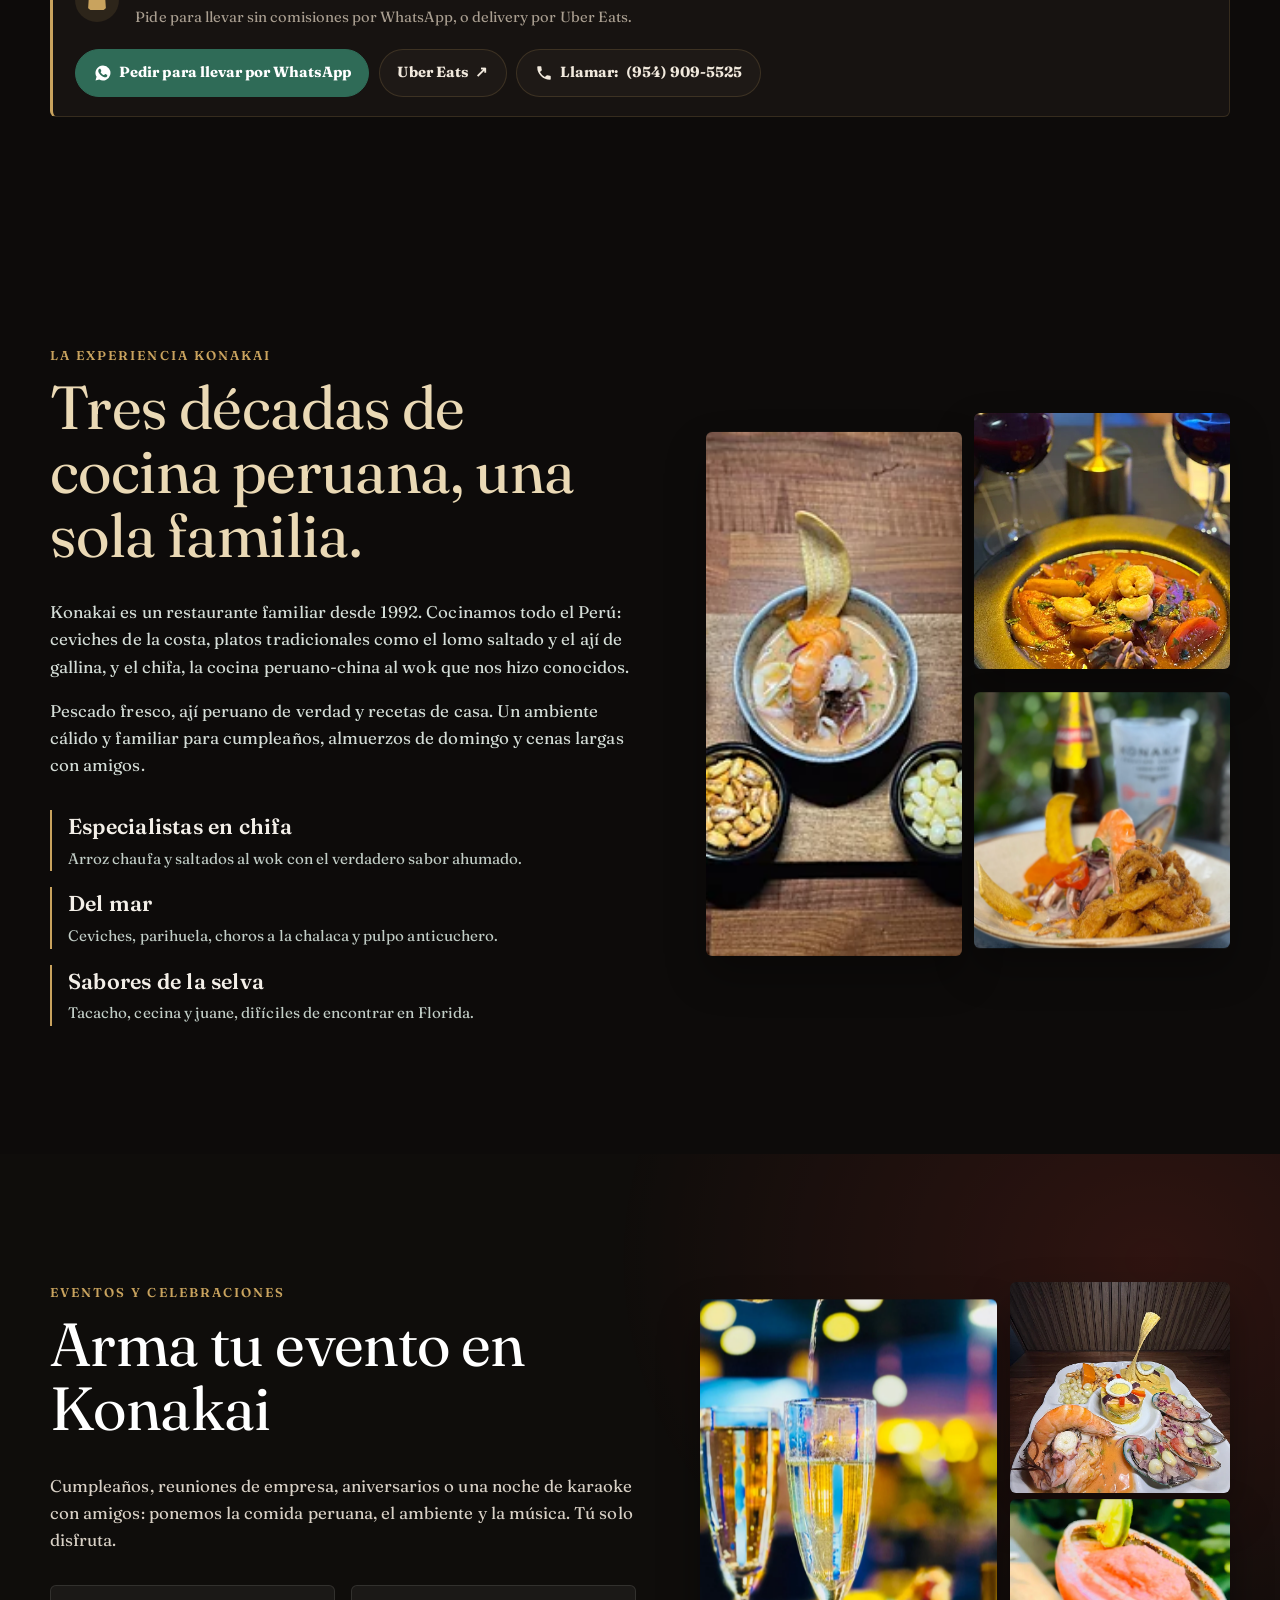
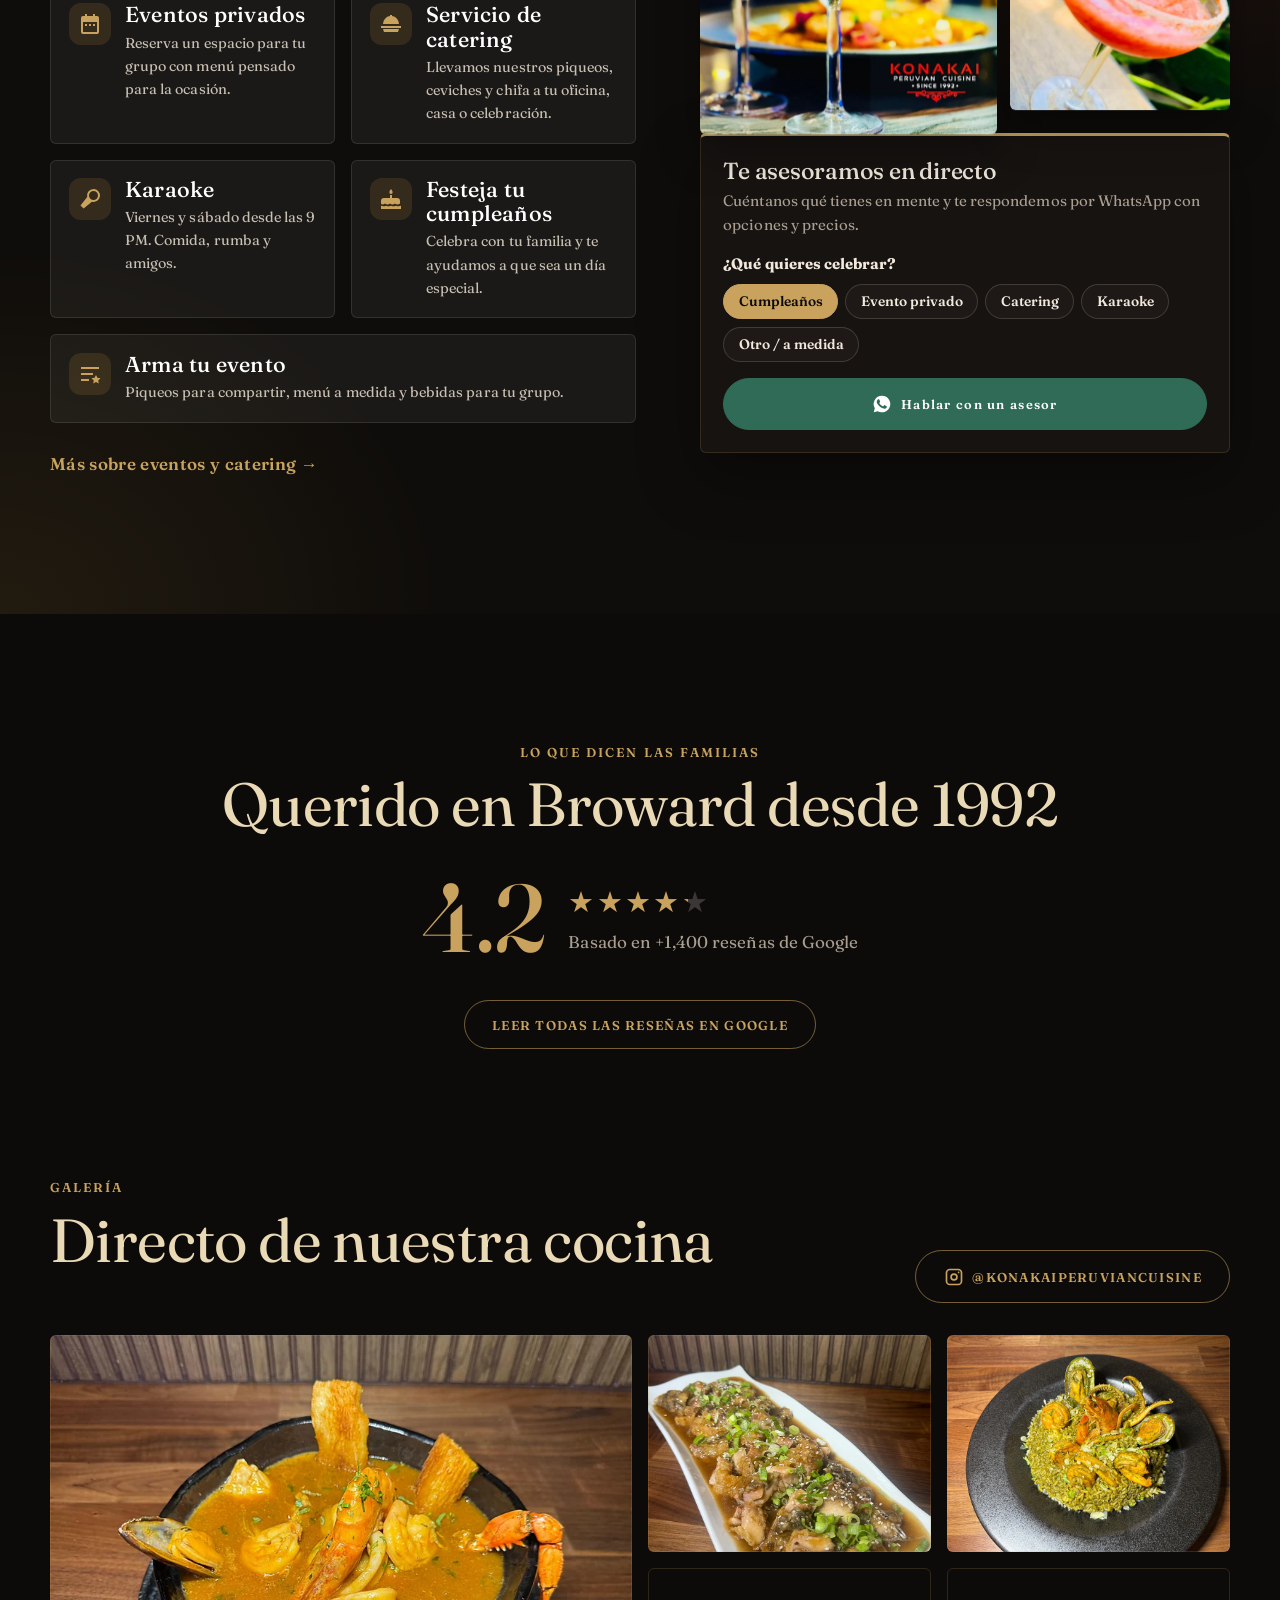
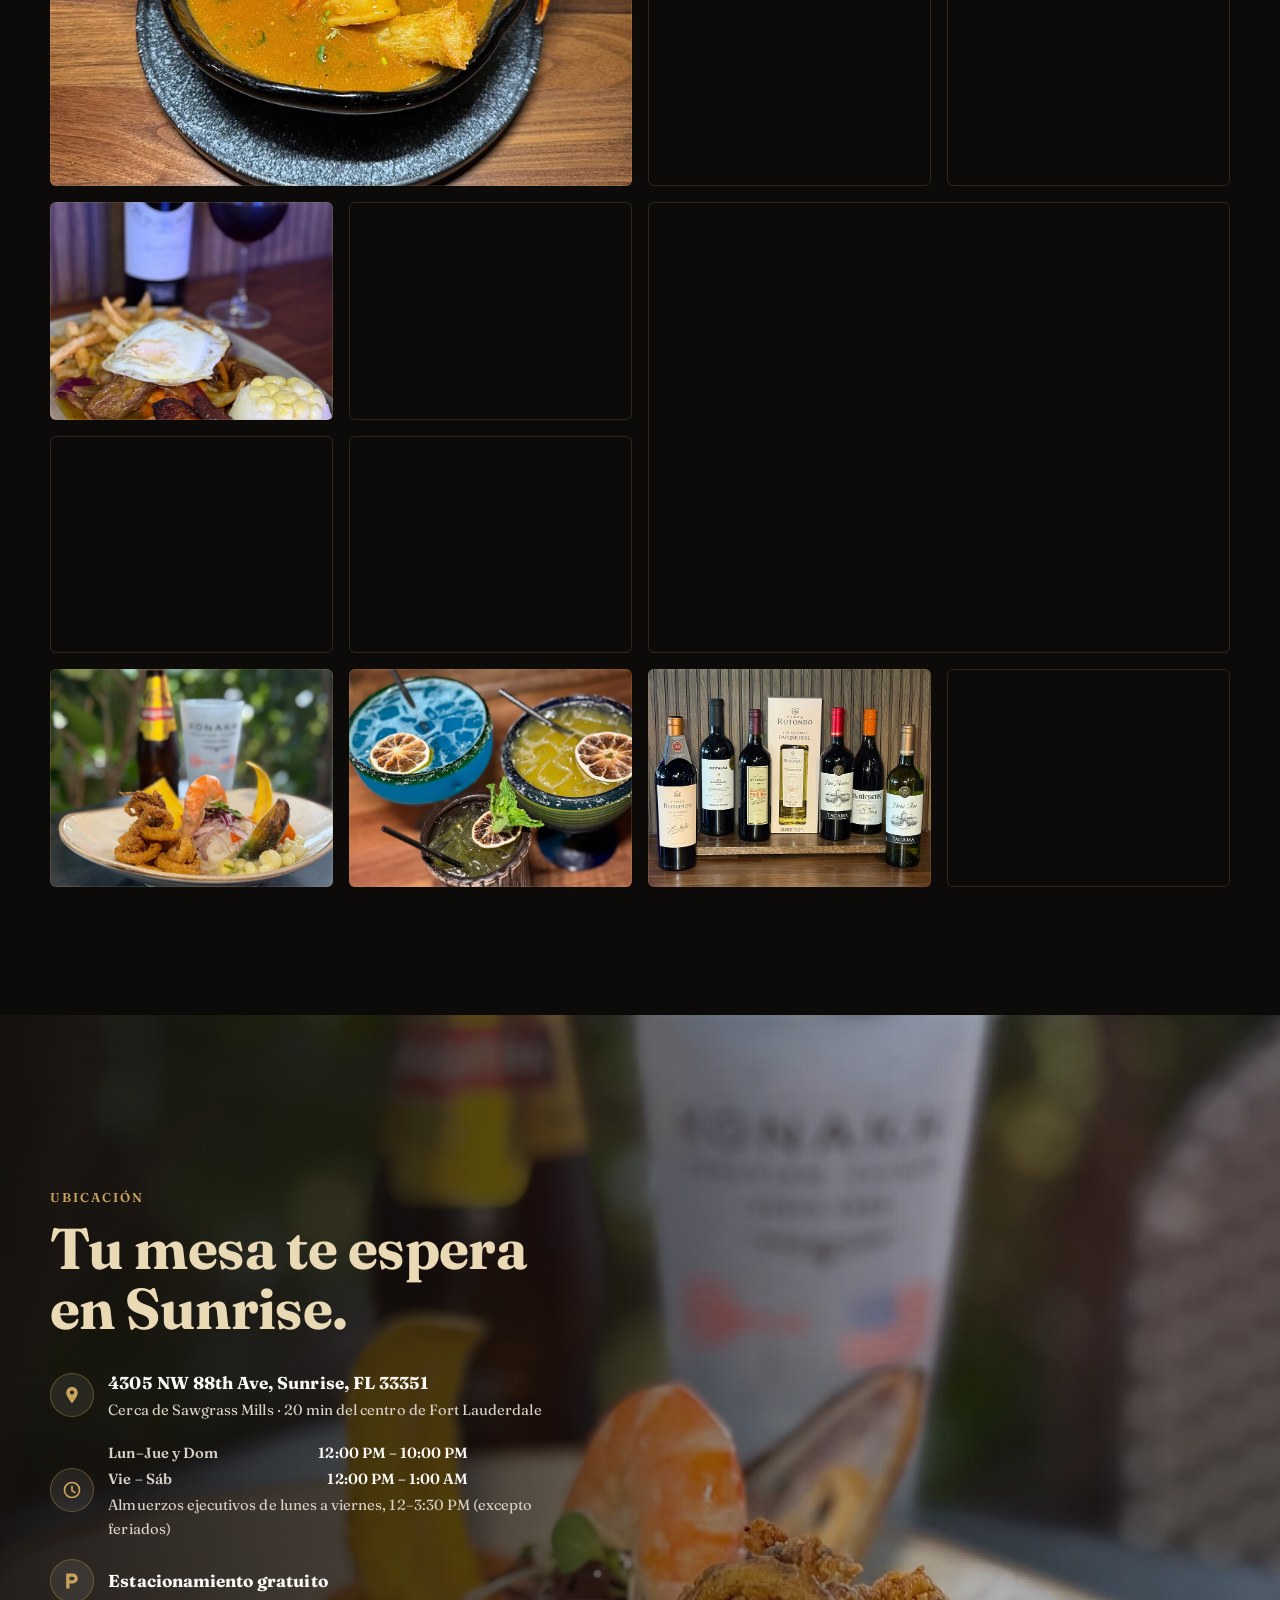
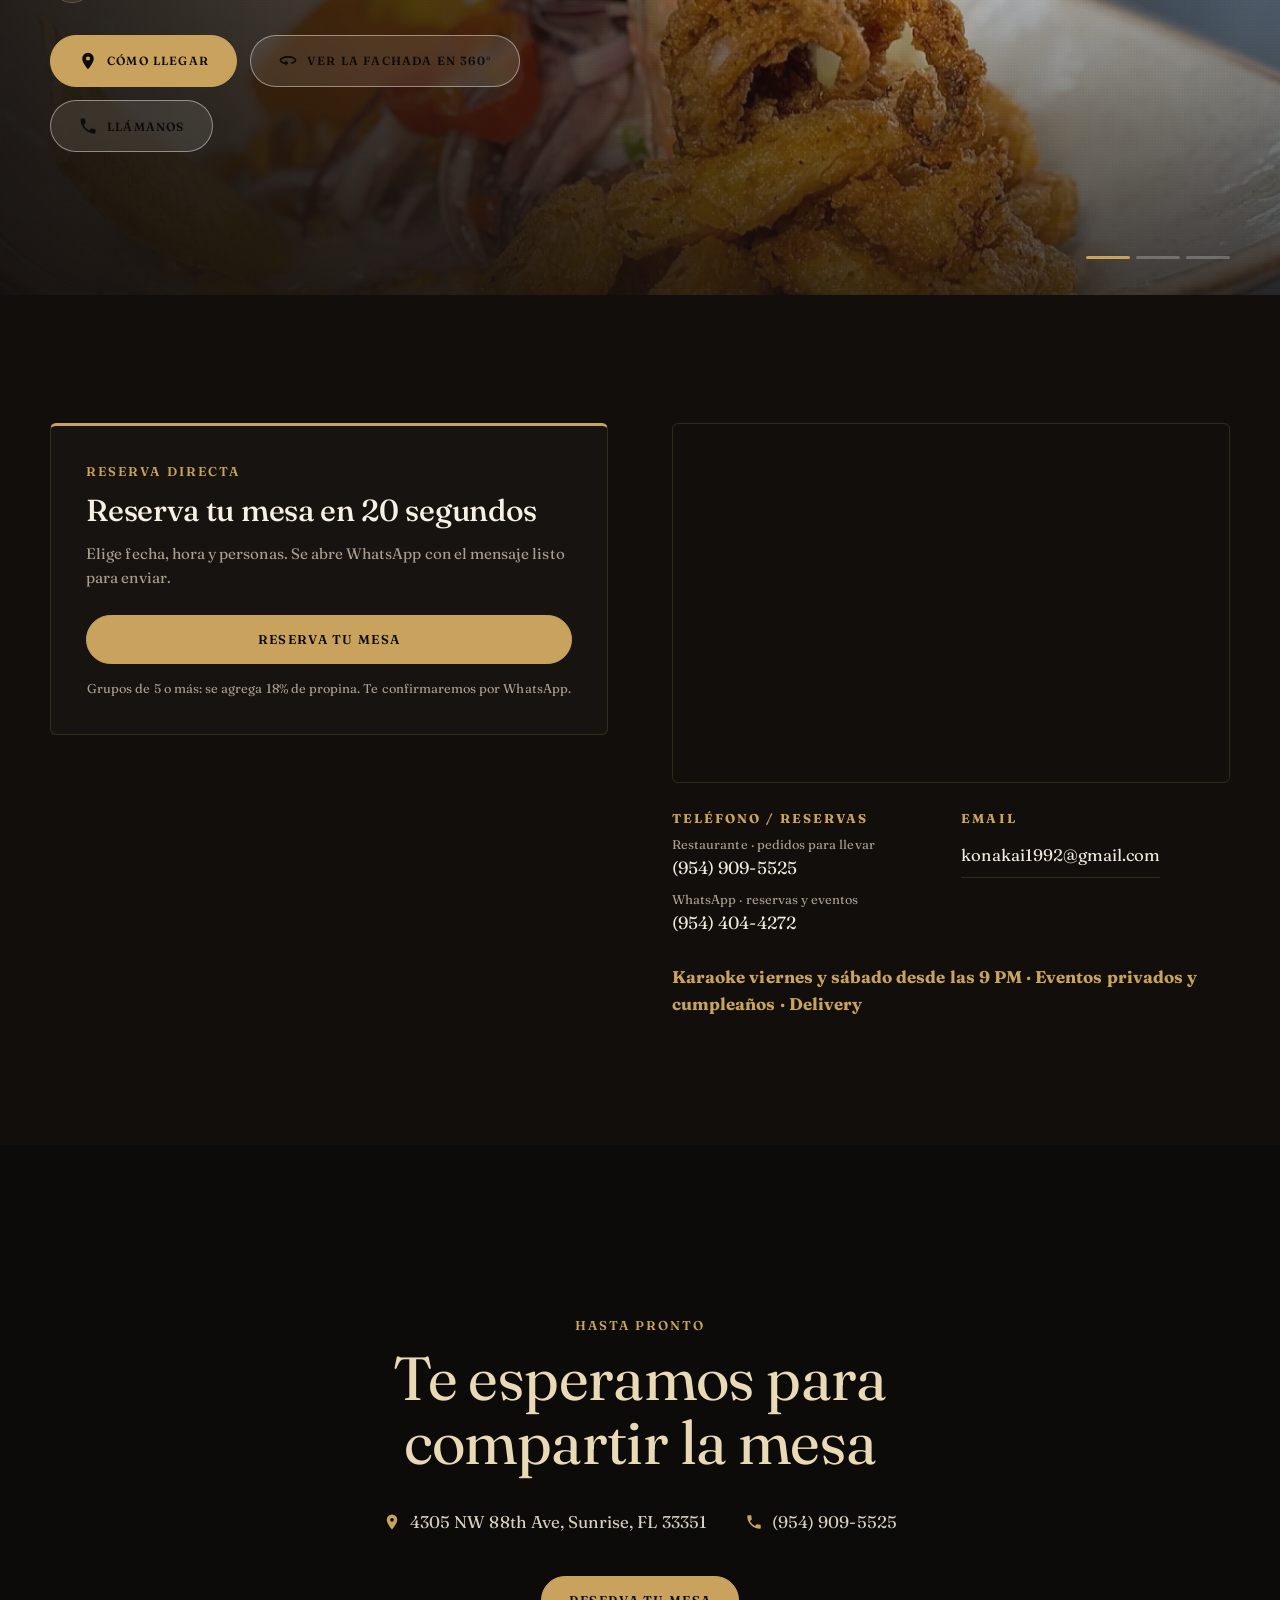
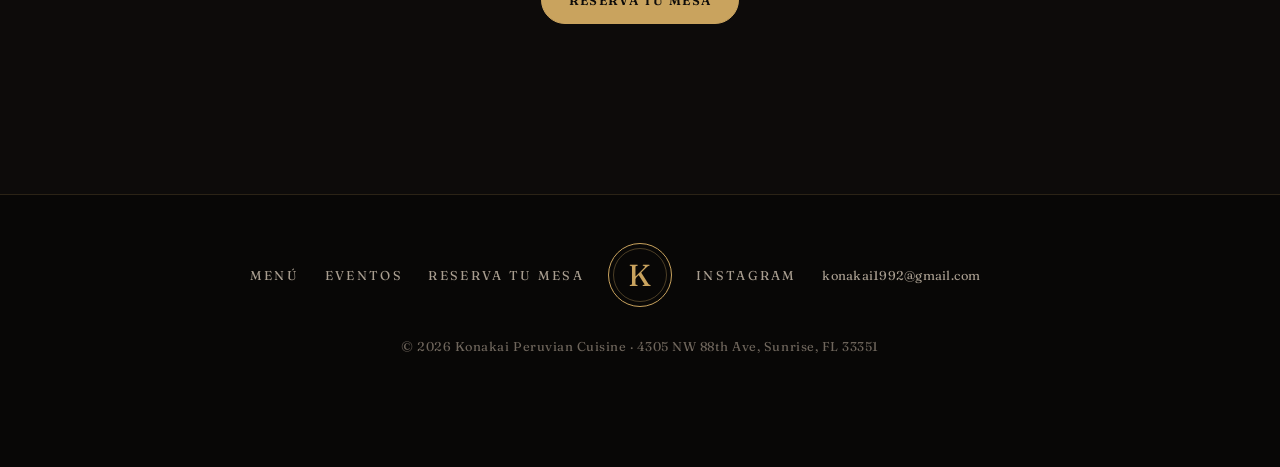
==== commit 8e2e4b32: "Menu: foto del piqueo frío en formato rectangular 4:3 con marco dorado Co-Authored-By: Claude Opus 5" ====
--- a/es/index.html
+++ b/es/index.html
@@ -139,7 +139,7 @@
         </div>
       </div>
       <figure class="menu-orb">
-        <picture><source type="image/webp" srcset="/img/piqueo-frio-orb-400.webp?v=5 400w, /img/piqueo-frio-orb-800.webp?v=5 800w, /img/piqueo-frio-orb-1400.webp?v=5 1400w, /img/piqueo-frio-orb-2400.webp?v=5 2400w" sizes="(max-width: 860px) 80vw, 420px"><img src="/img/piqueo-frio-orb.jpg?v=5" alt="Piqueo frío" loading="lazy"></picture>
+        <picture><source type="image/webp" srcset="/img/piqueo-frio-orb-400.webp?v=6 400w, /img/piqueo-frio-orb-800.webp?v=6 800w, /img/piqueo-frio-orb-1400.webp?v=6 1400w, /img/piqueo-frio-orb-2400.webp?v=6 2400w" sizes="(max-width: 860px) 80vw, 420px"><img src="/img/piqueo-frio-orb.jpg?v=6" alt="Piqueo frío" loading="lazy"></picture>
       </figure>
     </div>
     <h3 class="fav-title" data-i18n="menu.favs">Favoritos de la casa</h3>
--- a/styles.css
+++ b/styles.css
@@ -593,10 +593,10 @@
 .menu-intro { display: grid; grid-template-columns: 1.05fr .95fr; gap: clamp(2rem, 6vw, 5rem); align-items: center; margin-bottom: clamp(64px, 8vw, 100px); }
 .menu-intro-copy p:not(.eyebrow) { color: #BDB2A3; font-size: 1.05rem; max-width: 34em; }
 .menu-intro-copy h2 { font-size: clamp(3rem, 6.5vw, 5rem); }
-.menu-orb { position: relative; margin: 0 auto; width: min(420px, 80vw); aspect-ratio: 1; }
-.menu-orb::before { content: ""; position: absolute; inset: -18px; border-radius: 50%; border: 1px solid rgba(201,163,94,.55); }
-.menu-orb::after { content: ""; position: absolute; inset: -34px; border-radius: 50%; border: 1px solid rgba(201,163,94,.18); }
-.menu-orb picture, .menu-orb img { width: 100%; height: 100%; border-radius: 50%; object-fit: cover; }
+.menu-orb { position: relative; margin: 0 auto; width: min(520px, 88vw); aspect-ratio: 4 / 3; }
+.menu-orb::before { content: ""; position: absolute; inset: -14px; border-radius: 4px; border: 1px solid rgba(201,163,94,.55); pointer-events: none; }
+.menu-orb::after { content: ""; position: absolute; inset: -28px; border-radius: 6px; border: 1px solid rgba(201,163,94,.18); pointer-events: none; }
+.menu-orb picture, .menu-orb img { display: block; width: 100%; height: 100%; border-radius: 3px; object-fit: cover; }
 .menu-orb img { box-shadow: 0 30px 70px rgba(0,0,0,.6); }
 .fav-title { font-family: var(--script); font-style: italic; font-weight: 500; color: var(--gold); text-align: center; font-size: clamp(1.6rem, 3vw, 2.2rem); margin: 0 0 1.8rem; }
 .fav-title::before, .fav-title::after { content: ""; display: inline-block; vertical-align: middle; width: 60px; height: 1px; margin: 0 1rem; background: rgba(201,163,94,.5); }
@@ -660,7 +660,7 @@
   .monogram { margin: 0 auto; grid-row: 1; }
   .hero .hero-ctas .btn { flex: 1 1 auto; }
 }
-@media (max-width: 860px) { .menu-orb { width: min(320px, 68vw); margin-top: 1rem; } .footer-copy { padding: 0 16px; } }
+@media (max-width: 860px) { .menu-orb { width: min(420px, 80vw); margin-top: 1.5rem; } .footer-copy { padding: 0 16px; } }
 
 
 /* =========================================================
